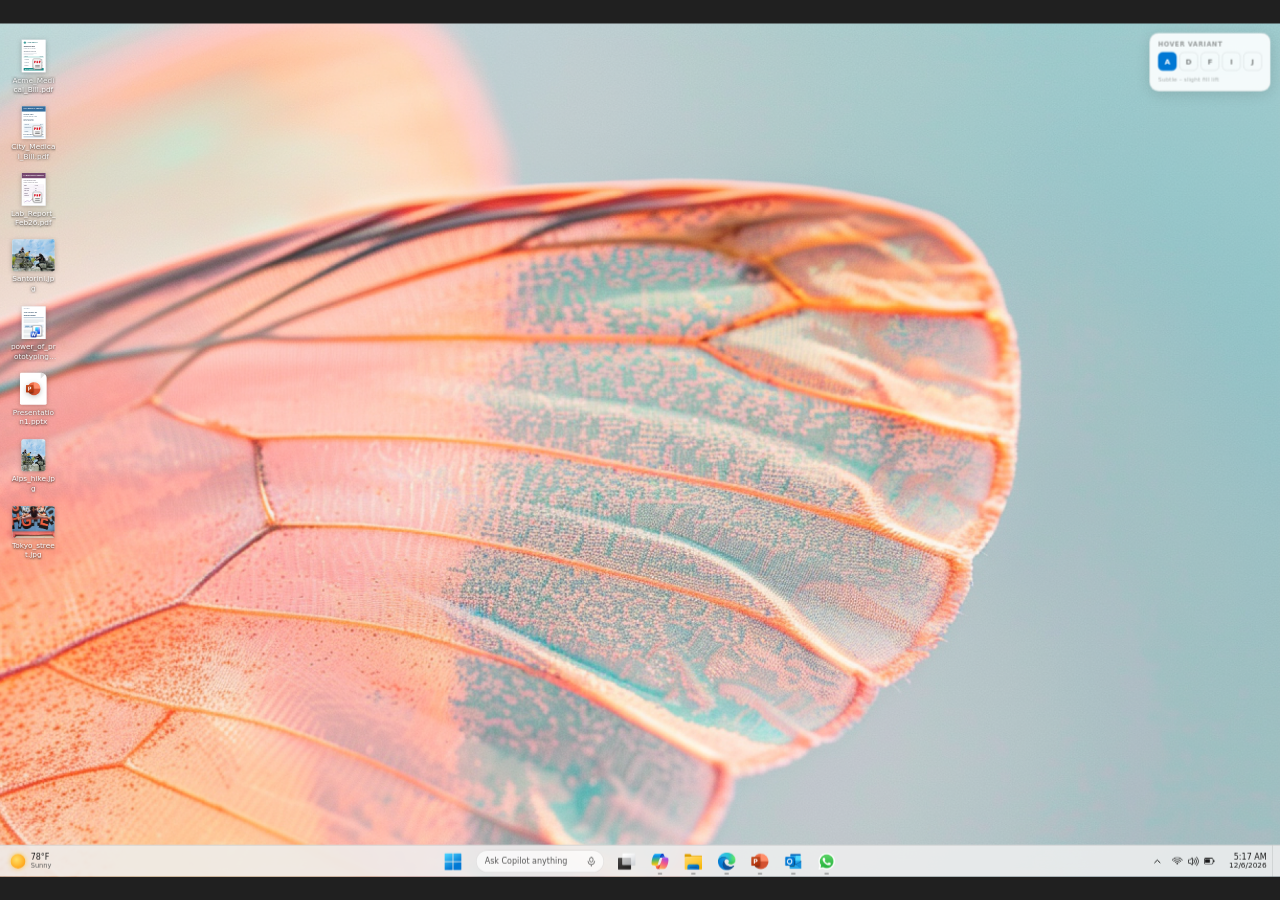
==== index.html @ 9983de23 "Auto-fit the Figma desktop to each browser viewport Preserve the 1920x1280 desktop inside a uniforml" ====
<!DOCTYPE html>
<html lang="en">
<head>
  <meta charset="UTF-8">
  <meta name="viewport" content="width=device-width, initial-scale=1.0">
  <title>Downloads</title>
  <link rel="stylesheet" href="prototype-viewport.css">
  <script src="prototype-viewport.js" defer></script>
</head>
<body>
  <iframe id="prototype-desktop" src="desktop-index.html" width="1920" height="1280" title="Interactive desktop prototype"></iframe>
</body>
</html>
---- prototype-viewport.css ----
html,
body {
  width: 100%;
  height: 100%;
  margin: 0;
  overflow: hidden;
  background: #202020;
}

#prototype-desktop {
  position: absolute;
  top: 50%;
  left: 50%;
  width: 1920px;
  height: 1280px;
  border: 0;
  transform: translate(-50%, -50%) scale(var(--desktop-scale, 0));
  transform-origin: center;
}
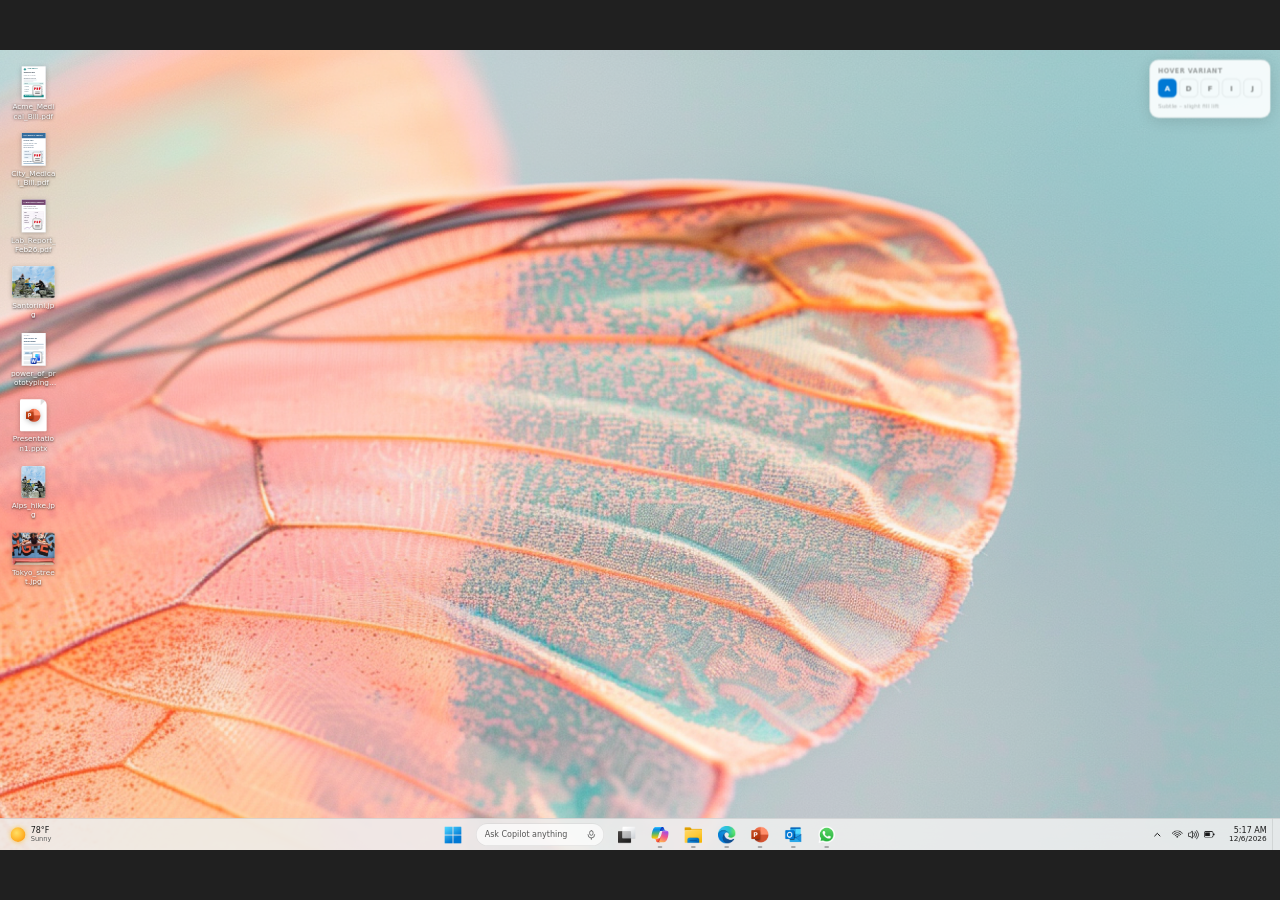
==== commit b0e98dfc: "Use a 1920x1200 desktop and keep Explorer drag sources visible Co-authored-by: Copilot <223556219+Co" ====
--- a/index.html
+++ b/index.html
@@ -4,10 +4,10 @@
   <meta charset="UTF-8">
   <meta name="viewport" content="width=device-width, initial-scale=1.0">
   <title>Downloads</title>
-  <link rel="stylesheet" href="prototype-viewport.css">
+  <link rel="stylesheet" href="prototype-viewport.css?v=20261113-1200">
   <script src="prototype-viewport.js" defer></script>
 </head>
 <body>
-  <iframe id="prototype-desktop" src="desktop-index.html" width="1920" height="1280" title="Interactive desktop prototype"></iframe>
+  <iframe id="prototype-desktop" src="desktop-index.html?v=20261113-1200" width="1920" height="1200" title="Interactive desktop prototype"></iframe>
 </body>
 </html>
--- a/prototype-viewport.css
+++ b/prototype-viewport.css
@@ -12,7 +12,7 @@
   top: 50%;
   left: 50%;
   width: 1920px;
-  height: 1280px;
+  height: 1200px;
   border: 0;
   transform: translate(-50%, -50%) scale(var(--desktop-scale, 0));
   transform-origin: center;
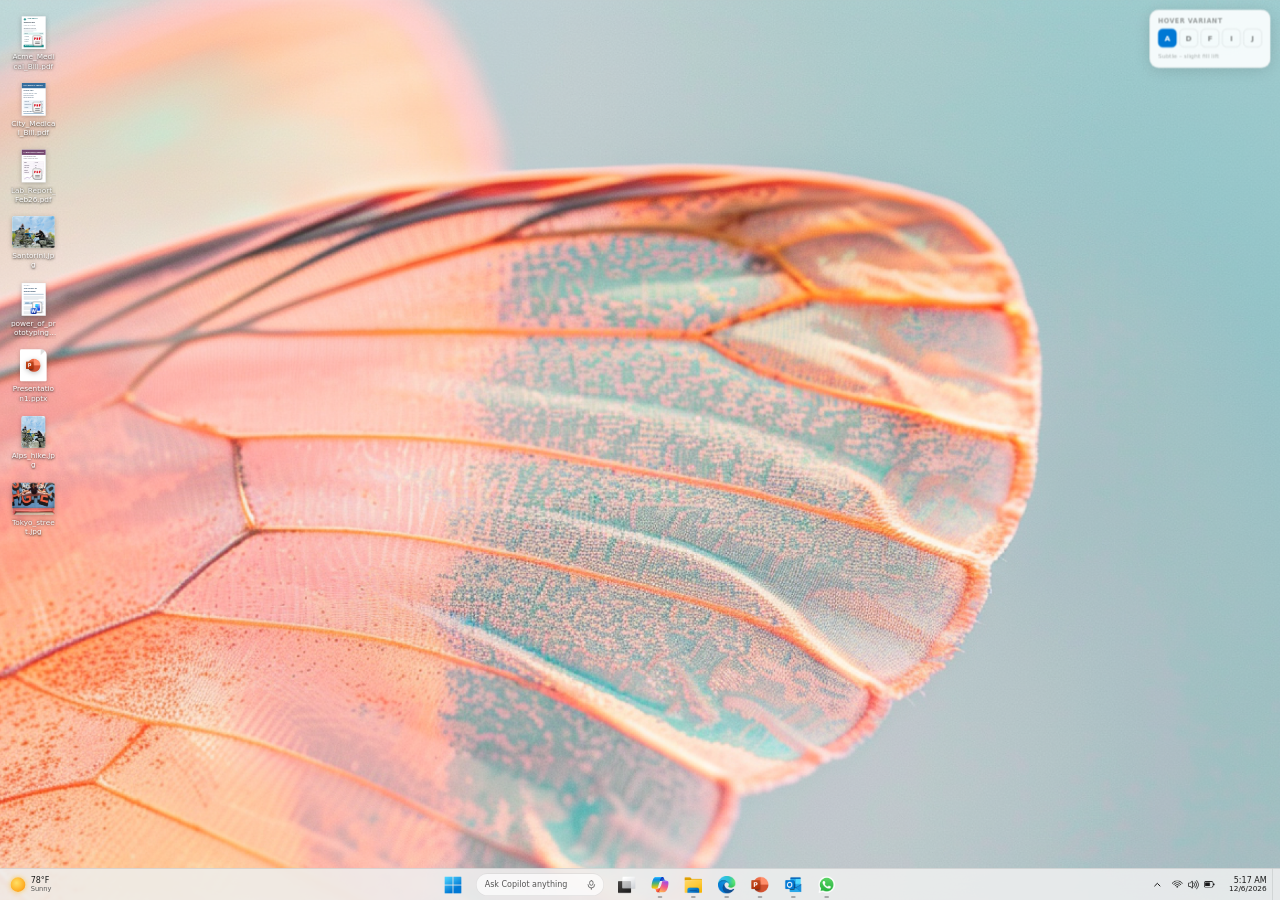
==== commit d1a7a679: "Fill the browser with the desktop without letterboxing Expand the logical desktop to the browser asp" ====
--- a/index.html
+++ b/index.html
@@ -4,8 +4,8 @@
   <meta charset="UTF-8">
   <meta name="viewport" content="width=device-width, initial-scale=1.0">
   <title>Downloads</title>
-  <link rel="stylesheet" href="prototype-viewport.css?v=20261113-1200">
-  <script src="prototype-viewport.js" defer></script>
+  <link rel="stylesheet" href="prototype-viewport.css?v=20261113-fill">
+  <script src="prototype-viewport.js?v=20261113-fill" defer></script>
 </head>
 <body>
   <iframe id="prototype-desktop" src="desktop-index.html?v=20261113-1200" width="1920" height="1200" title="Interactive desktop prototype"></iframe>
--- a/prototype-viewport.css
+++ b/prototype-viewport.css
@@ -4,16 +4,16 @@
   height: 100%;
   margin: 0;
   overflow: hidden;
-  background: #202020;
+  background: #dce8e7;
 }
 
 #prototype-desktop {
   position: absolute;
-  top: 50%;
-  left: 50%;
+  top: 0;
+  left: 0;
   width: 1920px;
   height: 1200px;
   border: 0;
-  transform: translate(-50%, -50%) scale(var(--desktop-scale, 0));
-  transform-origin: center;
+  transform: scale(var(--desktop-scale, 0));
+  transform-origin: top left;
 }
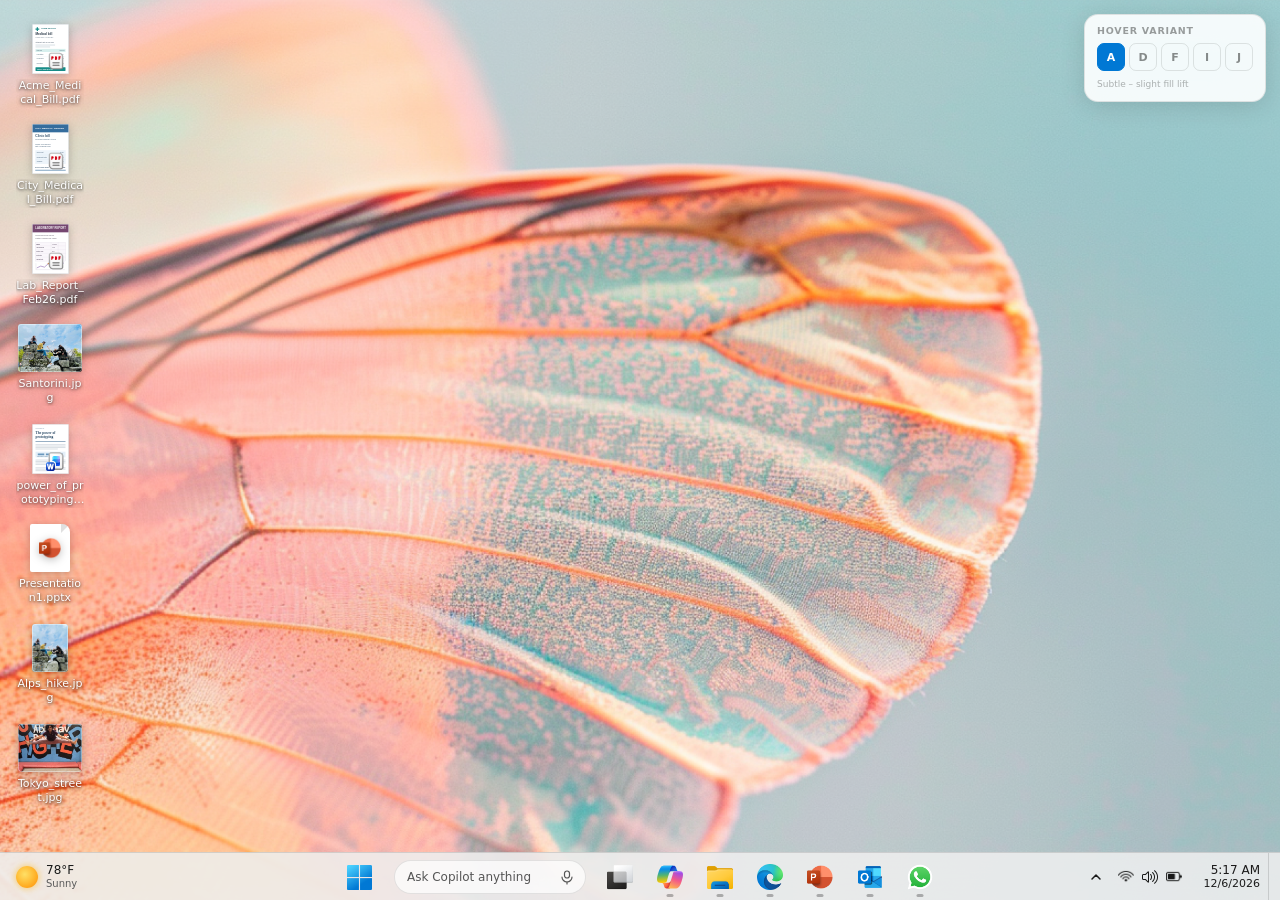
==== commit db03b26a: "Restore the original unscaled desktop layout Remove the auto-fitting preview wrapper while preservin" ====
--- a/index.html
+++ b/index.html
@@ -1,13 +1,5097 @@
 <!DOCTYPE html>
 <html lang="en">
 <head>
-  <meta charset="UTF-8">
-  <meta name="viewport" content="width=device-width, initial-scale=1.0">
+  <meta charset="UTF-8" />
+  <meta name="viewport" content="width=device-width, initial-scale=1.0" />
   <title>Downloads</title>
-  <link rel="stylesheet" href="prototype-viewport.css?v=20261113-fill">
-  <script src="prototype-viewport.js?v=20261113-fill" defer></script>
+  <style>
+    *, *::before, *::after { margin: 0; padding: 0; box-sizing: border-box; }
+
+    body {
+      width: 100vw;
+      height: 100vh;
+      overflow: hidden;
+      font-family: 'Segoe UI Variable', 'Segoe UI', system-ui, sans-serif;
+      user-select: none;
+      cursor: default;
+    }
+
+    /* ── Desktop wallpaper ─────────────────────────────────── */
+    .desktop {
+      position: relative;
+      width: 100%;
+      height: 100%;
+      background: url('Wallpaper-New.png') center/cover no-repeat;
+    }
+
+    /* ── Desktop icons ─────────────────────────────────────── */
+    .desktop-icons {
+      position: absolute;
+      inset: 0;
+      bottom: 48px; /* above taskbar */
+    }
+    #rubberband {
+      position: absolute;
+      border: 1px solid rgba(0,120,212,0.9);
+      background: rgba(0,120,212,0.12);
+      display: none;
+      pointer-events: none;
+      z-index: 7999;
+      border-radius: 2px;
+    }
+    .d-icon {
+      position: absolute;
+      display: flex;
+      flex-direction: column;
+      align-items: center;
+      justify-content: flex-start;
+      gap: 5px;
+      width: 76px;
+      padding: 8px 4px 3px;
+      border-radius: 4px;
+      cursor: grab;
+      transition: background 0.12s, opacity 0.12s;
+      user-select: none;
+    }
+    .d-icon:hover  { background: rgba(255,255,255,0.18); }
+    .d-icon.selected {
+      background: rgba(204,228,247,0.35);
+      outline: 1.5px solid rgba(0,120,212,0.55);
+      border-radius: 4px;
+    }
+    .d-icon.dragging  { opacity: 1; cursor: grabbing; } /* original stays fully visible */
+    /* Multi-drag ghost */
+    .drag-ghost {
+      position: fixed;
+      pointer-events: none;
+      z-index: 9999;
+      cursor: grabbing;
+    }
+    .drag-ghost-plate {
+      position: relative;
+      width: 88px; height: 88px;
+      background: rgba(255,255,255,0.50);
+      border-radius: 22px;
+      box-shadow: 0 8px 28px rgba(0,0,0,0.18);
+      display: flex; align-items: center; justify-content: center;
+    }
+    .drag-icon-stack {
+      display: flex; align-items: center; justify-content: center;
+      width: 64px; height: 64px;
+    }
+    .drag-icon-item {
+      display: flex; align-items: center; justify-content: center;
+      width: 64px; height: 64px;
+    }
+    .drag-icon-item .folder-thumb,
+    .drag-icon-item .pdf-file-thumb { width: 64px !important; height: 64px !important; background-size: contain; }
+    .drag-icon-item .ppt-file-thumb { width: 64px !important; height: 64px !important; background: none !important; border: none !important; border-radius: 0 !important; overflow: visible !important; box-shadow: none !important; }
+    .drag-icon-item .ppt-file-thumb::before { display: none !important; }
+    .drag-icon-item img { width: 64px !important; height: 64px !important; object-fit: contain; filter: none; }
+    .drag-icon-item .img-file-thumb { width: 64px !important; height: 48px !important; }
+    .drag-count-badge {
+      position: absolute;
+      top: -9px; right: -9px;
+      min-width: 22px; height: 22px;
+      background: #fff;
+      color: #1a1a1a;
+      font-size: 12px; font-weight: 700;
+      border-radius: 11px;
+      display: flex; align-items: center; justify-content: center;
+      padding: 0 5px;
+      box-shadow: 0 2px 8px rgba(0,0,0,0.25);
+      z-index: 10;
+    }
+    .drag-ghost span {
+      font-size: 11px;
+      color: #fff;
+      text-align: center;
+      line-height: 1.3;
+      text-shadow: 0 1px 3px rgba(0,0,0,0.7), 0 0 8px rgba(0,0,0,0.4);
+      max-width: 70px;
+      display: -webkit-box;
+      -webkit-line-clamp: 2;
+      line-clamp: 2;
+      -webkit-box-orient: vertical;
+      overflow: hidden;
+    }
+    .drag-ghost img {
+      width: 40px; height: 40px;
+      object-fit: contain;
+    }
+    /* Selection tick mark (top-left, square checkbox style) */
+    .d-icon .sel-tick {
+      position: absolute;
+      top: 6px;
+      left: 6px;
+      width: 16px;
+      height: 16px;
+      border-radius: 3px;
+      background: #0078d4;
+      border: 1.5px solid #fff;
+      color: #fff;
+      font-size: 11px;
+      font-weight: 700;
+      line-height: 14px;
+      text-align: center;
+      display: none;
+      z-index: 10;
+      box-shadow: 0 1px 3px rgba(0,0,0,0.35);
+      pointer-events: none;
+    }
+    .d-icon.selected .sel-tick { display: block; }
+    .d-icon img {
+      width: 48px; height: 48px;
+      object-fit: contain;
+      filter: drop-shadow(0 2px 4px rgba(0,0,0,0.25));
+    }
+    .d-icon span {
+      font-size: 11px;
+      color: #fff;
+      text-align: center;
+      line-height: 1.3;
+      text-shadow: 0 1px 3px rgba(0,0,0,0.7), 0 0 8px rgba(0,0,0,0.4);
+      word-break: break-word;
+      max-width: 68px;
+      display: -webkit-box;
+      -webkit-line-clamp: 2;
+      line-clamp: 2;
+      -webkit-box-orient: vertical;
+      overflow: hidden;
+    }
+    /* Folder icon */
+    .folder-thumb {
+      width: 48px; height: 48px;
+      background-image: url("data:image/svg+xml,%3Csvg%20width%3D%2216%22%20height%3D%2216%22%20viewBox%3D%220%200%2016%2016%22%20fill%3D%22none%22%20xmlns%3D%22http%3A%2F%2Fwww.w3.org%2F2000%2Fsvg%22%3E%3Cpath%20d%3D%22M8%204L6.586%202.586C6.21101%202.2109%205.70239%202.00011%205.172%202H1C0.447715%202%200%202.44772%200%203V13C0%2013.5523%200.447715%2014%201%2014H15C15.5523%2014%2016%2013.5523%2016%2013V5C16%204.44772%2015.5523%204%2015%204H8Z%22%20fill%3D%22%23FFB900%22%2F%3E%3Cpath%20d%3D%22M8%204L6.586%205.414C6.21101%205.7891%205.70239%205.99989%205.172%206H0V13C0%2013.5523%200.447715%2014%201%2014H15C15.5523%2014%2016%2013.5523%2016%2013V5C16%204.44772%2015.5523%204%2015%204H8Z%22%20fill%3D%22%23FFD75E%22%2F%3E%3Cpath%20d%3D%22M8%204L6.586%205.414C6.21101%205.7891%205.70239%205.99989%205.172%206H0V13C0%2013.5523%200.447715%2014%201%2014H15C15.5523%2014%2016%2013.5523%2016%2013V5C16%204.44772%2015.5523%204%2015%204H8Z%22%20fill%3D%22url(%23fld0)%22%2F%3E%3Cpath%20d%3D%22M1%2013.5C0.627%2013.5%200.29%2013.358%200.027%2013.133C0.0877%2013.6253%200.504%2013.9962%201%2014H15C15.505%2014%2015.905%2013.62%2015.973%2013.133C15.711%2013.359%2015.373%2013.5%2015%2013.5H1Z%22%20fill%3D%22%23BF5712%22%2F%3E%3Cpath%20opacity%3D%220.4%22%20d%3D%22M6.836%205.914L8.75%204H8L6.586%205.414C6.21101%205.7891%205.70239%205.99989%205.172%206H0V6.5H5.422C5.95239%206.49989%206.46101%206.2891%206.836%205.914Z%22%20fill%3D%22white%22%2F%3E%3Cdefs%3E%3ClinearGradient%20id%3D%22fld0%22%20x1%3D%220%22%20y1%3D%224%22%20x2%3D%220%22%20y2%3D%2214%22%20gradientUnits%3D%22userSpaceOnUse%22%3E%3Cstop%20stop-color%3D%22white%22%20stop-opacity%3D%220.01%22%2F%3E%3Cstop%20offset%3D%220.999%22%20stop-color%3D%22%23FFD75E%22%20stop-opacity%3D%220.3%22%2F%3E%3C%2FlinearGradient%3E%3C%2Fdefs%3E%3C%2Fsvg%3E");
+      background-size: contain;
+      background-repeat: no-repeat;
+      background-position: center;
+      filter: drop-shadow(0 2px 4px rgba(0,0,0,0.25));
+    }
+    /* Generic file icon */
+    .file-thumb {
+      width: 34px; height: 40px;
+      border-radius: 2px 6px 2px 2px;
+      position: relative;
+      filter: drop-shadow(0 2px 4px rgba(0,0,0,0.25));
+    }
+    .file-thumb::before {
+      content: '';
+      position: absolute;
+      top: 0; right: 0;
+      width: 0; height: 0;
+      border-left: 8px solid rgba(0,0,0,0.15);
+      border-bottom: 8px solid transparent;
+    }
+    .file-thumb.html { background: #e07a5f; }
+    .file-thumb.img  { background: #81b4ea; }
+    .file-thumb.txt  { background: #e8e8e8; }
+    /* PPT file icon */
+    .ppt-file-thumb {
+      width: 40px; height: 48px;
+      background: #fff;
+      border-radius: 2px 8px 2px 2px;
+      position: relative;
+      filter: drop-shadow(0 2px 4px rgba(0,0,0,0.22));
+      display: flex;
+      align-items: center;
+      justify-content: center;
+      overflow: hidden;
+    }
+    .ppt-file-thumb::before {
+      content: '';
+      position: absolute;
+      top: 0; right: 0;
+      width: 0; height: 0;
+      border-left: 9px solid rgba(0,0,0,0.12);
+      border-bottom: 9px solid transparent;
+    }
+    .ppt-file-thumb img {
+      width: 22px; height: 22px;
+      object-fit: contain;
+      position: relative;
+      z-index: 1;
+    }
+    /* PDF file icon */
+    .pdf-file-thumb {
+      width: 48px; height: 48px;
+      background-image: url("data:image/svg+xml,%3Csvg%20width%3D%2216%22%20height%3D%2216%22%20viewBox%3D%220%200%2016%2016%22%20fill%3D%22none%22%20xmlns%3D%22http%3A%2F%2Fwww.w3.org%2F2000%2Fsvg%22%3E%3Cpath%20d%3D%22M2%203C2%201.89543%202.89543%201%204%201H10.5C12.433%201%2014%202.567%2014%204.5V13C14%2014.1046%2013.1046%2015%2012%2015H5.5C3.567%2015%202%2013.433%202%2011.5V3Z%22%20fill%3D%22url(%23pdf0)%22%2F%3E%3Cpath%20d%3D%22M3%203C3%202.44772%203.44772%202%204%202H10.5C11.8807%202%2013%203.11929%2013%204.5V13C13%2013.5523%2012.5523%2014%2012%2014H5.5C4.11929%2014%203%2012.8807%203%2011.5V3Z%22%20fill%3D%22url(%23pdf1)%22%2F%3E%3Cpath%20d%3D%22M3%203C3%202.44772%203.44772%202%204%202H10.5C11.8807%202%2013%203.11929%2013%204.5V13C13%2013.5523%2012.5523%2014%2012%2014H5.5C4.11929%2014%203%2012.8807%203%2011.5V3Z%22%20fill%3D%22url(%23pdf2)%22%2F%3E%3Cpath%20d%3D%22M4.5%204C4.22386%204%204%204.22386%204%204.5V6.5C4%206.77614%204.22386%207%204.5%207C4.77614%207%205%206.77614%205%206.5V6C5.16334%206%205.39723%205.95511%205.60465%205.80577C5.83757%205.63807%206%205.36296%206%205C6%204.63704%205.83757%204.36193%205.60465%204.19423C5.39723%204.04489%205.16334%204%205%204H4.5Z%22%20fill%3D%22%23D20112%22%2F%3E%3Cpath%20d%3D%22M7%204.5C7%204.22386%207.22386%204%207.5%204H7.75C8.10409%204%208.46151%204.11075%208.70846%204.43101C8.93339%204.72272%209%205.10665%209%205.5C9%205.89335%208.93339%206.27728%208.70846%206.56899C8.46151%206.88925%208.10409%207%207.75%207H7.5C7.22386%207%207%206.77614%207%206.5V4.5Z%22%20fill%3D%22%23D20112%22%2F%3E%3Cpath%20d%3D%22M10%204.5C10%204.22386%2010.2239%204%2010.5%204H11.5C11.7761%204%2012%204.22386%2012%204.5C12%204.77614%2011.7761%205%2011.5%205H11.25C11.5261%205%2011.75%205.22386%2011.75%205.5C11.75%205.77614%2011.5261%206%2011.25%206H11V6.5C11%206.77614%2010.7761%207%2010.5%207C10.2239%207%2010%206.77614%2010%206.5V4.5Z%22%20fill%3D%22%23D20112%22%2F%3E%3Cpath%20d%3D%22M10.5%2011C10.7761%2011%2011%2011.2239%2011%2011.5C11%2011.7761%2010.7761%2012%2010.5%2012H5.5C5.22386%2012%205%2011.7761%205%2011.5C5%2011.2239%205.22386%2011%205.5%2011H10.5Z%22%20fill%3D%22url(%23pdf3)%22%2F%3E%3Cpath%20d%3D%22M10.5%209C10.7761%209%2011%209.22386%2011%209.5C11%209.77614%2010.7761%2010%2010.5%2010H5.5C5.22386%2010%205%209.77614%205%209.5C5%209.22386%205.22386%209%205.5%209H10.5Z%22%20fill%3D%22url(%23pdf4)%22%2F%3E%3Cdefs%3E%3ClinearGradient%20id%3D%22pdf0%22%20x1%3D%225.875%22%20y1%3D%221%22%20x2%3D%228.06039%22%20y2%3D%2215.0489%22%20gradientUnits%3D%22userSpaceOnUse%22%3E%3Cstop%20stop-color%3D%22%23BBBBBB%22%2F%3E%3Cstop%20offset%3D%221%22%20stop-color%3D%22%23888888%22%2F%3E%3C%2FlinearGradient%3E%3ClinearGradient%20id%3D%22pdf1%22%20x1%3D%225.77778%22%20y1%3D%222%22%20x2%3D%227.58707%22%20y2%3D%2214.0619%22%20gradientUnits%3D%22userSpaceOnUse%22%3E%3Cstop%20stop-color%3D%22white%22%2F%3E%3Cstop%20offset%3D%221%22%20stop-color%3D%22%23EBEBEB%22%2F%3E%3C%2FlinearGradient%3E%3CradialGradient%20id%3D%22pdf2%22%20cx%3D%220%22%20cy%3D%220%22%20r%3D%221%22%20gradientTransform%3D%22matrix(5.27778%209.5%20-7.91667%203.5625%206.19444%205.125)%22%20gradientUnits%3D%22userSpaceOnUse%22%3E%3Cstop%20offset%3D%220.177083%22%20stop-color%3D%22white%22%2F%3E%3Cstop%20offset%3D%221%22%20stop-color%3D%22%23EFEFEF%22%2F%3E%3C%2FradialGradient%3E%3ClinearGradient%20id%3D%22pdf3%22%20x1%3D%226.9375%22%20y1%3D%229%22%20x2%3D%227.14215%22%20y2%3D%2212.0697%22%20gradientUnits%3D%22userSpaceOnUse%22%3E%3Cstop%20stop-color%3D%22%23898989%22%2F%3E%3Cstop%20offset%3D%221%22%20stop-color%3D%22%23636262%22%2F%3E%3C%2FlinearGradient%3E%3ClinearGradient%20id%3D%22pdf4%22%20x1%3D%226.9375%22%20y1%3D%229%22%20x2%3D%227.14215%22%20y2%3D%2212.0697%22%20gradientUnits%3D%22userSpaceOnUse%22%3E%3Cstop%20stop-color%3D%22%23898989%22%2F%3E%3Cstop%20offset%3D%221%22%20stop-color%3D%22%23636262%22%2F%3E%3C%2FlinearGradient%3E%3C%2Fdefs%3E%3C%2Fsvg%3E");
+      background-size: contain;
+      background-repeat: no-repeat;
+      background-position: center;
+      filter: drop-shadow(0 2px 4px rgba(0,0,0,0.22));
+    }
+    /* Word file icon */
+    .word-file-thumb {
+      width: 40px; height: 48px;
+      background: #fff;
+      border-radius: 2px 8px 2px 2px;
+      position: relative;
+      filter: drop-shadow(0 2px 4px rgba(0,0,0,0.22));
+      display: flex; align-items: center; justify-content: center;
+    }
+    .word-file-thumb::before {
+      content: '';
+      position: absolute; top: 0; right: 0;
+      width: 0; height: 0;
+      border-left: 9px solid rgba(0,0,0,0.12);
+      border-bottom: 9px solid transparent;
+    }
+    .word-file-thumb::after {
+      content: 'W';
+      font-size: 20px; font-weight: 700;
+      color: #185abd;
+      font-family: 'Segoe UI', system-ui, sans-serif;
+      position: relative; z-index: 1;
+    }
+    .drag-icon-item .word-file-thumb { width: 64px !important; height: 64px !important; background: none !important; border: none !important; border-radius: 0 !important; overflow: visible !important; box-shadow: none !important; }
+    .drag-icon-item .word-file-thumb::before { display: none !important; }
+
+    /* ═══════════════════════════════════════════════════════ */
+    /*  WORD VIEWER                                            */
+    /* ═══════════════════════════════════════════════════════ */
+    #word-viewer {
+      position: fixed; top: 0; left: 0; right: 0; bottom: 48px; z-index: 9500;
+      display: none; align-items: center; justify-content: center;
+      pointer-events: none;
+    }
+    #word-viewer.open { display: flex; }
+    .wv-window {
+      pointer-events: auto;
+      user-select: text;
+      width: min(860px, 94vw); height: min(580px, 88vh);
+      background: #f3f3f3;
+      border-radius: 6px;
+      display: flex; flex-direction: column;
+      box-shadow: 0 24px 80px rgba(0,0,0,0.38);
+      overflow: hidden;
+      font-family: 'Segoe UI Variable','Segoe UI',system-ui,sans-serif;
+      animation: wvIn 0.18s ease;
+    }
+    @keyframes wvIn { from { transform: scale(0.97); opacity: 0; } to { transform: scale(1); opacity: 1; } }
+    .wv-titlebar {
+      height: 32px; background: #185abd; color: #fff;
+      display: flex; align-items: center; padding: 0 12px;
+      flex-shrink: 0; gap: 8px; user-select: none;
+    }
+    .wv-tb-icon {
+      width: 18px; height: 18px; background: #fff; color: #185abd;
+      border-radius: 2px; display: flex; align-items: center; justify-content: center;
+      font-size: 12px; font-weight: 800; flex-shrink: 0;
+    }
+    .wv-tb-name { font-size: 12px; flex: 1; opacity: 0.92; }
+    .wv-tb-btns { display: flex; gap: 0; margin-left: auto; }
+    .wv-tb-btn {
+      width: 46px; height: 32px; background: none; border: none;
+      color: #fff; font-size: 11px; cursor: pointer; display: flex;
+      align-items: center; justify-content: center; opacity: 0.8;
+    }
+    .wv-tb-btn:hover { background: rgba(255,255,255,0.15); opacity: 1; }
+    .wv-tb-btn.close:hover { background: #c42b1c; opacity: 1; }
+    .wv-ribbon {
+      height: 28px; background: #fff; border-bottom: 1px solid #d0d0d0;
+      display: flex; align-items: center; padding: 0 12px; gap: 2px; flex-shrink: 0;
+    }
+    .wv-tab {
+      padding: 4px 12px; font-size: 12px; color: #444; cursor: pointer;
+      border-radius: 3px; user-select: none;
+    }
+    .wv-tab:hover { background: rgba(0,0,0,0.06); }
+    .wv-tab.active { color: #185abd; border-bottom: 2px solid #185abd; border-radius: 0; }
+    .wv-body {
+      flex: 1; overflow-y: auto; background: #f3f3f3;
+      display: flex; justify-content: center; align-items: flex-start; padding: 24px 16px;
+    }
+    .wv-page {
+      width: 680px; background: #fff;
+      box-shadow: 0 2px 12px rgba(0,0,0,0.12);
+      padding: 72px 80px; padding-bottom: 96px;
+    }
+    .wv-content { color: #1a1a1a; line-height: 1.7; user-select: text; cursor: text; }
+    .wv-content h1 { font-size: 22px; font-weight: 700; color: #185abd; margin-bottom: 6px; }
+    .wv-content h2 { font-size: 14px; font-weight: 600; color: #185abd; margin: 22px 0 6px; text-transform: uppercase; letter-spacing: 0.06em; }
+    .wv-content p { font-size: 13.5px; margin-bottom: 12px; color: #333; }
+    .wv-content ul { font-size: 13.5px; color: #333; padding-left: 20px; margin-bottom: 12px; }
+    .wv-content ul li { margin-bottom: 4px; }
+    .wv-content .meta { font-size: 11px; color: #999; margin-bottom: 28px; border-bottom: 1px solid #eee; padding-bottom: 16px; }
+    .wv-drag-hint {
+      font-size: 11px; color: #aaa; text-align: center;
+      margin-top: 12px; padding-top: 12px; border-top: 1px solid #f0f0f0;
+      user-select: none;
+    }
+
+    /* Image file icon */
+    .img-file-thumb {
+      border-radius: 3px;
+      position: relative;
+      filter: drop-shadow(0 2px 4px rgba(0,0,0,0.22));
+      overflow: hidden;
+    }
+    .img-file-thumb.landscape { width: 64px; height: 48px; }
+    .img-file-thumb.portrait  { width: 36px; height: 48px; }
+    .img-file-thumb::after {
+      content: '';
+      position: absolute;
+      inset: 0;
+      border: 1.5px solid rgba(255,255,255,0.4);
+      border-radius: 3px;
+    }
+
+    /* ── Taskbar shell ─────────────────────────────────────── */
+    .taskbar {
+      position: fixed;
+      bottom: 0; left: 0; right: 0;
+      height: 48px;
+      background: rgba(238, 238, 238, 0.88);
+      backdrop-filter: saturate(180%) blur(28px);
+      -webkit-backdrop-filter: saturate(180%) blur(28px);
+      border-top: 1px solid rgba(0,0,0,0.12);
+      display: flex;
+      align-items: center;
+      z-index: 9100;
+      pointer-events: auto;
+    }
+
+    /* ── Left / Right wrappers ─────────────────────────────── */
+    .tb-left  { display:flex; align-items:center; padding-left:6px; flex-shrink:0; }
+    .tb-right { margin-left:auto; display:flex; align-items:center; flex-shrink:0; }
+
+    /* ── Center (absolutely centred) ──────────────────────── */
+    .tb-center {
+      position: absolute;
+      left: 50%; transform: translateX(-50%);
+      display: flex;
+      align-items: center;
+      gap: 2px;
+      height: 48px;
+    }
+
+    /* ── Generic icon button ───────────────────────────────── */
+    .tb-btn {
+      position: relative;
+      width: 48px; height: 44px;
+      display: flex; align-items: center; justify-content: center;
+      border-radius: 4px;
+      cursor: pointer;
+      transition: background 0.12s ease;
+      flex-shrink: 0;
+    }
+    .tb-btn:hover  { background: rgba(0,0,0,0.08); }
+    .tb-btn:active { background: rgba(0,0,0,0.13); }
+    .tb-btn.drop-target {
+      background: rgba(0,120,212,0.18);
+      outline: 2px solid rgba(0,120,212,0.7);
+      outline-offset: -2px;
+    }
+    /* ── Drop-zone pill ── */
+
+    /* Ghost copy that flies onto the app icon on drop */
+    .drop-ghost {
+      position: fixed;
+      pointer-events: none;
+      z-index: 99999;
+      display: flex;
+      flex-direction: column;
+      align-items: center;
+      gap: 3px;
+      transition: transform 0.32s cubic-bezier(.4,0,.2,1), opacity 0.32s ease, top 0.32s cubic-bezier(.4,0,.2,1), left 0.32s cubic-bezier(.4,0,.2,1);
+    }
+    .drop-ghost .ghost-thumb {
+      width: 36px; height: 36px;
+      border-radius: 4px;
+      overflow: hidden;
+      box-shadow: 0 4px 12px rgba(0,0,0,0.3);
+    }
+    .drop-ghost .ghost-label {
+      font-size: 10px;
+      color: #fff;
+      background: rgba(0,0,0,0.55);
+      padding: 1px 5px;
+      border-radius: 3px;
+      white-space: nowrap;
+      max-width: 80px;
+      overflow: hidden;
+      text-overflow: ellipsis;
+    }
+    .tb-btn img {
+      width: 26px; height: 26px;
+      object-fit: contain;
+      pointer-events: none;
+      display: block;
+    }
+
+    .run-dot {
+      position: absolute; bottom: 2px;
+      left: 50%; transform: translateX(-50%);
+      width: 7px; height: 3px;
+      border-radius: 2px;
+      background: rgba(0,0,0,0.28);
+      pointer-events: none;
+    }
+    .run-bar { display: none; }
+
+    /* ── Search bar ────────────────────────────────────────── */
+    .search-bar {
+      position: relative;
+      display: flex;
+      align-items: center;
+      gap: 8px;
+      width: 192px;
+      height: 34px;
+      background: rgba(255,255,255,0.72);
+      border: 1px solid rgba(0,0,0,0.10);
+      border-radius: 20px;
+      padding: 0 4px 0 12px;
+      margin: 0 8px;
+      cursor: text;
+      transition: background 0.2s, box-shadow 0.2s, width 0.25s ease;
+      flex-shrink: 0;
+      overflow: hidden;
+    }
+    .search-bar:hover {
+      background: rgba(255,255,255,0.85);
+      box-shadow: 0 0 0 1px rgba(0,0,0,0.08);
+    }
+    /* Active/thinking state */
+    .search-bar.thinking {
+      width: 72px;
+      background: #f5f0e8;
+      border-color: rgba(0,0,0,0.13);
+      box-shadow: inset 0 0 0 1.5px rgba(0,0,0,0.10);
+      justify-content: center;
+      cursor: default;
+      padding: 0;
+    }
+    .search-placeholder {
+      flex: 1;
+      font-size: 12px;
+      color: #555;
+      white-space: nowrap;
+      overflow: hidden;
+    }
+    .search-icons {
+      display: flex;
+      align-items: center;
+      justify-content: center;
+      width: 28px;
+      height: 26px;
+      flex-shrink: 0;
+    }
+    .search-icons svg {
+      width: 16px; height: 16px;
+      color: #555;
+      display: block;
+    }
+    .search-divider {
+      width: 1px; height: 16px;
+      background: rgba(0,0,0,0.15);
+      flex-shrink: 0;
+    }
+    /* Thinking dots */
+    .thinking-dots {
+      display: none;
+      align-items: center;
+      gap: 2px;
+    }
+    .search-bar.thinking .thinking-dots { display: flex; }
+    .search-bar.thinking .search-placeholder,
+    .search-bar.thinking .search-icons,
+    .search-bar.thinking .search-divider { display: none; }
+
+    /* Drop-mode: file(s) selected */
+    .search-bar.drop-mode {
+      width: 232px;
+      background: linear-gradient(135deg, #eef2ff, #f3eeff);
+      border: none;
+      outline: 1px solid #8b6ef5;
+      outline-offset: 1px;
+      cursor: default;
+      gap: 6px;
+      box-shadow: 0 2px 12px rgba(100,80,200,0.12);
+      overflow: visible;
+    }
+    /* Drag-hover: dashed gradient border via SVG ::after */
+    .search-bar.drop-mode.drag-over,
+    .search-bar.drop-mode:not(.holding):hover {
+      outline: none;
+    }
+    .search-bar.drop-mode.drag-over::after,
+    .search-bar.holding.drag-over::after,
+    .search-bar.drop-mode:not(.holding):hover::after {
+      content: '';
+      position: absolute;
+      inset: -2px;
+      border-radius: 22px;
+      pointer-events: none;
+      background:
+        url("data:image/svg+xml,%3Csvg xmlns='http://www.w3.org/2000/svg' width='236' height='38' viewBox='0 0 236 38'%3E%3Cdefs%3E%3ClinearGradient id='g' x1='0' y1='0' x2='1' y2='0'%3E%3Cstop offset='0%25' stop-color='%234f8ef7'/%3E%3Cstop offset='100%25' stop-color='%23a855f7'/%3E%3C/linearGradient%3E%3C/defs%3E%3Crect x='1' y='1' width='234' height='36' rx='21' fill='none' stroke='url(%23g)' stroke-width='1.5' stroke-dasharray='3 2'/%3E%3C/svg%3E")
+        center / 100% 100% no-repeat;
+    }
+    .search-bar.drop-mode .search-placeholder,
+    .search-bar.drop-mode .search-icons,
+    .search-bar.drop-mode .search-divider,
+    .search-bar.drop-mode .thinking-dots,
+    .search-bar.drop-mode .holding-label { display: none; }
+    .search-bar.drop-mode .drop-mode-label { display: flex; align-items: center; gap: 6px; }
+    .drop-mode-label {
+      display: none;
+      background: linear-gradient(90deg, #4f8ef7, #a855f7);
+      -webkit-background-clip: text;
+      -webkit-text-fill-color: transparent;
+      background-clip: text;
+      font-size: 13px;
+      font-weight: 500;
+      white-space: nowrap;
+    }
+    .drop-mode-plus {
+      background: linear-gradient(90deg, #4f8ef7, #a855f7);
+      -webkit-background-clip: text;
+      -webkit-text-fill-color: transparent;
+      background-clip: text;
+      font-size: 17px;
+      font-weight: 600;
+      line-height: 1;
+    }
+    .thinking-dot {
+      width: 4px; height: 4px;
+      border-radius: 50%;
+      background: #888;
+      animation: thinkPulse 1.2s ease-in-out infinite;
+    }
+    .thinking-dot:nth-child(2) { animation-delay: 0.2s; background: #aaa; }
+    .thinking-dot:nth-child(3) { animation-delay: 0.4s; background: #bbb; }
+    @keyframes thinkPulse {
+      0%, 80%, 100% { transform: scale(1);   opacity: 0.5; }
+      40%            { transform: scale(1); opacity: 1;   }
+    }
+
+    /* No-drop: app icon dragged over search bar */
+    .no-drop-label {
+      display: none;
+      align-items: center;
+      gap: 6px;
+      font-size: 12px;
+      color: rgba(0,0,0,0.42);
+      font-weight: 400;
+      white-space: nowrap;
+    }
+    .search-bar.no-drop {
+      background: rgba(245,245,245,0.90) !important;
+      outline: none !important;
+      box-shadow: none !important;
+      border-color: rgba(0,0,0,0.08) !important;
+      cursor: not-allowed !important;
+    }
+    .search-bar.no-drop .search-placeholder,
+    .search-bar.no-drop .search-icons,
+    .search-bar.no-drop .search-divider,
+    .search-bar.no-drop .drop-mode-label { display: none !important; }
+    .search-bar.no-drop .no-drop-label { display: flex; }
+    .search-bar.no-drop::after,
+    .search-bar.no-drop::before { content: none !important; }
+    /* Ghost dims + shows prohibition badge */
+    .drag-ghost.no-drop { opacity: 0.45; filter: grayscale(0.3); }
+    .drag-ghost.no-drop::after {
+      content: '';
+      position: absolute;
+      bottom: 2px;
+      right: 2px;
+      width: 20px;
+      height: 20px;
+      border-radius: 50%;
+      background: #fff url("data:image/svg+xml,%3Csvg viewBox='0 0 16 16' fill='none' xmlns='http://www.w3.org/2000/svg'%3E%3Ccircle cx='8' cy='8' r='6.5' stroke='%23888' stroke-width='1.5'/%3E%3Cline x1='3.5' y1='12.5' x2='12.5' y2='3.5' stroke='%23888' stroke-width='1.5' stroke-linecap='round'/%3E%3C/svg%3E") center/65% no-repeat;
+      box-shadow: 0 1px 4px rgba(0,0,0,0.20);
+    }
+
+    /* ═══════════════════════════════════════════════════════ */
+    /*  FOLDER WINDOW                                          */
+    /* ═══════════════════════════════════════════════════════ */
+    #folder-window {
+      position: fixed;
+      width: 1040px;
+      height: 640px;
+      top: 50%;
+      left: 50%;
+      transform: translate(-50%, -54%);
+      background: #fff;
+      border-radius: 8px;
+      box-shadow: 0 28px 80px rgba(0,0,0,0.28), 0 2px 8px rgba(0,0,0,0.10);
+      display: none;
+      flex-direction: column;
+      z-index: 9200;
+      overflow: hidden;
+      border: 1px solid rgba(0,0,0,0.14);
+      font-family: 'Segoe UI Variable','Segoe UI',system-ui,sans-serif;
+      font-size: 12px;
+      user-select: none;
+    }
+    #folder-window.open { display: flex; }
+    #folder-window.minimizing {
+      transition: transform 0.22s cubic-bezier(0.4,0,1,1), opacity 0.22s ease;
+      transform: translateY(calc(100vh - 50% + 60px)) scaleY(0.1) !important;
+      opacity: 0;
+      pointer-events: none;
+    }
+
+    /* Tab bar */
+    .fw-tabs {
+      display: flex;
+      align-items: center;
+      height: 34px;
+      background: #f3f3f3;
+      padding: 0 4px;
+      flex-shrink: 0;
+      cursor: default;
+    }
+    .fw-tab {
+      display: flex;
+      align-items: center;
+      gap: 6px;
+      height: 26px;
+      padding: 0 10px;
+      background: #fff;
+      border-radius: 5px 5px 0 0;
+      font-size: 12px;
+      color: #1a1a1a;
+      max-width: 180px;
+      overflow: hidden;
+    }
+    .fw-tab img { width: 14px; height: 14px; object-fit: contain; flex-shrink: 0; }
+    .fw-tab-label { flex: 1; overflow: hidden; text-overflow: ellipsis; white-space: nowrap; }
+    .fw-tab-x {
+      width: 16px; height: 16px;
+      border-radius: 3px;
+      border: none; background: transparent;
+      display: flex; align-items: center; justify-content: center;
+      font-size: 10px; color: #666; cursor: pointer; flex-shrink: 0;
+    }
+    .fw-tab-x:hover { background: rgba(0,0,0,0.10); color: #111; }
+    .fw-new-tab {
+      width: 26px; height: 26px;
+      border: none; background: transparent;
+      border-radius: 4px;
+      font-size: 16px; color: #555; cursor: pointer;
+      display: flex; align-items: center; justify-content: center;
+      margin-left: 2px;
+    }
+    .fw-new-tab:hover { background: rgba(0,0,0,0.07); }
+    .fw-win-controls {
+      margin-left: auto;
+      display: flex;
+      align-items: center;
+    }
+    .fw-wc-btn {
+      width: 46px; height: 34px;
+      border: none; background: transparent;
+      display: flex; align-items: center; justify-content: center;
+      font-size: 11px; color: #444; cursor: pointer;
+    }
+    .fw-wc-btn:hover { background: rgba(255,255,255,0.15); }
+    .fw-wc-btn.close:hover { background: #c42b1c; color: #fff; }
+
+    /* Navigation bar */
+    .fw-nav {
+      display: flex;
+      align-items: center;
+      height: 40px;
+      padding: 0 8px;
+      gap: 4px;
+      background: #fff;
+      border-bottom: 1px solid #e8e8e8;
+      flex-shrink: 0;
+    }
+    .fw-nav-btn {
+      width: 28px; height: 28px;
+      border: none; background: transparent;
+      border-radius: 4px;
+      display: flex; align-items: center; justify-content: center;
+      font-size: 13px; color: #555; cursor: pointer;
+    }
+    .fw-nav-btn:hover { background: rgba(0,0,0,0.07); }
+    .fw-nav-btn:disabled { color: #ccc; cursor: default; }
+    .fw-nav-btn:disabled:hover { background: transparent; }
+    .fw-breadcrumb {
+      flex: 1;
+      height: 28px;
+      border: 1px solid transparent;
+      border-radius: 4px;
+      display: flex;
+      align-items: center;
+      padding: 0 8px;
+      gap: 4px;
+      color: #1a1a1a;
+      font-size: 12px;
+      cursor: text;
+      overflow: hidden;
+    }
+    .fw-breadcrumb:hover { border-color: rgba(0,0,0,0.12); background: rgba(0,0,0,0.03); }
+    .fw-breadcrumb-sep { color: #999; font-size: 10px; margin: 0 5px; }
+    .fw-search-box {
+      display: flex;
+      align-items: center;
+      height: 28px;
+      border: 1px solid rgba(0,0,0,0.12);
+      border-radius: 4px;
+      padding: 0 8px;
+      gap: 5px;
+      width: 200px;
+      background: #fafafa;
+    }
+    .fw-search-box:focus-within { border-color: #0078d4; background: #fff; }
+    .fw-search-box input {
+      border: none; background: transparent;
+      font-size: 12px; color: #333;
+      outline: none; flex: 1;
+      font-family: inherit;
+    }
+    .fw-search-box svg { color: #888; flex-shrink: 0; }
+
+    /* Toolbar */
+    .fw-toolbar {
+      display: flex;
+      align-items: center;
+      height: 38px;
+      padding: 0 6px;
+      gap: 1px;
+      background: #fff;
+      border-bottom: 1px solid #e8e8e8;
+      flex-shrink: 0;
+    }
+    .fw-tb-btn {
+      display: flex;
+      align-items: center;
+      gap: 4px;
+      height: 28px;
+      padding: 0 8px;
+      border: none; background: transparent;
+      border-radius: 4px;
+      font-size: 12px; color: #333;
+      cursor: pointer;
+      white-space: nowrap;
+      font-family: inherit;
+    }
+    .fw-tb-btn:hover { background: rgba(0,0,0,0.07); }
+    .fw-tb-btn svg { width: 14px; height: 14px; flex-shrink: 0; }
+    .fw-tb-sep { width: 1px; height: 20px; background: #e0e0e0; margin: 0 3px; flex-shrink: 0; }
+    .fw-tb-right { margin-left: auto; }
+
+    /* Body */
+    .fw-body {
+      display: flex;
+      flex: 1;
+      overflow: hidden;
+    }
+
+    /* Sidebar */
+    .fw-sidebar {
+      width: 188px;
+      flex-shrink: 0;
+      background: #fafafa;
+      border-right: 1px solid #ebebeb;
+      overflow-y: auto;
+      padding: 6px 0;
+    }
+    .fw-sidebar::-webkit-scrollbar { width: 4px; }
+    .fw-sidebar::-webkit-scrollbar-thumb { background: rgba(0,0,0,0.15); border-radius: 2px; }
+    .fw-sb-item {
+      display: flex;
+      align-items: center;
+      gap: 8px;
+      height: 28px;
+      padding: 0 10px 0 16px;
+      cursor: pointer;
+      border-radius: 4px;
+      margin: 0 4px;
+      color: #222;
+      font-size: 12px;
+      white-space: nowrap;
+      overflow: hidden;
+      text-overflow: ellipsis;
+    }
+    .fw-sb-item:hover { background: rgba(0,0,0,0.06); }
+    .fw-sb-item.active { background: rgba(0,103,192,0.12); color: #0067c0; }
+    .fw-sb-item svg { width: 14px; height: 14px; flex-shrink: 0; }
+    .fw-sb-sep { height: 1px; background: #e8e8e8; margin: 4px 12px; }
+    .fw-sb-section {
+      font-size: 10px;
+      font-weight: 600;
+      color: #888;
+      padding: 8px 16px 2px;
+      text-transform: uppercase;
+      letter-spacing: 0.05em;
+    }
+
+    /* Content area */
+    .fw-content-area {
+      flex: 1;
+      display: flex;
+      flex-direction: column;
+      overflow: hidden;
+    }
+    .fw-list-header {
+      display: grid;
+      grid-template-columns: 36px 1fr 160px 160px 80px;
+      padding: 0 8px 0 4px;
+      height: 26px;
+      border-bottom: 1px solid #ebebeb;
+      background: #fff;
+      flex-shrink: 0;
+      align-items: center;
+    }
+    .fw-list-header span {
+      font-size: 11px;
+      color: #555;
+      font-weight: 600;
+      cursor: pointer;
+    }
+    .fw-list-header span:hover { color: #0078d4; }
+    .fw-file-list {
+      flex: 1;
+      overflow-y: auto;
+      padding: 4px 0;
+    }
+    .fw-file-list::-webkit-scrollbar { width: 6px; }
+    .fw-file-list::-webkit-scrollbar-thumb { background: rgba(0,0,0,0.15); border-radius: 3px; }
+    .fw-file-row {
+      display: grid;
+      grid-template-columns: 36px 1fr 160px 160px 80px;
+      align-items: center;
+      height: 28px;
+      padding: 0 8px 0 4px;
+      cursor: default;
+      border-radius: 4px;
+      margin: 0 4px;
+    }
+    .fw-file-row:hover { background: rgba(0,0,0,0.05); }
+    .fw-file-row.selected { background: rgba(0,103,192,0.10); }
+    /* Row checkbox */
+    .fw-row-check {
+      width: 16px; height: 16px;
+      border-radius: 4px;
+      border: 1.5px solid rgba(0,0,0,0.18);
+      display: flex; align-items: center; justify-content: center;
+      font-size: 10px; font-weight: 700; color: transparent;
+      margin: auto; flex-shrink: 0; transition: all 0.1s;
+    }
+    .fw-file-row:hover .fw-row-check { border-color: rgba(0,0,0,0.35); }
+    .fw-file-row.selected .fw-row-check { background: #0078d4; border-color: #0078d4; color: #fff; }
+
+    /* Thumbnail gallery view */
+    .fw-thumb-grid { display: flex; flex-direction: column; padding: 4px 12px 12px; gap: 0; }
+    .fw-thumb-section {
+      font-size: 12px; font-weight: 600; color: #333;
+      padding: 12px 4px 8px; display: flex; align-items: center; gap: 5px;
+    }
+    .fw-thumb-row { display: flex; flex-wrap: wrap; gap: 10px; margin-bottom: 4px; }
+    .fw-thumb-item {
+      width: 116px;
+      display: flex; flex-direction: column; align-items: center; gap: 5px;
+      padding: 6px; border-radius: 6px; cursor: pointer; position: relative;
+      border: 2px solid transparent; transition: background 0.1s, border-color 0.1s;
+    }
+    .fw-thumb-item:hover { background: rgba(0,0,0,0.05); }
+    .fw-thumb-item.selected { border-color: #0078d4; background: rgba(0,120,212,0.09); }
+    .fw-thumb-check {
+      position: absolute; top: 8px; left: 8px;
+      width: 18px; height: 18px; border-radius: 4px;
+      background: transparent; border: 1.5px solid rgba(255,255,255,0.85);
+      box-shadow: 0 0 0 1px rgba(0,0,0,0.25);
+      color: transparent; font-size: 11px; font-weight: 700;
+      display: none; align-items: center; justify-content: center; z-index: 2;
+    }
+    .fw-thumb-item:hover .fw-thumb-check { display: flex; }
+    .fw-thumb-item.selected .fw-thumb-check { display: flex; background: #0078d4; border-color: #0078d4; box-shadow: none; color: #fff; }
+    .fw-thumb-preview {
+      width: 104px; height: 80px;
+      border-radius: 5px; overflow: hidden; background: #e0e0e0; flex-shrink: 0;
+    }
+    .fw-thumb-preview img { width: 100%; height: 100%; object-fit: cover; display: block; -webkit-user-drag: none; pointer-events: none; }
+    #folder-window img { -webkit-user-drag: none; }
+    #folder-window * { user-select: none; }
+    .fw-thumb-name {
+      font-size: 10.5px; color: #1a1a1a; text-align: center;
+      max-width: 104px; overflow: hidden; text-overflow: ellipsis; white-space: nowrap;
+    }
+    .fw-col-name {
+      display: flex;
+      align-items: center;
+      gap: 7px;
+      overflow: hidden;
+    }
+    .fw-file-icon { display: flex; align-items: center; flex-shrink: 0; }
+    .fw-file-name { overflow: hidden; text-overflow: ellipsis; white-space: nowrap; color: #111; font-size: 12px; }
+    .fw-col-date, .fw-col-type, .fw-col-size {
+      font-size: 12px; color: #555;
+      overflow: hidden; text-overflow: ellipsis; white-space: nowrap;
+      padding-right: 8px;
+    }
+    .fw-col-size { text-align: right; padding-right: 4px; }
+
+    /* Status bar */
+    .fw-statusbar {
+      height: 24px;
+      background: #f3f3f3;
+      border-top: 1px solid #e0e0e0;
+      display: flex;
+      align-items: center;
+      padding: 0 12px;
+      font-size: 11px;
+      color: #555;
+      flex-shrink: 0;
+    }
+
+    /* ── Holding state (files staged in UC) ───────────────── */
+    .holding-label {
+      display: none;
+      align-items: center;
+      gap: 6px;
+      font-size: 12.5px;
+      font-weight: 500;
+      white-space: nowrap;
+      cursor: pointer;
+      background: linear-gradient(90deg, #4f8ef7, #a855f7);
+      -webkit-background-clip: text;
+      -webkit-text-fill-color: transparent;
+      background-clip: text;
+    }
+    .holding-label svg { flex-shrink: 0; }
+    .search-bar.holding {
+      background: linear-gradient(135deg, #eef2ff, #f3eeff) !important;
+      border: none !important;
+      outline: 1px solid #8b6ef5 !important;
+      outline-offset: 1px !important;
+      box-shadow: 0 2px 12px rgba(100,80,200,0.12) !important;
+      cursor: pointer;
+    }
+    .search-bar.holding .search-placeholder,
+    .search-bar.holding .search-icons,
+    .search-bar.holding .search-divider,
+    .search-bar.holding .drop-mode-label { display: none !important; }
+    .search-bar.holding .holding-label { display: flex; }
+    /* While dragging over a held search bar — swap to drop label, drop solid outline */
+    .search-bar.holding.drag-over { outline: none !important; box-shadow: none !important; overflow: visible !important; }
+    .search-bar.holding.drag-over .holding-label { display: none !important; }
+    .search-bar.holding.drag-over .drop-mode-label { display: flex !important; }
+    /* App dragged over held bar — show no-drop instead, suppress both other labels */
+    .search-bar.holding.drag-over.no-drop .drop-mode-label { display: none !important; }
+    .search-bar.holding.drag-over.no-drop .holding-label { display: none !important; }
+    .search-bar.holding.drag-over.no-drop .no-drop-label { display: flex !important; }
+
+    /* Folder window held-files banner */
+    #fw-held-banner {
+      display: none;
+      align-items: center;
+      gap: 7px;
+      padding: 8px 10px;
+      margin: 6px 6px 4px;
+      background: rgba(0,103,192,0.09);
+      border-radius: 6px;
+      font-size: 11px;
+      color: #0067c0;
+      cursor: pointer;
+      border: 1px solid rgba(0,103,192,0.18);
+      flex-shrink: 0;
+    }
+    #fw-held-banner:hover { background: rgba(0,103,192,0.16); }
+    #fw-held-banner.visible { display: flex; }
+    #fw-held-banner .banner-arrow { margin-left: auto; opacity: 0.6; font-size: 11px; }
+    .fw-file-row { cursor: grab; }
+    .fw-file-row.fw-dragging,
+    .fw-thumb-card.fw-dragging { opacity: 1; }
+    .fw-file-row:hover::after {
+      content: '⠿';
+      position: absolute;
+      right: 8px;
+      color: rgba(0,0,0,0.25);
+      font-size: 10px;
+    }
+    .fw-file-row { position: relative; }
+
+    /* ── Weather widget ────────────────────────────────────── */
+    .weather-btn {
+      display: flex;
+      align-items: center;
+      gap: 8px;
+      padding: 0 10px;
+      height: 40px;
+      border-radius: 4px;
+      cursor: pointer;
+      transition: background 0.12s;
+    }
+    .weather-btn:hover  { background: rgba(0,0,0,0.07); }
+    .weather-btn:active { background: rgba(0,0,0,0.12); }
+
+    /* Sun icon — CSS gradient circle */
+    .sun {
+      width: 22px; height: 22px;
+      border-radius: 50%;
+      background: radial-gradient(circle at 40% 38%, #FFE066 0%, #FFB830 50%, #FF8C00 100%);
+      box-shadow: 0 0 6px 1px rgba(255,180,0,0.45);
+      flex-shrink: 0;
+    }
+    .weather-info { display: flex; flex-direction: column; }
+    .weather-temp { font-size: 12px; color: #1a1a1a; font-weight: 500; line-height: 1.3; }
+    .weather-desc { font-size: 10px; color: #5a5a5a; line-height: 1.2; }
+
+    /* ── System-tray cluster ───────────────────────────────── */
+    .tray-cluster {
+      display: flex;
+      align-items: center;
+      gap: 5px;
+      padding: 0 7px;
+      height: 44px;
+      border-radius: 4px;
+      cursor: pointer;
+      transition: background 0.12s;
+    }
+    .tray-cluster:hover  { background: rgba(0,0,0,0.07); }
+    .tray-cluster:active { background: rgba(0,0,0,0.12); }
+    .tray-cluster svg { width: 15px; height: 15px; display: block; }
+
+    /* Overflow chevron */
+    .tray-chevron {
+      width: 28px; height: 44px;
+      display: flex; align-items: center; justify-content: center;
+      border-radius: 4px;
+      cursor: pointer;
+      transition: background 0.12s;
+    }
+    .tray-chevron:hover  { background: rgba(0,0,0,0.07); }
+    .tray-chevron svg { width: 12px; height: 12px; display: block; }
+
+    /* Clock */
+    .tray-clock {
+      display: flex; flex-direction: column;
+      align-items: flex-end; justify-content: center;
+      padding: 0 8px;
+      height: 44px; min-width: 78px;
+      border-radius: 4px;
+      cursor: pointer;
+      transition: background 0.12s;
+    }
+    .tray-clock:hover  { background: rgba(0,0,0,0.07); }
+    .tray-clock:active { background: rgba(0,0,0,0.12); }
+    .clock-time { font-size: 12px; color: #1a1a1a; font-weight: 400; }
+    .clock-date { font-size: 11px; color: #1a1a1a; }
+
+    /* Show-desktop strip */
+    .show-desktop {
+      width: 12px; height: 48px;
+      border-left: 1px solid rgba(0,0,0,0.13);
+      cursor: pointer;
+      flex-shrink: 0;
+      transition: background 0.12s;
+    }
+    .show-desktop:hover { background: rgba(0,0,0,0.07); }
+
+    /* ── Search Composer ──────────────────────────────────── */
+    #search-composer {
+      position: fixed;
+      bottom: 96px;
+      left: 50%;
+      transform: translateX(-50%) translateY(10px) scale(0.97);
+      z-index: 9500;
+      opacity: 0;
+      pointer-events: none;
+      transition: opacity 0.18s ease, transform 0.18s ease;
+    }
+    #search-composer.open {
+      opacity: 1;
+      pointer-events: all;
+      transform: translateX(-50%) translateY(0) scale(1);
+    }
+    .composer-card {
+      width: 480px;
+      background: rgba(255,255,255,0.96);
+      backdrop-filter: blur(40px) saturate(180%);
+      -webkit-backdrop-filter: blur(40px) saturate(180%);
+      border: 1px solid rgba(0,0,0,0.10);
+      border-radius: 16px;
+      box-shadow: 0 16px 48px rgba(0,0,0,0.18), 0 2px 8px rgba(0,0,0,0.08);
+      padding: 20px 16px 16px;
+      display: flex;
+      flex-direction: column;
+      gap: 10px;
+      min-height: 110px;
+    }
+    /* Extra gap between chips and input when both visible */
+    .composer-chips.visible + .composer-bottom-row {
+      margin-top: 8px;
+    }
+    .composer-input-row { display: flex; align-items: center; }
+    .composer-input {
+      width: 100%;
+      border: none;
+      outline: none;
+      padding: 10px 0;
+      background: transparent;
+      font-size: 13px;
+      color: #1a1a1a;
+      font-family: 'Segoe UI Variable', 'Segoe UI', system-ui, sans-serif;
+      caret-color: #0078d4;
+      resize: none;
+      overflow: hidden;
+      line-height: 1.45;
+      min-height: 20px;
+    }
+    .composer-input::placeholder { color: #aaa; font-size: 13px; }
+    /* Suggestion rows */
+    .composer-suggestions {
+      display: none;
+      flex-direction: column;
+      gap: 2px;
+    }
+    .composer-suggestions.visible { display: flex; }
+    .suggestion-row {
+      display: flex;
+      align-items: center;
+      gap: 12px;
+      padding: 9px 10px;
+      border-radius: 10px;
+      cursor: pointer;
+      transition: background 0.12s;
+    }
+    .suggestion-row:hover { background: rgba(0,0,0,0.05); }
+    .suggestion-icon {
+      width: 32px; height: 32px;
+      border-radius: 8px;
+      display: flex; align-items: center; justify-content: center;
+      flex-shrink: 0;
+      font-size: 16px;
+    }
+    .suggestion-text { display: flex; flex-direction: column; gap: 1px; }
+    .suggestion-title { font-size: 13px; font-weight: 500; color: #1a1a1a; }
+    .suggestion-sub   { font-size: 11px; color: #888; }
+    /* Divider */
+    .composer-divider {
+      height: 1px;
+      background: rgba(0,0,0,0.08);
+      margin: 0 -16px;
+      display: none;
+    }
+    .composer-divider.visible { display: block; }
+    /* Attached file chips */
+    .composer-chips {
+      display: none;
+      flex-wrap: nowrap;
+      gap: 6px;
+      overflow-x: hidden;
+      overflow-y: visible;
+      padding-bottom: 3px;
+      margin-bottom: -3px;
+    }
+    .composer-chips.visible { display: flex; }
+    .file-chip {
+      display: flex;
+      align-items: center;
+      gap: 5px;
+      padding: 4px 6px 4px 6px;
+      background: rgba(0,0,0,0.05);
+      border: 1px solid rgba(0,0,0,0.08);
+      border-radius: 20px;
+      font-size: 11px;
+      color: #333;
+      max-width: 150px;
+    }
+    .file-chip img { width: 14px; height: 14px; object-fit: contain; flex-shrink: 0; }
+    .file-chip-name { overflow: hidden; text-overflow: ellipsis; white-space: nowrap; }
+    .file-chip-remove {
+      width: 14px; height: 14px;
+      background: transparent;
+      border: none;
+      cursor: pointer;
+      display: flex; align-items: center; justify-content: center;
+      flex-shrink: 0;
+      font-size: 9px;
+      color: #555;
+      line-height: 1;
+      padding: 0;
+      transition: color 0.12s;
+    }
+    .file-chip-remove:hover { background: transparent; color: #111; }
+    .file-chip-more {
+      padding: 4px 10px;
+      background: rgba(0,120,212,0.08);
+      border: 1px solid rgba(0,120,212,0.15);
+      border-radius: 20px;
+      font-size: 11px;
+      color: #0078d4;
+      font-weight: 500;
+      cursor: pointer;
+      flex-shrink: 0;
+      user-select: none;
+    }
+    .file-chip-more:hover { background: rgba(0,120,212,0.15); }
+    .composer-skip-notice {
+      display: none;
+      align-items: center;
+      gap: 6px;
+      margin-top: 8px;
+      padding: 7px 10px;
+      background: #fff8ec;
+      border: 1px solid rgba(200,130,0,0.25);
+      border-radius: 8px;
+      font-size: 11.5px;
+      color: #8a5800;
+      line-height: 1.35;
+    }
+    .composer-skip-notice.visible { display: flex; }
+    .composer-skip-notice-icon { font-size: 13px; flex-shrink: 0; }
+    .composer-skip-notice-dismiss {
+      margin-left: auto;
+      flex-shrink: 0;
+      background: none;
+      border: none;
+      cursor: pointer;
+      font-size: 14px;
+      color: rgba(138,88,0,0.5);
+      padding: 0 2px;
+      line-height: 1;
+      transition: color 0.12s;
+    }
+    .composer-skip-notice-dismiss:hover { color: #8a5800; }
+
+    /* Chip overflow menu */
+    #chip-overflow-menu {
+      position: fixed;
+      background: rgba(255,255,255,0.98);
+      backdrop-filter: blur(20px) saturate(160%);
+      -webkit-backdrop-filter: blur(20px) saturate(160%);
+      border: 1px solid rgba(0,0,0,0.10);
+      border-radius: 12px;
+      box-shadow: 0 8px 32px rgba(0,0,0,0.15), 0 2px 8px rgba(0,0,0,0.07);
+      padding: 5px;
+      min-width: 210px;
+      z-index: 99999;
+      display: none;
+      flex-direction: column;
+      gap: 1px;
+    }
+    #chip-overflow-menu.open { display: flex; }
+    .cof-item {
+      display: flex;
+      align-items: center;
+      gap: 8px;
+      padding: 6px 8px;
+      border-radius: 8px;
+      font-size: 12px;
+      color: #1a1a1a;
+      cursor: default;
+    }
+    .cof-item:hover { background: rgba(0,0,0,0.05); }
+    .cof-name { flex: 1; overflow: hidden; text-overflow: ellipsis; white-space: nowrap; }
+    .cof-remove {
+      width: 18px; height: 18px;
+      border: none; background: transparent;
+      cursor: pointer; color: #888;
+      display: flex; align-items: center; justify-content: center;
+      font-size: 10px; border-radius: 4px; flex-shrink: 0; padding: 0;
+    }
+    .cof-remove:hover { background: rgba(0,0,0,0.08); color: #111; }
+    .cof-sep { height: 1px; background: rgba(0,0,0,0.07); margin: 3px 4px; }
+    .cof-clear {
+      display: flex; align-items: center; gap: 8px;
+      padding: 7px 8px; border-radius: 8px;
+      font-size: 12px; color: #c42b1c;
+      cursor: pointer; border: none;
+      background: transparent; font-family: inherit; width: 100%; text-align: left;
+    }
+    .cof-clear:hover { background: rgba(196,43,28,0.07); }
+    /* Bottom row */
+    .composer-bottom-row {
+      display: flex;
+      align-items: center;
+      gap: 10px;
+      padding: 6px 0;
+    }
+    .composer-add-btn {
+      width: 28px; height: 28px;
+      border-radius: 50%;
+      border: 1.5px solid rgba(0,0,0,0.2);
+      background: transparent;
+      display: flex; align-items: center; justify-content: center;
+      cursor: pointer;
+      font-size: 18px;
+      color: #555;
+      flex-shrink: 0;
+      line-height: 1;
+    }
+    .composer-footer {
+      display: flex;
+      align-items: center;
+      justify-content: space-between;
+      margin-top: auto;
+    }
+    .composer-copilot-icon {
+      width: 22px; height: 22px;
+      object-fit: contain;
+    }
+    .composer-footer-right {
+      display: flex;
+      align-items: center;
+      gap: 10px;
+    }
+    .composer-footer-right svg {
+      width: 18px; height: 18px;
+      cursor: pointer;
+      transition: stroke 0.12s;
+    }
+    .composer-footer-right svg:hover { stroke: #0078d4; }
+
+    /* ═══════════════════════════════════════════════════════ */
+    /*  PREVIEW POPUP                                          */
+    /* ═══════════════════════════════════════════════════════ */
+    #preview-popup {
+      position: fixed;
+      z-index: 10000;
+      pointer-events: none;
+      opacity: 0;
+      transform: translateY(8px) scale(0.96);
+      transition: opacity 0.16s ease, transform 0.16s ease;
+    }
+    #preview-popup.visible {
+      opacity: 1;
+      transform: translateY(0) scale(1);
+      pointer-events: all;
+    }
+
+    .preview-card {
+      background: rgba(243, 243, 243, 0.97);
+      backdrop-filter: blur(40px) saturate(160%);
+      -webkit-backdrop-filter: blur(40px) saturate(160%);
+      border: 1px solid rgba(0,0,0,0.12);
+      border-radius: 8px;
+      padding: 6px;
+      width: 220px;
+      box-shadow:
+        0 12px 40px rgba(0,0,0,0.20),
+        0 2px 8px rgba(0,0,0,0.08),
+        inset 0 1px 0 rgba(255,255,255,0.8);
+      position: relative;
+    }
+
+    .preview-caret { display: none; }
+
+    /* Header row */
+    .preview-header {
+      display: flex; align-items: center;
+      gap: 6px; padding: 2px 2px 5px 2px;
+    }
+    .prev-icon-img {
+      width: 16px; height: 16px;
+      object-fit: contain; flex-shrink: 0;
+      border-radius: 2px;
+    }
+    .prev-icon-emoji { font-size: 13px; flex-shrink: 0; line-height: 1; }
+    .prev-name {
+      font-size: 12px; color: #1a1a1a;
+      flex: 1; white-space: nowrap; overflow: hidden; text-overflow: ellipsis;
+    }
+    .prev-close {
+      width: 22px; height: 22px;
+      display: flex; align-items: center; justify-content: center;
+      border-radius: 4px; cursor: pointer;
+      color: #3a3a3a;
+      transition: background 0.1s, color 0.1s;
+      flex-shrink: 0;
+    }
+    .prev-close:hover { background: #c42b1c; color: #fff; }
+    .prev-close svg { width: 9px; height: 9px; display: block; }
+
+    /* Window thumbnail */
+    .prev-thumb {
+      border-radius: 5px;
+      overflow: hidden;
+      height: 130px;
+      cursor: pointer;
+    }
+    .fake-win {
+      width: 100%; height: 100%;
+      display: flex; flex-direction: column;
+    }
+    .fake-titlebar {
+      height: 22px; padding: 0 8px;
+      display: flex; align-items: center; gap: 5px;
+      flex-shrink: 0;
+    }
+    .fake-tb-icon { width: 11px; height: 11px; object-fit: contain; flex-shrink: 0; }
+    .fake-tb-emoji { font-size: 10px; line-height: 1; flex-shrink: 0; }
+    .fake-tb-title { flex: 1; font-size: 9px; font-weight: 500; white-space: nowrap; overflow: hidden; }
+    .fake-tb-btns  { display: flex; gap: 3px; }
+    .fake-tb-btn   { width: 9px; height: 9px; border-radius: 50%; }
+    .fake-body {
+      flex: 1;
+      padding: 7px;
+      display: flex; flex-direction: column; gap: 5px;
+    }
+    .fake-line {
+      height: 5px; border-radius: 3px;
+    }
+    .fake-content-block {
+      flex: 1; border-radius: 4px;
+      display: flex; align-items: center; justify-content: center;
+      font-size: 26px;
+    }
+
+    /* ═══════════════════════════════════════════════════════ */
+    /*  HOVER VARIANT SWITCHER                                 */
+    /* ═══════════════════════════════════════════════════════ */
+    #hv-switcher {
+      position: fixed;
+      top: 14px;
+      right: 14px;
+      z-index: 99999;
+      background: rgba(255,255,255,0.90);
+      backdrop-filter: blur(24px) saturate(160%);
+      -webkit-backdrop-filter: blur(24px) saturate(160%);
+      border: 1px solid rgba(0,0,0,0.10);
+      border-radius: 14px;
+      padding: 10px 12px;
+      display: flex;
+      flex-direction: column;
+      gap: 7px;
+      box-shadow: 0 4px 24px rgba(0,0,0,0.13);
+      font-family: 'Segoe UI Variable','Segoe UI',system-ui,sans-serif;
+      user-select: none;
+    }
+    .hv-label {
+      font-size: 9.5px;
+      font-weight: 600;
+      letter-spacing: 0.08em;
+      text-transform: uppercase;
+      color: rgba(0,0,0,0.38);
+    }
+    .hv-btns {
+      display: flex;
+      gap: 4px;
+    }
+    .hv-btn {
+      width: 28px;
+      height: 28px;
+      border-radius: 7px;
+      border: 1px solid rgba(0,0,0,0.10);
+      background: transparent;
+      font-size: 11px;
+      font-weight: 600;
+      color: rgba(0,0,0,0.45);
+      cursor: pointer;
+      transition: background 0.12s, color 0.12s, border-color 0.12s;
+      font-family: inherit;
+    }
+    .hv-btn:hover { background: rgba(0,0,0,0.05); color: rgba(0,0,0,0.7); }
+    .hv-btn.active {
+      background: #0078d4;
+      border-color: #0078d4;
+      color: #fff;
+    }
+    .hv-desc {
+      font-size: 9px;
+      color: rgba(0,0,0,0.30);
+      max-width: 148px;
+      line-height: 1.4;
+    }
+
+    /* ── Variant D: purple glow pulse ───────────────────────── */
+    @keyframes glowPulse {
+      0%, 100% { box-shadow: 0 0 0 3px rgba(168,85,247,0.32), 0 0 18px rgba(168,85,247,0.18); }
+      50%       { box-shadow: 0 0 0 5px rgba(168,85,247,0.50), 0 0 34px rgba(168,85,247,0.32); }
+    }
+    @media (hover: hover) {
+      body[data-hv="d"] .search-bar:hover {
+        background: rgba(243,238,255,0.92);
+        box-shadow: 0 0 0 1px rgba(168,85,247,0.25), 0 3px 12px rgba(168,85,247,0.12);
+      }
+      body[data-hv="d"] .search-bar.drop-mode:hover,
+      body[data-hv="d"] .search-bar.drop-mode.drag-over {
+        outline: none !important;
+        background: linear-gradient(135deg,#f3eeff,#eef2ff) !important;
+        border-color: rgba(168,85,247,0.4) !important;
+        animation: glowPulse 1.8s ease-in-out infinite !important;
+      }
+      body[data-hv="d"] .search-bar.drop-mode.drag-over::after { content: none; }
+    }
+
+    /* ── Drop-mode base state per variant (fires on file click, no hover required) ── */
+
+    /* D: purple saturated */
+    body[data-hv="d"] .search-bar.drop-mode {
+      background: linear-gradient(135deg, #f3e8ff, #ede9fe);
+      outline: 1.5px solid rgba(168,85,247,0.55);
+      box-shadow: 0 2px 16px rgba(168,85,247,0.15);
+    }
+    body[data-hv="d"] .drop-mode-label,
+    body[data-hv="d"] .drop-mode-plus {
+      background: linear-gradient(90deg, #7c3aed, #a855f7);
+      -webkit-background-clip: text;
+      background-clip: text;
+    }
+
+
+    /* F: minimal – neutral pill, blue dashed border + blue + on hover only */
+    body[data-hv="f"] .search-bar.drop-mode {
+      background: rgba(255,255,255,0.72);
+      border: 1px solid rgba(0,0,0,0.10);
+      outline: none;
+      box-shadow: none;
+    }
+    /* Show + glyph with label text */
+    body[data-hv="f"] .search-bar.drop-mode .drop-mode-label {
+      font-size: 12px;
+      font-weight: 400;
+      gap: 4px;
+      background: none;
+      -webkit-background-clip: unset;
+      background-clip: unset;
+      -webkit-text-fill-color: rgba(0,0,0,0.45);
+    }
+    body[data-hv="f"] .search-bar.drop-mode .drop-mode-plus {
+      font-size: 18px;
+      font-weight: 300;
+      background: none;
+      -webkit-background-clip: unset;
+      background-clip: unset;
+      -webkit-text-fill-color: rgba(0,0,0,0.38);
+    }
+    /* Dashed border applies whenever dragging over — no hover media query needed */
+    body[data-hv="f"] .search-bar.drop-mode.drag-over {
+      border: 1.5px dashed #0078d4;
+      background: rgba(240,247,255,0.85);
+      outline: none;
+    }
+    body[data-hv="f"] .search-bar.drop-mode.drag-over::after { content: none; }
+    body[data-hv="f"] .search-bar.drop-mode.drag-over .drop-mode-plus,
+    body[data-hv="f"] .search-bar.drop-mode.drag-over .drop-mode-label {
+      -webkit-text-fill-color: #0078d4;
+    }
+    @media (hover: hover) {
+      body[data-hv="f"] .search-bar:hover {
+        background: rgba(255,255,255,0.88);
+        box-shadow: 0 0 0 1px rgba(0,0,0,0.08);
+      }
+      /* Hover: blue dashed border + blue text */
+      body[data-hv="f"] .search-bar.drop-mode:hover {
+        border: 1.5px dashed #0078d4;
+        background: rgba(255,255,255,0.85);
+        box-shadow: none;
+        outline: none;
+      }
+      body[data-hv="f"] .search-bar.drop-mode:hover::after { content: none; }
+      body[data-hv="f"] .search-bar.drop-mode:hover .drop-mode-plus,
+      body[data-hv="f"] .search-bar.drop-mode:hover .drop-mode-label {
+        -webkit-text-fill-color: #0078d4;
+      }
+    }
+    /* F: holding state matches blue hover */
+    body[data-hv="f"] .search-bar.holding {
+      background: rgba(240,247,255,0.88);
+      border: 1.5px dashed #0078d4;
+      outline: none;
+      box-shadow: none;
+    }
+    body[data-hv="f"] .search-bar.holding .holding-label {
+      color: #0078d4;
+    }
+
+
+    /* I: pulsating dashed gradient border on hover — same base look as A */
+    @keyframes dashBorderPulse {
+      0%, 100% { opacity: 0.35; }
+      50%       { opacity: 1; }
+    }
+    @keyframes dashGlowPulse {
+      0%, 100% {
+        box-shadow: 0 2px 12px rgba(100,80,200,0.12), 0 0 0 3px rgba(139,110,245,0.10);
+        outline-color: #8b6ef5;
+      }
+      50% {
+        box-shadow: 0 4px 22px rgba(100,80,200,0.30), 0 0 0 5px rgba(139,110,245,0.26);
+        outline-color: #a855f7;
+      }
+    }
+    @media (hover: hover) {
+      body[data-hv="i"] .search-bar.drop-mode:hover,
+      body[data-hv="i"] .search-bar.drop-mode.drag-over {
+        animation: dashGlowPulse 1.6s ease-in-out infinite;
+      }
+      body[data-hv="i"] .search-bar.drop-mode:hover::after,
+      body[data-hv="i"] .search-bar.drop-mode.drag-over::after {
+        animation: dashBorderPulse 1.6s ease-in-out infinite;
+      }
+    }
+
+    /* ═══════════════════════════════════════════════════════ */
+    /*  COPILOT DROP ZONE (variant J)                         */
+    /* ═══════════════════════════════════════════════════════ */
+    #cop-drop-zone {
+      position: fixed;
+      width: 232px;
+      padding: 40px 16px;
+      background: linear-gradient(135deg, #eef2ff, #f3eeff);
+      border: 1.5px solid #8b6ef5;
+      border-radius: 10px;
+      box-shadow: 0 4px 18px rgba(100,80,200,0.14);
+      display: flex;
+      align-items: center;
+      justify-content: center;
+      opacity: 0;
+      pointer-events: none;
+      transition: opacity 0.18s ease, border-color 0.18s, border-style 0.18s, box-shadow 0.18s, background 0.18s;
+      z-index: 8999;
+      font-family: 'Segoe UI Variable','Segoe UI',system-ui,sans-serif;
+    }
+    #cop-drop-zone:hover {
+      border-style: dotted;
+    }
+    #cop-drop-zone.visible {
+      opacity: 1;
+      pointer-events: all;
+    }
+    #cop-drop-zone.file-over {
+      background: linear-gradient(135deg, #dde6ff, #ead6ff);
+      border-color: #a855f7;
+      box-shadow: 0 6px 28px rgba(100,80,200,0.26), 0 0 0 4px rgba(139,110,245,0.14);
+    }
+    .cdz-text {
+      font-size: 13px;
+      color: rgba(100,80,200,0.72);
+      text-align: center;
+      line-height: 1.4;
+      font-weight: 500;
+      background: linear-gradient(90deg, #4f8ef7, #a855f7);
+      -webkit-background-clip: text;
+      -webkit-text-fill-color: transparent;
+      background-clip: text;
+    }
+
+    /* J: search bar shows 3 dots while cop-drop-zone is the target */
+    body[data-hv="j"] .search-bar.drop-mode {
+      background: rgba(255,255,255,0.72);
+      border: 1px solid rgba(0,0,0,0.10);
+      outline: none; box-shadow: none;
+    }
+    body[data-hv="j"] .search-bar.drop-mode:not(.holding) .drop-mode-label { visibility: hidden; }
+    body[data-hv="j"] .search-bar.drop-mode:not(.holding)::before {
+      content: '• • •';
+      font-size: 14px;
+      letter-spacing: 3px;
+      color: rgba(0,0,0,0.28);
+      position: absolute;
+      left: 50%;
+      transform: translateX(-50%);
+    }
+    body[data-hv="j"] .search-bar.drop-mode.drag-over { outline: none; }
+    body[data-hv="j"] .search-bar.drop-mode.drag-over::after { content: none; }
+
+  /* ── Copilot App Overlay ──────────────────────────────────────── */
+  .cop-overlay {
+    position: fixed; inset: 0 0 48px 0; z-index: 20000;
+    display: none; align-items: center; justify-content: center;
+    pointer-events: none;
+    animation: copFadeIn 0.18s ease;
+  }
+  .cop-overlay.open { display: flex; }
+  .cop-overlay .cop-window { pointer-events: auto; }
+  @keyframes copFadeIn { from { opacity:0 } to { opacity:1 } }
+
+  .cop-window {
+    width: min(1360px, 96vw); height: min(880px, 94vh);
+    background: #fff; border-radius: 10px;
+    display: flex; overflow: hidden;
+    box-shadow: 0 32px 96px rgba(0,0,0,0.35);
+    font-family: 'Segoe UI Variable', 'Segoe UI', system-ui, sans-serif;
+    animation: copSlideIn 0.2s ease;
+  }
+  @keyframes copSlideIn { from { transform:scale(0.97); opacity:0 } to { transform:scale(1); opacity:1 } }
+
+  /* sidebar */
+  .cop-sb {
+    width: 296px; flex-shrink: 0;
+    background: #fff; border-right: 1px solid rgba(0,0,0,0.07);
+    display: flex; flex-direction: column;
+  }
+  .cop-sb-head {
+    padding: 14px 16px 6px;
+    display: flex; align-items: center; justify-content: space-between;
+  }
+  .cop-logo { font-size: 17px; font-weight: 650; color: #1a1a1a; display: flex; align-items: center; gap: 6px; }
+  .cop-beta {
+    font-size: 9px; font-weight: 500; background: #e8e8e8; color: #555;
+    padding: 2px 5px; border-radius: 3px; letter-spacing: 0.02em;
+  }
+  .cop-sb-toggle {
+    background: none; border: none; cursor: pointer; padding: 6px; border-radius: 6px; color: #666;
+  }
+  .cop-sb-toggle:hover { background: rgba(0,0,0,0.05); }
+  .cop-nav { padding: 4px 8px; }
+  .cop-nav-item {
+    display: flex; align-items: center; gap: 10px;
+    padding: 8px 12px; border-radius: 8px; cursor: pointer;
+    font-size: 13.5px; color: #2a2a2a; transition: background 0.1s;
+    user-select: none;
+  }
+  .cop-nav-item:hover { background: rgba(0,0,0,0.05); }
+  .cop-nav-icon { width: 18px; text-align: center; font-size: 15px; opacity: 0.75; }
+  .cop-nav-badge {
+    font-size: 9px; background: #e8e8e8; color: #666;
+    padding: 2px 4px; border-radius: 3px; margin-left: 2px; font-weight: 500;
+  }
+  .cop-nav-plus { margin-left: auto; font-size: 17px; color: #999; font-weight: 300; }
+  .cop-nav-sep { height: 1px; background: rgba(0,0,0,0.07); margin: 5px 12px; }
+  .cop-recent { flex: 1; overflow-y: auto; padding: 4px 8px; }
+  .cop-recent-item {
+    padding: 7px 12px; border-radius: 8px; font-size: 12.5px; color: #333;
+    cursor: pointer; white-space: nowrap; overflow: hidden; text-overflow: ellipsis;
+    display: flex; align-items: center; justify-content: space-between;
+    transition: background 0.1s;
+  }
+  .cop-recent-item:hover { background: rgba(0,0,0,0.05); }
+  .cop-recent-item.active { background: rgba(0,0,0,0.06); font-weight: 500; }
+  .cop-recent-more { font-size: 16px; color: #999; opacity: 0; flex-shrink: 0; }
+  .cop-recent-item:hover .cop-recent-more { opacity: 1; }
+  .cop-recent-item.active .cop-recent-more { opacity: 1; }
+  .cop-user {
+    padding: 12px 16px; border-top: 1px solid rgba(0,0,0,0.07);
+    display: flex; align-items: center; gap: 10px;
+  }
+  .cop-avatar {
+    width: 30px; height: 30px; border-radius: 50%; flex-shrink: 0;
+    background: linear-gradient(135deg, #7c3aed, #4f46e5);
+    display: flex; align-items: center; justify-content: center;
+    color: #fff; font-size: 12px; font-weight: 600;
+  }
+  .cop-user-info { flex: 1; min-width: 0; }
+  .cop-user-name { font-size: 12.5px; font-weight: 500; color: #1a1a1a; }
+  .cop-user-plan { font-size: 11px; color: #888; }
+  .cop-upgrade {
+    background: none; border: 1px solid rgba(0,0,0,0.15); border-radius: 6px;
+    padding: 4px 10px; font-size: 11.5px; cursor: pointer; color: #333;
+    font-family: inherit; transition: background 0.1s;
+  }
+  .cop-upgrade:hover { background: rgba(0,0,0,0.04); }
+
+  /* main */
+  .cop-main { flex: 1; display: flex; flex-direction: column; background: #fafaf7; min-width: 0; }
+  .cop-titlebar {
+    display: flex; align-items: center; justify-content: center;
+    height: 46px; padding: 0 12px; flex-shrink: 0;
+    background: #f3f3ee; border-bottom: 1px solid rgba(0,0,0,0.06); position: relative;
+  }
+  .cop-title { font-size: 12.5px; color: #555; font-weight: 400; }
+  .cop-titlebar-right {
+    position: absolute; right: 12px; top: 50%; transform: translateY(-50%);
+    display: flex; align-items: center; gap: 3px;
+  }
+  .cop-invite {
+    display: flex; align-items: center; gap: 5px;
+    background: #fff; border: 1px solid rgba(0,0,0,0.12); border-radius: 20px;
+    padding: 4px 12px 4px 8px; font-size: 11.5px; cursor: pointer; color: #333;
+    font-family: inherit; margin-right: 8px;
+  }
+  .cop-winbtn {
+    background: none; border: none; width: 28px; height: 28px; border-radius: 6px;
+    cursor: pointer; display: flex; align-items: center; justify-content: center;
+    color: #666; font-size: 13px; transition: background 0.1s, color 0.1s;
+  }
+  .cop-winbtn:hover { background: rgba(0,0,0,0.06); }
+  .cop-winbtn.cop-close:hover { background: #c42b1c; color: #fff; }
+
+  .cop-chat {
+    flex: 1; overflow-y: auto; padding: 36px 88px;
+    display: flex; flex-direction: column; gap: 0;
+  }
+  .cop-date-sep {
+    display: flex; align-items: center; gap: 14px;
+    font-size: 11.5px; color: #aaa; margin-bottom: 28px;
+  }
+  .cop-date-sep::after { content: ''; flex: 1; height: 1px; background: rgba(0,0,0,0.08); }
+
+  .cop-msg-user {
+    display: flex; flex-direction: column; align-items: flex-end;
+    gap: 6px; margin-bottom: 28px;
+  }
+  .cop-msg-user-bubble {
+    background: #f5d9c8; border-radius: 18px; padding: 10px 18px;
+    font-size: 14px; color: #1a1a1a; max-width: 55%; line-height: 1.5;
+  }
+  .cop-attach-row {
+    display: flex; flex-direction: row; flex-wrap: wrap;
+    gap: 6px; justify-content: flex-end;
+  }
+  .cop-attach-card {
+    display: flex; align-items: center; gap: 10px;
+    background: #fff; border: 1px solid rgba(0,0,0,0.09); border-radius: 12px;
+    padding: 9px 12px; min-width: 0; max-width: 190px;
+    box-shadow: 0 1px 4px rgba(0,0,0,0.06); flex-shrink: 0;
+  }
+  .cop-attach-icon { flex-shrink: 0; display: flex; align-items: center; }
+  .cop-attach-icon img { width: 36px !important; height: 36px !important; object-fit: cover; border-radius: 6px; }
+  .cop-attach-icon svg { width: 36px !important; height: 36px !important; }
+  .cop-attach-icon > div {
+    width: 36px !important; height: 36px !important;
+    font-size: 15px !important; font-weight: 700 !important;
+    border-radius: 8px !important;
+    display: flex !important; align-items: center !important; justify-content: center !important;
+    transform: none !important; flex-shrink: 0;
+    overflow: hidden;
+  }
+  .cop-attach-info { min-width: 0; }
+  .cop-attach-name {
+    font-size: 12px; font-weight: 500; color: #1a1a1a;
+    white-space: nowrap; overflow: hidden; text-overflow: ellipsis; max-width: 120px;
+  }
+  .cop-attach-type { font-size: 10.5px; color: #888; margin-top: 1px; }
+  .cop-msg-bot { margin-bottom: 12px; max-width: 720px; }
+  .cop-msg-bot-text { font-size: 14.5px; line-height: 1.7; color: #1a1a1a; }
+  .cop-msg-actions { display: flex; align-items: center; gap: 2px; margin-top: 10px; }
+  .cop-act-btn {
+    background: none; border: none; padding: 6px 8px; border-radius: 6px;
+    cursor: pointer; color: #999; font-size: 14px; transition: all 0.1s;
+  }
+  .cop-act-btn:hover { background: rgba(0,0,0,0.06); color: #444; }
+  .cop-act-label {
+    background: none; border: none; display: flex; align-items: center; gap: 4px;
+    padding: 5px 8px; border-radius: 6px; cursor: pointer; font-size: 12px;
+    color: #999; font-family: inherit; transition: all 0.1s;
+  }
+  .cop-act-label:hover { background: rgba(0,0,0,0.06); color: #444; }
+
+  /* response output components */
+  .cop-step-list { display: flex; flex-direction: column; gap: 4px; margin-bottom: 14px; }
+  .cop-step {
+    display: flex; align-items: center; gap: 8px;
+    font-size: 13px; color: #555; opacity: 0;
+    animation: copFadeUp 0.3s ease forwards;
+  }
+  .cop-step.done { color: #1a7f37; }
+  .cop-step-icon { font-size: 13px; width: 16px; text-align: center; }
+  @keyframes copFadeUp { from { opacity:0; transform:translateY(4px); } to { opacity:1; transform:translateY(0); } }
+
+  .cop-output-card {
+    display: flex; flex-direction: column;
+    border: 1px solid rgba(0,0,0,0.10); border-radius: 12px;
+    overflow: hidden; max-width: 340px; margin: 12px 0 4px;
+    box-shadow: 0 2px 8px rgba(0,0,0,0.06);
+  }
+  .cop-output-card-body {
+    display: flex; align-items: center; gap: 12px; padding: 12px 14px; background: #fff;
+  }
+  .cop-output-card-icon { flex-shrink: 0; display: flex; align-items: center; }
+  .cop-output-card-icon img { width: 36px !important; height: 36px !important; }
+  .cop-output-card-info { min-width: 0; }
+  .cop-output-card-name { font-size: 13.5px; font-weight: 500; color: #1a1a1a; white-space: nowrap; overflow: hidden; text-overflow: ellipsis; max-width: 230px; }
+  .cop-output-card-meta { font-size: 11px; color: #888; margin-top: 2px; }
+  .cop-output-card-actions {
+    display: flex; border-top: 1px solid rgba(0,0,0,0.07); background: #fafafa;
+  }
+  .cop-output-action {
+    flex: 1; padding: 9px 0; border: none; background: none; font-size: 12.5px;
+    font-family: inherit; color: #0078d4; cursor: pointer; font-weight: 500;
+    border-right: 1px solid rgba(0,0,0,0.07); transition: background 0.1s;
+  }
+  .cop-output-action:last-child { border-right: none; }
+  .cop-output-action:hover { background: rgba(0,120,212,0.05); }
+
+  .cop-bullet-list { margin: 10px 0 4px; display: flex; flex-direction: column; gap: 10px; }
+  .cop-bullet-item { display: flex; gap: 10px; }
+  .cop-bullet-dot { width: 6px; height: 6px; border-radius: 50%; background: #0078d4; margin-top: 6px; flex-shrink: 0; }
+  .cop-bullet-text { font-size: 14px; line-height: 1.6; color: #1a1a1a; }
+  .cop-bullet-file { font-weight: 600; }
+
+  .cop-compose-box {
+    margin: 10px 0 4px; background: #fff; border: 1px solid rgba(0,0,0,0.12);
+    border-radius: 10px; overflow: hidden; max-width: 340px;
+  }
+  .cop-compose-input {
+    width: 100%; border: none; outline: none; padding: 10px 14px;
+    font-size: 13.5px; font-family: inherit; color: #1a1a1a;
+  }
+  .cop-compose-input::placeholder { color: #bbb; }
+  .cop-compose-send {
+    width: 100%; padding: 9px; border: none; border-top: 1px solid rgba(0,0,0,0.08);
+    background: #0078d4; color: #fff; font-size: 13px; font-weight: 500;
+    font-family: inherit; cursor: pointer; transition: background 0.1s;
+  }
+  .cop-compose-send:hover { background: #106ebe; }
+
+  .cop-folder-options { display: flex; flex-direction: column; gap: 6px; margin: 10px 0 4px; max-width: 280px; }
+  .cop-folder-option {
+    display: flex; align-items: center; gap: 10px; padding: 9px 12px;
+    border: 1px solid rgba(0,0,0,0.09); border-radius: 8px; cursor: pointer;
+    background: #fff; font-size: 13px; color: #1a1a1a; transition: background 0.1s;
+  }
+  .cop-folder-option:hover { background: #f0f4ff; border-color: #0078d4; }
+
+  .cop-typing { display: flex; gap: 5px; align-items: center; padding: 8px 0; }
+  .cop-typing span {
+    width: 7px; height: 7px; background: #ccc; border-radius: 50%;
+    animation: copBounce 1.3s ease-in-out infinite;
+  }
+  .cop-typing span:nth-child(2) { animation-delay: 0.18s; }
+  .cop-typing span:nth-child(3) { animation-delay: 0.36s; }
+  @keyframes copBounce {
+    0%,60%,100% { transform: translateY(0); opacity: 0.35; }
+    30% { transform: translateY(-7px); opacity: 1; }
+  }
+
+  .cop-input-area { padding: 0 88px 24px; flex-shrink: 0; }
+  .cop-input-card {
+    background: #fff; border: 1px solid rgba(0,0,0,0.11); border-radius: 14px;
+    padding: 14px 16px 12px; box-shadow: 0 2px 8px rgba(0,0,0,0.05);
+  }
+  .cop-input-field {
+    width: 100%; border: none; outline: none; font-size: 14px; color: #1a1a1a;
+    background: transparent; font-family: inherit; margin-bottom: 10px;
+  }
+  .cop-input-field::placeholder { color: #bbb; }
+  .cop-input-foot { display: flex; align-items: center; gap: 6px; }
+  .cop-add-btn {
+    width: 26px; height: 26px; border-radius: 50%; border: 1.5px solid rgba(0,0,0,0.18);
+    background: none; cursor: pointer; display: flex; align-items: center; justify-content: center;
+    font-size: 15px; color: #666; transition: all 0.1s; flex-shrink: 0;
+  }
+  .cop-add-btn:hover { background: rgba(0,0,0,0.05); }
+  .cop-smart-btn {
+    background: none; border: none; display: flex; align-items: center; gap: 4px;
+    font-size: 13px; color: #555; cursor: pointer; padding: 4px 8px; border-radius: 6px;
+    font-family: inherit; transition: background 0.1s;
+  }
+  .cop-smart-btn:hover { background: rgba(0,0,0,0.05); }
+  .cop-input-icons { margin-left: auto; display: flex; gap: 2px; }
+  .cop-icon-btn {
+    width: 28px; height: 28px; background: none; border: none; border-radius: 6px;
+    cursor: pointer; display: flex; align-items: center; justify-content: center;
+    color: #999; font-size: 15px; transition: all 0.1s;
+  }
+  .cop-icon-btn:hover { background: rgba(0,0,0,0.06); color: #444; }
+  </style>
+  <link rel="stylesheet" href="desktop-files.css">
+  <link rel="stylesheet" href="universal-composer.css">
+  <script src="universal-composer.js?v=20261113-zero-state"></script>
+  <link rel="stylesheet" href="file-explorer.css">
+  <script src="file-explorer.js" defer></script>
 </head>
-<body>
-  <iframe id="prototype-desktop" src="desktop-index.html?v=20261113-1200" width="1920" height="1200" title="Interactive desktop prototype"></iframe>
+<body data-hv="a">
+
+<!-- ░░ Hover Variant Switcher (desktop only) ░░ -->
+<div id="hv-switcher">
+  <span class="hv-label">Hover variant</span>
+  <div class="hv-btns">
+    <button class="hv-btn active" data-v="a" title="Subtle (current)">A</button>
+    <button class="hv-btn" data-v="d" title="Purple glow pulse">D</button>
+<button class="hv-btn" data-v="f" title="Minimal – blue dashed on hover">F</button>
+    <button class="hv-btn" data-v="i" title="Pulsating dashed border on hover">I</button>
+    <button class="hv-btn" data-v="j" title="Cop drop zone appears on drag">J</button>
+  </div>
+  <span class="hv-desc" id="hv-desc">Subtle – slight fill lift</span>
+</div>
+
+<!-- ░░ Desktop ░░ -->
+<div class="desktop">
+  <div class="desktop-icons" id="desktop-icons">
+    <div id="rubberband"></div>
+    <div class="d-icon" data-x="12" data-y="16"><span class="sel-tick">✓</span><div class="pdf-file-thumb" style="--desktop-file-preview: url('icons/desktop-previews/medical-bill.svg')"></div><span>Acme_Medical_Bill.pdf</span></div>
+    <div class="d-icon" data-x="12" data-y="116"><span class="sel-tick">✓</span><div class="pdf-file-thumb" style="--desktop-file-preview: url('icons/desktop-previews/city-medical-bill.svg')"></div><span>City_Medical_Bill.pdf</span></div>
+    <div class="d-icon" data-x="12" data-y="216"><span class="sel-tick">✓</span><div class="pdf-file-thumb" style="--desktop-file-preview: url('icons/desktop-previews/lab-report.svg')"></div><span>Lab_Report_Feb26.pdf</span></div>
+    <div class="d-icon" data-x="12" data-y="316"><span class="sel-tick">✓</span><div class="img-file-thumb landscape" style="background-image:url('Photos in File explorer/unsplash_fuAkUJh5w9k.png');background-size:cover;background-position:center;"></div><span>Santorini.jpg</span></div>
+    <div class="d-icon" id="word-doc-icon" data-x="12" data-y="416" data-type="word-doc"><span class="sel-tick">✓</span><div class="word-file-thumb" style="--desktop-file-preview: url('icons/desktop-previews/prototyping-chapter.svg')"></div><span>power_of_prototyping_mock_chapter.docx</span></div>
+    <div class="d-icon" data-x="12" data-y="516"><span class="sel-tick">✓</span><div class="ppt-file-thumb"><img src="icons/ppt.png" /></div><span>Presentation1.pptx</span></div>
+    <div class="d-icon" data-x="12" data-y="616"><span class="sel-tick">✓</span><div class="img-file-thumb portrait" style="background-image:url('Photos in File explorer/unsplash_fuAkUJh5w9k-1.png');background-size:cover;background-position:center;"></div><span>Alps_hike.jpg</span></div>
+    <div class="d-icon" data-x="12" data-y="716"><span class="sel-tick">✓</span><div class="img-file-thumb landscape" style="background-image:url('Photos in File explorer/unsplash_fuAkUJh5w9k-2.png');background-size:cover;background-position:center;"></div><span>Tokyo_street.jpg</span></div>
+  </div>
+</div>
+
+<!-- ░░ Word Viewer ░░ -->
+<div id="word-viewer">
+  <div class="wv-window">
+    <!-- Title bar -->
+    <div class="wv-titlebar">
+      <div class="wv-tb-icon">W</div>
+      <div style="display:flex;align-items:center;gap:6px;flex:1;min-width:0;">
+        <span style="font-size:11px;opacity:0.7;white-space:nowrap;">AutoSave</span>
+        <span style="font-size:10px;background:rgba(255,255,255,0.18);border-radius:2px;padding:1px 5px;opacity:0.8;white-space:nowrap;">Off</span>
+        <span class="wv-tb-name" style="overflow:hidden;text-overflow:ellipsis;white-space:nowrap;">power_of_prototyping_mock_chapter - Compatibility Mode</span>
+        <span style="font-size:10px;opacity:0.55;white-space:nowrap;">General*</span>
+        <span style="font-size:10px;opacity:0.55;white-space:nowrap;">• Saved to this PC</span>
+      </div>
+      <div class="wv-tb-btns">
+        <button class="wv-tb-btn" title="Minimize">&#8211;</button>
+        <button class="wv-tb-btn" title="Maximize">&#9633;</button>
+        <button class="wv-tb-btn close" id="wv-close" title="Close">&#10005;</button>
+      </div>
+    </div>
+    <!-- Menu bar -->
+    <div style="height:26px;background:#f0f0f0;border-bottom:1px solid #d8d8d8;display:flex;align-items:center;padding:0 4px;gap:0;flex-shrink:0;">
+      <div class="wv-tab active">Home</div>
+      <div class="wv-tab">Insert</div>
+      <div class="wv-tab">Draw</div>
+      <div class="wv-tab">Design</div>
+      <div class="wv-tab">Layout</div>
+      <div class="wv-tab">References</div>
+      <div class="wv-tab">Mailings</div>
+      <div class="wv-tab">Review</div>
+      <div class="wv-tab">View</div>
+      <div class="wv-tab">Help</div>
+      <div style="margin-left:auto;display:flex;align-items:center;gap:4px;padding-right:8px;">
+        <span style="font-size:11px;color:#555;padding:2px 8px;border:1px solid #d0d0d0;border-radius:2px;cursor:pointer;">Comments</span>
+        <span style="font-size:11px;color:#555;padding:2px 8px;border:1px solid #d0d0d0;border-radius:2px;cursor:pointer;">Editing ▾</span>
+        <span style="font-size:11px;color:#fff;background:#185abd;padding:2px 10px;border-radius:2px;cursor:pointer;">Share</span>
+      </div>
+    </div>
+    <!-- Ribbon (formatting toolbar) -->
+    <div style="height:60px;background:#fff;border-bottom:1px solid #d0d0d0;display:flex;align-items:center;padding:0 10px;gap:0;flex-shrink:0;overflow:hidden;">
+      <!-- Paste group -->
+      <div style="display:flex;flex-direction:column;align-items:center;padding:0 8px 0 4px;border-right:1px solid #e0e0e0;height:52px;justify-content:center;gap:3px;">
+        <div style="font-size:22px;color:#555;line-height:1;">⎘</div>
+        <span style="font-size:9px;color:#666;">Paste</span>
+      </div>
+      <!-- Font group -->
+      <div style="display:flex;flex-direction:column;padding:4px 10px 0;border-right:1px solid #e0e0e0;height:52px;justify-content:center;gap:4px;">
+        <div style="display:flex;align-items:center;gap:4px;">
+          <select style="font-size:11px;border:1px solid #ccc;border-radius:2px;padding:1px 4px;color:#333;width:110px;cursor:pointer;">
+            <option>Cambria (Body)</option><option>Calibri</option><option>Arial</option>
+          </select>
+          <select style="font-size:11px;border:1px solid #ccc;border-radius:2px;padding:1px 4px;color:#333;width:40px;cursor:pointer;">
+            <option>11</option><option>12</option><option>14</option>
+          </select>
+        </div>
+        <div style="display:flex;align-items:center;gap:2px;">
+          <button style="width:22px;height:22px;border:1px solid #d0d0d0;background:#fff;font-weight:700;font-size:13px;cursor:pointer;border-radius:2px;">B</button>
+          <button style="width:22px;height:22px;border:1px solid #d0d0d0;background:#fff;font-style:italic;font-size:13px;cursor:pointer;border-radius:2px;font-family:Georgia,serif;">I</button>
+          <button style="width:22px;height:22px;border:1px solid #d0d0d0;background:#fff;font-size:13px;cursor:pointer;border-radius:2px;text-decoration:underline;">U</button>
+          <button style="width:22px;height:22px;border:1px solid #d0d0d0;background:#fff;font-size:11px;cursor:pointer;border-radius:2px;">A▾</button>
+        </div>
+        <span style="font-size:9px;color:#888;text-align:center;">Font</span>
+      </div>
+      <!-- Paragraph group -->
+      <div style="display:flex;flex-direction:column;padding:4px 10px 0;border-right:1px solid #e0e0e0;height:52px;justify-content:center;gap:4px;">
+        <div style="display:flex;align-items:center;gap:2px;">
+          <button style="width:22px;height:22px;border:1px solid #d0d0d0;background:#fff;font-size:12px;cursor:pointer;border-radius:2px;">≡</button>
+          <button style="width:22px;height:22px;border:1px solid #d0d0d0;background:#185abd;color:#fff;font-size:12px;cursor:pointer;border-radius:2px;">≡</button>
+          <button style="width:22px;height:22px;border:1px solid #d0d0d0;background:#fff;font-size:12px;cursor:pointer;border-radius:2px;">≡</button>
+          <button style="width:22px;height:22px;border:1px solid #d0d0d0;background:#fff;font-size:12px;cursor:pointer;border-radius:2px;">⁜</button>
+        </div>
+        <div style="display:flex;align-items:center;gap:2px;">
+          <button style="width:22px;height:22px;border:1px solid #d0d0d0;background:#fff;font-size:11px;cursor:pointer;border-radius:2px;">↓≡</button>
+          <button style="width:22px;height:22px;border:1px solid #d0d0d0;background:#fff;font-size:11px;cursor:pointer;border-radius:2px;">¶</button>
+        </div>
+        <span style="font-size:9px;color:#888;text-align:center;">Paragraph</span>
+      </div>
+      <!-- Styles group -->
+      <div style="display:flex;flex-direction:column;padding:4px 10px 0;border-right:1px solid #e0e0e0;height:52px;justify-content:center;gap:2px;">
+        <div style="display:flex;gap:3px;">
+          <div style="font-size:11px;color:#333;padding:2px 8px;border:1.5px solid #185abd;border-radius:2px;background:#eef3fb;cursor:pointer;">Normal</div>
+          <div style="font-size:11px;color:#185abd;padding:2px 8px;border:1px solid #d0d0d0;border-radius:2px;cursor:pointer;font-weight:700;">Heading 1</div>
+          <div style="font-size:11px;color:#555;padding:2px 8px;border:1px solid #d0d0d0;border-radius:2px;cursor:pointer;">Heading 2</div>
+        </div>
+        <span style="font-size:9px;color:#888;text-align:center;">Styles</span>
+      </div>
+      <!-- Editing -->
+      <div style="padding:4px 10px;display:flex;flex-direction:column;align-items:center;gap:2px;height:52px;justify-content:center;">
+        <div style="font-size:20px;color:#555;">🔍</div>
+        <span style="font-size:9px;color:#888;">Find</span>
+      </div>
+    </div>
+    <!-- Document body -->
+    <div class="wv-body">
+      <div class="wv-page">
+        <div class="wv-content" id="wv-content">
+          <p class="meta">Draft — April 2026 &nbsp;·&nbsp; Internal Use Only</p>
+          <h1>The Power of Prototyping</h1>
+          <p>Prototyping is one of the most underrated skills in design. While much attention is paid to visual polish and final-state specifications, the prototype is where real thinking happens — it is the artifact that turns assumptions into evidence.</p>
+          <p>A prototype does not need to be beautiful. It needs to be believable enough to provoke a genuine reaction. The goal is never fidelity for its own sake. The goal is learning.</p>
+
+          <h2>Thinking With Your Hands</h2>
+          <p>There is a reason surgeons practice procedures before operating, and pilots spend hours in flight simulators before touching a real aircraft. Making something tangible — even a rough approximation — forces the mind to confront edge cases that abstract reasoning simply cannot reach.</p>
+          <p>In design, this same principle applies. A wireframe forces you to answer: where does this button live? A clickable prototype forces you to answer: what happens next? Each layer of fidelity answers questions the previous layer could not.</p>
+          <p>The act of building a prototype is itself a form of thinking. You will encounter constraints you never anticipated, surface contradictions in your mental model, and occasionally stumble upon a solution you would never have found by staring at a whiteboard.</p>
+
+          <h2>What a Good Prototype Proves</h2>
+          <ul>
+            <li><strong>Flow:</strong> Does the user know where to go next at every point in the experience?</li>
+            <li><strong>Legibility:</strong> Are labels, affordances, and feedback clear without explanation?</li>
+            <li><strong>Timing:</strong> Do transitions and loading states feel fast, or do they breed anxiety?</li>
+            <li><strong>Delight:</strong> Are there moments of surprise and reward that make the experience memorable?</li>
+            <li><strong>Edge cases:</strong> What happens when the data is long, empty, or unexpected?</li>
+          </ul>
+          <p>A prototype that only shows the happy path is not a prototype — it is a demo. A useful prototype deliberately explores the failure modes.</p>
+
+          <h2>Choosing Fidelity Intentionally</h2>
+          <p>Low-fidelity prototypes (paper sketches, rough wireframes) are best early in a project, when the question is structural: does this mental model make sense? Are we solving the right problem? At this stage, high fidelity is actively harmful — it signals commitment and suppresses honest feedback.</p>
+          <p>High-fidelity prototypes are appropriate when the structure is settled and the question becomes: does this feel right? Can users navigate this without help? They require more investment but generate more actionable data.</p>
+          <p>The mistake most teams make is applying high fidelity too early — before the underlying logic has been validated — and then being reluctant to change the design because it looks finished.</p>
+
+          <h2>Prototypes as Shared Language</h2>
+          <p>A prototype is not just a personal thinking tool. It is a communication artifact. A clickable prototype shown to a stakeholder does more to align expectations in ten minutes than a twenty-slide deck can do in an hour. The prototype makes the abstract concrete, the future present, and the theoretical testable.</p>
+          <p>Engineers who see a working prototype understand the intent in a way that specs alone cannot convey. Researchers who run sessions with real prototypes generate insights that cannot be captured through interviews. Leadership who can click through a flow are able to make decisions with confidence rather than instinct.</p>
+          <p>In this sense, the prototype is the most leveraged artifact a designer can produce. It is worth investing in the craft of making them well.</p>
+
+          <h2>The Discipline of Throwing Away</h2>
+          <p>Perhaps the hardest lesson in prototyping is that a prototype's value is proportional to your willingness to discard it. The purpose of a prototype is to be wrong cheaply. Once it has served that purpose — once the learning has been extracted — it must be replaced by a better one, not preserved and shipped.</p>
+          <p>Teams that treat prototypes as deliverables confuse the map for the territory. The prototype is not the product. The product is built on what the prototype taught you.</p>
+        </div>
+        <div class="wv-drag-hint">Select text and drag it to the search bar to attach as a .txt file</div>
+      </div>
+    </div>
+    <!-- Status bar -->
+    <div style="height:22px;background:#f0f0f0;border-top:1px solid #d8d8d8;display:flex;align-items:center;padding:0 12px;gap:16px;flex-shrink:0;">
+      <span style="font-size:10px;color:#555;">Page 1 of 3</span>
+      <span style="font-size:10px;color:#555;">559 words</span>
+      <span style="font-size:10px;color:#888;margin-left:auto;">English (United States)</span>
+      <span style="font-size:10px;color:#888;">Text Predictions: On</span>
+      <span style="font-size:10px;color:#888;">Accessibility: Good to go</span>
+      <span style="font-size:10px;color:#555;letter-spacing:2px;">— — +</span>
+      <span style="font-size:10px;color:#555;">100%</span>
+    </div>
+  </div>
+</div>
+
+<!-- ░░ Taskbar ░░ -->
+<div class="taskbar">
+
+  <!-- LEFT: Weather -->
+  <div class="tb-left">
+    <div class="weather-btn tb-trigger" data-app="weather">
+      <div class="sun"></div>
+      <div class="weather-info">
+        <span class="weather-temp">78°F</span>
+        <span class="weather-desc">Sunny</span>
+      </div>
+    </div>
+  </div>
+
+  <!-- CENTER: Pinned + running apps -->
+  <div class="tb-center">
+
+    <!-- Start — no preview -->
+    <div class="tb-btn" id="btn-start" title="Start">
+      <img src="icons/start.png" alt="Start" />
+    </div>
+
+    <!-- Search bar — spans wide, has its own hover preview -->
+    <div class="search-bar" aria-label="Search">
+      <div class="no-drop-label">
+        <svg width="14" height="14" viewBox="0 0 16 16" fill="none">
+          <circle cx="8" cy="8" r="6.5" stroke="rgba(0,0,0,0.45)" stroke-width="1.5"/>
+          <line x1="3.5" y1="12.5" x2="12.5" y2="3.5" stroke="rgba(0,0,0,0.45)" stroke-width="1.5" stroke-linecap="round"/>
+        </svg>
+        <span>Can't drop apps here</span>
+      </div>
+      <div class="drop-mode-label"><span class="drop-mode-plus">+</span> Drop here to do more</div>
+      <div class="thinking-dots">
+        <div class="thinking-dot"></div>
+        <div class="thinking-dot"></div>
+        <div class="thinking-dot"></div>
+      </div>
+      <div class="holding-label">
+        <svg width="13" height="13" viewBox="0 0 16 16" fill="none" stroke="#7c5fe6" stroke-width="1.5" stroke-linecap="round"><path d="M13.5 6.5L7 13a4 4 0 01-5.657-5.657l7-7a2.5 2.5 0 013.536 3.536l-7 7a1 1 0 01-1.415-1.414l6.5-6.5"/></svg>
+        <span id="holding-count">Holding 0 files</span>
+      </div>
+      <span class="search-placeholder">Ask Copilot anything</span>
+      <div class="search-icons">
+        <svg role="img" aria-label="Microphone" viewBox="0 0 16 16" fill="none" stroke="currentColor" stroke-width="1.2" stroke-linecap="round">
+          <rect x="5.5" y="2" width="5" height="7" rx="2.5"/>
+          <path d="M3 8a5 5 0 0010 0"/>
+          <line x1="8" y1="13" x2="8" y2="15"/>
+        </svg>
+      </div>
+    </div>
+
+    <!-- Task View -->
+    <div class="tb-btn tb-trigger" data-app="taskview" title="Task View">
+      <img src="icons/taskview.png" alt="Task View" />
+    </div>
+
+    <!-- M365 / Copilot -->
+    <div class="tb-btn tb-trigger" data-app="copilot" title="Copilot">
+      <svg width="26" height="26" viewBox="0 0 16 16" fill="none" xmlns="http://www.w3.org/2000/svg">
+        <path d="M11.6691 1.98972C11.4685 1.39807 10.9132 1 10.2884 1L9.38791 1C8.68681 1 8.085 1.49905 7.95523 2.18803L7.02393 7.13282L7.48695 5.54883C7.66865 4.92722 8.23863 4.5 8.88625 4.5L11.765 4.5L13.0095 6.12858L14.1175 4.5L13.5653 4.5C12.9406 4.5 12.3853 4.10193 12.1847 3.51027L11.6691 1.98972Z" fill="url(#cop0)"/>
+        <path d="M4.50309 14.0036C4.70167 14.5987 5.25866 15 5.88598 15H7.35221C8.14798 15 8.79674 14.3619 8.80987 13.5662L8.88301 9.13477L8.49768 10.4516C8.31584 11.073 7.74595 11.5 7.09849 11.5L4.20857 11.5L2.97822 10.4147L2.07031 11.5H2.61719C3.24451 11.5 3.80149 11.9013 4.00008 12.4964L4.50309 14.0036Z" fill="url(#cop1)"/>
+        <path d="M10.0004 1H4.16755C2.50102 1 1.50109 3.20235 0.834479 5.40471C0.044714 8.01392 -0.988711 11.5035 2.00105 11.5035H4.69024C5.34194 11.5035 5.91403 11.0727 6.09306 10.4461C6.52129 8.94725 7.32308 6.15282 7.94795 4.04403C8.25428 3.01026 8.50944 2.12243 8.90103 1.56954C9.12058 1.25958 9.48649 1 10.0004 1Z" fill="url(#cop2)"/>
+        <path d="M10.0004 1H4.16755C2.50102 1 1.50109 3.20235 0.834479 5.40471C0.044714 8.01392 -0.988711 11.5035 2.00105 11.5035H4.69024C5.34194 11.5035 5.91403 11.0727 6.09306 10.4461C6.52129 8.94725 7.32308 6.15282 7.94795 4.04403C8.25428 3.01026 8.50944 2.12243 8.90103 1.56954C9.12058 1.25958 9.48649 1 10.0004 1Z" fill="url(#cop3)"/>
+        <path d="M5.99951 15H11.8324C13.4989 15 14.4988 12.7979 15.1655 10.5958C15.9552 7.98689 16.9887 4.49768 13.9989 4.49768H11.3097C10.658 4.49768 10.0859 4.92848 9.90686 5.55508C9.47862 7.05377 8.67685 9.84782 8.05199 11.9563C7.74566 12.99 7.49051 13.8777 7.09891 14.4305C6.87936 14.7405 6.51346 15 5.99951 15Z" fill="url(#cop4)"/>
+        <path d="M5.99951 15H11.8324C13.4989 15 14.4988 12.7979 15.1655 10.5958C15.9552 7.98689 16.9887 4.49768 13.9989 4.49768H11.3097C10.658 4.49768 10.0859 4.92848 9.90686 5.55508C9.47862 7.05377 8.67685 9.84782 8.05199 11.9563C7.74566 12.99 7.49051 13.8777 7.09891 14.4305C6.87936 14.7405 6.51346 15 5.99951 15Z" fill="url(#cop5)"/>
+        <defs>
+          <radialGradient id="cop0" cx="0" cy="0" r="1" gradientTransform="matrix(-4.01994 -5.00476 -4.34022 4.19783 13.0846 7.1729)" gradientUnits="userSpaceOnUse">
+            <stop offset="0.0955758" stop-color="#00AEFF"/><stop offset="0.773185" stop-color="#2253CE"/><stop offset="1" stop-color="#0736C4"/>
+          </radialGradient>
+          <radialGradient id="cop1" cx="0" cy="0" r="1" gradientTransform="matrix(3.56222 4.42321 4.20512 -3.61031 3.30628 11.0661)" gradientUnits="userSpaceOnUse">
+            <stop stop-color="#FFB657"/><stop offset="0.633728" stop-color="#FF5F3D"/><stop offset="0.923392" stop-color="#C02B3C"/>
+          </radialGradient>
+          <radialGradient id="cop2" cx="0" cy="0" r="1" gradientTransform="matrix(-0.528444 -9.30665 52.2779 -2.96789 4.023 11.4998)" gradientUnits="userSpaceOnUse">
+            <stop offset="0.03" stop-color="#FFC800"/><stop offset="0.31" stop-color="#98BD42"/><stop offset="0.49" stop-color="#52B471"/><stop offset="0.843838" stop-color="#0D91E1"/>
+          </radialGradient>
+          <linearGradient id="cop3" x1="4.54577" y1="1" x2="5.00014" y2="11.5035" gradientUnits="userSpaceOnUse">
+            <stop stop-color="#3DCBFF"/><stop offset="0.246674" stop-color="#0588F7" stop-opacity="0"/>
+          </linearGradient>
+          <radialGradient id="cop4" cx="0" cy="0" r="1" gradientTransform="matrix(-4.60802 13.1726 -15.6828 -5.81373 14.2985 3.46943)" gradientUnits="userSpaceOnUse">
+            <stop offset="0.0661714" stop-color="#8C48FF"/><stop offset="0.5" stop-color="#F2598A"/><stop offset="0.895833" stop-color="#FFB152"/>
+          </radialGradient>
+          <linearGradient id="cop5" x1="14.7593" y1="3.85649" x2="14.7534" y2="6.71696" gradientUnits="userSpaceOnUse">
+            <stop offset="0.0581535" stop-color="#F8ADFA"/><stop offset="0.708063" stop-color="#A86EDD" stop-opacity="0"/>
+          </linearGradient>
+        </defs>
+      </svg>
+      <div class="run-dot"></div>
+    </div>
+
+    <!-- File Explorer -->
+    <div class="tb-btn tb-trigger" data-app="explorer" title="File Explorer">
+      <img src="icons/explorer.png" alt="File Explorer" />
+      <div class="run-dot"></div>
+    </div>
+
+    <!-- Edge (active — wider bar) -->
+    <div class="tb-btn tb-trigger" data-app="edge" title="Microsoft Edge">
+      <img src="icons/edge.png" alt="Edge" />
+      <div class="run-dot"></div>
+    </div>
+
+    <!-- PowerPoint -->
+    <div class="tb-btn tb-trigger" data-app="powerpoint" title="Microsoft PowerPoint">
+      <img src="icons/ppt.png" alt="PowerPoint" />
+      <div class="run-dot"></div>
+    </div>
+
+    <!-- Word (shown when word viewer is open) -->
+    <div class="tb-btn tb-trigger tb-word-btn" id="tb-word-btn" data-app="word" title="power_of_prototyping_mock_chapter.docx" style="display:none;opacity:0;transform:scale(0.7);transition:opacity 0.18s ease,transform 0.18s ease;">
+      <svg width="32" height="32" viewBox="0 0 48 48" fill="none" xmlns="http://www.w3.org/2000/svg">
+        <path d="M9 33.0901L23 16L39 27.1052V38.5C39 40.433 37.433 42 35.5 42H15C11.6863 42 9 39.3137 9 36V33.0901Z" fill="url(#paint0_radial_936_28063)"/>
+        <path d="M9 21.0385C9 18.5532 11.0147 16.5385 13.5 16.5385H33.8889L39 14V26.5C39 28.433 37.433 30 35.5 30H15C11.6863 30 9 32.6863 9 36V21.0385Z" fill="url(#paint1_linear_936_28063)"/>
+        <path d="M9 21.0385C9 18.5532 11.0147 16.5385 13.5 16.5385H33.8889L39 14V26.5C39 28.433 37.433 30 35.5 30H15C11.6863 30 9 32.6863 9 36V21.0385Z" fill="url(#paint2_radial_936_28063)" fill-opacity="0.6"/>
+        <path d="M9 21.0385C9 18.5532 11.0147 16.5385 13.5 16.5385H33.8889L39 14V26.5C39 28.433 37.433 30 35.5 30H15C11.6863 30 9 32.6863 9 36V21.0385Z" fill="url(#paint3_radial_936_28063)" fill-opacity="0.1"/>
+        <path d="M9 12C9 8.68629 11.6863 6 15 6H35.5C37.433 6 39 7.567 39 9.5V14.5C39 16.433 37.433 18 35.5 18H15C11.6863 18 9 20.6863 9 24V12Z" fill="url(#paint4_linear_936_28063)"/>
+        <path d="M9 12C9 8.68629 11.6863 6 15 6H35.5C37.433 6 39 7.567 39 9.5V14.5C39 16.433 37.433 18 35.5 18H15C11.6863 18 9 20.6863 9 24V12Z" fill="url(#paint5_radial_936_28063)" fill-opacity="0.8"/>
+        <rect x="4" y="23" width="16" height="16" rx="3.25" fill="url(#paint6_radial_936_28063)"/>
+        <rect x="4" y="23" width="16" height="16" rx="3.25" fill="url(#paint7_radial_936_28063)" fill-opacity="0.65"/>
+        <path d="M17.4861 26.4287L15.5168 35.5705L13.1629 35.5716L12.0004 30.0859L10.7834 35.5716H8.40699L6.51465 26.4298H8.4556L9.62322 32.463L10.7834 26.4298H13.1629L14.3775 32.463L15.5168 26.4298L17.4861 26.4287Z" fill="white"/>
+        <defs>
+          <radialGradient id="paint0_radial_936_28063" cx="0" cy="0" r="1" gradientUnits="userSpaceOnUse" gradientTransform="translate(38.1254 41.9993) scale(47.5733 20.1494)">
+            <stop offset="0.180414" stop-color="#1657F4"/><stop offset="0.574542" stop-color="#0036C4"/>
+          </radialGradient>
+          <linearGradient id="paint1_linear_936_28063" x1="9" y1="25" x2="31.9747" y2="25" gradientUnits="userSpaceOnUse">
+            <stop stop-color="#66C0FF"/><stop offset="0.25606" stop-color="#0094F0"/>
+          </linearGradient>
+          <radialGradient id="paint2_radial_936_28063" cx="0" cy="0" r="1" gradientTransform="matrix(-20.2305 21.2842 -44.4679 -58.1885 39 14.7158)" gradientUnits="userSpaceOnUse">
+            <stop offset="0.140259" stop-color="#D471FF"/><stop offset="0.830508" stop-color="#509DF5" stop-opacity="0"/>
+          </radialGradient>
+          <radialGradient id="paint3_radial_936_28063" cx="0" cy="0" r="1" gradientUnits="userSpaceOnUse" gradientTransform="translate(34.6111 29.2308) rotate(90) scale(18.6154 101.647)">
+            <stop offset="0.283333" stop-color="#4F006F" stop-opacity="0"/><stop offset="1" stop-color="#4F006F"/>
+          </radialGradient>
+          <linearGradient id="paint4_linear_936_28063" x1="9" y1="15" x2="38.9918" y2="15.4954" gradientUnits="userSpaceOnUse">
+            <stop stop-color="#9DEAFF"/><stop offset="0.201276" stop-color="#3BD5FF"/>
+          </linearGradient>
+          <radialGradient id="paint5_radial_936_28063" cx="0" cy="0" r="1" gradientTransform="matrix(-28.722 6.70755 -17.9979 -68.3411 39 6.58563)" gradientUnits="userSpaceOnUse">
+            <stop offset="0.0606583" stop-color="#E4A7FE"/><stop offset="0.538869" stop-color="#E4A7FE" stop-opacity="0"/>
+          </radialGradient>
+          <radialGradient id="paint6_radial_936_28063" cx="0" cy="0" r="1" gradientUnits="userSpaceOnUse" gradientTransform="translate(4 23) rotate(45) scale(22.6274)">
+            <stop offset="0.0811439" stop-color="#367AF2"/><stop offset="0.871875" stop-color="#001A8F"/>
+          </radialGradient>
+          <radialGradient id="paint7_radial_936_28063" cx="0" cy="0" r="1" gradientUnits="userSpaceOnUse" gradientTransform="translate(12 32.6) rotate(90) scale(11.2 12.765)">
+            <stop offset="0.586954" stop-color="#2763E5" stop-opacity="0"/><stop offset="0.973806" stop-color="#58AAFE"/>
+          </radialGradient>
+        </defs>
+      </svg>
+      <div class="run-dot" style="width:14px;"></div>
+    </div>
+
+    <!-- Outlook -->
+    <div class="tb-btn tb-trigger" data-app="outlook" title="Microsoft Outlook">
+      <img src="icons/outlook.png" alt="Outlook" />
+      <div class="run-dot"></div>
+    </div>
+
+    <!-- WhatsApp -->
+    <div class="tb-btn tb-trigger" data-app="whatsapp" title="WhatsApp">
+      <img src="icons/whatsapp.png" alt="WhatsApp" />
+      <div class="run-dot"></div>
+    </div>
+
+  </div><!-- /tb-center -->
+
+  <!-- RIGHT: System tray -->
+  <div class="tb-right">
+
+    <!-- Overflow chevron -->
+    <div class="tray-chevron tb-trigger" data-app="overflow" title="Show hidden icons">
+      <svg viewBox="0 0 12 12" fill="none" stroke="#1a1a1a" stroke-width="1.5" stroke-linecap="round" stroke-linejoin="round">
+        <polyline points="2,8 6,4 10,8"/>
+      </svg>
+    </div>
+
+    <!-- Quick Settings: WiFi + Volume + Battery -->
+    <div class="tray-cluster tb-trigger" data-app="quicksettings" title="Quick Settings">
+      <img src="icons/wifi.png" alt="Wi-Fi">
+      <img src="icons/Volume.png" alt="Volume">
+      <img src="icons/Battery.png" alt="Battery">
+    </div>
+
+    <!-- Clock -->
+    <div class="tray-clock tb-trigger" data-app="calendar">
+      <span class="clock-time" id="clock-time">9:28 AM</span>
+      <span class="clock-date" id="clock-date">3/2/2026</span>
+    </div>
+
+    <!-- Show Desktop -->
+    <div class="show-desktop" title="Show Desktop"></div>
+
+  </div>
+
+</div><!-- /taskbar -->
+
+<!-- ░░ Copilot Drop Zone (variant J) ░░ -->
+<div id="cop-drop-zone">
+  <span class="cdz-text">Drop in Copilot to do more</span>
+</div>
+
+
+<!-- ░░ Search Composer ░░ -->
+<div id="search-composer">
+  <div class="composer-card">
+
+    <!-- Suggestions and action results -->
+    <div class="composer-suggestions" id="composer-suggestions"></div>
+
+    <!-- Divider -->
+    <div class="composer-divider" id="composer-divider"></div>
+
+    <!-- Skip notice (shown when apps are excluded) -->
+    <div class="composer-skip-notice" id="composer-skip-notice"></div>
+
+    <div class="composer-chat-area composer-chat-area-legacy">
+      <div class="composer-chips" id="composer-chips"></div>
+
+      <!-- Input row -->
+      <div class="composer-bottom-row">
+        <textarea class="composer-input" id="composer-input" rows="1" placeholder="Ask Copilot anything" autocomplete="off"></textarea>
+      </div>
+
+      <div class="composer-footer">
+        <div class="composer-add-btn">+</div>
+        <div class="composer-footer-right">
+          <svg viewBox="0 0 20 20" fill="none" stroke="#555" stroke-width="1.3" stroke-linecap="round">
+            <ellipse cx="6"  cy="13" rx="4" ry="3.5"/>
+            <ellipse cx="14" cy="13" rx="4" ry="3.5"/>
+            <path d="M10 13h0"/>
+            <path d="M6 9.5V7.5A1.5 1.5 0 017.5 6h0A1.5 1.5 0 019 7.5V13"/>
+            <path d="M14 9.5V7.5A1.5 1.5 0 0012.5 6h0A1.5 1.5 0 0011 7.5V13"/>
+          </svg>
+          <svg viewBox="0 0 20 20" fill="none" stroke="#555" stroke-width="1.3" stroke-linecap="round">
+            <rect x="7" y="3" width="6" height="8" rx="3"/>
+            <path d="M4 10a6 6 0 0012 0"/>
+            <line x1="10" y1="16" x2="10" y2="18"/>
+          </svg>
+        </div>
+      </div>
+    </div>
+  </div>
+</div>
+
+<!-- ░░ Folder Window ░░ -->
+<div id="folder-window">
+
+  <!-- Tab bar -->
+  <div class="fw-tabs" id="fw-tabs">
+    <div class="fw-tab">
+      <svg viewBox="0 0 16 16" width="14" height="14" fill="#f9c23c"><path d="M1 3.5A1.5 1.5 0 012.5 2H6l1.5 2H13.5A1.5 1.5 0 0115 5.5v7A1.5 1.5 0 0113.5 14h-11A1.5 1.5 0 011 12.5z"/></svg>
+      <span class="fw-tab-label" id="fw-tab-name">Folder</span>
+      <button class="fw-tab-x" id="fw-tab-close">✕</button>
+    </div>
+    <button class="fw-new-tab">+</button>
+    <div class="fw-win-controls">
+      <button class="fw-wc-btn" id="fw-btn-minimize">&#8211;</button>
+      <button class="fw-wc-btn">&#9633;</button>
+      <button class="fw-wc-btn close" id="fw-btn-close">✕</button>
+    </div>
+  </div>
+
+  <!-- Navigation bar -->
+  <div class="fw-nav">
+    <button class="fw-nav-btn" disabled>&#8592;</button>
+    <button class="fw-nav-btn" disabled>&#8594;</button>
+    <button class="fw-nav-btn">&#8593;</button>
+    <button class="fw-nav-btn">&#8635;</button>
+    <div class="fw-breadcrumb">
+      <svg width="14" height="14" viewBox="0 0 16 16" fill="#f9c23c"><path d="M1 3.5A1.5 1.5 0 012.5 2H6l1.5 2H13.5A1.5 1.5 0 0115 5.5v7A1.5 1.5 0 0113.5 14h-11A1.5 1.5 0 011 12.5z"/></svg>
+      <span id="fw-folder-name">Folder</span>
+      <span class="fw-breadcrumb-sep">&#8250;</span>
+    </div>
+    <div class="fw-search-box">
+      <svg width="12" height="12" viewBox="0 0 16 16" fill="none" stroke="currentColor" stroke-width="1.5" stroke-linecap="round"><circle cx="6.5" cy="6.5" r="5"/><path d="M10.5 10.5l3.5 3.5"/></svg>
+      <input id="fw-search-input" type="text" placeholder="Search" />
+    </div>
+  </div>
+
+  <!-- Toolbar -->
+  <div class="fw-toolbar">
+    <button class="fw-tb-btn">
+      <svg viewBox="0 0 16 16" fill="none" stroke="currentColor" stroke-width="1.3" stroke-linecap="round"><line x1="8" y1="2" x2="8" y2="14"/><line x1="2" y1="8" x2="14" y2="8"/></svg>
+      New
+    </button>
+    <div class="fw-tb-sep"></div>
+    <button class="fw-tb-btn">
+      <svg viewBox="0 0 16 16" fill="none" stroke="currentColor" stroke-width="1.3" stroke-linecap="round"><path d="M5 3h6M4 3v10h8V3M6 7v4M10 7v4"/></svg>
+    </button>
+    <button class="fw-tb-btn">
+      <svg viewBox="0 0 16 16" fill="none" stroke="currentColor" stroke-width="1.3" stroke-linecap="round"><rect x="5" y="5" width="8" height="8" rx="1"/><path d="M3 11V3h8"/></svg>
+    </button>
+    <button class="fw-tb-btn">
+      <svg viewBox="0 0 16 16" fill="none" stroke="currentColor" stroke-width="1.3" stroke-linecap="round"><path d="M3 8h10M8 3l5 5-5 5"/></svg>
+    </button>
+    <div class="fw-tb-sep"></div>
+    <button class="fw-tb-btn">Sort &#8964;</button>
+    <button class="fw-tb-btn">View &#8964;</button>
+    <button class="fw-tb-btn fw-tb-right">Details</button>
+  </div>
+
+  <!-- Body -->
+  <div class="fw-body">
+
+    <!-- Sidebar -->
+    <div class="fw-sidebar">
+      <div id="fw-held-banner">
+        <svg width="13" height="13" viewBox="0 0 16 16" fill="none" stroke="#0067c0" stroke-width="1.5" stroke-linecap="round"><path d="M13.5 6.5L7 13a4 4 0 01-5.657-5.657l7-7a2.5 2.5 0 013.536 3.536l-7 7a1 1 0 01-1.415-1.414l6.5-6.5"/></svg>
+        <span id="fw-held-banner-text">0 files in Copilot</span>
+        <span class="banner-arrow">→</span>
+      </div>
+      <div class="fw-sb-item">
+        <svg viewBox="0 0 16 16" fill="none" stroke="currentColor" stroke-width="1.3" stroke-linecap="round"><path d="M2 13V7l6-5 6 5v6a1 1 0 01-1 1H3a1 1 0 01-1-1z"/></svg>
+        Home
+      </div>
+      <div class="fw-sb-item">
+        <svg viewBox="0 0 16 16" fill="none" stroke="currentColor" stroke-width="1.3"><rect x="2" y="4" width="12" height="9" rx="1"/><path d="M5 4V3h6v1" stroke-linecap="round"/><circle cx="6" cy="8" r="1" fill="currentColor" stroke="none"/><path d="M2 12l3-3 3 2 2-2 4 3" stroke-linecap="round"/></svg>
+        Gallery
+      </div>
+      <div class="fw-sb-item" style="padding-left:16px;font-size:11px;color:#555;">
+        <svg viewBox="0 0 16 16" width="14" height="14" fill="#0078d4"><path d="M8 1a4 4 0 014 4v1h1a2 2 0 012 2v5a2 2 0 01-2 2H3a2 2 0 01-2-2V8a2 2 0 012-2h1V5a4 4 0 014-4z" opacity=".3"/><path d="M8 1a4 4 0 014 4v1H4V5a4 4 0 014-4z"/></svg>
+        Tejasvi – Microsoft
+      </div>
+      <div class="fw-sb-sep"></div>
+      <div class="fw-sb-item" id="fw-sb-desktop">
+        <svg viewBox="0 0 16 16" fill="none" stroke="currentColor" stroke-width="1.3" stroke-linecap="round"><rect x="1" y="2" width="14" height="10" rx="1.5"/><path d="M5 14h6M8 12v2"/></svg>
+        Desktop
+      </div>
+      <div class="fw-sb-item" id="fw-sb-downloads">
+        <svg viewBox="0 0 16 16" fill="none" stroke="currentColor" stroke-width="1.3" stroke-linecap="round"><path d="M8 2v9M5 8l3 3 3-3"/><path d="M2 13h12"/></svg>
+        Downloads
+      </div>
+      <div class="fw-sb-item" id="fw-sb-documents">
+        <svg viewBox="0 0 16 16" fill="none" stroke="currentColor" stroke-width="1.3" stroke-linecap="round"><path d="M9 2H4a1 1 0 00-1 1v10a1 1 0 001 1h8a1 1 0 001-1V6z"/><path d="M9 2v4h4"/></svg>
+        Documents
+      </div>
+      <div class="fw-sb-item">
+        <svg viewBox="0 0 16 16" fill="none" stroke="currentColor" stroke-width="1.3"><rect x="2" y="4" width="12" height="9" rx="1"/><circle cx="6" cy="8" r="1.5" fill="currentColor" stroke="none"/><path d="M2 12l4-3.5 3 2.5 2-2 3 3" stroke-linecap="round"/></svg>
+        Pictures
+      </div>
+      <div class="fw-sb-item">
+        <svg viewBox="0 0 16 16" fill="none" stroke="currentColor" stroke-width="1.3" stroke-linecap="round"><rect x="2" y="5" width="5" height="7" rx="1"/><path d="M7 7l5-3v8l-5-3"/></svg>
+        Videos
+      </div>
+      <div class="fw-sb-sep"></div>
+      <div class="fw-sb-sep"></div>
+      <div class="fw-sb-section">Connected devices</div>
+      <div class="fw-sb-item" id="fw-sb-phone">
+        <svg viewBox="0 0 16 16" fill="none" stroke="currentColor" stroke-width="1.3" stroke-linecap="round"><rect x="4" y="1" width="8" height="14" rx="2"/><circle cx="8" cy="12" r="0.7" fill="currentColor" stroke="none"/></svg>
+        Susie M
+      </div>
+      <div class="fw-sb-sep"></div>
+      <div class="fw-sb-item" id="fw-sb-projects">
+        <svg viewBox="0 0 16 16" width="14" height="14" fill="#f9c23c"><path d="M1 3.5A1.5 1.5 0 012.5 2H6l1.5 2H13.5A1.5 1.5 0 0115 5.5v7A1.5 1.5 0 0113.5 14h-11A1.5 1.5 0 011 12.5z"/></svg>
+        Projects
+      </div>
+      <div class="fw-sb-item" id="fw-sb-design">
+        <svg viewBox="0 0 16 16" width="14" height="14" fill="#f9c23c"><path d="M1 3.5A1.5 1.5 0 012.5 2H6l1.5 2H13.5A1.5 1.5 0 0115 5.5v7A1.5 1.5 0 0113.5 14h-11A1.5 1.5 0 011 12.5z"/></svg>
+        Design Assets
+      </div>
+    </div>
+
+    <!-- Content -->
+    <div class="fw-content-area">
+      <div class="fw-list-header">
+        <span></span>
+        <span>Name &#8597;</span>
+        <span>Date modified</span>
+        <span>Type</span>
+        <span style="text-align:right">Size</span>
+      </div>
+      <div class="fw-file-list" id="fw-file-list"></div>
+    </div>
+
+  </div>
+
+  <!-- Status bar -->
+  <div class="fw-statusbar"><span id="fw-status-text">0 items</span></div>
+</div>
+
+<!-- ░░ Preview popup ░░ -->
+<div id="preview-popup">
+  <div class="preview-card">
+    <div class="preview-header">
+      <span class="prev-icon-wrap" id="prev-icon-wrap"></span>
+      <span class="prev-name"  id="prev-name">App</span>
+      <div class="prev-close" id="prev-close">
+        <svg viewBox="0 0 10 10" fill="none">
+          <path d="M1 1l8 8M9 1l-8 8" stroke="currentColor" stroke-width="1.5" stroke-linecap="round"/>
+        </svg>
+      </div>
+    </div>
+    <div class="prev-thumb" id="prev-thumb"></div>
+    <div class="preview-caret" id="prev-caret"></div>
+  </div>
+</div>
+
+<script>
+/* ── Desktop icon drag + multi-select ── */
+(function () {
+  const ICON_W = 76, ICON_H = 100;
+  const deskEl = document.getElementById('desktop-icons');
+  const rb     = document.getElementById('rubberband');
+
+  // Set initial positions
+  document.querySelectorAll('.d-icon').forEach(ic => {
+    ic.style.left = ic.dataset.x + 'px';
+    ic.style.top  = ic.dataset.y + 'px';
+  });
+
+  /* ── Selection helpers ── */
+  const sel = new Set();
+  const searchBarEl = document.querySelector('.search-bar');
+  const syncDropZone = () => {
+    const hasSelection = sel.size > 0;
+    const allApps = hasSelection && [...sel].every(ic => ic.dataset.type === 'app');
+    // Variant A: show on mere selection. Other variants: only while dragging.
+    const isVariantA = document.body.dataset.hv === 'a';
+    const show = hasSelection && !allApps && (dragging || isVariantA);
+    searchBarEl.classList.toggle('drop-mode', show);
+    if (show) {
+      searchBarEl.classList.remove('thinking');
+      document.getElementById('search-composer').classList.remove('open');
+    }
+  };
+  window.__syncDropZone = syncDropZone;
+
+  const selAdd   = ic => { sel.add(ic);    ic.classList.add('selected');    syncDropZone(); };
+  const selRem   = ic => { sel.delete(ic); ic.classList.remove('selected'); syncDropZone(); };
+  const selClear = ()  => { [...sel].forEach(selRem); };
+  window._deselectDesktopIcon = selRem;
+  window._selectDesktopIcon = icon => {
+    selClear();
+    selAdd(icon);
+    searchBarEl.classList.remove('drop-mode', 'drag-over', 'thinking');
+    icon.focus({ preventScroll: true });
+  };
+
+  /* ── Drag state ── */
+  let dragging      = false;
+  let dragOffsets   = [];
+  let dragGhost     = null;
+  let dragGhostGox  = 0, dragGhostGoy = 0;
+  let hoveredBtn    = null;   // taskbar button being hovered during drag
+
+  /* ── Rubber-band state ── */
+  let rbOn    = false;
+  let rbStart = null;
+
+  /* ── Find taskbar button under cursor (icons hidden so they don't block) ── */
+  function btnUnderCursor(cx, cy) {
+    sel.forEach(s => { s.style.pointerEvents = 'none'; });
+    const el = document.elementFromPoint(cx, cy);
+    sel.forEach(s => { s.style.pointerEvents = ''; });
+    return el ? el.closest('.tb-btn') : null;
+  }
+
+  /* ── Drop effect: ghost copy flies into the app button ── */
+  function showDropEffect(btn, icons) {
+    const btnRect = btn.getBoundingClientRect();
+    const targetX = btnRect.left + btnRect.width  / 2;
+    const targetY = btnRect.top  + btnRect.height / 2;
+
+    icons.forEach((ic, i) => {
+      const icRect = ic.getBoundingClientRect();
+      const label  = ic.querySelector('span:last-child')?.textContent || '';
+
+      // Clone the thumbnail node
+      const thumbSrc = ic.querySelector('.folder-thumb, .pdf-file-thumb, .word-file-thumb, .ppt-file-thumb, .img-file-thumb, img');
+      const ghost = document.createElement('div');
+      ghost.className = 'drop-ghost';
+      ghost.style.left = (icRect.left + icRect.width  / 2 - 18) + 'px';
+      ghost.style.top  = (icRect.top  + icRect.height / 2 - 18) + 'px';
+
+      const thumbWrap = document.createElement('div');
+      thumbWrap.className = 'ghost-thumb';
+      if (thumbSrc) {
+        const clone = thumbSrc.cloneNode(true);
+        clone.style.width = '100%';
+        clone.style.height = '100%';
+        clone.style.objectFit = 'cover';
+        thumbWrap.appendChild(clone);
+      }
+      const lbl = document.createElement('div');
+      lbl.className = 'ghost-label';
+      lbl.textContent = label;
+
+      ghost.appendChild(thumbWrap);
+      ghost.appendChild(lbl);
+      document.body.appendChild(ghost);
+
+      // After paint: animate toward the button
+      requestAnimationFrame(() => requestAnimationFrame(() => {
+        ghost.style.left    = (targetX - 18) + 'px';
+        ghost.style.top     = (targetY - 18) + 'px';
+        ghost.style.transform = 'scale(0.3)';
+        ghost.style.opacity = '0';
+      }));
+
+      setTimeout(() => ghost.remove(), 400 + i * 60);
+    });
+  }
+
+  /* ════════════════════════════════════════
+     ICON mousedown  (stopPropagation keeps
+     the window handler from seeing it)
+  ════════════════════════════════════════ */
+  function bindDesktopIcon(ic) {
+    ic.addEventListener('mousedown', e => {
+      if (e.button !== 0) return;
+      e.preventDefault();
+      e.stopPropagation();   // <-- critical: window handler won't fire
+
+      // Custom double-click detection (dblclick doesn't fire after e.preventDefault())
+      {
+        const now = Date.now();
+        const last = ic._lastClick || 0;
+        ic._lastClick = now;
+        if (now - last < 400) {
+          if (ic.dataset.type === 'word-doc') {
+            selClear(); // deselect icons so drop-mode clears from search bar
+            document.getElementById('word-viewer')?.classList.add('open');
+            // Show Word icon in taskbar with blue (active) dot
+            const tbw = document.getElementById('tb-word-btn');
+            if (tbw) {
+              tbw.style.display = 'flex';
+              requestAnimationFrame(() => {
+                tbw.style.opacity = '1';
+                tbw.style.transform = 'scale(1)';
+                const dot = tbw.querySelector('.run-dot');
+                if (dot) dot.style.background = '#0078d4';
+              });
+            }
+            return;
+          }
+          if (ic.querySelector('.folder-thumb')) {
+            selClear(); // deselect so drop-mode clears
+            const label = ic.querySelector('span:last-child')?.textContent?.trim() || '';
+            openFolder(label);
+            return;
+          }
+        }
+      }
+
+      if (e.ctrlKey || e.metaKey) {
+        // Ctrl/Cmd+click: toggle individual icon
+        sel.has(ic) ? selRem(ic) : selAdd(ic);
+        return;
+      }
+
+      if (e.shiftKey) {
+        // Shift+click: always add to selection (never remove)
+        selAdd(ic);
+        return;
+      }
+
+      if (!sel.has(ic)) { selClear(); selAdd(ic); }
+
+      // Prepare a single stacked ghost for all selected icons
+      const dr     = deskEl.getBoundingClientRect();
+      const selArr = [...sel];
+      const sr     = ic.getBoundingClientRect();
+
+      dragGhost = document.createElement('div');
+      dragGhost.className = 'drag-ghost';
+      dragGhost.style.left = sr.left + 'px';
+      dragGhost.style.top  = sr.top  + 'px';
+
+      const plate = document.createElement('div');
+      plate.className = 'drag-ghost-plate';
+
+      const stack = createFileDragStack([ic, ...selArr.filter(icon => icon !== ic)].map(icon => ({
+        name: icon.querySelector('span:last-child').textContent.trim(),
+        iconHtml: [...icon.children].find(child => child.tagName !== 'SPAN').outerHTML,
+      })));
+
+      plate.appendChild(stack);
+
+      // Count badge when more than 1 file
+      if (selArr.length > 1) {
+        const badge = document.createElement('div');
+        badge.className = 'drag-count-badge';
+        badge.textContent = selArr.length;
+        plate.appendChild(badge);
+      }
+
+      dragGhost.appendChild(plate);
+
+      document.body.appendChild(dragGhost);
+      selArr.forEach(s => s.classList.add('dragging'));
+
+      dragGhostGox = dragGhost.offsetWidth / 2;
+      dragGhostGoy = dragGhost.offsetHeight / 2;
+      dragOffsets  = selArr.map(s => ({
+        s,
+        origX: parseInt(s.style.left),
+        origY: parseInt(s.style.top),
+        ox: e.clientX - dr.left - parseInt(s.style.left),
+        oy: e.clientY - dr.top  - parseInt(s.style.top)
+      }));
+      dragging = true;
+      syncDropZone(); // activate drop-mode now that drag has started
+    });
+  }
+  document.querySelectorAll('.d-icon').forEach(bindDesktopIcon);
+  window._bindDesktopIcon = bindDesktopIcon;
+
+  /* ════════════════════════════════════════
+     WINDOW mousedown  (only fires when icon
+     did NOT stopPropagation → empty space)
+  ════════════════════════════════════════ */
+  window.addEventListener('mousedown', e => {
+    if (e.button !== 0) return;
+    // Guard: must be inside the desktop area, not taskbar/popups/overlays
+    const t = e.target;
+    if (t.closest('.taskbar') || t.closest('#search-composer') || t.closest('#preview-popup')
+        || t.closest('#hv-switcher') || t.closest('#word-viewer') || t.closest('#folder-window')
+        || t.closest('#copilot-overlay') || t.closest('.drag-ghost')) return;
+    if (!t.closest('.desktop') && !t.closest('#desktop-icons')) return;
+
+    e.preventDefault();
+    selClear();
+
+    const dr = deskEl.getBoundingClientRect();
+    rbStart = { x: e.clientX - dr.left, y: e.clientY - dr.top };
+    rbOn = true;
+    Object.assign(rb.style, {
+      left: rbStart.x + 'px', top: rbStart.y + 'px',
+      width: '0px', height: '0px', display: 'block'
+    });
+  });
+
+  /* ════════════════════════════════════════
+     MOUSEMOVE
+  ════════════════════════════════════════ */
+  window.addEventListener('mousemove', e => {
+    const dr = deskEl.getBoundingClientRect();
+
+    if (dragging) {
+      if (dragGhost) {
+        dragGhost.style.left = (e.clientX - dragGhostGox) + 'px';
+        dragGhost.style.top  = (e.clientY - dragGhostGoy) + 'px';
+      }
+
+      // Highlight taskbar button when dragging over it
+      const btn = btnUnderCursor(e.clientX, e.clientY);
+      if (btn !== hoveredBtn) {
+        if (hoveredBtn) hoveredBtn.classList.remove('drop-target');
+        hoveredBtn = btn;
+        if (hoveredBtn) hoveredBtn.classList.add('drop-target');
+      }
+
+      // Dashed border on search bar when dragged over it
+      if (searchBarEl.classList.contains('drop-mode') || searchBarEl.classList.contains('holding')) {
+        const sr = searchBarEl.getBoundingClientRect();
+        const overSB = e.clientX >= sr.left && e.clientX <= sr.right &&
+                       e.clientY >= sr.top  && e.clientY <= sr.bottom;
+        searchBarEl.classList.toggle('drag-over', overSB);
+      }
+      // No-drop indicator when dragging app-only selection over search bar
+      if ([...sel].every(ic => ic.dataset.type === 'app')) {
+        const srA = searchBarEl.getBoundingClientRect();
+        const overSBA = e.clientX >= srA.left && e.clientX <= srA.right &&
+                        e.clientY >= srA.top  && e.clientY <= srA.bottom;
+        searchBarEl.classList.toggle('no-drop', overSBA);
+        dragGhost?.classList.toggle('no-drop', overSBA);
+      }
+
+      // Variant J: show cop-drop-zone only when cursor is in bottom 1/4 of screen
+      if (document.body.dataset.hv === 'j' && searchBarEl.classList.contains('drop-mode')) {
+        const cdzEl2 = document.getElementById('cop-drop-zone');
+        const inBottomQuarter = e.clientY >= window.innerHeight * 0.75;
+        if (inBottomQuarter) {
+          snapCopDropZone(searchBarEl);
+          cdzEl2.classList.add('visible');
+          const cdzR2 = cdzEl2.getBoundingClientRect();
+          const overCDZ = e.clientX >= cdzR2.left && e.clientX <= cdzR2.right &&
+                          e.clientY >= cdzR2.top  && e.clientY <= cdzR2.bottom;
+          cdzEl2.classList.toggle('file-over', overCDZ);
+        } else {
+          cdzEl2.classList.remove('visible', 'file-over');
+        }
+      }
+    }
+
+    if (rbOn) {
+      const cx = e.clientX - dr.left, cy = e.clientY - dr.top;
+      const rx = Math.min(cx, rbStart.x), ry = Math.min(cy, rbStart.y);
+      const rw = Math.abs(cx - rbStart.x), rh = Math.abs(cy - rbStart.y);
+      Object.assign(rb.style, { left: rx+'px', top: ry+'px', width: rw+'px', height: rh+'px' });
+
+      document.querySelectorAll('.d-icon').forEach(ic => {
+        const ix = parseInt(ic.style.left), iy = parseInt(ic.style.top);
+        (ix < rx+rw && ix+ICON_W > rx && iy < ry+rh && iy+ICON_H > ry) ? selAdd(ic) : selRem(ic);
+      });
+    }
+  });
+
+  /* ════════════════════════════════════════
+     MOUSEUP
+  ════════════════════════════════════════ */
+  window.addEventListener('mouseup', e => {
+    if (dragging) {
+      const btn = hoveredBtn || btnUnderCursor(e.clientX, e.clientY);
+      const dr  = deskEl.getBoundingClientRect();
+
+      // Determine drop target
+      const sr = searchBarEl.getBoundingClientRect();
+      const droppedOnSearchBar = searchBarEl.classList.contains('drop-mode') &&
+        e.clientX >= sr.left && e.clientX <= sr.right &&
+        e.clientY >= sr.top  && e.clientY <= sr.bottom;
+
+      const cdzEl = document.getElementById('cop-drop-zone');
+      const cdzR  = cdzEl?.getBoundingClientRect();
+      const droppedOnCDZ = document.body.dataset.hv === 'j' &&
+        cdzEl?.classList.contains('visible') && cdzR &&
+        e.clientX >= cdzR.left && e.clientX <= cdzR.right &&
+        e.clientY >= cdzR.top  && e.clientY <= cdzR.bottom;
+
+      if (btn) {
+        // Dropped on taskbar app — ghost flies into button, original snaps back
+        showDropEffect(btn, [...sel]);
+        dragOffsets.forEach(({ s, origX, origY }) => {
+          s.style.left = origX + 'px';
+          s.style.top  = origY + 'px';
+        });
+      } else if (droppedOnSearchBar || droppedOnCDZ) {
+        // Dropped on search bar or cop-drop-zone — restore originals
+        dragOffsets.forEach(({ s, origX, origY }) => {
+          s.style.left = origX + 'px';
+          s.style.top  = origY + 'px';
+        });
+        const fileIcons = [...sel].filter(ic => ic.dataset.type !== 'app');
+        const appIcons  = [...sel].filter(ic => ic.dataset.type === 'app');
+        if (fileIcons.length) {
+          openComposerWithFiles(fileIcons);
+          if (appIcons.length) showSkipNotice(appIcons.length, fileIcons.length);
+        } else if (appIcons.length) {
+          showSkipNotice(appIcons.length, 0);
+        }
+      } else {
+        // Dropped on desktop — move originals to where ghosts landed
+        dragOffsets.forEach(({ s, ox, oy }) => {
+          const x = Math.max(0, Math.min(e.clientX - dr.left - ox, dr.width - ICON_W));
+          const y = Math.max(0, Math.min(e.clientY - dr.top  - oy, dr.height - ICON_H));
+          s.style.left = x + 'px';
+          s.style.top  = y + 'px';
+        });
+      }
+
+      // Remove ghost
+      dragGhost?.remove();
+      dragGhost = null;
+
+      if (hoveredBtn) { hoveredBtn.classList.remove('drop-target'); hoveredBtn = null; }
+      cdzEl?.classList.remove('visible', 'file-over');
+      searchBarEl.classList.remove('drag-over', 'no-drop');
+      sel.forEach(s => { s.classList.remove('dragging'); s.style.zIndex = ''; });
+      dragging    = false;
+      dragOffsets = [];
+    }
+    if (rbOn) {
+      rb.style.display = 'none';
+      rbOn    = false;
+      rbStart = null;
+    }
+  });
+
+  /* ── Show skip notice when apps are excluded from a drop ── */
+  function showSkipNotice(appCount, fileCount) {
+    const el = document.getElementById('composer-skip-notice');
+    if (!el) return;
+    const msg = fileCount > 0
+      ? `${appCount} app${appCount > 1 ? 's' : ''} can't be attached — only files are supported`
+      : `Apps can't be dropped here — select files instead`;
+    el.innerHTML = `<span class="composer-skip-notice-icon">⚠</span><span>${msg}</span><button class="composer-skip-notice-dismiss" title="Dismiss">✕</button>`;
+    el.querySelector('.composer-skip-notice-dismiss').addEventListener('click', () => {
+      el.classList.remove('visible');
+      clearTimeout(el._hideTimer);
+    });
+    el.classList.add('visible');
+    clearTimeout(el._hideTimer);
+    el._hideTimer = setTimeout(() => el.classList.remove('visible'), 4000);
+  }
+
+  /* ── Open composer with attached files ── */
+  function openComposerWithFiles(icons) {
+    const sugEl = document.getElementById('composer-suggestions');
+    renderComposerFileSuggestions(sugEl);
+
+    // Add file chips — merge with any already-held chips (don't wipe them)
+    const chipsEl = document.getElementById('composer-chips');
+    chipsEl.querySelector('.file-chip-more')?.remove(); // remove old +N badge if present
+
+    icons.forEach(ic => {
+      const label = ic.querySelector('span:last-child')?.textContent || 'File';
+      const imgSrc = ic.querySelector('img')?.src || '';
+      // Deduplicate
+      if ([...chipsEl.querySelectorAll('.file-chip-name')].some(el => el.textContent === label)) return;
+      const chip = document.createElement('div');
+      chip.className = 'file-chip';
+      chip.dataset.kind = ic.querySelector('.folder-thumb') ? 'folder' : 'file';
+      const chipIcon = IMAGE_EXTS_RE.test(label)
+        ? PHOTO_ICON_HTML
+        : (imgSrc ? `<img src="${imgSrc}" />` : `<span style="font-size:14px;flex-shrink:0">📄</span>`);
+      chip.innerHTML = composerFileIcon(label, chipIcon, chip.dataset.kind)
+        + `<span class="file-chip-name">${label}</span>`
+        + `<button class="file-chip-remove" title="Remove">✕</button>`;
+      chip.querySelector('.file-chip-remove').addEventListener('click', () => {
+        chip.remove();
+        trimChips();
+        if (!chipsEl.querySelector('.file-chip')) {
+          chipsEl.classList.remove('visible');
+          document.getElementById('composer-divider').classList.remove('visible');
+        }
+      });
+      chipsEl.appendChild(chip);
+    });
+    prioritizeComposerFiles(icons.map(ic => ic.querySelector('span:last-child')?.textContent || 'File'));
+    trimChips();
+    chipsEl.classList.add('visible');
+    document.getElementById('composer-divider').classList.add('visible');
+
+    // Open composer & reset search bar
+    searchBarEl.classList.remove('drop-mode');
+    searchBarEl.classList.add('thinking');
+    selClear();
+    const composer = document.getElementById('search-composer');
+    composer.classList.add('open');
+    document.getElementById('composer-input').focus();
+  }
+  window._openComposerWithFiles = openComposerWithFiles;
+  window._openComposerDirect = function() {
+    searchBarEl.classList.remove('drop-mode');
+    searchBarEl.classList.add('thinking');
+    selClear();
+    const composer = document.getElementById('search-composer');
+    composer.classList.add('open');
+    document.getElementById('composer-input').focus();
+  };
+
+  window._openComposerWithText = function(text) {
+    // Remove any lingering drag ghost
+    document.querySelectorAll('[data-wv-ghost]').forEach(el => el.remove());
+    const textSuggestions = [
+      { icon: composerIcon('Chat.png'), bg: '#f0f4ff', title: 'Summarise this text', sub: 'New conversation · Copilot' },
+      { emoji: '✏️', bg: '#fff8e6', title: 'Rewrite professionally',    sub: 'Copilot · Edit & polish' },
+      { emoji: '🔑', bg: '#eefaf3', title: 'Find key points',            sub: 'Copilot · Extract insights' },
+      { icon: composerIcon('Chat.png'), bg: '#fdf0ff', title: 'Continue writing', sub: 'Copilot · Expand on this' },
+    ];
+    const sugEl = document.getElementById('composer-suggestions');
+    sugEl.innerHTML = '';
+    textSuggestions.forEach(s => {
+      const row = document.createElement('div');
+      row.className = 'suggestion-row';
+      const iconContent = s.icon || s.emoji;
+      row.innerHTML = `
+        <div class="suggestion-icon" style="background:${s.bg}">${iconContent}</div>
+        <div class="suggestion-text">
+          <div class="suggestion-title">${s.title}</div>
+          <div class="suggestion-sub">${s.sub}</div>
+        </div>`;
+      row.addEventListener('click', () => {
+        document.getElementById('search-composer').classList.remove('open');
+        window._openCopilot?.(s.title, []);
+      });
+      sugEl.appendChild(row);
+    });
+    sugEl.classList.add('visible');
+
+    searchBarEl.classList.remove('drop-mode');
+    searchBarEl.classList.add('thinking');
+    selClear();
+    const composer = document.getElementById('search-composer');
+    composer.classList.add('open');
+    const input = document.getElementById('composer-input');
+    input.value = text;
+    autoResizeTextarea(input);
+    input.dispatchEvent(new Event('input', { bubbles: true }));
+    input.focus();
+    input.setSelectionRange(input.value.length, input.value.length);
+  };
+})();
+
+/* ── Shared attachment strip layout ── */
+function trimChips() {
+  trimComposerChips();
+}
+
+/* ── Overflow menu for hidden chips ── */
+function getOrCreateOverflowMenu() {
+  let el = document.getElementById('chip-overflow-menu');
+  if (!el) { el = document.createElement('div'); el.id = 'chip-overflow-menu'; document.body.appendChild(el); }
+  return el;
+}
+
+function closeOverflowMenu() {
+  getOrCreateOverflowMenu().classList.remove('open');
+}
+
+function toggleOverflowMenu(anchor, hiddenChips, forceOpen = false) {
+  const menu = getOrCreateOverflowMenu();
+  if (menu.classList.contains('open') && !forceOpen) { closeOverflowMenu(); return; }
+
+  menu.innerHTML = '';
+
+  hiddenChips.forEach(chip => {
+    const name    = chip.querySelector('.file-chip-name')?.textContent || '';
+    const imgEl   = chip.querySelector('img');
+    const iconHtml = imgEl
+      ? `<img src="${imgEl.src}" style="width:14px;height:14px;object-fit:contain;flex-shrink:0;">`
+      : `<span style="font-size:13px;flex-shrink:0">📄</span>`;
+
+    const item = document.createElement('div');
+    item.className = 'cof-item';
+    item.innerHTML = `${iconHtml}<span class="cof-name">${name}</span>
+      <button class="cof-remove" title="Remove">✕</button>`;
+
+    item.querySelector('.cof-remove').addEventListener('click', e => {
+      e.stopPropagation();
+      chip.remove();
+      trimChips();
+      const chipsEl = document.getElementById('composer-chips');
+      if (!chipsEl.querySelector('.file-chip')) {
+        chipsEl.classList.remove('visible');
+        document.getElementById('composer-divider').classList.remove('visible');
+      }
+      // Rebuild menu with updated hidden list
+      const remaining = [...chipsEl.querySelectorAll('.file-chip')].filter(c => c.style.display === 'none');
+      remaining.length ? toggleOverflowMenu(chipsEl.querySelector('.file-chip-more'), remaining, true) : closeOverflowMenu();
+    });
+    menu.appendChild(item);
+  });
+
+  const sep = document.createElement('div'); sep.className = 'cof-sep'; menu.appendChild(sep);
+
+  const clearBtn = document.createElement('button');
+  clearBtn.className = 'cof-clear';
+  clearBtn.innerHTML = `<svg width="13" height="13" viewBox="0 0 16 16" fill="none" stroke="currentColor" stroke-width="1.4" stroke-linecap="round"><polyline points="3,6 4,14 12,14 13,6"/><line x1="2" y1="6" x2="14" y2="6"/><path d="M6 6V3h4v3"/></svg> Clear all files`;
+  clearBtn.addEventListener('click', () => {
+    const chipsEl = document.getElementById('composer-chips');
+    chipsEl.querySelectorAll('.file-chip, .file-chip-more').forEach(el => el.remove());
+    chipsEl.classList.remove('visible');
+    document.getElementById('composer-divider').classList.remove('visible');
+    renderComposerZeroState();
+    closeOverflowMenu();
+  });
+  menu.appendChild(clearBtn);
+
+  menu.classList.add('open');
+  const r = anchor.getBoundingClientRect();
+  const mw = menu.offsetWidth, mh = menu.offsetHeight;
+  // Right-align menu to badge's right edge so it stays inside the composer
+  const left = Math.max(8, Math.min(r.right - mw, window.innerWidth - mw - 8));
+  const top  = Math.max(8, r.top - mh - 8);
+  menu.style.left = left + 'px';
+  menu.style.top  = top  + 'px';
+}
+
+// Close overflow menu on outside click
+document.addEventListener('mousedown', e => {
+  const menu = document.getElementById('chip-overflow-menu');
+  if (menu?.classList.contains('open') && !menu.contains(e.target) && !e.target.closest('.file-chip-more')) {
+    closeOverflowMenu();
+  }
+});
+
+/* ── Search Composer ── */
+const searchBar      = document.querySelector('.search-bar');
+const searchComposer = document.getElementById('search-composer');
+const composerInput  = document.getElementById('composer-input');
+
+function autoResizeTextarea(el) {
+  el.style.height = 'auto';
+  el.style.height = el.scrollHeight + 'px';
+}
+composerInput.addEventListener('input', () => autoResizeTextarea(composerInput));
+
+searchBar.addEventListener('click', () => {
+  if (searchBar.classList.contains('drop-mode')) return;
+  if (searchBar.classList.contains('holding')) {
+    // Reopen composer with existing staged chips
+    searchComposer.classList.add('open');
+    document.getElementById('composer-divider').classList.add('visible');
+    composerInput.focus();
+    return;
+  }
+  searchBar.classList.add('thinking');
+  searchComposer.classList.add('open');
+  composerInput.focus();
+});
+
+function closeComposer() {
+  searchComposer.classList.remove('open');
+  resetCompletedComposer();
+  if (!document.querySelector('#composer-chips .file-chip')
+    && !['loading', 'complete', 'zero'].includes(searchComposer.dataset.composerState)) {
+    renderComposerZeroState();
+  }
+  searchBar.classList.remove('thinking');
+  const skipNotice = document.getElementById('composer-skip-notice');
+  if (skipNotice) { skipNotice.classList.remove('visible'); clearTimeout(skipNotice._hideTimer); }
+  setTimeout(() => {
+    if (searchComposer.classList.contains('open')) return;
+    const hasChips = !!document.getElementById('composer-chips').querySelector('.file-chip');
+    if (!hasChips && !['loading', 'complete', 'zero'].includes(searchComposer.dataset.composerState)) {
+      renderComposerZeroState();
+    }
+    // If chips exist, keep suggestions + chips + divider so they reappear on reopen
+  }, 200);
+}
+
+document.addEventListener('mousedown', e => {
+  if (!searchComposer.contains(e.target) && !searchBar.contains(e.target) && !e.target.closest('#chip-overflow-menu')) closeComposer();
+});
+
+document.addEventListener('keydown', e => {
+  if (e.key === 'Escape') closeComposer();
+});
+
+/* ── Live clock ── */
+function tick() {
+  const n = new Date();
+  document.getElementById('clock-time').textContent =
+    n.toLocaleTimeString('en-US', { hour:'numeric', minute:'2-digit', hour12:true });
+  document.getElementById('clock-date').textContent =
+    n.toLocaleDateString('en-US', { month:'numeric', day:'numeric', year:'numeric' });
+}
+tick(); setInterval(tick, 1000);
+
+/* ── App definitions ── */
+const APPS = {
+  weather: {
+    name: '78°F · Sunny',
+    iconEmoji: '☀️',
+    tbColor: 'linear-gradient(135deg,#1e5fb5,#4a90d9)',
+    tbText: 'rgba(255,255,255,0.9)',
+    bodyBg: 'linear-gradient(150deg,#87CEEB,#fdb97d)',
+    bodyLine: 'rgba(255,255,255,0.35)',
+    emoji: '☀️',
+  },
+  search: {
+    name: 'Search',
+    iconEmoji: '🔍',
+    tbColor: 'linear-gradient(135deg,#e8f0ff,#d6e4ff)',
+    tbText: '#1a1a1a',
+    bodyBg: 'linear-gradient(135deg,#f0f4ff,#e6eeff)',
+    bodyLine: 'rgba(0,0,0,0.10)',
+    emoji: '🔍',
+  },
+  taskview: {
+    name: 'Task View',
+    iconImg: 'icons/taskview.png',
+    tbColor: 'linear-gradient(135deg,#3a3a3a,#555)',
+    tbText: 'rgba(255,255,255,0.9)',
+    bodyBg: 'linear-gradient(135deg,#2a2a2a,#3d3d3d)',
+    bodyLine: 'rgba(255,255,255,0.12)',
+    emoji: '🖥️',
+  },
+  copilot: {
+    key: 'copilot',
+    name: 'Microsoft 365...',
+    iconImg: 'icons/copilot.png',
+    tbColor: 'linear-gradient(135deg,#1744c7,#2b82d9)',
+    tbText: 'rgba(255,255,255,0.9)',
+    bodyBg: 'linear-gradient(135deg,#0d2b7a,#1a5db5)',
+    bodyLine: 'rgba(255,255,255,0.15)',
+    emoji: '✨',
+  },
+  explorer: {
+    key: 'explorer',
+    name: 'Downloads',
+    iconImg: 'icons/explorer.png',
+    tbColor: 'linear-gradient(135deg,#c87d0e,#d9960f)',
+    tbText: 'rgba(255,255,255,0.9)',
+    bodyBg: 'linear-gradient(135deg,#fff8e1,#fff3c0)',
+    bodyLine: 'rgba(0,0,0,0.08)',
+    emoji: '📁',
+  },
+  edge: {
+    key: 'edge',
+    name: 'Dribbble – Discover th...',
+    iconImg: 'icons/edge.png',
+    tbColor: 'linear-gradient(135deg,#0c52a0,#0e7fd6)',
+    tbText: 'rgba(255,255,255,0.9)',
+    bodyBg: 'linear-gradient(135deg,#e8f4ff,#f0f8ff)',
+    bodyLine: 'rgba(0,0,0,0.08)',
+    emoji: '🌐',
+  },
+  powerpoint: {
+    key: 'powerpoint',
+    name: 'Presentation1 - PowerPoint',
+    iconImg: 'icons/ppt.png',
+    tbColor: 'linear-gradient(135deg,#b33000,#d94f1e)',
+    tbText: 'rgba(255,255,255,0.9)',
+    bodyBg: 'linear-gradient(135deg,#fff0eb,#ffe4d9)',
+    bodyLine: 'rgba(0,0,0,0.08)',
+    emoji: '📊',
+  },
+  outlook: {
+    key: 'outlook',
+    name: 'Mail - Tejasvi Arya - O...',
+    iconImg: 'icons/outlook.png',
+    tbColor: 'linear-gradient(135deg,#004b8d,#0067c0)',
+    tbText: 'rgba(255,255,255,0.9)',
+    bodyBg: 'linear-gradient(135deg,#e3f0ff,#d0e7ff)',
+    bodyLine: 'rgba(0,0,0,0.08)',
+    emoji: '📧',
+  },
+  whatsapp: {
+    key: 'whatsapp',
+    name: 'WhatsApp',
+    iconImg: 'icons/whatsapp.png',
+    tbColor: 'linear-gradient(135deg,#0a6040,#25d366)',
+    tbText: 'rgba(255,255,255,0.9)',
+    bodyBg: 'linear-gradient(135deg,#e8fdf0,#d5f5e3)',
+    bodyLine: 'rgba(0,0,0,0.08)',
+    emoji: '💬',
+  },
+  overflow: {
+    name: 'Hidden icons',
+    iconEmoji: '⋯',
+    tbColor: 'linear-gradient(135deg,#3a3a3a,#555)',
+    tbText: 'rgba(255,255,255,0.9)',
+    bodyBg: '#f0f0f0',
+    bodyLine: 'rgba(0,0,0,0.10)',
+    emoji: '⚙️',
+  },
+  quicksettings: {
+    name: 'Quick Settings',
+    iconEmoji: '⚙️',
+    tbColor: 'linear-gradient(135deg,#1a3a5c,#2660a0)',
+    tbText: 'rgba(255,255,255,0.9)',
+    bodyBg: 'linear-gradient(135deg,#1e1e2e,#2a2a40)',
+    bodyLine: 'rgba(255,255,255,0.12)',
+    emoji: '📶',
+  },
+  calendar: {
+    name: 'Calendar',
+    iconEmoji: '📅',
+    tbColor: 'linear-gradient(135deg,#004e8c,#0078d4)',
+    tbText: 'rgba(255,255,255,0.9)',
+    bodyBg: 'linear-gradient(135deg,#e3f0ff,#cce0ff)',
+    bodyLine: 'rgba(0,0,0,0.08)',
+    emoji: '📅',
+  },
+};
+
+/* File Explorer suggestive thumbnail */
+function buildExplorerThumb() {
+  const sidebarLines = [1,1,1,1,1].map((_, i) =>
+    `<div style="height:5px;border-radius:2px;margin:2px 4px;background:${i===2?'#0067c0':'rgba(0,0,0,0.1)'};"></div>`
+  ).join('');
+  const fileRows = [1,1,1].map((_, i) =>
+    `<div style="display:flex;align-items:center;gap:4px;padding:2px 5px;background:${i===0?'rgba(0,103,192,0.12)':'transparent'};">
+      <div style="width:7px;height:7px;border-radius:1px;background:${i===2?'#f9c23c':'rgba(0,0,0,0.12)'};flex-shrink:0;"></div>
+      <div style="height:4px;border-radius:2px;background:rgba(0,0,0,0.12);flex:1;"></div>
+      <div style="height:4px;border-radius:2px;background:rgba(0,0,0,0.08);width:28px;"></div>
+    </div>`
+  ).join('');
+
+  return `
+    <div style="width:100%;height:100%;display:flex;flex-direction:column;background:#fff;border-radius:5px;overflow:hidden;">
+      <!-- Address bar -->
+      <div style="background:#fafafa;height:12px;display:flex;align-items:center;padding:0 5px;gap:3px;border-bottom:1px solid #ebebeb;flex-shrink:0;">
+        <div style="height:6px;width:50px;border-radius:2px;background:rgba(0,0,0,0.1);"></div>
+        <div style="flex:1;height:6px;border-radius:2px;background:rgba(0,0,0,0.07);"></div>
+      </div>
+      <!-- Body -->
+      <div style="flex:1;display:flex;overflow:hidden;">
+        <!-- Sidebar -->
+        <div style="width:36px;flex-shrink:0;background:#f5f5f5;border-right:1px solid #ebebeb;padding:4px 0;">
+          ${sidebarLines}
+        </div>
+        <!-- File list -->
+        <div style="flex:1;display:flex;flex-direction:column;padding-top:2px;">
+          ${fileRows}
+        </div>
+      </div>
+      <!-- Status bar -->
+      <div style="background:#f3f3f3;height:9px;border-top:1px solid #e0e0e0;flex-shrink:0;"></div>
+    </div>`;
+}
+
+/* WhatsApp thumbnail */
+function buildWhatsAppThumb() {
+  const chats = [
+    { color:'#a8d8b0', w:55, unread:true  },
+    { color:'#a8c4f0', w:70, unread:false },
+    { color:'#f0a898', w:60, unread:true  },
+    { color:'#c8b4e8', w:50, unread:false },
+    { color:'#98d4b0', w:65, unread:false },
+  ];
+  const chatList = chats.map((c,i) => `
+    <div style="display:flex;align-items:center;gap:3px;padding:2px 4px;border-bottom:1px solid #f0f0f0;background:${i===0?'#f0fdf4':'#fff'};">
+      <div style="width:14px;height:14px;border-radius:50%;background:${c.color};flex-shrink:0;"></div>
+      <div style="flex:1;display:flex;flex-direction:column;gap:1.5px;">
+        <div style="height:4px;width:${c.w}%;border-radius:2px;background:#333;"></div>
+        <div style="height:3px;width:85%;border-radius:2px;background:#ccc;"></div>
+      </div>
+      ${c.unread?`<div style="width:7px;height:7px;border-radius:50%;background:#25d366;font-size:4px;color:#fff;display:flex;align-items:center;justify-content:center;">2</div>`:''}
+    </div>`
+  ).join('');
+
+  const messages = [
+    { sent:false, w:70 }, { sent:true,  w:55 },
+    { sent:false, w:85 }, { sent:true,  w:45 },
+    { sent:true,  w:60 },
+  ];
+  const bubbles = messages.map(m => `
+    <div style="display:flex;justify-content:${m.sent?'flex-end':'flex-start'};margin-bottom:2px;">
+      <div style="max-width:75%;padding:2px 4px;border-radius:${m.sent?'5px 5px 1px 5px':'5px 5px 5px 1px'};background:${m.sent?'#dcf8c6':'#fff'};box-shadow:0 1px 1px rgba(0,0,0,0.1);">
+        <div style="height:3px;width:${m.w}%;border-radius:2px;background:${m.sent?'#5cb85c':'#ccc'};min-width:20px;"></div>
+      </div>
+    </div>`
+  ).join('');
+
+  return `
+    <div style="width:100%;height:100%;display:flex;flex-direction:column;background:#fff;border-radius:5px;overflow:hidden;font-family:'Segoe UI',sans-serif;">
+      <!-- Body -->
+      <div style="flex:1;display:flex;overflow:hidden;">
+        <!-- Chat list -->
+        <div style="width:72px;border-right:1px solid #e8e8e8;display:flex;flex-direction:column;flex-shrink:0;overflow:hidden;">
+          <!-- Search -->
+          <div style="height:14px;background:#f6f6f6;border-bottom:1px solid #e8e8e8;display:flex;align-items:center;padding:0 5px;">
+            <div style="flex:1;height:7px;border-radius:6px;background:#e0e0e0;"></div>
+          </div>
+          ${chatList}
+        </div>
+        <!-- Chat window -->
+        <div style="flex:1;display:flex;flex-direction:column;background:#e5ddd5;overflow:hidden;">
+          <!-- Chat header -->
+          <div style="height:16px;background:#075e54;display:flex;align-items:center;padding:0 5px;gap:3px;flex-shrink:0;">
+            <div style="width:10px;height:10px;border-radius:50%;background:#25d366;"></div>
+            <div style="height:4px;width:40px;border-radius:2px;background:rgba(255,255,255,0.5);"></div>
+          </div>
+          <!-- Messages -->
+          <div style="flex:1;padding:4px 5px;display:flex;flex-direction:column;justify-content:flex-end;overflow:hidden;">
+            ${bubbles}
+          </div>
+          <!-- Input bar -->
+          <div style="height:14px;background:#f0f0f0;display:flex;align-items:center;padding:0 4px;gap:2px;flex-shrink:0;">
+            <div style="flex:1;height:8px;border-radius:8px;background:#fff;border:1px solid #ddd;"></div>
+            <div style="width:8px;height:8px;border-radius:50%;background:#25d366;flex-shrink:0;"></div>
+          </div>
+        </div>
+      </div>
+    </div>`;
+}
+
+/* PowerPoint thumbnail */
+function buildPowerPointThumb() {
+  return `
+    <div style="width:100%;height:100%;display:flex;flex-direction:column;background:#fff;border-radius:5px;overflow:hidden;font-family:'Segoe UI',sans-serif;">
+      <!-- Tabs row -->
+      <div style="height:11px;background:#f3f3f3;border-bottom:1px solid #e0e0e0;display:flex;align-items:center;padding:0 4px;gap:4px;flex-shrink:0;">
+        ${['Home','Insert','Design','Transitions'].map((t,i)=>
+          `<div style="height:4px;width:${14+i*2}px;border-radius:2px;background:${i===0?'#c43e1c':'#ccc'};"></div>`
+        ).join('')}
+      </div>
+      <!-- Body -->
+      <div style="flex:1;display:flex;overflow:hidden;">
+        <!-- Slide panel -->
+        <div style="width:28px;background:#f9f9f9;border-right:1px solid #e8e8e8;padding:3px 2px;display:flex;flex-direction:column;gap:2px;flex-shrink:0;overflow:hidden;">
+          ${[1,2,3,4].map((_, i) => `
+            <div style="width:100%;height:16px;border-radius:2px;background:${i===0?'#fff':'#f0f0f0'};border:1px solid ${i===0?'#c43e1c':'#ddd'};display:flex;flex-direction:column;align-items:center;justify-content:center;gap:1px;padding:2px;">
+              <div style="height:3px;width:80%;border-radius:1px;background:${i===0?'#c43e1c':'#ddd'};"></div>
+              <div style="height:2px;width:60%;border-radius:1px;background:${i===0?'#e07a5f':'#e8e8e8'};"></div>
+            </div>`
+          ).join('')}
+        </div>
+        <!-- Main slide canvas -->
+        <div style="flex:1;display:flex;flex-direction:column;background:#b0b0b0;align-items:center;justify-content:center;padding:5px;overflow:hidden;">
+          <div style="width:100%;flex:1;background:#fff;border-radius:2px;box-shadow:0 2px 8px rgba(0,0,0,0.2);display:flex;flex-direction:column;align-items:center;justify-content:center;gap:3px;padding:6px;">
+            <!-- Slide title -->
+            <div style="height:6px;width:75%;border-radius:2px;background:#c43e1c;"></div>
+            <div style="height:4px;width:55%;border-radius:2px;background:#e07a5f;margin-bottom:3px;"></div>
+            <!-- Content lines -->
+            <div style="height:3px;width:80%;border-radius:2px;background:#ddd;"></div>
+            <div style="height:3px;width:65%;border-radius:2px;background:#e8e8e8;"></div>
+            <div style="height:3px;width:72%;border-radius:2px;background:#ddd;"></div>
+          </div>
+        </div>
+      </div>
+      <!-- Status bar -->
+      <div style="height:9px;background:#f3f3f3;border-top:1px solid #e0e0e0;flex-shrink:0;display:flex;align-items:center;padding:0 5px;gap:3px;">
+        <div style="height:3px;width:20px;border-radius:2px;background:#ddd;"></div>
+        <div style="flex:1;"></div>
+        <div style="height:3px;width:30px;border-radius:2px;background:#ddd;"></div>
+      </div>
+    </div>`;
+}
+
+/* Outlook thumbnail */
+function buildOutlookThumb() {
+  const avatarColors = ['#0078d4','#107c10','#c43e1c','#8764b8','#038387','#ca5010','#0078d4','#e3008c'];
+  const emails = [
+    { bold: true,  unread: true  },
+    { bold: false, unread: false },
+    { bold: true,  unread: true  },
+    { bold: false, unread: false },
+    { bold: false, unread: false },
+    { bold: true,  unread: true  },
+    { bold: false, unread: false },
+  ];
+
+  const emailRows = emails.map((e, i) => `
+    <div style="display:flex;align-items:center;gap:3px;padding:2px 4px;border-bottom:1px solid #f5f5f5;background:${i===0?'rgba(0,120,212,0.08)':'#fff'};">
+      <div style="width:12px;height:12px;border-radius:50%;background:${avatarColors[i]};flex-shrink:0;display:flex;align-items:center;justify-content:center;">
+        <div style="width:5px;height:5px;border-radius:50%;background:rgba(255,255,255,0.7);"></div>
+      </div>
+      <div style="flex:1;display:flex;flex-direction:column;gap:1px;min-width:0;">
+        <div style="height:${e.bold?4:3}px;width:${50+i*5}%;border-radius:2px;background:${e.bold?'#1a1a1a':'#bbb'};"></div>
+        <div style="height:3px;width:85%;border-radius:2px;background:#ddd;"></div>
+      </div>
+      ${e.unread ? `<div style="width:5px;height:5px;border-radius:50%;background:#0078d4;flex-shrink:0;"></div>` : ''}
+    </div>`
+  ).join('');
+
+  const folders = ['Inbox','Sent','Drafts','Archive','Deleted'].map((f, i) => `
+    <div style="display:flex;align-items:center;gap:2px;padding:1px 4px;background:${i===0?'rgba(0,120,212,0.12)':'transparent'};border-radius:2px;">
+      <div style="width:4px;height:4px;border-radius:1px;background:${i===0?'#0078d4':'#ccc'};"></div>
+      <div style="height:3px;flex:1;border-radius:2px;background:${i===0?'#0078d4':'#ddd'};"></div>
+      ${i===0?`<div style="font-size:5px;color:#0078d4;font-weight:bold;">3</div>`:''}
+    </div>`
+  ).join('');
+
+  return `
+    <div style="width:100%;height:100%;display:flex;flex-direction:column;background:#fff;border-radius:5px;overflow:hidden;font-family:'Segoe UI',sans-serif;">
+      <!-- Sub toolbar -->
+      <div style="height:12px;background:#f5f5f5;border-bottom:1px solid #e8e8e8;display:flex;align-items:center;padding:0 5px;gap:3px;flex-shrink:0;">
+        <div style="height:4px;width:20px;border-radius:2px;background:#ddd;"></div>
+        <div style="height:4px;width:16px;border-radius:2px;background:#ddd;"></div>
+        <div style="height:4px;width:24px;border-radius:2px;background:#ddd;"></div>
+        <div style="flex:1;"></div>
+        <div style="height:4px;width:18px;border-radius:2px;background:#ddd;"></div>
+      </div>
+      <!-- Body -->
+      <div style="flex:1;display:flex;overflow:hidden;">
+        <!-- Left nav icons -->
+        <div style="width:14px;background:#f9f9f9;border-right:1px solid #ebebeb;display:flex;flex-direction:column;align-items:center;padding:3px 0;gap:3px;flex-shrink:0;">
+          ${avatarColors.slice(0,5).map(c=>`<div style="width:8px;height:8px;border-radius:2px;background:${c};opacity:0.6;"></div>`).join('')}
+        </div>
+        <!-- Folder list -->
+        <div style="width:44px;background:#fafafa;border-right:1px solid #ebebeb;padding:3px 0;flex-shrink:0;display:flex;flex-direction:column;gap:1px;">
+          <div style="height:3px;width:70%;border-radius:2px;background:#0078d4;margin:0 4px 4px;"></div>
+          ${folders}
+        </div>
+        <!-- Email list -->
+        <div style="width:70px;border-right:1px solid #ebebeb;overflow:hidden;flex-shrink:0;">
+          ${emailRows}
+        </div>
+        <!-- Reading pane -->
+        <div style="flex:1;padding:4px;display:flex;flex-direction:column;gap:2px;background:#fff;">
+          <div style="height:4px;width:90%;border-radius:2px;background:#1a1a1a;"></div>
+          <div style="height:3px;width:60%;border-radius:2px;background:#bbb;"></div>
+          <div style="height:1px;background:#e8e8e8;margin:2px 0;"></div>
+          <div style="height:3px;width:95%;border-radius:2px;background:#ddd;"></div>
+          <div style="height:3px;width:88%;border-radius:2px;background:#ddd;"></div>
+          <div style="height:3px;width:75%;border-radius:2px;background:#ddd;"></div>
+          <div style="flex:1;"></div>
+          <div style="height:10px;width:100%;border-radius:2px;background:#f0f0f0;border:1px solid #e0e0e0;"></div>
+        </div>
+      </div>
+    </div>`;
+}
+
+/* M365 Copilot Chat thumbnail */
+function buildCopilotThumb() {
+  const sidebarItems = [
+    {color:'#ea4c89'}, {color:'#0078d4'}, {color:'#107c10'},
+    {color:'#c43e1c'}, {color:'#8764b8'}, {color:'#005a9e'},
+  ];
+  const navDots = sidebarItems.map(i =>
+    `<div style="width:14px;height:14px;border-radius:3px;background:${i.color};margin:2px auto;opacity:0.85;"></div>`
+  ).join('');
+
+  const chatItems = [1,2,3,4,5,6,7].map((_, i) =>
+    `<div style="display:flex;align-items:center;gap:3px;padding:2px 4px;border-radius:2px;background:${i===0?'rgba(0,120,212,0.12)':'transparent'};">
+      <div style="width:5px;height:5px;border-radius:50%;background:${i===0?'#0078d4':'#ccc'};flex-shrink:0;"></div>
+      <div style="height:4px;border-radius:2px;background:${i===0?'#0078d4':'#ddd'};width:${55+Math.random()*30|0}%;"></div>
+    </div>`
+  ).join('');
+
+  return `
+    <div style="width:100%;height:100%;display:flex;background:#fff;border-radius:5px;overflow:hidden;font-family:'Segoe UI',sans-serif;">
+      <!-- Far-left nav strip -->
+      <div style="width:20px;background:#f5f5f5;border-right:1px solid #e8e8e8;display:flex;flex-direction:column;align-items:center;padding:4px 0;gap:3px;flex-shrink:0;">
+        ${sidebarItems.map(() => `<div style="width:10px;height:10px;border-radius:50%;background:#ddd;"></div>`).join('')}
+      </div>
+      <!-- Secondary sidebar: chat list -->
+      <div style="width:52px;background:#fafafa;border-right:1px solid #ebebeb;display:flex;flex-direction:column;padding:4px 0;flex-shrink:0;overflow:hidden;">
+        <div style="height:4px;width:70%;border-radius:2px;background:#0078d4;margin:2px 4px 5px 4px;"></div>
+        ${chatItems}
+      </div>
+      <!-- Main content -->
+      <div style="flex:1;display:flex;flex-direction:column;overflow:hidden;">
+        <!-- Toolbar row -->
+        <div style="height:14px;border-bottom:1px solid #f0f0f0;display:flex;align-items:center;padding:0 6px;gap:4px;flex-shrink:0;">
+          <div style="height:4px;width:20px;border-radius:2px;background:#ddd;"></div>
+          <div style="flex:1;"></div>
+          <div style="height:8px;width:16px;border-radius:3px;background:#0078d4;"></div>
+          <div style="height:4px;width:10px;border-radius:2px;background:#ddd;"></div>
+        </div>
+        <!-- Welcome area -->
+        <div style="flex:1;display:flex;flex-direction:column;align-items:center;justify-content:center;padding:4px 8px;gap:3px;">
+          <div style="height:5px;width:80%;border-radius:2px;background:#bbb;"></div>
+          <div style="height:4px;width:60%;border-radius:2px;background:#ccc;"></div>
+          <!-- Recent chats label -->
+          <div style="height:3px;width:40%;border-radius:2px;background:#bbb;margin-top:4px;align-self:flex-start;"></div>
+          <div style="height:3px;width:70%;border-radius:2px;background:#e8e8e8;align-self:flex-start;"></div>
+          <div style="height:3px;width:55%;border-radius:2px;background:#e8e8e8;align-self:flex-start;"></div>
+        </div>
+        <!-- Chat input -->
+        <div style="height:16px;border-top:1px solid #f0f0f0;display:flex;align-items:center;padding:0 6px;gap:3px;flex-shrink:0;">
+          <div style="flex:1;height:8px;border-radius:8px;border:1px solid #e0e0e0;background:#fafafa;"></div>
+          <div style="width:8px;height:8px;border-radius:50%;background:#0078d4;flex-shrink:0;"></div>
+          <div style="width:8px;height:8px;border-radius:50%;background:#ddd;flex-shrink:0;"></div>
+        </div>
+      </div>
+    </div>`;
+}
+
+/* Edge-specific realistic browser thumbnail */
+function buildEdgeThumb() {
+  const cards = ['#e8d5c4','#2a2a2a','#1a1a2e','#3d5a80','#e07a5f'].map(c =>
+    `<div style="width:32px;height:22px;border-radius:3px;background:${c};flex-shrink:0;"></div>`
+  ).join('');
+
+  return `
+    <div style="width:100%;height:100%;display:flex;flex-direction:column;background:#fff;border-radius:5px;overflow:hidden;font-family:'Segoe UI',sans-serif;">
+      <!-- Tab bar -->
+      <div style="background:#f0f0f0;height:22px;display:flex;align-items:flex-end;padding:0 5px;gap:1px;flex-shrink:0;">
+        <div style="background:#fff;border-radius:5px 5px 0 0;height:18px;display:flex;align-items:center;gap:3px;padding:0 7px;flex-shrink:0;">
+          <div style="width:6px;height:6px;border-radius:50%;background:#ddd;flex-shrink:0;"></div>
+          <div style="width:50px;height:4px;border-radius:2px;background:#e0e0e0;"></div>
+          <span style="font-size:7px;color:#ccc;margin-left:2px;">✕</span>
+        </div>
+        <div style="width:16px;height:16px;display:flex;align-items:center;justify-content:center;color:#777;font-size:10px;margin-bottom:1px;">+</div>
+      </div>
+      <!-- Address bar -->
+      <div style="background:#fafafa;height:16px;display:flex;align-items:center;padding:0 5px;gap:3px;border-bottom:1px solid #e8e8e8;flex-shrink:0;">
+        <span style="font-size:8px;color:#aaa;">←  →  ↻</span>
+        <div style="flex:1;background:#efefef;border-radius:8px;height:10px;display:flex;align-items:center;padding:0 6px;gap:2px;">
+          <span style="font-size:6px;color:#0067c0;">🔒</span>
+          <span style="font-size:6px;color:#444;">dribbble.com</span>
+        </div>
+      </div>
+      <!-- Webpage content -->
+      <div style="flex:1;display:flex;flex-direction:column;overflow:hidden;">
+        <!-- Site nav -->
+        <div style="height:14px;background:#fff;border-bottom:1px solid #f0f0f0;display:flex;align-items:center;padding:0 7px;gap:6px;flex-shrink:0;">
+          <div style="width:18px;height:5px;border-radius:2px;background:#ea4c89;"></div>
+          <div style="flex:1;"></div>
+          <div style="width:12px;height:4px;border-radius:2px;background:#ddd;"></div>
+          <div style="width:12px;height:4px;border-radius:2px;background:#ddd;"></div>
+          <div style="width:12px;height:4px;border-radius:2px;background:#ddd;"></div>
+          <div style="width:20px;height:8px;border-radius:3px;background:#ea4c89;"></div>
+        </div>
+        <!-- Hero section -->
+        <div style="flex:1;display:flex;padding:6px 7px;gap:6px;background:#fff;overflow:hidden;">
+          <!-- Left: text -->
+          <div style="flex:1;display:flex;flex-direction:column;gap:3px;justify-content:center;">
+            <div style="height:6px;width:90%;border-radius:2px;background:#1a1a1a;"></div>
+            <div style="height:6px;width:75%;border-radius:2px;background:#1a1a1a;"></div>
+            <div style="height:4px;width:85%;border-radius:2px;background:#ccc;margin-top:2px;"></div>
+            <div style="height:4px;width:70%;border-radius:2px;background:#ccc;"></div>
+            <div style="width:30px;height:8px;border-radius:3px;background:#ea4c89;margin-top:3px;"></div>
+          </div>
+          <!-- Right: image placeholder -->
+          <div style="width:52px;flex-shrink:0;border-radius:4px;background:linear-gradient(135deg,#e8d5c4,#c4a882);display:flex;align-items:center;justify-content:center;">
+            <div style="width:30px;height:30px;border-radius:50%;background:rgba(255,255,255,0.3);"></div>
+          </div>
+        </div>
+        <!-- Card row -->
+        <div style="height:28px;background:#f9f9f9;border-top:1px solid #f0f0f0;display:flex;align-items:center;padding:0 7px;gap:3px;flex-shrink:0;overflow:hidden;">
+          ${cards}
+        </div>
+      </div>
+    </div>`;
+}
+
+/* Build fake-window thumbnail */
+function buildThumb(app) {
+  if (app.key === 'copilot')    return buildCopilotThumb();
+  if (app.key === 'outlook')    return buildOutlookThumb();
+  if (app.key === 'whatsapp')   return buildWhatsAppThumb();
+  if (app.key === 'powerpoint') return buildPowerPointThumb();
+  if (app.key === 'edge')     return buildEdgeThumb();
+  if (app.key === 'explorer') return buildExplorerThumb();
+
+  const titleTextColor = app.tbText || 'rgba(255,255,255,0.9)';
+  const lc = app.bodyLine;
+
+  return `
+    <div class="fake-win">
+      <div class="fake-titlebar" style="background:${app.tbColor}; color:${titleTextColor}">
+        <span class="fake-tb-title">${app.name}</span>
+        <div class="fake-tb-btns">
+          <div class="fake-tb-btn" style="background:#ff5f56"></div>
+          <div class="fake-tb-btn" style="background:#ffbd2e"></div>
+          <div class="fake-tb-btn" style="background:#28c840"></div>
+        </div>
+      </div>
+      <div class="fake-body" style="background:${app.bodyBg}">
+        <div class="fake-content-block" style="background:${lc}"></div>
+      </div>
+    </div>`;
+}
+
+/* Popup elements */
+const popup     = document.getElementById('preview-popup');
+const prevName  = document.getElementById('prev-name');
+const prevThumb = document.getElementById('prev-thumb');
+const prevIcon  = document.getElementById('prev-icon-wrap');
+const prevClose = document.getElementById('prev-close');
+const prevCaret = document.getElementById('prev-caret');
+
+let hideTimer = null;
+
+function showPopup(trigger) {
+  const key = trigger.dataset.app;
+  const app = APPS[key];
+  if (!app) return;
+  clearTimeout(hideTimer);
+
+  /* Update content */
+  prevName.textContent = app.name;
+  prevThumb.innerHTML  = buildThumb(app);
+
+  if (app.iconImg) {
+    prevIcon.innerHTML = `<img class="prev-icon-img" src="${app.iconImg}" />`;
+  } else {
+    prevIcon.innerHTML = `<span class="prev-icon-emoji">${app.iconEmoji || ''}</span>`;
+  }
+
+  /* Position */
+  const rect      = trigger.getBoundingClientRect();
+  const cardW     = 220;
+  const gap       = 10;
+  let   left      = rect.left + rect.width / 2 - cardW / 2;
+  left = Math.max(8, Math.min(left, window.innerWidth - cardW - 8));
+
+  popup.style.left   = left + 'px';
+  popup.style.bottom = (window.innerHeight - rect.top + gap) + 'px';
+
+  /* Align caret to button centre */
+  const caretX = (rect.left + rect.width / 2) - left;
+  prevCaret.style.left      = caretX + 'px';
+  prevCaret.style.transform = 'translateX(-50%)';
+
+  popup.dataset.currentApp = key;
+  popup.classList.add('visible');
+}
+
+function hidePopup(delay = 180) {
+  clearTimeout(hideTimer);
+  hideTimer = setTimeout(() => popup.classList.remove('visible'), delay);
+}
+
+/* Click on thumb opens the matching app */
+prevThumb.addEventListener('click', () => {
+  const key = popup.dataset.currentApp;
+  if (key === 'explorer') {
+    popup.classList.remove('visible');
+    if (typeof openFolder === 'function') openFolder('Camera');
+    else document.getElementById('folder-window')?.classList.add('open');
+  }
+});
+
+/* Attach listeners */
+document.querySelectorAll('.tb-trigger').forEach(el => {
+  el.addEventListener('mouseenter', () => showPopup(el));
+  el.addEventListener('mouseleave', () => hidePopup());
+});
+
+popup.addEventListener('mouseenter', () => clearTimeout(hideTimer));
+popup.addEventListener('mouseleave', () => hidePopup());
+prevClose.addEventListener('click',  () => hidePopup(0));
+
+/* ── Folder Window ── */
+function _enc(s) { return 'data:image/svg+xml,' + encodeURIComponent(s); }
+function _ic(s)  { return `<img width="16" height="16" src="${_enc(s)}" style="flex-shrink:0;display:block;vertical-align:middle">`; }
+function _UNUSED_bill({ bg, icon, badge, org, addr, tel, acct, rows, total }) {
+  const rowH = 16, rowStart = 107;
+  let rowSVG = '';
+  rows.forEach(([d, a], i) => {
+    const y = rowStart + i * rowH;
+    rowSVG += `<text x="16" y="${y}" font-family="Arial,sans-serif" font-size="7.5" fill="#3a3a3a">${d}</text>`;
+    if (a) rowSVG += `<text x="234" y="${y}" font-family="Arial,sans-serif" font-size="7.5" fill="#111" text-anchor="end">${a}</text>`;
+    if (i < rows.length - 1) rowSVG += `<line x1="16" y1="${y+4}" x2="234" y2="${y+4}" stroke="#f0f0f0" stroke-width="0.8"/>`;
+  });
+  const afterRows = rowStart + rows.length * rowH;
+  const sepY = afterRows + 2;
+  const totBoxY = sepY + 2;
+  const svg = `<svg xmlns="http://www.w3.org/2000/svg" width="280" height="200">
+<rect width="280" height="200" fill="#faf9f5"/>
+<rect width="280" height="50" fill="${bg}"/>
+<rect x="8" y="9" width="20" height="28" rx="2" fill="rgba(255,255,255,0.12)"/>
+${icon}
+<rect x="32" y="9" width="62" height="13" rx="2" fill="rgba(255,255,255,0.18)"/>
+<text x="63" y="19.5" font-family="Arial,sans-serif" font-size="5.8" font-weight="bold" fill="white" text-anchor="middle" letter-spacing="0.4">${badge}</text>
+<text x="34" y="35" font-family="Arial,sans-serif" font-size="10" font-weight="bold" fill="white">${org}</text>
+<text x="34" y="46" font-family="Arial,sans-serif" font-size="6" fill="rgba(255,255,255,0.6)">${addr}</text>
+<rect width="280" height="1" y="50" fill="#e0e0e0"/>
+<rect width="280" height="28" y="50" fill="#f6f6f4"/>
+<text x="16" y="61" font-family="Arial,sans-serif" font-size="6" fill="#aaa" letter-spacing="0.5">PATIENT</text>
+<text x="16" y="71" font-family="Arial,sans-serif" font-size="7.5" font-weight="bold" fill="#1a1a1a">John Smith</text>
+<text x="113" y="61" font-family="Arial,sans-serif" font-size="6" fill="#aaa" letter-spacing="0.5">DATE</text>
+<text x="113" y="71" font-family="Arial,sans-serif" font-size="7.5" font-weight="bold" fill="#1a1a1a">04/21/2026</text>
+<text x="190" y="61" font-family="Arial,sans-serif" font-size="6" fill="#aaa" letter-spacing="0.5">ACCT NO.</text>
+<text x="190" y="71" font-family="Arial,sans-serif" font-size="7.5" font-weight="bold" fill="#1a1a1a">${acct}</text>
+<rect width="280" height="1" y="78" fill="#e0e0e0"/>
+<rect width="280" height="16" y="79" fill="#ffffff"/>
+<text x="16" y="90" font-family="Arial,sans-serif" font-size="6.5" fill="#c8c8c8" letter-spacing="0.8">DESCRIPTION OF SERVICE</text>
+<text x="234" y="90" font-family="Arial,sans-serif" font-size="6.5" fill="#c8c8c8" text-anchor="end" letter-spacing="0.8">CHARGES</text>
+<rect width="280" height="0.8" y="95" fill="#ebebeb"/>
+${rowSVG}
+<rect width="280" height="1.5" y="${sepY}" fill="${bg}" fill-opacity="0.4"/>
+<rect width="280" height="22" y="${totBoxY}" fill="${bg}" fill-opacity="0.07"/>
+<text x="16" y="${totBoxY + 15}" font-family="Arial,sans-serif" font-size="8.5" font-weight="bold" fill="#333">AMOUNT DUE</text>
+<text x="234" y="${totBoxY + 16}" font-family="Arial,sans-serif" font-size="12.5" font-weight="bold" fill="${bg}" text-anchor="end">${total}</text>
+<text x="140" y="198" font-family="Arial,sans-serif" font-size="5.5" fill="#ccc" text-anchor="middle">Questions? Call ${tel} · Keep for your records</text>
+</svg>`;
+  return 'data:image/svg+xml,' + encodeURIComponent(svg);
+}
+
+const BILL_THUMBS = {
+
+  /* ─── 1. ACME – Hospital statement with 3-column table (Desc | Charges | Ins Covered) ─── */
+  acme: _enc(`<svg xmlns="http://www.w3.org/2000/svg" width="280" height="200"><rect width="280" height="200" fill="#f8f9fb"/>
+<rect width="280" height="52" fill="#1a3a6b"/>
+<rect x="10" y="13" width="6" height="20" rx="1.5" fill="white" opacity="0.8"/>
+<rect x="6" y="19" width="14" height="6" rx="1.5" fill="white" opacity="0.8"/>
+<text x="28" y="26" font-family="Arial,sans-serif" font-size="11" font-weight="bold" fill="white">Acme Medical Center</text>
+<text x="28" y="37" font-family="Arial,sans-serif" font-size="6" fill="rgba(255,255,255,0.65)">100 Hospital Dr, New York NY 10001  |  (212) 555-0100</text>
+<rect x="170" y="40" width="98" height="10" rx="2" fill="rgba(255,255,255,0.15)"/>
+<text x="219" y="48.5" font-family="Arial,sans-serif" font-size="5.8" font-weight="bold" fill="white" text-anchor="middle" letter-spacing="0.4">STATEMENT OF ACCOUNT</text>
+<rect width="280" height="26" y="52" fill="#edf1f9"/>
+<rect width="280" height="1" y="52" fill="#b8c8e0"/>
+<text x="12" y="62" font-family="Arial,sans-serif" font-size="5.8" fill="#6a7a9a" letter-spacing="0.4">PATIENT</text>
+<text x="12" y="72" font-family="Arial,sans-serif" font-size="7.5" font-weight="bold" fill="#1a1a2e">John Smith  |  DOB: 03/15/1978</text>
+<text x="165" y="62" font-family="Arial,sans-serif" font-size="5.8" fill="#6a7a9a" text-anchor="end">ACCT #</text>
+<text x="268" y="62" font-family="Arial,sans-serif" font-size="5.8" fill="#6a7a9a" text-anchor="end">DATE</text>
+<text x="165" y="72" font-family="Arial,sans-serif" font-size="7" font-weight="bold" fill="#1a1a2e" text-anchor="end">AMC-2026-4821</text>
+<text x="268" y="72" font-family="Arial,sans-serif" font-size="7" font-weight="bold" fill="#1a1a2e" text-anchor="end">04/21/2026</text>
+<rect width="280" height="1" y="78" fill="#b8c8e0"/>
+<rect width="280" height="14" y="78" fill="#e8edf5"/>
+<text x="12" y="88.5" font-family="Arial,sans-serif" font-size="6" fill="#888" letter-spacing="0.5">DESCRIPTION</text>
+<text x="198" y="88.5" font-family="Arial,sans-serif" font-size="6" fill="#888" text-anchor="end" letter-spacing="0.5">CHARGES</text>
+<text x="268" y="88.5" font-family="Arial,sans-serif" font-size="6" fill="#888" text-anchor="end" letter-spacing="0.5">INS PAID</text>
+<rect width="280" height="0.8" y="92" fill="#d8e0ee"/>
+<text x="12" y="103" font-family="Arial,sans-serif" font-size="7.5" fill="#222">Consultation – Dr. A. Williams</text>
+<text x="198" y="103" font-family="Arial,sans-serif" font-size="7.5" fill="#444" text-anchor="end">$150.00</text>
+<text x="268" y="103" font-family="Arial,sans-serif" font-size="7.5" fill="#166534" text-anchor="end">$105.00</text>
+<line x1="12" y1="107" x2="268" y2="107" stroke="#eaeef7" stroke-width="0.8"/>
+<text x="12" y="118" font-family="Arial,sans-serif" font-size="7.5" fill="#222">Blood Panel (CBC + Metabolic)</text>
+<text x="198" y="118" font-family="Arial,sans-serif" font-size="7.5" fill="#444" text-anchor="end">$320.00</text>
+<text x="268" y="118" font-family="Arial,sans-serif" font-size="7.5" fill="#166534" text-anchor="end">$224.00</text>
+<line x1="12" y1="122" x2="268" y2="122" stroke="#eaeef7" stroke-width="0.8"/>
+<text x="12" y="133" font-family="Arial,sans-serif" font-size="7.5" fill="#222">Radiology – Chest X-Ray</text>
+<text x="198" y="133" font-family="Arial,sans-serif" font-size="7.5" fill="#444" text-anchor="end">$180.00</text>
+<text x="268" y="133" font-family="Arial,sans-serif" font-size="7.5" fill="#166534" text-anchor="end">$126.00</text>
+<line x1="12" y1="137" x2="268" y2="137" stroke="#eaeef7" stroke-width="0.8"/>
+<text x="12" y="148" font-family="Arial,sans-serif" font-size="7.5" fill="#222">Nurse Observation (2 hrs)</text>
+<text x="198" y="148" font-family="Arial,sans-serif" font-size="7.5" fill="#444" text-anchor="end">$95.00</text>
+<text x="268" y="148" font-family="Arial,sans-serif" font-size="7.5" fill="#166534" text-anchor="end">$66.50</text>
+<rect width="280" height="1.5" y="154" fill="#1a3a6b" fill-opacity="0.3"/>
+<rect width="280" height="30" y="155" fill="#1a3a6b"/>
+<text x="12" y="167" font-family="Arial,sans-serif" font-size="6.5" fill="rgba(255,255,255,0.65)">Total Billed: $745.00  |  Insurance Paid: $521.50</text>
+<text x="12" y="178" font-family="Arial,sans-serif" font-size="8.5" font-weight="bold" fill="white">BALANCE DUE</text>
+<text x="268" y="179" font-family="Arial,sans-serif" font-size="14" font-weight="bold" fill="#7eb8ff" text-anchor="end">$223.50</text>
+<rect width="280" height="15" y="185" fill="#f0f2f8"/>
+<rect width="280" height="0.5" y="185" fill="#ccd4e8"/>
+<text x="140" y="195" font-family="Arial,sans-serif" font-size="5.5" fill="#8899bb" text-anchor="middle">Pay by 05/15/2026  |  acmepay.com  |  (212) 555-0100  |  Acct AMC-2026-4821</text>
+</svg>`),
+
+  /* ─── 2. CVS – Pharmacy receipt with NDC numbers, per-drug lines ─── */
+  cvs: _enc(`<svg xmlns="http://www.w3.org/2000/svg" width="280" height="200"><rect width="280" height="200" fill="#fffdf9"/>
+<rect width="280" height="10" fill="#cc0000"/>
+<text x="140" y="29" font-family="Arial,sans-serif" font-size="18" font-weight="bold" fill="#cc0000" text-anchor="middle">CVS pharmacy</text>
+<text x="140" y="40" font-family="Arial,sans-serif" font-size="6.5" fill="#888" text-anchor="middle">450 Lexington Ave, New York NY 10017  |  (212) 555-0220</text>
+<line x1="14" y1="46" x2="266" y2="46" stroke="#ccc" stroke-dasharray="2,2" stroke-width="0.8"/>
+<text x="14" y="56" font-family="Arial,sans-serif" font-size="6.5" fill="#666">Rx #7284901  |  Date: 04/21/2026  |  Dr. A. Williams</text>
+<text x="14" y="69" font-family="Arial,sans-serif" font-size="8" font-weight="bold" fill="#111">Metformin HCL 500mg</text>
+<text x="266" y="69" font-family="Arial,sans-serif" font-size="8" font-weight="bold" fill="#111" text-anchor="end">$12.99</text>
+<text x="14" y="78" font-family="Arial,sans-serif" font-size="6.5" fill="#999">Qty: 60  |  Days: 30  |  NDC: 00093-1048-01</text>
+<line x1="14" y1="83" x2="266" y2="83" stroke="#eee" stroke-width="0.8"/>
+<text x="14" y="93" font-family="Arial,sans-serif" font-size="8" font-weight="bold" fill="#111">Lisinopril 10mg Tabs</text>
+<text x="266" y="93" font-family="Arial,sans-serif" font-size="8" font-weight="bold" fill="#111" text-anchor="end">$8.49</text>
+<text x="14" y="102" font-family="Arial,sans-serif" font-size="6.5" fill="#999">Qty: 30  |  Days: 30  |  NDC: 00093-0057-01</text>
+<line x1="14" y1="107" x2="266" y2="107" stroke="#eee" stroke-width="0.8"/>
+<text x="14" y="117" font-family="Arial,sans-serif" font-size="8" font-weight="bold" fill="#111">Vitamin D3 2000IU Softgels</text>
+<text x="266" y="117" font-family="Arial,sans-serif" font-size="8" font-weight="bold" fill="#111" text-anchor="end">$6.99</text>
+<text x="14" y="126" font-family="Arial,sans-serif" font-size="6.5" fill="#999">Qty: 90  |  OTC  |  UPC: 030772069014</text>
+<line x1="14" y1="131" x2="266" y2="131" stroke="#eee" stroke-width="0.8"/>
+<text x="14" y="141" font-family="Arial,sans-serif" font-size="8" font-weight="bold" fill="#111">Amlodipine 5mg Tabs</text>
+<text x="266" y="141" font-family="Arial,sans-serif" font-size="8" font-weight="bold" fill="#111" text-anchor="end">$9.49</text>
+<text x="14" y="150" font-family="Arial,sans-serif" font-size="6.5" fill="#999">Qty: 30  |  Days: 30  |  NDC: 68382-0005-14</text>
+<line x1="14" y1="156" x2="266" y2="156" stroke="#ccc" stroke-dasharray="3,2" stroke-width="0.8"/>
+<text x="14" y="167" font-family="Arial,sans-serif" font-size="7" fill="#666">Subtotal</text>
+<text x="266" y="167" font-family="Arial,sans-serif" font-size="7" fill="#666" text-anchor="end">$37.96</text>
+<text x="14" y="177" font-family="Arial,sans-serif" font-size="7" fill="#166534">Insurance Savings</text>
+<text x="266" y="177" font-family="Arial,sans-serif" font-size="7" fill="#166534" text-anchor="end">-$0.00</text>
+<rect x="14" y="181" width="252" height="16" rx="2" fill="#cc0000"/>
+<text x="22" y="192.5" font-family="Arial,sans-serif" font-size="8.5" font-weight="bold" fill="white">TOTAL DUE</text>
+<text x="260" y="192.5" font-family="Arial,sans-serif" font-size="10" font-weight="bold" fill="white" text-anchor="end">$37.96</text>
+</svg>`),
+
+  /* ─── 3. LabCorp – 2×2 coloured result tile grid ─── */
+  labcorp: _enc(`<svg xmlns="http://www.w3.org/2000/svg" width="280" height="200">
+<rect width="280" height="200" fill="#e2f4f2"/>
+<rect width="280" height="42" fill="#007a6e"/>
+<text x="14" y="24" font-family="Arial,sans-serif" font-size="15" font-weight="bold" fill="white">LabCorp</text>
+<text x="14" y="35" font-family="Arial,sans-serif" font-size="6.5" fill="rgba(255,255,255,0.65)">Laboratory Corporation of America</text>
+<text x="266" y="22" font-family="Arial,sans-serif" font-size="9" font-weight="bold" fill="rgba(255,255,255,0.9)" text-anchor="end">LAB REPORT</text>
+<text x="266" y="34" font-family="Arial,sans-serif" font-size="6" fill="rgba(255,255,255,0.6)" text-anchor="end">04/21/2026</text>
+<text x="140" y="50" font-family="Arial,sans-serif" font-size="6.5" fill="#005a52" text-anchor="middle">Patient: John Smith  |  Specimen: LC-2026-993827</text>
+<rect x="5" y="56" width="130" height="68" rx="3" fill="#16a34a"/>
+<rect x="5" y="70" width="130" height="54" rx="0" fill="#dcfce7"/>
+<rect x="5" y="123" width="130" height="1" fill="#dcfce7"/>
+<text x="70" y="66" font-family="Arial,sans-serif" font-size="7" font-weight="bold" fill="white" text-anchor="middle">Complete Blood Count</text>
+<text x="70" y="92" font-family="Arial,sans-serif" font-size="26" font-weight="bold" fill="#15803d" text-anchor="middle">NORMAL</text>
+<text x="70" y="108" font-family="Arial,sans-serif" font-size="7" fill="#166534" text-anchor="middle">All values within range</text>
+<text x="70" y="119" font-family="Arial,sans-serif" font-size="7.5" font-weight="bold" fill="#16a34a" text-anchor="middle">✓ OK</text>
+<rect x="143" y="56" width="132" height="68" rx="3" fill="#dc2626"/>
+<rect x="143" y="70" width="132" height="54" rx="0" fill="#fee2e2"/>
+<rect x="143" y="123" width="132" height="1" fill="#fee2e2"/>
+<text x="209" y="66" font-family="Arial,sans-serif" font-size="7" font-weight="bold" fill="white" text-anchor="middle">LDL Cholesterol</text>
+<text x="209" y="92" font-family="Arial,sans-serif" font-size="26" font-weight="bold" fill="#dc2626" text-anchor="middle">142</text>
+<text x="209" y="106" font-family="Arial,sans-serif" font-size="7" fill="#991b1b" text-anchor="middle">mg/dL  (normal: &lt;100)</text>
+<rect x="163" y="111" width="92" height="12" rx="2" fill="#dc2626"/>
+<text x="209" y="120.5" font-family="Arial,sans-serif" font-size="7.5" font-weight="bold" fill="white" text-anchor="middle">HIGH (H)</text>
+<rect x="5" y="130" width="130" height="64" rx="3" fill="#d97706"/>
+<rect x="5" y="144" width="130" height="50" rx="0" fill="#fef3c7"/>
+<rect x="5" y="193" width="130" height="1" fill="#fef3c7"/>
+<text x="70" y="140" font-family="Arial,sans-serif" font-size="7" font-weight="bold" fill="white" text-anchor="middle">HbA1c (Glycated Hgb)</text>
+<text x="70" y="164" font-family="Arial,sans-serif" font-size="26" font-weight="bold" fill="#b45309" text-anchor="middle">5.9%</text>
+<text x="70" y="178" font-family="Arial,sans-serif" font-size="7" fill="#92400e" text-anchor="middle">Normal: below 5.7%</text>
+<text x="70" y="191" font-family="Arial,sans-serif" font-size="7" font-weight="bold" fill="#92400e" text-anchor="middle">BORDERLINE</text>
+<rect x="143" y="130" width="132" height="64" rx="3" fill="#16a34a"/>
+<rect x="143" y="144" width="132" height="50" rx="0" fill="#dcfce7"/>
+<rect x="143" y="193" width="132" height="1" fill="#dcfce7"/>
+<text x="209" y="140" font-family="Arial,sans-serif" font-size="7" font-weight="bold" fill="white" text-anchor="middle">Thyroid (TSH)</text>
+<text x="209" y="162" font-family="Arial,sans-serif" font-size="20" font-weight="bold" fill="#15803d" text-anchor="middle">2.1 mIU/L</text>
+<text x="209" y="176" font-family="Arial,sans-serif" font-size="7" fill="#166534" text-anchor="middle">Range: 0.4–4.0 mIU/L</text>
+<text x="209" y="191" font-family="Arial,sans-serif" font-size="8" font-weight="bold" fill="#16a34a" text-anchor="middle">NORMAL ✓</text>
+</svg>`),
+
+  /* ─── 4. Aetna – Lavender background + floating white card ─── */
+  aetna: _enc(`<svg xmlns="http://www.w3.org/2000/svg" width="280" height="200">
+<rect width="280" height="200" fill="#f0e8ff"/>
+<rect width="280" height="68" fill="#4a1a7a"/>
+<text x="14" y="28" font-family="Arial,sans-serif" font-size="19" font-weight="bold" fill="white">Aetna</text>
+<text x="14" y="43" font-family="Arial,sans-serif" font-size="8" fill="rgba(255,255,255,0.75)">Health Insurance Company</text>
+<text x="14" y="57" font-family="Arial,sans-serif" font-size="6.5" fill="rgba(255,255,255,0.5)">151 Farmington Ave, Hartford CT</text>
+<rect x="172" y="8" width="100" height="52" rx="4" fill="rgba(255,255,255,0.13)"/>
+<text x="222" y="28" font-family="Arial,sans-serif" font-size="9" font-weight="bold" fill="white" text-anchor="middle">EXPLANATION</text>
+<text x="222" y="41" font-family="Arial,sans-serif" font-size="9" font-weight="bold" fill="white" text-anchor="middle">OF BENEFITS</text>
+<text x="222" y="53" font-family="Arial,sans-serif" font-size="6.5" fill="rgba(255,255,255,0.65)" text-anchor="middle">Claim AET-8821</text>
+<rect x="9" y="77" width="262" height="106" rx="5" fill="rgba(0,0,0,0.08)"/>
+<rect x="9" y="75" width="262" height="106" rx="5" fill="white"/>
+<rect x="9" y="75" width="262" height="16" rx="5" fill="#6d28d9"/>
+<rect x="9" y="83" width="262" height="8" fill="#6d28d9"/>
+<text x="20" y="87" font-family="Arial,sans-serif" font-size="6.5" font-weight="bold" fill="white">SERVICE</text>
+<text x="140" y="87" font-family="Arial,sans-serif" font-size="6.5" font-weight="bold" fill="white" text-anchor="end">BILLED</text>
+<text x="186" y="87" font-family="Arial,sans-serif" font-size="6.5" font-weight="bold" fill="white" text-anchor="end">PAID</text>
+<text x="267" y="87" font-family="Arial,sans-serif" font-size="6.5" font-weight="bold" fill="#fbbf24" text-anchor="end">YOU OWE</text>
+<text x="20" y="103" font-family="Arial,sans-serif" font-size="7.5" fill="#222">Consultation</text>
+<text x="140" y="103" font-family="Arial,sans-serif" font-size="7.5" fill="#555" text-anchor="end">$150.00</text>
+<text x="186" y="103" font-family="Arial,sans-serif" font-size="7.5" fill="#16a34a" text-anchor="end">$91.00</text>
+<text x="267" y="103" font-family="Arial,sans-serif" font-size="7.5" fill="#4a1a7a" text-anchor="end">$39.00</text>
+<line x1="20" y1="107" x2="267" y2="107" stroke="#f0e8ff" stroke-width="1"/>
+<text x="20" y="119" font-family="Arial,sans-serif" font-size="7.5" fill="#222">Blood Panel</text>
+<text x="140" y="119" font-family="Arial,sans-serif" font-size="7.5" fill="#555" text-anchor="end">$320.00</text>
+<text x="186" y="119" font-family="Arial,sans-serif" font-size="7.5" fill="#16a34a" text-anchor="end">$196.00</text>
+<text x="267" y="119" font-family="Arial,sans-serif" font-size="7.5" fill="#4a1a7a" text-anchor="end">$84.00</text>
+<line x1="20" y1="123" x2="267" y2="123" stroke="#f0e8ff" stroke-width="1"/>
+<text x="20" y="135" font-family="Arial,sans-serif" font-size="7.5" fill="#222">Radiology</text>
+<text x="140" y="135" font-family="Arial,sans-serif" font-size="7.5" fill="#555" text-anchor="end">$180.00</text>
+<text x="186" y="135" font-family="Arial,sans-serif" font-size="7.5" fill="#16a34a" text-anchor="end">$112.00</text>
+<text x="267" y="135" font-family="Arial,sans-serif" font-size="7.5" fill="#4a1a7a" text-anchor="end">$48.00</text>
+<rect x="9" y="140" width="262" height="16" fill="#f0e8ff"/>
+<rect x="9" y="155" width="262" height="5" rx="5" fill="white"/>
+<text x="20" y="152" font-family="Arial,sans-serif" font-size="8.5" font-weight="bold" fill="#4a1a7a">TOTAL</text>
+<text x="140" y="152" font-family="Arial,sans-serif" font-size="8.5" font-weight="bold" fill="#4a1a7a" text-anchor="end">$745.00</text>
+<text x="186" y="152" font-family="Arial,sans-serif" font-size="8.5" font-weight="bold" fill="#16a34a" text-anchor="end">$458.50</text>
+<text x="267" y="152" font-family="Arial,sans-serif" font-size="10" font-weight="bold" fill="#4a1a7a" text-anchor="end">$196.50</text>
+<text x="140" y="171" font-family="Arial,sans-serif" font-size="6.5" fill="#7c3aed" text-anchor="middle">This is NOT a bill  |  Member: John Smith  |  04/28/2026</text>
+<text x="140" y="182" font-family="Arial,sans-serif" font-size="6" fill="#9c6fe0" text-anchor="middle">Deductible: $26.50  |  Coinsurance: $170.00</text>
+<text x="140" y="195" font-family="Arial,sans-serif" font-size="5.5" fill="#b39dd8" text-anchor="middle">Aetna Health Insurance  |  (800) 555-0300  |  aetna.com</text>
+</svg>`),
+
+  /* ─── 5. NY Presbyterian – Wide navy sidebar split layout ─── */
+  nyp: _enc(`<svg xmlns="http://www.w3.org/2000/svg" width="280" height="200">
+<rect width="280" height="200" fill="#f5f7fb"/>
+<rect width="60" height="200" fill="#002d72"/>
+<rect x="21" y="14" width="18" height="32" rx="3" fill="rgba(255,255,255,0.6)"/>
+<rect x="15" y="22" width="30" height="16" rx="3" fill="rgba(255,255,255,0.6)"/>
+<rect x="24" y="22" width="12" height="16" fill="#002d72"/>
+<text x="30" y="71" font-family="Arial,sans-serif" font-size="20" font-weight="bold" fill="rgba(255,255,255,0.95)" text-anchor="middle">N</text>
+<text x="30" y="93" font-family="Arial,sans-serif" font-size="20" font-weight="bold" fill="rgba(255,255,255,0.95)" text-anchor="middle">Y</text>
+<text x="30" y="115" font-family="Arial,sans-serif" font-size="20" font-weight="bold" fill="rgba(255,255,255,0.95)" text-anchor="middle">P</text>
+<text x="30" y="175" font-family="Arial,sans-serif" font-size="5.5" fill="rgba(255,255,255,0.45)" text-anchor="middle">HOSPITAL</text>
+<text x="30" y="185" font-family="Arial,sans-serif" font-size="5.5" fill="rgba(255,255,255,0.45)" text-anchor="middle">INVOICE</text>
+<rect x="60" width="220" height="52" fill="#002d72"/>
+<text x="74" y="22" font-family="Arial,sans-serif" font-size="10" font-weight="bold" fill="white">NewYork-Presbyterian</text>
+<text x="74" y="33" font-family="Arial,sans-serif" font-size="6" fill="rgba(255,255,255,0.6)">The University Hospital of Columbia and Cornell</text>
+<text x="278" y="22" font-family="Arial,sans-serif" font-size="9.5" font-weight="bold" fill="white" text-anchor="end">INVOICE</text>
+<text x="278" y="33" font-family="Arial,sans-serif" font-size="6.5" fill="rgba(255,255,255,0.65)" text-anchor="end">#NYP-2026-04491</text>
+<text x="278" y="44" font-family="Arial,sans-serif" font-size="6.5" fill="rgba(255,255,255,0.65)" text-anchor="end">04/21/2026</text>
+<rect x="60" y="52" width="220" height="18" fill="#eef1f8"/>
+<text x="72" y="62" font-family="Arial,sans-serif" font-size="6.5" fill="#334a7a">John Smith  |  Acct: NYP-04491  |  Dept: Emergency</text>
+<text x="72" y="70" font-family="Arial,sans-serif" font-size="6" fill="#5568a0">Admit &amp; Discharge: 04/21/2026</text>
+<rect x="60" y="70" width="220" height="14" fill="#f0f3fa"/>
+<text x="72" y="80.5" font-family="Arial,sans-serif" font-size="6" font-weight="bold" fill="#666">CPT</text>
+<text x="112" y="80.5" font-family="Arial,sans-serif" font-size="6" font-weight="bold" fill="#666">DESCRIPTION</text>
+<text x="278" y="80.5" font-family="Arial,sans-serif" font-size="6" font-weight="bold" fill="#666" text-anchor="end">CHARGE</text>
+<line x1="60" y1="84" x2="280" y2="84" stroke="#d0d8f0" stroke-width="0.8"/>
+<text x="72" y="95" font-family="Arial,sans-serif" font-size="6.5" fill="#7890c0">99283</text>
+<text x="112" y="95" font-family="Arial,sans-serif" font-size="7.5" fill="#222">Emergency Visit</text>
+<text x="278" y="95" font-family="Arial,sans-serif" font-size="7.5" fill="#333" text-anchor="end">$450.00</text>
+<line x1="60" y1="99" x2="280" y2="99" stroke="#edf0f8" stroke-width="0.8"/>
+<text x="72" y="110" font-family="Arial,sans-serif" font-size="6.5" fill="#7890c0">96365</text>
+<text x="112" y="110" font-family="Arial,sans-serif" font-size="7.5" fill="#222">IV Infusion + Medication</text>
+<text x="278" y="110" font-family="Arial,sans-serif" font-size="7.5" fill="#333" text-anchor="end">$220.00</text>
+<line x1="60" y1="114" x2="280" y2="114" stroke="#edf0f8" stroke-width="0.8"/>
+<text x="72" y="125" font-family="Arial,sans-serif" font-size="6.5" fill="#7890c0">99252</text>
+<text x="112" y="125" font-family="Arial,sans-serif" font-size="7.5" fill="#222">Specialist Consultation</text>
+<text x="278" y="125" font-family="Arial,sans-serif" font-size="7.5" fill="#333" text-anchor="end">$280.00</text>
+<line x1="60" y1="129" x2="280" y2="129" stroke="#edf0f8" stroke-width="0.8"/>
+<text x="72" y="140" font-family="Arial,sans-serif" font-size="6.5" fill="#7890c0">A4550</text>
+<text x="112" y="140" font-family="Arial,sans-serif" font-size="7.5" fill="#222">Medical Supplies</text>
+<text x="278" y="140" font-family="Arial,sans-serif" font-size="7.5" fill="#333" text-anchor="end">$48.00</text>
+<rect width="280" height="32" y="148" fill="#002d72"/>
+<text x="72" y="161" font-family="Arial,sans-serif" font-size="7" fill="rgba(255,255,255,0.6)">Insurance Paid: -$380.00  |  Adjustments: -$0.00</text>
+<text x="72" y="173" font-family="Arial,sans-serif" font-size="9" font-weight="bold" fill="white">PATIENT BALANCE DUE</text>
+<text x="278" y="174" font-family="Arial,sans-serif" font-size="14" font-weight="bold" fill="#7eb8ff" text-anchor="end">$618.00</text>
+<rect x="60" width="220" height="20" y="180" fill="#f5f7fb"/>
+<text x="170" y="191" font-family="Arial,sans-serif" font-size="5.5" fill="#888" text-anchor="middle">nypay.nyp.org  |  Due: 05/21/2026  |  (212) 746-5454</text>
+</svg>`),
+
+  /* ─── 6. Walgreens – Top-half red branding + bottom-half white receipt ─── */
+  walgreens: _enc(`<svg xmlns="http://www.w3.org/2000/svg" width="280" height="200">
+<rect width="280" height="100" fill="#e3001b"/>
+<circle cx="32" cy="38" r="24" fill="rgba(255,255,255,0.15)"/>
+<text x="32" y="45" font-family="Arial,sans-serif" font-size="20" font-weight="bold" fill="white" text-anchor="middle">W</text>
+<text x="64" y="26" font-family="Arial,sans-serif" font-size="21" font-weight="bold" fill="white">Walgreens</text>
+<text x="64" y="42" font-family="Arial,sans-serif" font-size="10" fill="rgba(255,255,255,0.85)">PHARMACY RECEIPT</text>
+<text x="64" y="55" font-family="Arial,sans-serif" font-size="6.5" fill="rgba(255,255,255,0.65)">1 Times Square, New York NY 10036</text>
+<line x1="14" y1="63" x2="266" y2="63" stroke="rgba(255,255,255,0.3)" stroke-width="0.8"/>
+<text x="14" y="74" font-family="Arial,sans-serif" font-size="7" fill="rgba(255,255,255,0.8)">Patient: John Smith  |  Date: 04/21/2026</text>
+<text x="14" y="85" font-family="Arial,sans-serif" font-size="6.5" fill="rgba(255,255,255,0.6)">Pharmacist: R. Patel, PharmD  |  Store #4712</text>
+<text x="14" y="96" font-family="Arial,sans-serif" font-size="6" fill="rgba(255,255,255,0.5)">Prescriber: Dr. A. Williams  |  Acct: WAG-RX-20260421</text>
+<rect width="280" height="100" y="100" fill="white"/>
+<rect width="280" height="13" y="100" fill="#f5f5f5"/>
+<text x="12" y="110" font-family="Arial,sans-serif" font-size="6" font-weight="bold" fill="#666">MEDICATION</text>
+<text x="170" y="110" font-family="Arial,sans-serif" font-size="6" font-weight="bold" fill="#666">Rx #</text>
+<text x="222" y="110" font-family="Arial,sans-serif" font-size="6" font-weight="bold" fill="#666">QTY</text>
+<text x="268" y="110" font-family="Arial,sans-serif" font-size="6" font-weight="bold" fill="#666" text-anchor="end">PRICE</text>
+<line x1="0" y1="113" x2="280" y2="113" stroke="#e0e0e0" stroke-width="0.8"/>
+<text x="12" y="124" font-family="Arial,sans-serif" font-size="7.5" fill="#111">Amoxicillin 500mg</text>
+<text x="170" y="124" font-family="Arial,sans-serif" font-size="7" fill="#555">7284911</text>
+<text x="222" y="124" font-family="Arial,sans-serif" font-size="7" fill="#555">21</text>
+<text x="268" y="124" font-family="Arial,sans-serif" font-size="7.5" fill="#111" text-anchor="end">$15.99</text>
+<line x1="12" y1="128" x2="268" y2="128" stroke="#f0f0f0" stroke-width="0.8"/>
+<text x="12" y="139" font-family="Arial,sans-serif" font-size="7.5" fill="#111">Ibuprofen 400mg</text>
+<text x="170" y="139" font-family="Arial,sans-serif" font-size="7" fill="#555">7284912</text>
+<text x="222" y="139" font-family="Arial,sans-serif" font-size="7" fill="#555">30</text>
+<text x="268" y="139" font-family="Arial,sans-serif" font-size="7.5" fill="#111" text-anchor="end">$5.49</text>
+<line x1="12" y1="143" x2="268" y2="143" stroke="#f0f0f0" stroke-width="0.8"/>
+<text x="12" y="154" font-family="Arial,sans-serif" font-size="7.5" fill="#111">Omeprazole 20mg</text>
+<text x="170" y="154" font-family="Arial,sans-serif" font-size="7" fill="#555">7284913</text>
+<text x="222" y="154" font-family="Arial,sans-serif" font-size="7" fill="#555">30</text>
+<text x="268" y="154" font-family="Arial,sans-serif" font-size="7.5" fill="#111" text-anchor="end">$11.99</text>
+<rect width="280" height="26" y="160" fill="#e3001b"/>
+<text x="14" y="177" font-family="Arial,sans-serif" font-size="10.5" font-weight="bold" fill="white">TOTAL</text>
+<text x="266" y="177" font-family="Arial,sans-serif" font-size="14" font-weight="bold" fill="white" text-anchor="end">$33.47</text>
+<text x="140" y="191" font-family="Arial,sans-serif" font-size="6" fill="#aaa" text-anchor="middle">myWalgreens Rewards: 4,820 pts  |  Insurance copay applied</text>
+<text x="140" y="199" font-family="Arial,sans-serif" font-size="5.5" fill="#ccc" text-anchor="middle">walgreens.com  |  (212) 555-0440  |  Rx valid through 10/21/2026</text>
+</svg>`),
+
+};
+
+const FOLDER_DATA = {
+  'Documents': [
+    { name: 'Project Proposal.docx', date: '4/15/2026 10:30 AM', type: 'Microsoft Word Document', size: '245 KB',     icon: 'word'   },
+    { name: 'Meeting Notes.docx',    date: '4/10/2026  2:15 PM', type: 'Microsoft Word Document', size: '45 KB',      icon: 'word'   },
+    { name: 'Report Q1.pdf',         date: '3/31/2026  5:00 PM', type: 'Adobe PDF Document',      size: '1,240 KB',   icon: 'pdf'    },
+    { name: 'Budget 2026.xlsx',      date: '3/20/2026  9:00 AM', type: 'Microsoft Excel Sheet',   size: '128 KB',     icon: 'excel'  },
+    { name: 'Presentation Draft.pptx', date: '3/15/2026 3:00 PM', type: 'Microsoft PowerPoint',  size: '3,450 KB',   icon: 'ppt'    },
+  ],
+  'Projects': [
+    { name: 'Dragdrop_Proto',    date: '4/21/2026  9:00 AM', type: 'File folder', size: '',          icon: 'folder' },
+    { name: 'Website Redesign', date: '4/5/2026   3:30 PM', type: 'File folder', size: '',          icon: 'folder' },
+    { name: 'Mobile App v2',    date: '3/28/2026 11:00 AM', type: 'File folder', size: '',          icon: 'folder' },
+    { name: 'design-system.fig', date: '4/1/2026  4:00 PM', type: 'Figma File',  size: '8,420 KB', icon: 'figma'  },
+    { name: 'README.md',        date: '4/18/2026  5:00 PM', type: 'Markdown File', size: '4 KB',   icon: 'text'   },
+  ],
+  'Downloads': [
+    { name: 'MSFT_6155371_report.pdf',          date: '4/17/2026 1:29 PM', type: 'Microsoft Edge PDF',        size: '30 KB',       icon: 'pdf'    },
+    { name: '2c525f49-screenshot.jpg',           date: '4/17/2026 1:28 PM', type: 'JPG File',                  size: '600 KB',      icon: 'image'  },
+    { name: 'Figma Access token.txt',            date: '3/25/2026 4:15 PM', type: 'Text Document',             size: '1 KB',        icon: 'text'   },
+    { name: 'FigmaSetup.exe',                    date: '3/25/2026 4:13 PM', type: 'Application',               size: '137,245 KB',  icon: 'app'    },
+    { name: 'node-v24.14.1-x64.msi',            date: '3/25/2026 4:10 PM', type: 'Windows Installer Package', size: '31,628 KB',   icon: 'app'    },
+    { name: 'figma-console-mcp-main',            date: '3/25/2026 4:16 PM', type: 'File folder',               size: '',            icon: 'folder' },
+  ],
+  'Camera': [
+    { name: 'Acme_Medical_Bill_Apr21.jpg',  date:'4/21/2026', group:'Today', type:'JPEG Image', size:'1,840 KB', icon:'image', thumb: BILL_THUMBS.acme      },
+    { name: 'CVS_Pharmacy_Apr21.jpg',       date:'4/21/2026', group:'Today', type:'JPEG Image', size:'980 KB',  icon:'image', thumb: BILL_THUMBS.cvs       },
+    { name: 'LabCorp_BloodWork_Apr21.jpg',  date:'4/21/2026', group:'Today', type:'JPEG Image', size:'1,120 KB',icon:'image', thumb: BILL_THUMBS.labcorp   },
+    { name: 'Aetna_EOB_Apr21.jpg',          date:'4/21/2026', group:'Today', type:'JPEG Image', size:'760 KB',  icon:'image', thumb: BILL_THUMBS.aetna     },
+    { name: 'NYP_Invoice_Apr21.jpg',        date:'4/21/2026', group:'Today', type:'JPEG Image', size:'1,340 KB',icon:'image', thumb: BILL_THUMBS.nyp       },
+    { name: 'Walgreens_Rx_Apr21.jpg',       date:'4/21/2026', group:'Today', type:'JPEG Image', size:'890 KB',  icon:'image', thumb: BILL_THUMBS.walgreens },
+    { name: 'Kashmir_01.jpg',    date:'4/20/2026', group:'Yesterday', type:'JPEG Image', size:'4,200 KB', icon:'image', thumb:'https://picsum.photos/id/29/280/200'    },
+    { name: 'Kashmir_02.jpg',    date:'4/20/2026', group:'Yesterday', type:'JPEG Image', size:'3,840 KB', icon:'image', thumb:'https://picsum.photos/id/137/280/200'   },
+    { name: 'Kashmir_03.jpg',    date:'4/20/2026', group:'Yesterday', type:'JPEG Image', size:'3,960 KB', icon:'image', thumb:'https://picsum.photos/id/173/280/200'   },
+    { name: 'Kashmir_04.jpg',    date:'4/20/2026', group:'Yesterday', type:'JPEG Image', size:'4,100 KB', icon:'image', thumb:'https://picsum.photos/id/188/280/200'   },
+    { name: 'Kashmir_05.jpg',    date:'4/20/2026', group:'Yesterday', type:'JPEG Image', size:'3,840 KB', icon:'image', thumb:'https://picsum.photos/id/360/280/200'   },
+    { name: 'Kashmir_06.jpg',    date:'4/20/2026', group:'Yesterday', type:'JPEG Image', size:'3,240 KB', icon:'image', thumb:'https://picsum.photos/id/1039/280/200'  },
+    { name: 'Kashmir_07.jpg',    date:'4/20/2026', group:'Yesterday', type:'JPEG Image', size:'2,980 KB', icon:'image', thumb:'https://picsum.photos/id/547/280/200'   },
+    { name: 'Kashmir_08.jpg',    date:'4/20/2026', group:'Yesterday', type:'JPEG Image', size:'4,400 KB', icon:'image', thumb:'https://picsum.photos/id/163/280/200'   },
+    { name: 'Kashmir_09.jpg',    date:'4/20/2026', group:'Yesterday', type:'JPEG Image', size:'3,560 KB', icon:'image', thumb:'https://picsum.photos/id/684/280/200'   },
+    { name: 'IMG_9032323.jpg',   date:'4/20/2026', group:'Yesterday', type:'JPEG Image', size:'2,960 KB', icon:'image', thumb:'https://picsum.photos/id/1015/280/200'  },
+    { name: 'IMG_9032323_2.jpg', date:'4/20/2026', group:'Yesterday', type:'JPEG Image', size:'3,120 KB', icon:'image', thumb:'https://picsum.photos/id/292/280/200'   },
+    { name: 'IMG_9032324.jpg',   date:'4/20/2026', group:'Yesterday', type:'JPEG Image', size:'2,840 KB', icon:'image', thumb:'https://picsum.photos/id/431/280/200'   },
+    { name: 'IMG_20260419-001.jpg', date:'4/19/2026', group:'2 days ago', type:'JPEG Image', size:'3,540 KB', icon:'image', thumb:'https://picsum.photos/id/1011/280/200' },
+    { name: 'IMG_20260419-002.jpg', date:'4/19/2026', group:'2 days ago', type:'JPEG Image', size:'2,780 KB', icon:'image', thumb:'https://picsum.photos/id/1018/280/200' },
+    { name: 'IMG_20260419-003.jpg', date:'4/19/2026', group:'2 days ago', type:'JPEG Image', size:'4,100 KB', icon:'image', thumb:'https://picsum.photos/id/1044/280/200' },
+    { name: 'IMG_20260419-004.jpg', date:'4/19/2026', group:'2 days ago', type:'JPEG Image', size:'3,200 KB', icon:'image', thumb:'https://picsum.photos/id/1047/280/200' },
+    { name: 'IMG_20260419-005.jpg', date:'4/19/2026', group:'2 days ago', type:'JPEG Image', size:'2,900 KB', icon:'image', thumb:'https://picsum.photos/id/823/280/200'  },
+    { name: 'IMG_20260419-006.jpg', date:'4/19/2026', group:'2 days ago', type:'JPEG Image', size:'3,400 KB', icon:'image', thumb:'https://picsum.photos/id/11/280/200'   },
+    { name: 'IMG_20260419-007.jpg', date:'4/19/2026', group:'2 days ago', type:'JPEG Image', size:'3,100 KB', icon:'image', thumb:'https://picsum.photos/id/167/280/200'  },
+  ],
+  'Design Assets': [
+    { name: 'Icons Pack',          date: '4/18/2026 2:00 PM', type: 'File folder',      size: '',          icon: 'folder' },
+    { name: 'Wallpapers',          date: '4/10/2026 11:30 AM', type: 'File folder',     size: '',          icon: 'folder' },
+    { name: 'brand-guidelines.pdf', date: '4/5/2026 9:00 AM', type: 'Adobe PDF Document', size: '3,450 KB', icon: 'pdf'  },
+    { name: 'mockup-v3.fig',       date: '4/20/2026 6:30 PM', type: 'Figma File',       size: '12,800 KB', icon: 'figma'  },
+    { name: 'logo-final.png',      date: '3/30/2026 3:00 PM', type: 'PNG Image',        size: '450 KB',    icon: 'image'  },
+  ],
+};
+
+const PHOTO_ICON_HTML = _ic(`<svg width="24" height="24" viewBox="0 0 24 24" fill="none" xmlns="http://www.w3.org/2000/svg"><path d="M21.0476 22H2.95238C2.42857 22 2 21.5714 2 21.0476V2.95238C2 2.42857 2.42857 2 2.95238 2H21.0476C21.5714 2 22 2.42857 22 2.95238V21.0476C22 21.5714 21.5714 22 21.0476 22Z" fill="url(#pic0)"/><path d="M15 9C16.1046 9 17 8.10457 17 7C17 5.89543 16.1046 5 15 5C13.8954 5 13 5.89543 13 7C13 8.10457 13.8954 9 15 9Z" fill="#F2F2F2"/><path opacity="0.5" d="M22 17.0893V21.0179C22 21.2634 21.9037 21.5089 21.7111 21.7054C21.5185 21.9018 21.2778 22 21.037 22H9V16.5982L12.8519 12.6696L13.9111 11.5893C14.6815 10.8036 15.8852 10.8036 16.6556 11.5893L22 17.0893Z" fill="url(#pic1)"/><path d="M21 21.7153C20.8164 21.9051 20.587 22 20.3575 22H2.91787C2.41304 22 2 21.573 2 21.0511V14.4088L6.68117 9.56934C7.41547 8.81022 8.5628 8.81022 9.2971 9.56934L12.6015 12.9854L21 21.7153Z" fill="url(#pic2)"/><defs><linearGradient id="pic0" x1="18.6559" y1="23.5474" x2="5.3441" y2="0.490667" gradientUnits="userSpaceOnUse"><stop stop-color="#AE7FE2"/><stop offset="0.2054" stop-color="#8B8CE4"/><stop offset="0.6592" stop-color="#31ACE9"/><stop offset="0.7051" stop-color="#28AFEA"/></linearGradient><linearGradient id="pic1" x1="17.991" y1="23.9649" x2="11.5069" y2="12.9533" gradientUnits="userSpaceOnUse"><stop offset="0.2956" stop-color="#173A73"/><stop offset="0.4822" stop-color="#144381"/><stop offset="1" stop-color="#0C59A4"/></linearGradient><linearGradient id="pic2" x1="13.9818" y1="25.9709" x2="4.82407" y2="10.6278" gradientUnits="userSpaceOnUse"><stop offset="0.2956" stop-color="#173A73"/><stop offset="1" stop-color="#114A8B"/></linearGradient></defs></svg>`);
+const IMAGE_EXTS_RE = /\.(jpe?g|png|gif|webp|bmp|heic|tiff?|avif)$/i;
+
+const ICONS_HTML = {
+  folder: _ic(`<svg width="16" height="16" viewBox="0 0 16 16" fill="none" xmlns="http://www.w3.org/2000/svg"><path d="M8 4L6.586 2.586C6.21101 2.2109 5.70239 2.00011 5.172 2H1C0.447715 2 0 2.44772 0 3V13C0 13.5523 0.447715 14 1 14H15C15.5523 14 16 13.5523 16 13V5C16 4.44772 15.5523 4 15 4H8Z" fill="#FFB900"/><path d="M8 4L6.586 5.414C6.21101 5.7891 5.70239 5.99989 5.172 6H0V13C0 13.5523 0.447715 14 1 14H15C15.5523 14 16 13.5523 16 13V5C16 4.44772 15.5523 4 15 4H8Z" fill="#FFD75E"/><path d="M8 4L6.586 5.414C6.21101 5.7891 5.70239 5.99989 5.172 6H0V13C0 13.5523 0.447715 14 1 14H15C15.5523 14 16 13.5523 16 13V5C16 4.44772 15.5523 4 15 4H8Z" fill="url(#fld0)"/><path d="M1 13.5C0.627 13.5 0.29 13.358 0.027 13.133C0.0877 13.6253 0.504 13.9962 1 14H15C15.505 14 15.905 13.62 15.973 13.133C15.711 13.359 15.373 13.5 15 13.5H1Z" fill="#BF5712"/><path opacity="0.4" d="M6.836 5.914L8.75 4H8L6.586 5.414C6.21101 5.7891 5.70239 5.99989 5.172 6H0V6.5H5.422C5.95239 6.49989 6.46101 6.2891 6.836 5.914Z" fill="white"/><defs><linearGradient id="fld0" x1="0" y1="4" x2="0" y2="14" gradientUnits="userSpaceOnUse"><stop stop-color="white" stop-opacity="0.01"/><stop offset="0.999" stop-color="#FFD75E" stop-opacity="0.3"/></linearGradient></defs></svg>`),
+  word:   _ic(`<svg width="16" height="16" viewBox="0 0 16 16" fill="none" xmlns="http://www.w3.org/2000/svg"><path d="M2 3C2 1.89543 2.89543 1 4 1H10.5C12.433 1 14 2.567 14 4.5V13C14 14.1046 13.1046 15 12 15H5.5C3.567 15 2 13.433 2 11.5V3Z" fill="url(#wd0)"/><path d="M3 3C3 2.44772 3.44772 2 4 2H10.5C11.8807 2 13 3.11929 13 4.5V13C13 13.5523 12.5523 14 12 14H5.5C4.11929 14 3 12.8807 3 11.5V3Z" fill="url(#wd1)"/><path d="M3 3C3 2.44772 3.44772 2 4 2H10.5C11.8807 2 13 3.11929 13 4.5V13C13 13.5523 12.5523 14 12 14H5.5C4.11929 14 3 12.8807 3 11.5V3Z" fill="url(#wd2)"/><path d="M11 8.75391V11.2656C10.9999 11.6711 10.6711 11.9999 10.2656 12H8V10.5C8 9.44035 7.33992 8.53675 6.40918 8.17285L7.78613 6.33301L11 8.75391Z" fill="url(#wd3)"/><path d="M11 8.59863C11 9.00426 10.6712 9.3329 10.2656 9.33301H7.70996C7.29063 8.54056 6.45896 8 5.5 8H5V7.35059C5.00003 6.83132 5.41925 6.40953 5.93848 6.40625L10.3672 6.37988L11 6V8.59863Z" fill="url(#wd4)"/><path d="M11 8.59863C11 9.00426 10.6712 9.3329 10.2656 9.33301H7.70996C7.29063 8.54056 6.45896 8 5.5 8H5V7.35059C5.00003 6.83132 5.41925 6.40953 5.93848 6.40625L10.3672 6.37988L11 6V8.59863Z" fill="url(#wd5)" fill-opacity="0.6"/><path d="M11 8.59863C11 9.00426 10.6712 9.3329 10.2656 9.33301H7.70996C7.29063 8.54056 6.45896 8 5.5 8H5V7.35059C5.00003 6.83132 5.41925 6.40953 5.93848 6.40625L10.3672 6.37988L11 6V8.59863Z" fill="url(#wd6)" fill-opacity="0.1"/><path d="M10.2656 4C10.6712 4.0001 10.9999 4.32884 11 4.73438V5.93164C11 6.33727 10.6712 6.66689 10.2656 6.66699H6.18066C5.52866 6.66699 5 7.19565 5 7.84766V5.25879C5.00025 4.56369 5.56369 4.00025 6.25879 4H10.2656Z" fill="url(#wd7)"/><path d="M10.2656 4C10.6712 4.0001 10.9999 4.32884 11 4.73438V5.93164C11 6.33727 10.6712 6.66689 10.2656 6.66699H6.18066C5.52866 6.66699 5 7.19565 5 7.84766V5.25879C5.00025 4.56369 5.56369 4.00025 6.25879 4H10.2656Z" fill="url(#wd8)" fill-opacity="0.8"/><rect y="9" width="7" height="7" rx="1.5" fill="url(#wd9)"/><rect y="9" width="7" height="7" rx="1.5" fill="url(#wd10)" fill-opacity="0.65"/><path d="M6.21777 10.2354L5.24232 14.7636L4.07635 14.7642L3.50049 12.0469L2.89767 14.7642H1.72055L0.783203 10.2359H1.74463L2.323 13.2244L2.89767 10.2359H4.07635L4.67798 13.2244L5.24232 10.2359L6.21777 10.2354Z" fill="white"/><defs><linearGradient id="wd0" x1="5.875" y1="1" x2="8.06039" y2="15.0489" gradientUnits="userSpaceOnUse"><stop stop-color="#BBBBBB"/><stop offset="1" stop-color="#888888"/></linearGradient><linearGradient id="wd1" x1="5.77778" y1="2" x2="7.58707" y2="14.0619" gradientUnits="userSpaceOnUse"><stop stop-color="white"/><stop offset="1" stop-color="#EBEBEB"/></linearGradient><radialGradient id="wd2" cx="0" cy="0" r="1" gradientTransform="matrix(5.27778 9.5 -7.91667 3.5625 6.19444 5.125)" gradientUnits="userSpaceOnUse"><stop offset="0.177083" stop-color="white"/><stop offset="1" stop-color="#EFEFEF"/></radialGradient><radialGradient id="wd3" cx="0" cy="0" r="1" gradientUnits="userSpaceOnUse" gradientTransform="translate(10.6487 11.9998) scale(16.4943 4.39153)"><stop offset="0.180414" stop-color="#1657F4"/><stop offset="0.574542" stop-color="#0036C4"/></radialGradient><linearGradient id="wd4" x1="5.05357" y1="10.5085" x2="9.58697" y2="10.5085" gradientUnits="userSpaceOnUse"><stop stop-color="#66C0FF"/><stop offset="0.25606" stop-color="#0094F0"/></linearGradient><radialGradient id="wd5" cx="0" cy="0" r="1" gradientTransform="matrix(-3.9919 7.5407 -8.77446 -20.6153 10.9732 6.8649)" gradientUnits="userSpaceOnUse"><stop offset="0.140259" stop-color="#D471FF"/><stop offset="0.830508" stop-color="#509DF5" stop-opacity="0"/></radialGradient><radialGradient id="wd6" cx="0" cy="0" r="1" gradientUnits="userSpaceOnUse" gradientTransform="translate(10.1072 12.0074) rotate(90) scale(6.59516 20.0571)"><stop offset="0.283333" stop-color="#4F006F" stop-opacity="0"/><stop offset="1" stop-color="#4F006F"/></radialGradient><linearGradient id="wd7" x1="5.05357" y1="6.33333" x2="10.9718" y2="6.42525" gradientUnits="userSpaceOnUse"><stop stop-color="#9DEAFF"/><stop offset="0.201276" stop-color="#3BD5FF"/></linearGradient><radialGradient id="wd8" cx="0" cy="0" r="1" gradientTransform="matrix(-5.66748 1.40776 -3.55138 -14.3432 10.9732 4.56735)" gradientUnits="userSpaceOnUse"><stop offset="0.0606583" stop-color="#E4A7FE"/><stop offset="0.538869" stop-color="#E4A7FE" stop-opacity="0"/></radialGradient><radialGradient id="wd9" cx="0" cy="0" r="1" gradientUnits="userSpaceOnUse" gradientTransform="translate(0 9) rotate(45) scale(9.89949)"><stop offset="0.0811439" stop-color="#367AF2"/><stop offset="0.871875" stop-color="#001A8F"/></radialGradient><radialGradient id="wd10" cx="0" cy="0" r="1" gradientUnits="userSpaceOnUse" gradientTransform="translate(3.5 13.2) rotate(90) scale(4.9 5.58468)"><stop offset="0.586954" stop-color="#2763E5" stop-opacity="0"/><stop offset="0.973806" stop-color="#58AAFE"/></radialGradient></defs></svg>`),
+  pdf:    _ic(`<svg width="16" height="16" viewBox="0 0 16 16" fill="none" xmlns="http://www.w3.org/2000/svg"><path d="M2 3C2 1.89543 2.89543 1 4 1H10.5C12.433 1 14 2.567 14 4.5V13C14 14.1046 13.1046 15 12 15H5.5C3.567 15 2 13.433 2 11.5V3Z" fill="url(#pdf0)"/><path d="M3 3C3 2.44772 3.44772 2 4 2H10.5C11.8807 2 13 3.11929 13 4.5V13C13 13.5523 12.5523 14 12 14H5.5C4.11929 14 3 12.8807 3 11.5V3Z" fill="url(#pdf1)"/><path d="M3 3C3 2.44772 3.44772 2 4 2H10.5C11.8807 2 13 3.11929 13 4.5V13C13 13.5523 12.5523 14 12 14H5.5C4.11929 14 3 12.8807 3 11.5V3Z" fill="url(#pdf2)"/><path d="M4.5 4C4.22386 4 4 4.22386 4 4.5V6.5C4 6.77614 4.22386 7 4.5 7C4.77614 7 5 6.77614 5 6.5V6C5.16334 6 5.39723 5.95511 5.60465 5.80577C5.83757 5.63807 6 5.36296 6 5C6 4.63704 5.83757 4.36193 5.60465 4.19423C5.39723 4.04489 5.16334 4 5 4H4.5Z" fill="#D20112"/><path d="M7 4.5C7 4.22386 7.22386 4 7.5 4H7.75C8.10409 4 8.46151 4.11075 8.70846 4.43101C8.93339 4.72272 9 5.10665 9 5.5C9 5.89335 8.93339 6.27728 8.70846 6.56899C8.46151 6.88925 8.10409 7 7.75 7H7.5C7.22386 7 7 6.77614 7 6.5V4.5Z" fill="#D20112"/><path d="M10 4.5C10 4.22386 10.2239 4 10.5 4H11.5C11.7761 4 12 4.22386 12 4.5C12 4.77614 11.7761 5 11.5 5H11.25C11.5261 5 11.75 5.22386 11.75 5.5C11.75 5.77614 11.5261 6 11.25 6H11V6.5C11 6.77614 10.7761 7 10.5 7C10.2239 7 10 6.77614 10 6.5V4.5Z" fill="#D20112"/><path d="M10.5 11C10.7761 11 11 11.2239 11 11.5C11 11.7761 10.7761 12 10.5 12H5.5C5.22386 12 5 11.7761 5 11.5C5 11.2239 5.22386 11 5.5 11H10.5Z" fill="url(#pdf3)"/><path d="M10.5 9C10.7761 9 11 9.22386 11 9.5C11 9.77614 10.7761 10 10.5 10H5.5C5.22386 10 5 9.77614 5 9.5C5 9.22386 5.22386 9 5.5 9H10.5Z" fill="url(#pdf4)"/><defs><linearGradient id="pdf0" x1="5.875" y1="1" x2="8.06039" y2="15.0489" gradientUnits="userSpaceOnUse"><stop stop-color="#BBBBBB"/><stop offset="1" stop-color="#888888"/></linearGradient><linearGradient id="pdf1" x1="5.77778" y1="2" x2="7.58707" y2="14.0619" gradientUnits="userSpaceOnUse"><stop stop-color="white"/><stop offset="1" stop-color="#EBEBEB"/></linearGradient><radialGradient id="pdf2" cx="0" cy="0" r="1" gradientTransform="matrix(5.27778 9.5 -7.91667 3.5625 6.19444 5.125)" gradientUnits="userSpaceOnUse"><stop offset="0.177083" stop-color="white"/><stop offset="1" stop-color="#EFEFEF"/></radialGradient><linearGradient id="pdf3" x1="6.9375" y1="9" x2="7.14215" y2="12.0697" gradientUnits="userSpaceOnUse"><stop stop-color="#898989"/><stop offset="1" stop-color="#636262"/></linearGradient><linearGradient id="pdf4" x1="6.9375" y1="9" x2="7.14215" y2="12.0697" gradientUnits="userSpaceOnUse"><stop stop-color="#898989"/><stop offset="1" stop-color="#636262"/></linearGradient></defs></svg>`),
+  excel:  _ic(`<svg width="16" height="16" viewBox="0 0 16 16" fill="none" xmlns="http://www.w3.org/2000/svg"><path d="M1 4C1 2.89543 1.89543 2 3 2H11.5C13.433 2 15 3.567 15 5.5V12C15 13.1046 14.1046 14 13 14H4.5C2.567 14 1 12.433 1 10.5V4Z" fill="url(#xl0)"/><path d="M2 4C2 3.44772 2.44772 3 3 3H11.5C12.8807 3 14 4.11929 14 5.5V12C14 12.5523 13.5523 13 13 13H4.5C3.11929 13 2 11.8807 2 10.5V4Z" fill="url(#xl1)"/><path d="M2 4C2 3.44772 2.44772 3 3 3H11.5C12.8807 3 14 4.11929 14 5.5V12C14 12.5523 13.5523 13 13 13H4.5C3.11929 13 2 11.8807 2 10.5V4Z" fill="url(#xl2)"/><path d="M11 11.333C11 11.7012 10.7012 12 10.333 12H8V10.5C8 9.11929 6.88071 8 5.5 8H5V6.5C5 5.94772 5.44772 5.5 6 5.5H11V11.333Z" fill="url(#xl3)"/><path d="M11 11.333C11 11.7012 10.7012 12 10.333 12H8V10.5C8 9.11929 6.88071 8 5.5 8H5V6.5C5 5.94772 5.44772 5.5 6 5.5H11V11.333Z" fill="url(#xl4)" fill-opacity="0.7"/><path d="M8.66504 7C8.29785 7.00022 8.00022 7.29785 8 7.66504V8.83301C8 9.05338 7.89137 9.24679 7.72656 9.36816C7.31336 8.55692 6.47282 8 5.5 8H5C5 7.44772 5.44772 7 6 7H8.66504Z" fill="url(#xl5)"/><path d="M8.66504 7C8.29785 7.00022 8.00022 7.29785 8 7.66504V8.83301C8 9.05338 7.89137 9.24679 7.72656 9.36816C7.31336 8.55692 6.47282 8 5.5 8H5C5 7.44772 5.44772 7 6 7H8.66504Z" fill="url(#xl6)" fill-opacity="0.3"/><rect y="9" width="7" height="7" rx="1.5" fill="url(#xl7)"/><rect y="9" width="7" height="7" rx="1.5" fill="url(#xl8)" fill-opacity="0.3"/><path d="M9 7H6.25C5.64529 7 5.14124 7.42948 5.02539 8H5V5.33301C5.00018 4.59689 5.59689 4.00018 6.33301 4H9V7Z" fill="url(#xl9)"/><path d="M9 7H6.25C5.64529 7 5.14124 7.42948 5.02539 8H5V5.33301C5.00018 4.59689 5.59689 4.00018 6.33301 4H9V7Z" fill="url(#xl10)"/><path d="M9 7H6.25C5.64529 7 5.14124 7.42948 5.02539 8H5V5.33301C5.00018 4.59689 5.59689 4.00018 6.33301 4H9V7Z" fill="url(#xl11)"/><path d="M11 4.66667C11 4.29848 10.7015 4 10.3333 4H8.66667C8.29848 4 8 4.29848 8 4.66667L8 6.33333C8 6.70152 8.29848 7 8.66667 7H10.3333C10.7015 7 11 6.70152 11 6.33333L11 4.66667Z" fill="url(#xl12)"/><path d="M5.80371 15H4.45261L3.60425 13.4066C3.57399 13.3508 3.55072 13.3066 3.53442 13.2741C3.52046 13.2392 3.50533 13.1997 3.48904 13.1555H3.47507C3.45413 13.2113 3.43434 13.2566 3.41572 13.2915C3.3971 13.3264 3.37499 13.3694 3.34939 13.4205L2.4696 15H1.19531L2.72446 12.4965L1.30005 10H2.63369L3.38779 11.4226C3.41805 11.4807 3.44365 11.5318 3.4646 11.576C3.48787 11.6179 3.51115 11.6678 3.53442 11.7259H3.54839C3.58097 11.6585 3.60657 11.6051 3.62519 11.5656C3.64614 11.526 3.67407 11.4737 3.70898 11.4086L4.49102 10H5.76182L4.31646 12.4582L5.80371 15Z" fill="white"/><defs><linearGradient id="xl0" x1="5.52083" y1="2" x2="6.91218" y2="14.1743" gradientUnits="userSpaceOnUse"><stop stop-color="#BBBBBB"/><stop offset="1" stop-color="#888888"/></linearGradient><linearGradient id="xl1" x1="5.33333" y1="3" x2="6.39244" y2="13.1675" gradientUnits="userSpaceOnUse"><stop stop-color="white"/><stop offset="1" stop-color="#EBEBEB"/></linearGradient><radialGradient id="xl2" cx="0" cy="0" r="1" gradientTransform="matrix(6.33333 7.91667 -9.5 2.96875 5.83333 5.60417)" gradientUnits="userSpaceOnUse"><stop offset="0.177083" stop-color="white"/><stop offset="1" stop-color="#EFEFEF"/></radialGradient><radialGradient id="xl3" cx="0" cy="0" r="1" gradientTransform="matrix(-6.13889 -6.68056 5.17263 -4.75127 11.5 12.5417)" gradientUnits="userSpaceOnUse"><stop offset="0.0647233" stop-color="#379539"/><stop offset="0.422149" stop-color="#297C2D"/><stop offset="0.703448" stop-color="#15561C"/></radialGradient><radialGradient id="xl4" cx="0" cy="0" r="1" gradientTransform="matrix(-2.59549 -2.59549 2.00967 -2.00885 6.98611 7.84722)" gradientUnits="userSpaceOnUse"><stop stop-color="#073B10"/><stop offset="0.992234" stop-color="#084A13" stop-opacity="0"/></radialGradient><linearGradient id="xl5" x1="3.97374" y1="10.611" x2="8.13986" y2="10.611" gradientUnits="userSpaceOnUse"><stop stop-color="#52D17C"/><stop offset="0.328512" stop-color="#4AA647"/></linearGradient><linearGradient id="xl6" x1="8.05378" y1="7" x2="8.05378" y2="12.0163" gradientUnits="userSpaceOnUse"><stop stop-color="#29852F"/><stop offset="0.499968" stop-color="#4AA647" stop-opacity="0"/></linearGradient><radialGradient id="xl7" cx="0" cy="0" r="1" gradientUnits="userSpaceOnUse" gradientTransform="translate(0 9) rotate(45) scale(9.8995 28.1812)"><stop stop-color="#20A85E"/><stop offset="0.94375" stop-color="#09442A"/></radialGradient><radialGradient id="xl8" cx="0" cy="0" r="1" gradientUnits="userSpaceOnUse" gradientTransform="translate(3.5 13.2) rotate(90) scale(4.9 5.64375)"><stop offset="0.580357" stop-color="#33A662" stop-opacity="0"/><stop offset="0.973806" stop-color="#98F0B0"/></radialGradient><linearGradient id="xl9" x1="5.14734" y1="8.53249" x2="9.82354" y2="5.6314" gradientUnits="userSpaceOnUse"><stop stop-color="#66D052"/><stop offset="1" stop-color="#85E972"/></linearGradient><radialGradient id="xl10" cx="0" cy="0" r="1" gradientUnits="userSpaceOnUse" gradientTransform="translate(8.856 6.38077) rotate(-180) scale(2.00418 5.9319)"><stop offset="0.292495" stop-color="#4EB43B"/><stop offset="1" stop-color="#72CC61" stop-opacity="0"/></radialGradient><linearGradient id="xl11" x1="6.80326" y1="6.60721" x2="5" y2="6.60721" gradientUnits="userSpaceOnUse"><stop offset="0.183694" stop-color="#C0E075" stop-opacity="0"/><stop offset="1" stop-color="#D1EB95"/></linearGradient><radialGradient id="xl12" cx="0" cy="0" r="1" gradientTransform="matrix(-3.38219 -3.13486 2.77388 -3.82234 11.3822 7.13486)" gradientUnits="userSpaceOnUse"><stop offset="0.439983" stop-color="#79E96D"/><stop offset="1" stop-color="#D0EB76"/></radialGradient></defs></svg>`),
+  ppt:    `<div style="width:16px;height:16px;background:#c43e1c;border-radius:2px;display:flex;align-items:center;justify-content:center;font-size:9px;font-weight:700;color:#fff">P</div>`,
+  image:  PHOTO_ICON_HTML,
+  text:   `<svg width="16" height="16" viewBox="0 0 16 16"><rect x="2" y="1" width="12" height="14" rx="1.5" fill="#e8e8e8" stroke="#ccc" stroke-width="0.5"/><line x1="4" y1="5" x2="12" y2="5" stroke="#aaa" stroke-width="1"/><line x1="4" y1="7.5" x2="12" y2="7.5" stroke="#aaa" stroke-width="1"/><line x1="4" y1="10" x2="9" y2="10" stroke="#aaa" stroke-width="1"/></svg>`,
+  figma:  `<div style="width:16px;height:16px;background:#1a1a1a;border-radius:3px;display:flex;align-items:center;justify-content:center;font-size:9px;font-weight:700;color:#fff">F</div>`,
+  app:    `<div style="width:16px;height:16px;background:#555;border-radius:2px;display:flex;align-items:center;justify-content:center;font-size:7px;color:#fff">EXE</div>`,
+};
+
+const folderWin   = document.getElementById('folder-window');
+const fwTabName   = document.getElementById('fw-tab-name');
+const fwFolderName = document.getElementById('fw-folder-name');
+const fwSearchInput = document.getElementById('fw-search-input');
+const fwFileList  = document.getElementById('fw-file-list');
+const fwStatusText = document.getElementById('fw-status-text');
+
+function snapCopDropZone(anchorEl) {
+  const cdz = document.getElementById('cop-drop-zone');
+  if (!cdz || !anchorEl) return;
+  const r = anchorEl.getBoundingClientRect();
+  const cdzW = 232;
+  const gap = 10;
+  const left = Math.round(r.left + r.width / 2 - cdzW / 2);
+  const top  = Math.round(r.top - cdz.offsetHeight - gap);
+  cdz.style.left = left + 'px';
+  cdz.style.top  = top  + 'px';
+}
+
+/* ── FW pointer-drag state (outer scope so mousedown handlers can reach it) ── */
+let fwDragGhost = null;
+let fwDragging = false;
+let fwDragItems = [];
+let fwDragThresholdMet = false;
+let fwDragStartX = 0, fwDragStartY = 0;
+let fwDragOriginEl = null;
+
+function buildFwGhost(items) {
+  fwDragGhost?.remove();
+  const ghost = document.createElement('div');
+  ghost.className = 'drag-ghost';
+  ghost.style.cssText = 'left:-200px;top:-200px;';
+  const plate = document.createElement('div');
+  plate.className = 'drag-ghost-plate';
+  const stack = createFileDragStack(items);
+  plate.appendChild(stack);
+  if (items.length > 1) {
+    const badge = document.createElement('div');
+    badge.className = 'drag-count-badge';
+    badge.textContent = items.length;
+    plate.appendChild(badge);
+  }
+  ghost.appendChild(plate);
+  document.body.appendChild(ghost);
+  fwDragGhost = ghost;
+}
+
+const FW_SB_MAP = {
+  'Documents':    'fw-sb-documents',
+  'Projects':     'fw-sb-projects',
+  'Downloads':    'fw-sb-downloads',
+  'Design Assets': 'fw-sb-design',
+  'Camera':       'fw-sb-phone',
+};
+
+function openFolder(name) {
+  const items = FOLDER_DATA[name];
+  if (!items) return;
+  folderWin.dataset.folder = name;
+  fwSearchInput.value = '';
+
+  fwTabName.textContent = name === 'Camera' ? 'Susie M' : name;
+  fwFolderName.innerHTML = name === 'Camera'
+    ? 'Susie M'
+    : name;
+  fwSearchInput.placeholder = `Search ${name}`;
+  fwStatusText.textContent = `${items.length} items`;
+  fwFileList.innerHTML = '';
+
+  const selection = createExplorerSelection(fwFileList, fwStatusText);
+  const selectedItems = selection.items;
+
+  if (name === 'Camera') {
+    /* ── Thumbnail / gallery view ── */
+    document.querySelector('.fw-list-header').style.display = 'none';
+    const grid = document.createElement('div');
+    grid.className = 'fw-thumb-grid';
+
+    // Group by section
+    const groups = {};
+    items.forEach(item => {
+      const g = item.group || 'Files';
+      (groups[g] = groups[g] || []).push(item);
+    });
+
+    Object.entries(groups).forEach(([groupName, groupItems]) => {
+      const secHeader = document.createElement('div');
+      secHeader.className = 'fw-thumb-section';
+      secHeader.innerHTML = `<svg width="12" height="12" viewBox="0 0 12 12" fill="none" stroke="currentColor" stroke-width="1.5" stroke-linecap="round"><polyline points="2,4 6,8 10,4"/></svg> ${groupName}`;
+      grid.appendChild(secHeader);
+
+      const row = document.createElement('div');
+      row.className = 'fw-thumb-row';
+
+      groupItems.forEach(item => {
+        const card = document.createElement('div');
+        card.className = `fw-thumb-item${item.preview === 'document' ? ' fw-thumb-document' : ''}`;
+        card.innerHTML = `
+          <div class="fw-thumb-check">✓</div>
+          <div class="fw-thumb-preview"><img src="${item.thumb}" loading="lazy" alt="${item.name}"></div>
+          <div class="fw-thumb-name">${item.displayName || item.name}</div>`;
+
+        selection.bind(card, item);
+
+        card.addEventListener('dragstart', e => e.preventDefault());
+        card.addEventListener('mousedown', e => {
+          if (e.button !== 0) return;
+          fwDragStartX = e.clientX; fwDragStartY = e.clientY;
+          fwDragThresholdMet = false;
+          const toSend = selectedItems.has(item) ? [...selectedItems] : [item];
+          fwDragItems = toSend.map(i => ({ name: i.name, iconHtml: ICONS_HTML[i.icon] || ICONS_HTML.text, kind: i.icon === 'folder' ? 'folder' : 'file', thumb: i.thumb }));
+          fwDragOriginEl = card;
+          fwDragging = true;
+        });
+        row.appendChild(card);
+      });
+      grid.appendChild(row);
+    });
+
+    fwFileList.appendChild(grid);
+  } else {
+    /* ── List view ── */
+    document.querySelector('.fw-list-header').style.display = '';
+    let currentGroup = null;
+    items.forEach(item => {
+      if (item.group && item.group !== currentGroup) {
+        appendExplorerGroup(fwFileList, item.group);
+        currentGroup = item.group;
+      }
+      const row = document.createElement('div');
+      row.className = 'fw-file-row';
+      row.innerHTML = `
+        <div class="fw-row-check">✓</div>
+        <div class="fw-col-name">
+          <span class="fw-file-icon">${explorerFileIcon(item, ICONS_HTML[item.icon] || ICONS_HTML.text)}</span>
+          <span class="fw-file-name">${item.displayName || item.name}</span>
+        </div>
+        <div class="fw-col-date">${item.date}</div>
+        <div class="fw-col-type">${item.type}</div>
+        <div class="fw-col-size">${item.size}</div>`;
+
+      selection.bind(row, item);
+
+      row.addEventListener('dragstart', e => e.preventDefault());
+      row.addEventListener('dblclick', () => {
+        if (item.icon === 'folder' && FOLDER_DATA[item.target || item.name]) openFolder(item.target || item.name);
+      });
+      row.addEventListener('mousedown', e => {
+        if (e.button !== 0) return;
+        fwDragStartX = e.clientX; fwDragStartY = e.clientY;
+        fwDragThresholdMet = false;
+        const toSend = selectedItems.has(item) ? [...selectedItems] : [item];
+        fwDragItems = toSend.map(i => ({ name: i.name, iconHtml: explorerFileIcon(i, ICONS_HTML[i.icon] || ICONS_HTML.text), kind: i.icon === 'folder' ? 'folder' : 'file' }));
+        fwDragOriginEl = row;
+        fwDragging = true;
+      });
+      fwFileList.appendChild(row);
+    });
+  }
+
+  // Highlight sidebar
+  document.querySelectorAll('.fw-sb-item').forEach(el => el.classList.remove('active'));
+  const sbId = FW_SB_MAP[name];
+  if (sbId) document.getElementById(sbId)?.classList.add('active');
+
+  folderWin.classList.add('open');
+}
+
+// Folder double-click is handled via mousedown timestamp (dblclick blocked by preventDefault)
+
+// Word viewer open/close
+(function() {
+  const wordIcon = document.getElementById('word-doc-icon');
+  const wordViewer = document.getElementById('word-viewer');
+  if (!wordIcon || !wordViewer) return;
+
+  const tbWordBtn = document.getElementById('tb-word-btn');
+  const tbWordDot = tbWordBtn?.querySelector('.run-dot');
+  let wordMinimized = false;
+
+  function setWordDot(active) {
+    if (tbWordDot) tbWordDot.style.background = active ? '#0078d4' : 'rgba(0,0,0,0.35)';
+  }
+
+  function showWordTaskbarBtn(active = true) {
+    if (!tbWordBtn) return;
+    tbWordBtn.style.display = 'flex';
+    requestAnimationFrame(() => {
+      tbWordBtn.style.opacity = '1';
+      tbWordBtn.style.transform = 'scale(1)';
+      setWordDot(active);
+    });
+  }
+
+  function hideWordTaskbarBtn() {
+    if (!tbWordBtn) return;
+    tbWordBtn.style.opacity = '0';
+    tbWordBtn.style.transform = 'scale(0.7)';
+    setTimeout(() => { tbWordBtn.style.display = 'none'; }, 180);
+    wordMinimized = false;
+  }
+
+  // Taskbar Word button: toggle minimize/restore
+  tbWordBtn?.addEventListener('click', () => {
+    if (wordViewer.classList.contains('open')) {
+      // Minimize: hide viewer, grey dot
+      wordViewer.classList.remove('open');
+      setWordDot(false);
+      wordMinimized = true;
+    } else if (wordMinimized) {
+      // Restore: show viewer, blue dot
+      wordViewer.classList.add('open');
+      setWordDot(true);
+      wordMinimized = false;
+    }
+  });
+
+  document.getElementById('wv-close')?.addEventListener('click', () => {
+    wordViewer.classList.remove('open');
+    hideWordTaskbarBtn();
+  });
+
+  wordViewer.addEventListener('click', e => {
+    if (e.target === wordViewer) {
+      wordViewer.classList.remove('open');
+      hideWordTaskbarBtn();
+    }
+  });
+
+  // Custom text drag: mousedown in content → mousemove → drop on search bar
+  const wvContent = document.getElementById('wv-content');
+  const searchBarEl = document.querySelector('.search-bar');
+  if (wvContent && searchBarEl) {
+    let wvDragging = false;
+    let wvGhost = null;
+    let wvDragText = '';
+    let wvStartX = 0, wvStartY = 0;
+    let wvSelectingNew = false;
+
+    wvContent.addEventListener('mousedown', e => {
+      if (e.button !== 0) return;
+      wvStartX = e.clientX;
+      wvStartY = e.clientY;
+      wvDragging = false;
+      wvDragText = '';
+      // If no text is currently selected, the user is making a new selection — not dragging
+      wvSelectingNew = !window.getSelection()?.toString().trim();
+    });
+
+    document.addEventListener('mousemove', e => {
+      if (e.buttons !== 1) { wvDragging = false; return; }
+
+      if (wvDragging) {
+        if (wvGhost) {
+          wvGhost.style.left = (e.clientX + 16) + 'px';
+          wvGhost.style.top  = (e.clientY - 22) + 'px';
+        }
+        const r = searchBarEl.getBoundingClientRect();
+        const over = e.clientX >= r.left && e.clientX <= r.right && e.clientY >= r.top && e.clientY <= r.bottom;
+        searchBarEl.classList.toggle('drag-over', over);
+        return;
+      }
+
+      // Suppress ghost while user is creating a new text selection
+      if (wvSelectingNew) return;
+
+      // Check drag threshold from wv-content
+      if (!wvContent.contains(document.elementFromPoint(wvStartX, wvStartY))) return;
+      if (Math.hypot(e.clientX - wvStartX, e.clientY - wvStartY) < 8) return;
+      const sel = window.getSelection()?.toString().trim();
+      if (!sel) return;
+
+      wvDragText = sel;
+      wvDragging = true;
+      searchBarEl.classList.add('drop-mode', 'drag-over');
+
+      const snippet = sel.length > 22 ? sel.slice(0, 22) + '...' : sel;
+      wvGhost = document.createElement('div');
+      wvGhost.dataset.wvGhost = '1';
+      wvGhost.style.cssText = `position:fixed;pointer-events:none;z-index:99999;left:${e.clientX + 16}px;top:${e.clientY - 22}px;background:#fff;border:1px solid rgba(0,0,0,0.10);border-radius:8px;box-shadow:0 4px 18px rgba(0,0,0,0.18);padding:7px 12px;font-family:'Segoe UI',system-ui,sans-serif;font-size:13px;font-weight:400;color:#1a1a1a;white-space:nowrap;line-height:1.4;`;
+      wvGhost.textContent = snippet;
+      document.body.appendChild(wvGhost);
+    });
+
+    document.addEventListener('mouseup', e => {
+      if (!wvDragging) return;
+      const r = searchBarEl.getBoundingClientRect();
+      const dropped = e.clientX >= r.left && e.clientX <= r.right && e.clientY >= r.top && e.clientY <= r.bottom;
+      searchBarEl.classList.remove('drop-mode', 'drag-over');
+      wvGhost?.remove();
+      wvGhost = null;
+      wvDragging = false;
+      if (dropped && wvDragText) {
+        window._openComposerWithText?.(wvDragText);
+      }
+      wvDragText = '';
+    });
+  }
+})();
+
+// File Explorer taskbar dot helpers
+const explorerTbBtn = document.querySelector('.tb-btn[data-app="explorer"]');
+const explorerDot   = explorerTbBtn?.querySelector('.run-dot');
+let   fwMinimized   = false;
+
+function setExplorerDot(active) {
+  if (explorerDot) explorerDot.style.background = active ? '#0078d4' : '';
+}
+
+// Patch openFolder to always show blue dot
+const _origOpenFolder = openFolder;
+window.openFolder = openFolder = function(name) {
+  _origOpenFolder(name);
+  fwMinimized = false;
+  setExplorerDot(true);
+};
+
+// Close buttons
+['fw-btn-close', 'fw-tab-close'].forEach(id => {
+  document.getElementById(id)?.addEventListener('click', () => {
+    folderWin.classList.remove('open');
+    fwMinimized = false;
+    setExplorerDot(false);
+  });
+});
+
+// Minimize button
+document.getElementById('fw-btn-minimize')?.addEventListener('click', () => {
+  folderWin.classList.add('minimizing');
+  folderWin.addEventListener('transitionend', () => {
+    folderWin.classList.remove('open', 'minimizing');
+    fwMinimized = true;
+    setExplorerDot(false); // grey = minimized
+  }, { once: true });
+});
+
+// Sidebar folder shortcuts
+document.getElementById('fw-sb-phone')?.addEventListener('click', () => openFolder('Camera'));
+document.getElementById('fw-sb-projects')?.addEventListener('click', () => openFolder('Projects'));
+document.getElementById('fw-sb-downloads')?.addEventListener('click', () => openFolder('Downloads'));
+document.getElementById('fw-sb-documents')?.addEventListener('click', () => openFolder('Documents'));
+document.getElementById('fw-sb-design')?.addEventListener('click', () => openFolder('Design Assets'));
+
+// File Explorer taskbar button: toggle minimize/restore
+explorerTbBtn?.addEventListener('click', () => {
+  if (folderWin.classList.contains('open')) {
+    // Minimize
+    folderWin.classList.add('minimizing');
+    folderWin.addEventListener('transitionend', () => {
+      folderWin.classList.remove('open', 'minimizing');
+      fwMinimized = true;
+      setExplorerDot(false);
+    }, { once: true });
+  } else if (fwMinimized) {
+    // Restore
+    folderWin.classList.add('open');
+    fwMinimized = false;
+    setExplorerDot(true);
+  } else {
+    openFolder('Downloads');
+  }
+});
+
+// Drag window by tab bar
+let fwDrag = false, fwDragOx = 0, fwDragOy = 0;
+document.getElementById('fw-tabs')?.addEventListener('mousedown', e => {
+  if (e.target.closest('button')) return;
+  const r = folderWin.getBoundingClientRect();
+  folderWin.style.transform = 'none';
+  folderWin.style.left = r.left + 'px';
+  folderWin.style.top  = r.top  + 'px';
+  fwDragOx = e.clientX - r.left;
+  fwDragOy = e.clientY - r.top;
+  fwDrag = true;
+  e.preventDefault();
+});
+window.addEventListener('mousemove', e => {
+  if (!fwDrag) return;
+  folderWin.style.left = (e.clientX - fwDragOx) + 'px';
+  folderWin.style.top  = (e.clientY - fwDragOy) + 'px';
+});
+window.addEventListener('mouseup', () => { fwDrag = false; });
+
+/* ── Held files: sync holding state ── */
+(function () {
+  const bar      = document.querySelector('.search-bar');
+  const composer = document.getElementById('search-composer');
+  const chips    = document.getElementById('composer-chips');
+
+  function addFileChipToComposer(name, iconHtml, kind = 'file', nativeFile = null) {
+    // Deduplicate
+    const dupe = [...chips.querySelectorAll('.file-chip-name')].find(el => el.textContent === name);
+    if (dupe) return;
+
+    const resolvedIcon = IMAGE_EXTS_RE.test(name)
+      ? PHOTO_ICON_HTML
+      : (iconHtml || '<span style="font-size:14px;flex-shrink:0">📄</span>');
+
+    const chip = document.createElement('div');
+    chip.className = 'file-chip';
+    chip.dataset.kind = kind;
+    if (nativeFile) {
+      chip.dataset.fileSize = nativeFile.size;
+      chip.dataset.lastModified = nativeFile.lastModified;
+    }
+    const thumb = nativeFile && IMAGE_EXTS_RE.test(name) ? URL.createObjectURL(nativeFile) : '';
+    chip.innerHTML = composerFileIcon(name, resolvedIcon, kind, thumb)
+      + `<span class="file-chip-name">${name}</span>`
+      + `<button class="file-chip-remove" title="Remove">✕</button>`;
+    chip.querySelector('.file-chip-remove').addEventListener('click', () => {
+      chip.remove();
+      trimChips();
+      if (!chips.querySelector('.file-chip')) {
+        chips.classList.remove('visible');
+        document.getElementById('composer-divider').classList.remove('visible');
+      }
+    });
+    chips.appendChild(chip);
+    trimChips();
+    chips.classList.add('visible');
+    document.getElementById('composer-divider').classList.add('visible');
+  }
+
+  function syncHoldingState() {
+    const count   = chips.querySelectorAll('.file-chip').length;
+    const isOpen  = composer.classList.contains('open');
+    const holding = count > 0 && !isOpen;
+
+    bar.classList.toggle('holding', holding);
+
+    const countEl   = document.getElementById('holding-count');
+    const bannerEl  = document.getElementById('fw-held-banner');
+    const bannerTxt = document.getElementById('fw-held-banner-text');
+    const label     = `${count} file${count !== 1 ? 's' : ''}`;
+
+    if (holding) {
+      if (countEl)   countEl.textContent   = `Holding ${label}`;
+      if (bannerTxt) bannerTxt.textContent = `${label} in Copilot`;
+      bannerEl?.classList.add('visible');
+    } else {
+      bannerEl?.classList.remove('visible');
+    }
+  }
+
+  // Watch chips for add/remove and composer for open/close
+  new MutationObserver(syncHoldingState).observe(chips, { childList: true });
+  new MutationObserver(syncHoldingState).observe(composer, { attributes: true, attributeFilter: ['class'] });
+
+  // Clicking the banner re-opens the composer
+  document.getElementById('fw-held-banner')?.addEventListener('click', () => {
+    composer.classList.add('open');
+    document.getElementById('composer-input').focus();
+  });
+
+  /* ── FW drag ghost tracking (state + buildFwGhost live in outer scope) ── */
+  window.addEventListener('mousemove', e => {
+    if (!fwDragging) return;
+    if (!fwDragThresholdMet) {
+      const dx = e.clientX - fwDragStartX, dy = e.clientY - fwDragStartY;
+      if (Math.sqrt(dx*dx + dy*dy) >= 6) {
+        fwDragThresholdMet = true;
+        buildFwGhost(fwDragItems);
+        fwDragOriginEl?.classList.add('fw-dragging');
+        bar.classList.add('drop-mode');
+      }
+    }
+    if (fwDragThresholdMet && fwDragGhost) {
+      fwDragGhost.style.left = (e.clientX - fwDragGhost.offsetWidth / 2) + 'px';
+      fwDragGhost.style.top  = (e.clientY - fwDragGhost.offsetHeight / 2) + 'px';
+      if (bar.classList.contains('drop-mode') || bar.classList.contains('holding')) {
+        const sr = bar.getBoundingClientRect();
+        const overSB = e.clientX >= sr.left && e.clientX <= sr.right &&
+                       e.clientY >= sr.top  && e.clientY <= sr.bottom;
+        bar.classList.toggle('drag-over', overSB);
+      }
+      // Variant J: show cop-drop-zone only when cursor is in bottom 1/4 of screen
+      if (document.body.dataset.hv === 'j') {
+        const cdzFw = document.getElementById('cop-drop-zone');
+        const inBottomQuarterFw = e.clientY >= window.innerHeight * 0.75;
+        if (inBottomQuarterFw) {
+          snapCopDropZone(bar);
+          cdzFw.classList.add('visible');
+          const cdzFwR = cdzFw.getBoundingClientRect();
+          const overCDZFw = e.clientX >= cdzFwR.left && e.clientX <= cdzFwR.right &&
+                            e.clientY >= cdzFwR.top  && e.clientY <= cdzFwR.bottom;
+          cdzFw.classList.toggle('file-over', overCDZFw);
+        } else {
+          cdzFw.classList.remove('visible', 'file-over');
+        }
+      }
+    }
+  });
+
+  window.addEventListener('mouseup', e => {
+    if (!fwDragging) return;
+    if (fwDragThresholdMet) {
+      const sr = bar.getBoundingClientRect();
+      const dropped = e.clientX >= sr.left && e.clientX <= sr.right &&
+                      e.clientY >= sr.top  && e.clientY <= sr.bottom;
+      const cdzFwUp = document.getElementById('cop-drop-zone');
+      const cdzFwUpR = cdzFwUp?.getBoundingClientRect();
+      const droppedCDZ = document.body.dataset.hv === 'j' &&
+        cdzFwUp?.classList.contains('visible') && cdzFwUpR &&
+        e.clientX >= cdzFwUpR.left && e.clientX <= cdzFwUpR.right &&
+        e.clientY >= cdzFwUpR.top  && e.clientY <= cdzFwUpR.bottom;
+      if (dropped || droppedCDZ) {
+        fwDragItems.forEach(f => addFileChipToComposer(f.name, f.iconHtml, f.kind));
+        prioritizeComposerFiles(fwDragItems.map(file => file.name));
+        window._openComposerWithFiles?.([]);
+      }
+      cdzFwUp?.classList.remove('visible', 'file-over');
+    }
+    fwDragGhost?.remove();
+    fwDragGhost = null;
+    fwDragOriginEl?.classList.remove('fw-dragging');
+    fwDragOriginEl = null;
+    bar.classList.remove('drag-over', 'drop-mode');
+    fwDragging = false;
+    fwDragThresholdMet = false;
+    fwDragItems = [];
+  });
+
+  /* ── Cleanup stuck fwDragGhost when browser loses focus or OS drag enters ── */
+  function cancelFwDrag() {
+    if (fwDragGhost) { fwDragGhost.remove(); fwDragGhost = null; }
+    if (fwDragOriginEl) { fwDragOriginEl.classList.remove('fw-dragging'); fwDragOriginEl = null; }
+    bar.classList.remove('drag-over', 'drop-mode');
+    document.getElementById('cop-drop-zone')?.classList.remove('visible', 'file-over');
+    fwDragging = false;
+    fwDragThresholdMet = false;
+    fwDragItems = [];
+  }
+  window.addEventListener('blur', cancelFwDrag);
+
+  /* ── OS file-explorer / Word-text drops (native HTML5 drag into page) ── */
+  let _osDrag = false;
+
+  // Only cancel fwDrag for OS drag-enters; don't remove drop-mode we just added
+  document.addEventListener('dragenter', e => {
+    if (fwDragging) { cancelFwDrag(); return; }
+    const types = [...(e.dataTransfer?.types || [])];
+    if (types.includes('Files') || types.includes('text/plain')) {
+      _osDrag = true;
+      bar.classList.add('drop-mode');
+    }
+  });
+
+  // Remove drop-mode when drag leaves the browser window entirely
+  document.addEventListener('dragleave', e => {
+    if (!e.relatedTarget && _osDrag) {
+      _osDrag = false;
+      bar.classList.remove('drop-mode', 'drag-over');
+    }
+  });
+
+  bar.addEventListener('dragenter', e => {
+    const types = [...e.dataTransfer.types];
+    if (types.includes('Files') || types.includes('application/word-text') || types.includes('text/plain')) {
+      e.preventDefault();
+      _osDrag = true;
+      bar.classList.add('drop-mode', 'drag-over');
+    }
+  });
+  bar.addEventListener('dragover', e => {
+    const types = [...e.dataTransfer.types];
+    if (types.includes('Files') || types.includes('application/word-text') || types.includes('text/plain')) {
+      e.preventDefault();
+      e.dataTransfer.dropEffect = 'copy';
+    }
+  });
+  bar.addEventListener('dragleave', e => {
+    if (_osDrag && !bar.contains(e.relatedTarget)) {
+      bar.classList.remove('drag-over');
+    }
+  });
+  bar.addEventListener('drop', e => {
+    const types = [...e.dataTransfer.types];
+    const isWordText = types.includes('application/word-text') || types.includes('text/plain');
+    const isFiles = types.includes('Files');
+    if (!isFiles && !isWordText) return;
+    e.preventDefault();
+    _osDrag = false;
+    bar.classList.remove('drag-over', 'drop-mode');
+    if (isWordText) {
+      const txt = (e.dataTransfer.getData('text/plain') || '').trim();
+      if (txt) window._openComposerWithText?.(txt);
+      return;
+    }
+    const droppedFiles = [...e.dataTransfer.files];
+    droppedFiles.forEach(file => addFileChipToComposer(file.name, null, 'file', file));
+    prioritizeComposerFiles(droppedFiles.map(file => file.name));
+    window._openComposerWithFiles?.([]);
+  });
+  window._addFileChipToComposer = addFileChipToComposer;
+})();
+
+/* ── Composer: dynamic suggestions while typing ── */
+initializeComposer();
+
+/* ── Copilot App Overlay ── */
+(function () {
+  const RECENT = [
+    'Request for Summary Clarificat…',
+    'Troubleshooting PDF Merge Issue',
+    'Sharing a Presentation Slide',
+    'Adjusting Screen Brightness',
+    'Searching for a File from Manjiri',
+    'New conversation',
+    'Searching for DSG File on PC',
+    'Understanding DSG Files',
+  ];
+
+  function getIntent(query) {
+    const q = query.toLowerCase();
+    if (/merge|combin|join/.test(q))                         return 'merge';
+    if (/convert|make.*pdf|export|pdf/.test(q))              return 'convert';
+    if (/summar/.test(q))                                    return 'summarise';
+    if (/send|share|email|gmail|whatsapp/.test(q))           return 'send';
+    if (/move|organis|organiz|folder/.test(q))               return 'folder';
+    if (/find|search|where/.test(q))                        return 'find';
+    return 'default';
+  }
+
+  function buildBotResponse(intent, query, fileNames, msgsEl) {
+    const botMsg = document.createElement('div');
+    botMsg.className = 'cop-msg-bot';
+
+    const firstName = fileNames[0] || 'document';
+    const baseName  = firstName.replace(/\.[^.]+$/, '');
+
+    const actions = `
+      <div class="cop-msg-actions" style="margin-top:14px;">
+        <button class="cop-act-btn" title="Like">👍</button>
+        <button class="cop-act-btn" title="Dislike">👎</button>
+        <button class="cop-act-btn" title="Copy">📋</button>
+        <button class="cop-act-btn" title="Regenerate">↻</button>
+        <button class="cop-act-label">✏️ Edit in a page</button>
+      </div>`;
+
+    function outputCard(name, meta, iconKey) {
+      const icon = (typeof ICONS_HTML !== 'undefined' && ICONS_HTML[iconKey]) || '📄';
+      return `<div class="cop-output-card">
+        <div class="cop-output-card-body">
+          <div class="cop-output-card-icon">${icon}</div>
+          <div class="cop-output-card-info">
+            <div class="cop-output-card-name">${name}</div>
+            <div class="cop-output-card-meta">${meta}</div>
+          </div>
+        </div>
+        <div class="cop-output-card-actions">
+          <button class="cop-output-action">↓ Download</button>
+          <button class="cop-output-action">⬡ Open</button>
+          <button class="cop-output-action">↗ Share</button>
+        </div>
+      </div>`;
+    }
+
+    function steps(list) {
+      return `<div class="cop-step-list">${list.map((s, i) =>
+        `<div class="cop-step done" style="animation-delay:${i * 0.15}s">
+          <span class="cop-step-icon">✓</span>${s}
+        </div>`).join('')}</div>`;
+    }
+
+    if (intent === 'merge') {
+      const count = fileNames.length > 1 ? fileNames.length : 2;
+      botMsg.innerHTML = `
+        <div class="cop-msg-bot-text">
+          ${steps([`Reading ${count} file${count>1?'s':''}…`, 'Merging content…', 'Generating PDF…'])}
+          Done! Here's your merged document:
+          ${outputCard(`merged_${baseName}.pdf`, `${(Math.random()*3+1).toFixed(1)} MB · PDF Document`, 'pdf')}
+        </div>${actions}`;
+    } else if (intent === 'convert') {
+      botMsg.innerHTML = `
+        <div class="cop-msg-bot-text">
+          ${steps(['Reading source file…', 'Converting to PDF…', 'Optimising output…'])}
+          Conversion complete:
+          ${outputCard(`${baseName}.pdf`, `${(Math.random()*2+0.5).toFixed(1)} MB · PDF Document`, 'pdf')}
+        </div>${actions}`;
+    } else if (intent === 'summarise') {
+      const bullets = fileNames.length > 0
+        ? fileNames.map(n => {
+            const ext = n.split('.').pop().toLowerCase();
+            const hints = {
+              pdf: 'Contains detailed records and financial figures.',
+              jpg: 'Image file — no text content detected.',
+              jpeg: 'Image file — no text content detected.',
+              docx: 'Word document with structured content.',
+              doc: 'Word document with structured content.',
+              pptx: 'Presentation with slides and visuals.',
+            };
+            return `<div class="cop-bullet-item">
+              <div class="cop-bullet-dot"></div>
+              <div class="cop-bullet-text"><span class="cop-bullet-file">${n}</span> — ${hints[ext] || 'File reviewed successfully.'}</div>
+            </div>`;
+          }).join('')
+        : `<div class="cop-bullet-item"><div class="cop-bullet-dot"></div><div class="cop-bullet-text">No files were attached. Please attach files and try again.</div></div>`;
+      botMsg.innerHTML = `
+        <div class="cop-msg-bot-text">
+          Here's a summary of your attached file${fileNames.length !== 1 ? 's' : ''}:
+          <div class="cop-bullet-list">${bullets}</div>
+          Would you like a deeper analysis of any specific file?
+        </div>${actions}`;
+    } else if (intent === 'send') {
+      botMsg.innerHTML = `
+        <div class="cop-msg-bot-text">
+          Sure — who would you like to send ${fileNames.length > 1 ? 'these files' : 'this file'} to?
+          <div class="cop-compose-box">
+            <input class="cop-compose-input" placeholder="Enter name or email…" />
+            <button class="cop-compose-send">Send via Gmail</button>
+          </div>
+        </div>${actions}`;
+    } else if (intent === 'folder') {
+      botMsg.innerHTML = `
+        <div class="cop-msg-bot-text">
+          I can move ${fileNames.length > 1 ? 'these files' : 'this file'} for you. Choose a destination:
+          <div class="cop-folder-options">
+            ${['📁 Documents / Medical', '📁 Downloads', '📁 Projects', '📁 Create new folder…'].map(f =>
+              `<div class="cop-folder-option">${f}</div>`).join('')}
+          </div>
+        </div>${actions}`;
+    } else {
+      botMsg.innerHTML = `
+        <div class="cop-msg-bot-text">
+          <p>Could you clarify what you'd like me to help with — is it about the attached files, a topic you're researching, or something else? I'm ready to assist once I understand the context.</p>
+        </div>${actions}`;
+    }
+
+    msgsEl.appendChild(botMsg);
+  }
+
+  function deriveTitle(query) {
+    if (!query || query.trim() === '') return 'New conversation';
+    const q = query.trim();
+    if (q.length <= 42) return q;
+    return q.slice(0, 42) + '…';
+  }
+
+  function buildOverlay() {
+    const overlay = document.createElement('div');
+    overlay.id = 'copilot-overlay';
+    overlay.className = 'cop-overlay';
+    overlay.innerHTML = `
+      <div class="cop-window">
+        <div class="cop-sb">
+          <div class="cop-sb-head">
+            <div class="cop-logo">Copilot <span class="cop-beta">BETA</span></div>
+            <button class="cop-sb-toggle">
+              <svg width="16" height="16" viewBox="0 0 16 16" fill="none"><rect x="2" y="3" width="12" height="1.5" rx=".75" fill="#555"/><rect x="2" y="7.25" width="12" height="1.5" rx=".75" fill="#555"/><rect x="2" y="11.5" width="12" height="1.5" rx=".75" fill="#555"/></svg>
+            </button>
+          </div>
+          <div class="cop-nav">
+            <div class="cop-nav-item"><span class="cop-nav-icon">🗒</span>New chat</div>
+            <div class="cop-nav-item"><span class="cop-nav-icon">📚</span>Library</div>
+            <div class="cop-nav-item"><span class="cop-nav-icon">☑️</span>Tasks <span class="cop-nav-badge">PREVIEW</span><span class="cop-nav-plus">+</span></div>
+            <div class="cop-nav-item"><span class="cop-nav-icon">📁</span>Projects<span class="cop-nav-plus">+</span></div>
+            <div class="cop-nav-sep"></div>
+            <div class="cop-nav-item"><span class="cop-nav-icon">🔍</span>Discover</div>
+            <div class="cop-nav-item"><span class="cop-nav-icon">🎨</span>Imagine</div>
+            <div class="cop-nav-item"><span class="cop-nav-icon">🧪</span>Labs</div>
+          </div>
+          <div class="cop-recent" id="cop-recent-list"></div>
+          <div class="cop-user">
+            <div class="cop-avatar">T</div>
+            <div class="cop-user-info">
+              <div class="cop-user-name">tejasvi</div>
+              <div class="cop-user-plan">Free Plan</div>
+            </div>
+            <button class="cop-upgrade">Upgrade</button>
+          </div>
+        </div>
+        <div class="cop-main">
+          <div class="cop-titlebar">
+            <span class="cop-title" id="cop-title">New conversation</span>
+            <div class="cop-titlebar-right">
+              <button class="cop-invite">
+                <svg width="14" height="14" viewBox="0 0 20 20" fill="none"><circle cx="8" cy="7" r="4" stroke="#555" stroke-width="1.5"/><path d="M2 18c0-3.314 2.686-6 6-6s6 2.686 6 6" stroke="#555" stroke-width="1.5" stroke-linecap="round"/><path d="M15 8v6M12 11h6" stroke="#555" stroke-width="1.5" stroke-linecap="round"/></svg>
+                Invite
+              </button>
+              <button class="cop-winbtn">⌄</button>
+              <button class="cop-winbtn" id="cop-minimize" aria-label="Minimize">${windowControlIcon('minimize')}</button>
+              <button class="cop-winbtn" aria-label="Maximize">${windowControlIcon('maximize')}</button>
+              <button class="cop-winbtn cop-close" id="cop-close" aria-label="Close">${windowControlIcon('close')}</button>
+            </div>
+          </div>
+          <div class="cop-chat" id="cop-chat">
+            <div class="cop-date-sep">Today</div>
+            <div id="cop-messages"></div>
+          </div>
+          <div class="cop-input-area">
+            <div class="cop-input-card">
+              <input class="cop-input-field" placeholder="Message Copilot" autocomplete="off" />
+              <div class="cop-input-foot">
+                <button class="cop-add-btn">+</button>
+                <button class="cop-smart-btn">Smart <span style="font-size:10px;opacity:.6">▾</span></button>
+                <div class="cop-input-icons">
+                  <button class="cop-icon-btn">
+                    <svg width="16" height="16" viewBox="0 0 20 20" fill="none"><circle cx="10" cy="10" r="3.5" stroke="#999" stroke-width="1.5"/><circle cx="10" cy="10" r="8" stroke="#999" stroke-width="1.5"/></svg>
+                  </button>
+                  <button class="cop-icon-btn">
+                    <svg width="16" height="16" viewBox="0 0 20 20" fill="none"><rect x="7" y="2" width="6" height="11" rx="3" stroke="#999" stroke-width="1.5"/><path d="M4 11a6 6 0 0012 0" stroke="#999" stroke-width="1.5" stroke-linecap="round"/><line x1="10" y1="17" x2="10" y2="19" stroke="#999" stroke-width="1.5" stroke-linecap="round"/></svg>
+                  </button>
+                </div>
+              </div>
+            </div>
+          </div>
+        </div>
+      </div>`;
+    document.body.appendChild(overlay);
+
+    overlay.querySelector('#cop-close').addEventListener('click', closeOverlay);
+    overlay.querySelector('#cop-minimize').addEventListener('click', minimizeOverlay);
+
+    return overlay;
+  }
+
+  let overlay = null;
+
+  function attachCardEl(name) {
+    const ext = (name.split('.').pop() || '').toLowerCase();
+    let iconKey = 'text', label = ext ? ext.charAt(0).toUpperCase() + ext.slice(1) : 'File';
+    if (/jpe?g|png|gif|webp|heic|avif|svg/.test(ext)) { iconKey = 'image';  label = 'Image'; }
+    else if (ext === 'pdf')   { iconKey = 'pdf';   label = 'PDF'; }
+    else if (/pptx?/.test(ext)) { iconKey = 'ppt';  label = 'PowerPoint'; }
+    else if (/docx?/.test(ext)) { iconKey = 'word'; label = 'Doc'; }
+    else if (/xlsx?/.test(ext)) { iconKey = 'excel'; label = 'Excel'; }
+    else if (ext === 'fig')   { iconKey = 'figma'; label = 'Figma'; }
+    const iconHtml = (typeof ICONS_HTML !== 'undefined' && ICONS_HTML[iconKey]) || ICONS_HTML?.text || '📄';
+    const card = document.createElement('div');
+    card.className = 'cop-attach-card';
+    const displayName = name.length > 16 ? name.slice(0, 16) + '…' : name;
+    card.innerHTML = `
+      <div class="cop-attach-icon">${iconHtml}</div>
+      <div class="cop-attach-info">
+        <div class="cop-attach-name">${displayName}</div>
+        <div class="cop-attach-type">${label}</div>
+      </div>`;
+    return card;
+  }
+
+  function openCopilot(query, fileNames) {
+    if (!overlay) overlay = buildOverlay();
+    window._copilotOpen = true;
+    setCopilotTaskbarActive(true);
+
+    // Clear staged chips — MutationObserver fires syncHoldingState which removes 'holding'
+    const chipsEl = document.getElementById('composer-chips');
+    [...chipsEl.querySelectorAll('.file-chip')].forEach(c => c.remove());
+    document.getElementById('composer-divider')?.classList.remove('visible');
+    chipsEl.classList.remove('visible');
+    document.querySelector('.search-bar')?.classList.remove('drop-mode', 'thinking');
+
+    // Build recent list
+    const recentEl = overlay.querySelector('#cop-recent-list');
+    const title = deriveTitle(query);
+    const recentItems = [title, ...RECENT.filter(r => r !== title)].slice(0, 9);
+    recentEl.innerHTML = recentItems.map((r, i) => `
+      <div class="cop-recent-item${i === 0 ? ' active' : ''}">
+        <span>${r}</span>${i === 0 ? '<span class="cop-recent-more">···</span>' : ''}
+      </div>`).join('');
+
+    overlay.querySelector('#cop-title').textContent = title;
+
+    // Clear messages
+    const msgsEl = overlay.querySelector('#cop-messages');
+    msgsEl.innerHTML = '';
+
+    // User message: file cards above, then message bubble
+    const userMsg = document.createElement('div');
+    userMsg.className = 'cop-msg-user';
+    const displayQuery = query || 'Summarise';
+    if (fileNames && fileNames.length) {
+      const attachRow = document.createElement('div');
+      attachRow.className = 'cop-attach-row';
+      fileNames.forEach(name => attachRow.appendChild(attachCardEl(name)));
+      userMsg.appendChild(attachRow);
+    }
+    const bubble = document.createElement('div');
+    bubble.className = 'cop-msg-user-bubble';
+    bubble.textContent = displayQuery;
+    userMsg.appendChild(bubble);
+    msgsEl.appendChild(userMsg);
+
+    // Typing indicator
+    const typing = document.createElement('div');
+    typing.className = 'cop-typing';
+    typing.innerHTML = '<span></span><span></span><span></span>';
+    msgsEl.appendChild(typing);
+
+    overlay.classList.add('open');
+    overlay.querySelector('#cop-chat').scrollTop = 9999;
+
+    // Simulate response after delay
+    setTimeout(() => {
+      typing.remove();
+      buildBotResponse(getIntent(query), query, fileNames, msgsEl);
+      overlay.querySelector('#cop-chat').scrollTop = 9999;
+    }, 1400);
+  }
+
+  window._openCopilot = openCopilot;
+
+  const tbCopilotBtn = document.querySelector('.tb-btn[data-app="copilot"]');
+  const tbCopilotDot = tbCopilotBtn?.querySelector('.run-dot');
+
+  function setCopilotTaskbarActive(active) {
+    if (tbCopilotDot) tbCopilotDot.style.background = active ? '#0078d4' : '';
+  }
+
+  function minimizeOverlay() {
+    overlay?.classList.remove('open');
+    setCopilotTaskbarActive(false); // grey = minimized
+  }
+
+  function closeOverlay() {
+    overlay?.classList.remove('open');
+    window._copilotOpen = false;
+    setCopilotTaskbarActive(false); // grey = closed
+  }
+
+  // Taskbar Copilot button toggles the window
+  tbCopilotBtn?.addEventListener('click', () => {
+    if (!overlay) return;
+    if (overlay.classList.contains('open')) {
+      minimizeOverlay();
+    } else if (window._copilotOpen) {
+      overlay.classList.add('open');
+      setCopilotTaskbarActive(true); // blue = restored
+    }
+  });
+
+  // Listen for Enter in composer input
+  document.getElementById('composer-input').addEventListener('keydown', e => {
+    if (e.key !== 'Enter' || e.shiftKey || e.isComposing) return;
+    e.preventDefault();
+    if (runComposerFileAction()) return;
+    const query = e.target.value.trim();
+    // Grab all file names including those hidden behind the +N badge
+    const chips = [...document.querySelectorAll('#composer-chips .file-chip')]
+      .map(chip => chip.querySelector('.file-chip-name')?.textContent || '')
+      .filter(Boolean);
+    e.target.value = '';
+    document.getElementById('search-composer').classList.remove('open');
+    openCopilot(query || 'Summarise', chips);
+  });
+})();
+
+/* ── Hover Variant Switcher ── */
+const HV_DESCS = {
+  a: 'Subtle – slight fill lift',
+  d: 'Purple glow pulse',
+  f: 'Minimal – blue dashed border on hover',
+  i: 'Pulsating dashed border + glow on hover',
+  j: '"Drop in Copilot" square appears on drag',
+};
+const hvDesc = document.getElementById('hv-desc');
+function resetUCState() {
+  const bar      = document.querySelector('.search-bar');
+  const composer = document.getElementById('search-composer');
+  const input    = document.getElementById('composer-input');
+  const chips    = document.getElementById('composer-chips');
+  const divider  = document.getElementById('composer-divider');
+  const sugEl    = document.getElementById('composer-suggestions');
+
+  // Clear chips FIRST — so when composer.classList.remove('open') fires the
+  // MutationObserver, syncHoldingState sees count=0 and won't re-add 'holding'
+  chips?.querySelectorAll('.file-chip').forEach(c => c.remove());
+  chips?.classList.remove('visible');
+  divider?.classList.remove('visible');
+  sugEl?.classList.remove('visible');
+
+  // Now safe to close composer and strip all state classes
+  composer?.classList.remove('open');
+  bar?.classList.remove('drop-mode', 'thinking', 'holding', 'drag-over', 'no-drop');
+
+  if (input) {
+    input.value = '';
+    input.style.height = 'auto';
+  }
+  renderComposerZeroState();
+}
+
+document.querySelectorAll('.hv-btn').forEach(btn => {
+  btn.addEventListener('click', () => {
+    document.querySelectorAll('.hv-btn').forEach(b => b.classList.remove('active'));
+    btn.classList.add('active');
+    document.body.dataset.hv = btn.dataset.v;
+    hvDesc.textContent = HV_DESCS[btn.dataset.v] || '';
+    resetUCState();
+    window.__syncDropZone?.();
+  });
+});
+</script>
 </body>
 </html>
--- a/desktop-files.css
+++ b/desktop-files.css
@@ -0,0 +1,155 @@
+.tray-cluster {
+  width: 80px;
+  height: 40px;
+  padding: 0 8px;
+  gap: 8px;
+}
+
+.tray-cluster img {
+  display: block;
+  width: 16px;
+  height: 16px;
+  object-fit: contain;
+  flex-shrink: 0;
+  pointer-events: none;
+}
+
+.window-control-icon {
+  display: block;
+  width: 10px;
+  height: 10px;
+  object-fit: contain;
+  flex-shrink: 0;
+  pointer-events: none;
+}
+
+.window-control-icon-minimize {
+  height: 1px;
+}
+
+.fp-close {
+  display: flex;
+  align-items: center;
+  justify-content: center;
+}
+
+.wv-tb-btn .window-control-icon,
+.fw-wc-btn.close:hover .window-control-icon,
+.cop-close:hover .window-control-icon,
+.fp-close:hover .window-control-icon,
+.prev-close:hover .window-control-icon {
+  filter: brightness(0) invert(1);
+}
+
+.tb-btn.window-open,
+body:has(#folder-window.open) .tb-btn[data-app="explorer"],
+body:has(#word-viewer.open) .tb-btn[data-app="word"],
+body:has(#copilot-overlay.open) .tb-btn[data-app="copilot"] {
+  background: rgba(255, 255, 255, 0.8);
+  box-shadow: inset 0 0 0 1px rgba(0, 0, 0, 0.06), 0 1px 2px rgba(0, 0, 0, 0.05);
+}
+
+.tb-btn.window-open .run-dot {
+  width: 18px;
+  background: #0078d4;
+}
+
+.d-icon .sel-tick {
+  width: 12px;
+  height: 12px;
+  border: 0;
+  border-radius: 2px;
+  background: url('icons/Checkbox.png') center / contain no-repeat;
+  box-shadow: none;
+  color: transparent;
+  font-size: 0;
+  line-height: 0;
+  text-shadow: none;
+}
+
+.pdf-file-thumb {
+  --desktop-file-preview: url('icons/desktop-previews/medical-bill.svg');
+  --desktop-file-badge: url('icons/PDF.png');
+}
+
+.word-file-thumb {
+  --desktop-file-preview: url('icons/desktop-previews/prototyping-chapter.svg');
+  --desktop-file-badge: url('icons/Word.png');
+}
+
+.pdf-file-thumb,
+.word-file-thumb {
+  width: 50px;
+  height: 50px;
+  background: var(--desktop-file-preview) center / contain no-repeat;
+  border-radius: 0;
+  position: relative;
+}
+
+.word-file-thumb::before {
+  content: none;
+}
+
+.pdf-file-thumb::after,
+.word-file-thumb::after {
+  content: '';
+  position: absolute;
+  /* Keep the badge within the portrait page, not the square icon slot. */
+  right: 18%;
+  bottom: 4%;
+  width: 40%;
+  height: 44%;
+  background: var(--desktop-file-badge) center / contain no-repeat;
+}
+
+.drag-icon-item .word-file-thumb {
+  background: var(--desktop-file-preview) center / contain no-repeat !important;
+}
+
+.generic-file-thumb {
+  width: 40px;
+  height: 48px;
+  background: #fff;
+  border-radius: 2px 8px 2px 2px;
+  position: relative;
+  filter: drop-shadow(0 2px 4px rgba(0,0,0,0.22));
+  display: flex;
+  align-items: center;
+  justify-content: center;
+}
+
+.generic-file-thumb::before {
+  content: '';
+  position: absolute;
+  top: 0;
+  right: 0;
+  width: 0;
+  height: 0;
+  border-left: 9px solid rgba(0,0,0,0.12);
+  border-bottom: 9px solid transparent;
+}
+
+.generic-file-thumb::after {
+  content: attr(data-ext);
+  font-size: 9px;
+  font-weight: 700;
+  color: #666;
+  font-family: 'Segoe UI', system-ui, sans-serif;
+  position: relative;
+  z-index: 1;
+  text-transform: uppercase;
+}
+
+.drag-icon-item .generic-file-thumb {
+  width: 64px !important;
+  height: 64px !important;
+  background: none !important;
+  border: none !important;
+  border-radius: 0 !important;
+  overflow: visible !important;
+  box-shadow: none !important;
+}
+
+.drag-icon-item .generic-file-thumb::before {
+  display: none !important;
+}
--- a/universal-composer.css
+++ b/universal-composer.css
@@ -0,0 +1,414 @@
+/* Figma 398:76305, 398:76857 and 419:293846: shared 500px composer states. */
+#search-composer {
+  bottom: 61px;
+  max-width: calc(100vw - 24px);
+  max-height: calc(100vh - 73px);
+}
+
+#search-composer .composer-card {
+  width: 500px;
+  max-width: calc(100vw - 24px);
+  max-height: calc(100vh - 73px);
+  overflow-y: auto;
+  padding: 8px;
+  gap: 0;
+  border: 0;
+  border-radius: 24px;
+  background: rgba(243, 243, 243, 0.78);
+  backdrop-filter: blur(40px) saturate(125%);
+  -webkit-backdrop-filter: blur(40px) saturate(125%);
+  box-shadow: inset 0 0 0 1px rgba(255, 255, 255, 0.65), 0 8px 16px rgba(0, 0, 0, 0.22), 0 2px 4px rgba(0, 0, 0, 0.12);
+}
+
+#search-composer:where(:has(.file-chip, .composer-see-more), [data-composer-state]) .composer-suggestions.visible {
+  height: 288px;
+  flex-shrink: 0;
+  padding: 4px 4px 12px;
+  gap: 4px;
+}
+
+#search-composer:where(:has(.file-chip, .composer-see-more), [data-composer-state]) .suggestion-row {
+  position: relative;
+  min-height: 56px;
+  padding: 6px 4px 6px 12px;
+  gap: 12px;
+  border-radius: 12px;
+}
+
+#search-composer:where(:has(.file-chip, .composer-see-more), [data-composer-state]) .suggestion-row:first-child {
+  background: #fff;
+}
+
+#search-composer:where(:has(.file-chip, .composer-see-more), [data-composer-state]) .suggestion-row:first-child::before {
+  content: '';
+  position: absolute;
+  left: 0;
+  top: 20px;
+  width: 3px;
+  height: 16px;
+  border-radius: 2px;
+  background: #0078d4;
+}
+
+#search-composer:where(:has(.file-chip, .composer-see-more), [data-composer-state]) .suggestion-icon {
+  width: 24px;
+  height: 44px;
+  border-radius: 0;
+  background: transparent !important;
+}
+
+#search-composer:where(:has(.file-chip, .composer-see-more), [data-composer-state]) .suggestion-icon > * {
+  width: 20px;
+  height: 20px;
+  object-fit: contain;
+}
+
+#search-composer:where(:has(.file-chip, .composer-see-more), [data-composer-state]) .suggestion-text {
+  flex: 1;
+  min-width: 0;
+  gap: 0;
+}
+
+#search-composer:where(:has(.file-chip, .composer-see-more), [data-composer-state]) .suggestion-title,
+#search-composer:where(:has(.file-chip, .composer-see-more), [data-composer-state]) .suggestion-sub {
+  font-size: 14px;
+  font-weight: 400;
+  line-height: 20px;
+}
+
+#search-composer:where(:has(.file-chip, .composer-see-more), [data-composer-state]) .suggestion-sub {
+  color: #858585;
+}
+
+#search-composer:where(:has(.file-chip, .composer-see-more), [data-composer-state]) .suggestion-title {
+  overflow: hidden;
+  white-space: nowrap;
+  text-overflow: ellipsis;
+}
+
+.composer-chat-area-legacy {
+  display: flex;
+  flex-direction: column;
+  gap: 10px;
+}
+
+.composer-suggestion-actions {
+  display: flex;
+  flex-shrink: 0;
+  align-items: center;
+  gap: 0;
+}
+
+.composer-suggestion-actions button {
+  display: flex;
+  align-items: center;
+  justify-content: center;
+  flex-shrink: 0;
+  width: 40px;
+  height: 40px;
+  padding: 0;
+  border: 0;
+  border-radius: 6px;
+  background: transparent;
+  color: #242424;
+  cursor: pointer;
+  font: inherit;
+}
+
+.composer-suggestion-actions button:hover,
+.composer-see-more:hover {
+  background: rgba(0, 0, 0, 0.05);
+}
+
+.composer-asset-icon {
+  width: 20px;
+  height: 20px;
+  object-fit: contain;
+  flex-shrink: 0;
+}
+
+.composer-suggestion-actions .composer-asset-icon {
+  vertical-align: middle;
+}
+
+.composer-control-icon {
+  display: inline-flex;
+  align-items: center;
+  justify-content: center;
+  width: 20px;
+  height: 20px;
+  flex-shrink: 0;
+}
+
+.cof-item > .composer-asset-icon {
+  width: 14px;
+  height: 14px;
+}
+
+.composer-see-more {
+  flex-shrink: 0;
+  height: 32px;
+  padding: 0 12px;
+  border: 0;
+  border-radius: 6px;
+  background: transparent;
+  color: #606060;
+  cursor: pointer;
+  text-align: left;
+  font: 14px/20px 'Segoe UI', sans-serif;
+}
+
+#search-composer:where(:has(.file-chip, .composer-see-more), [data-composer-state]) .composer-divider {
+  display: none;
+}
+
+#search-composer .composer-divider {
+  margin: 0;
+}
+
+#search-composer[data-composer-state="chat-query"]:not(:has(.file-chip)) .composer-suggestions.visible {
+  height: auto;
+}
+
+#search-composer[data-composer-state="zero"] .composer-suggestions.visible {
+  height: 252px;
+}
+
+#search-composer[data-composer-state="zero"] .suggestion-row:first-child {
+  background: transparent;
+}
+
+#search-composer[data-composer-state="zero"] .suggestion-row:first-child::before {
+  display: none;
+}
+
+#search-composer[data-composer-state="zero"] .suggestion-icon > .composer-asset-icon {
+  width: 24px;
+  height: 24px;
+}
+
+#search-composer .composer-chat-area {
+  display: flex;
+  flex-direction: column;
+  flex-shrink: 0;
+  min-height: 144px;
+  border-radius: 16px;
+  background: #fff;
+  box-shadow: 0 0 0 1px rgba(0, 0, 0, 0.08);
+  gap: 0;
+}
+
+#search-composer .composer-chips.visible {
+  height: 44px;
+  flex-shrink: 0;
+  margin: 0;
+  padding: 8px 8px 4px;
+  gap: 8px;
+  align-items: flex-start;
+}
+
+#search-composer .file-chip,
+#search-composer .file-chip-more {
+  height: 32px;
+  padding: 7px 8px;
+  border: 1px solid #d6d6d6;
+  border-radius: 8px;
+  background: #fff;
+  color: #606060;
+  font: 12px/16px 'Segoe UI', sans-serif;
+  flex-shrink: 0;
+}
+
+#search-composer .file-chip {
+  max-width: 136px;
+  min-width: 0;
+  gap: 4px;
+  flex-shrink: 0;
+}
+
+#search-composer .file-chip > :first-child {
+  width: 16px !important;
+  height: 16px !important;
+  flex-shrink: 0;
+}
+
+#search-composer .file-chip-remove {
+  width: 12px;
+  height: 16px;
+  color: #888;
+}
+
+#search-composer .file-chip-more:hover {
+  background: #f5f5f5;
+}
+
+#search-composer .composer-bottom-row,
+#search-composer .composer-chips.visible + .composer-bottom-row {
+  flex-shrink: 0;
+  margin-top: 2px;
+  min-height: 48px;
+  padding: 0 16px;
+}
+
+#search-composer .composer-input {
+  padding: 18px 0 10px;
+  min-height: 48px;
+  font-size: 14px;
+  line-height: 20px;
+  caret-color: #242424;
+}
+
+#search-composer .composer-input::placeholder {
+  font-size: 14px;
+  color: #909090;
+}
+
+#search-composer .composer-footer {
+  height: 48px;
+  flex-shrink: 0;
+  margin-top: auto;
+  padding: 8px;
+}
+
+#search-composer .composer-add-btn {
+  width: 32px;
+  height: 32px;
+  border: 0;
+  border-radius: 4px;
+  color: #606060;
+  font-size: 24px;
+  font-weight: 300;
+}
+
+#search-composer .composer-footer-right {
+  width: 32px;
+  height: 32px;
+  justify-content: center;
+}
+
+#search-composer .composer-footer-right > svg:first-child {
+  display: none;
+}
+
+#search-composer .composer-footer-right > svg:last-child {
+  width: 20px;
+  height: 20px;
+}
+
+#search-composer .composer-skip-notice.visible {
+  flex-shrink: 0;
+  margin: 0 0 8px;
+}
+
+#search-composer .file-chip-image {
+  position: relative;
+  width: 32px;
+  min-width: 32px;
+  padding: 0;
+  overflow: hidden;
+  border-color: #e0e0e0;
+  border-radius: 8px;
+}
+
+#search-composer .file-chip-image > .composer-image-preview {
+  width: 32px !important;
+  height: 32px !important;
+  object-fit: cover;
+}
+
+#search-composer .file-chip-image .file-chip-name { display: none; }
+#search-composer .file-chip-image .file-chip-remove {
+  position: absolute;
+  right: 0;
+  top: 0;
+  width: 16px;
+  height: 16px;
+  border-radius: 0 0 0 4px;
+  background: rgba(255, 255, 255, 0.94);
+  color: #242424;
+  opacity: 0;
+}
+#search-composer .file-chip-image:hover .file-chip-remove,
+#search-composer .file-chip-image:focus-within .file-chip-remove { opacity: 1; }
+
+#search-composer[data-composer-state="query"] .composer-suggestions.visible { height: 188px; }
+#search-composer[data-composer-state="query"] .composer-footer { margin-top: 2px; }
+#search-composer:has(.file-chip) .composer-footer-right { visibility: hidden; }
+#search-composer[data-composer-state="query"] .composer-query-primary { min-height: 76px; }
+#search-composer[data-composer-state="query"] .composer-query-primary .suggestion-icon { height: 64px; }
+#search-composer[data-composer-state="query"] .composer-query-primary .suggestion-title,
+#search-composer .composer-action-status .suggestion-title {
+  display: -webkit-box;
+  -webkit-line-clamp: 2;
+  -webkit-box-orient: vertical;
+  white-space: normal;
+  max-height: 40px;
+}
+#search-composer[data-composer-state="query"] .composer-query-primary .composer-suggestion-actions {
+  align-self: flex-start;
+  margin-top: 2px;
+}
+#search-composer[data-composer-state="loading"] .suggestion-title {
+  width: 356px;
+  max-width: 100%;
+}
+#search-composer:has(#composer-run) .composer-footer-right { display: none; }
+#composer-run {
+  display: flex;
+  align-items: center;
+  justify-content: center;
+  gap: 8px;
+  margin-left: auto;
+  width: 73px;
+  height: 32px;
+  padding: 0 12px;
+  border: 0;
+  border-radius: 12px;
+  background: #0067c0;
+  color: #fff;
+  font: 14px/20px 'Segoe UI', sans-serif;
+  cursor: pointer;
+  box-shadow: 0 2px 3px rgba(0, 0, 0, 0.12);
+}
+#composer-run .composer-control-icon { width: 16px; height: 16px; }
+#composer-run .composer-control-image { filter: brightness(0) invert(1); }
+#composer-run:hover { background: #005a9e; }
+
+#search-composer[data-composer-state="loading"] .composer-suggestions.visible { height: 92px; }
+#search-composer[data-composer-state="complete"] .composer-suggestions.visible,
+#search-composer[data-composer-state="error"] .composer-suggestions.visible { height: 88px; }
+#search-composer .composer-action-status {
+  min-height: 76px;
+  cursor: default;
+}
+#search-composer .composer-action-status:first-child { background: transparent; }
+#search-composer .composer-action-status:first-child::before { display: none; }
+#search-composer .composer-action-status .suggestion-icon {
+  height: 64px;
+  align-items: flex-start;
+  padding-top: 10px;
+}
+#search-composer .composer-action-status .suggestion-text { align-self: flex-start; margin-top: 2px; }
+#search-composer .composer-action-status .suggestion-sub { white-space: normal; }
+#search-composer .composer-action-status .composer-suggestion-actions { margin-left: auto; }
+#search-composer[data-composer-state="complete"] .composer-action-status .suggestion-icon { color: #107c10; }
+#search-composer[data-composer-state="error"] .composer-action-status .suggestion-icon { color: #c42b1c; }
+#search-composer[data-composer-state="loading"] .composer-chat-area,
+#search-composer[data-composer-state="zero"] .composer-chat-area,
+#search-composer[data-composer-state="complete"] .composer-chat-area,
+#search-composer[data-composer-state="error"] .composer-chat-area { min-height: 98px; }
+#search-composer[data-composer-state="loading"] .composer-chat-area { background: transparent; }
+#search-composer[data-composer-state="loading"] .composer-chips,
+#search-composer[data-composer-state="loading"] .composer-footer-right { display: none; }
+#search-composer[data-composer-state="loading"] .composer-add-btn { opacity: 0.45; }
+.composer-action-spinner {
+  border: 2px solid transparent;
+  border-top-color: #0067c0;
+  border-left-color: #0067c0;
+  border-radius: 50%;
+  animation: composer-action-spin 0.9s linear infinite;
+}
+@keyframes composer-action-spin { to { transform: rotate(360deg); } }
+@media (prefers-reduced-motion: reduce) {
+  .composer-action-spinner { animation-duration: 2s; }
+}
--- a/file-explorer.css
+++ b/file-explorer.css
@@ -0,0 +1,208 @@
+/* Figma 402:189402: Downloads in File Explorer. */
+#folder-window {
+  width: min(1282px, calc(100vw - 32px));
+  height: min(818px, calc(100vh - 80px));
+  top: calc(50% - 24px);
+  transform: translate(-50%, -50%);
+  border: 0;
+  border-radius: 8px;
+  background: linear-gradient(110deg, #fce8de, #f7e3dd 55%, #dff3f1);
+  box-shadow: 0 24px 48px rgba(0, 0, 0, 0.3), 0 0 0 1px rgba(0, 0, 0, 0.12);
+}
+
+#folder-window.fw-maximized {
+  width: 100vw;
+  height: calc(100vh - 48px);
+  top: 0 !important;
+  left: 0 !important;
+  transform: none !important;
+  border-radius: 0;
+}
+
+body:has(#folder-window.fw-maximized.open) #hv-switcher {
+  display: none;
+}
+
+.fw-asset-icon {
+  width: 16px;
+  height: 16px;
+  object-fit: contain;
+  flex-shrink: 0;
+  pointer-events: none;
+}
+
+#folder-window .fw-tabs {
+  height: 40px;
+  padding: 8px 8px 0;
+  align-items: flex-end;
+  background: transparent;
+}
+
+#folder-window .fw-tab {
+  width: 240px;
+  max-width: 240px;
+  height: 32px;
+  padding: 0 0 0 8px;
+  gap: 8px;
+  background: rgba(255, 255, 255, 0.6);
+  border-radius: 6px 6px 0 0;
+}
+
+#folder-window .fw-tab > img { width: 16px; height: 16px; }
+#folder-window .fw-tab-x { width: 40px; height: 32px; padding: 0; }
+#folder-window .fw-tab-x .window-control-icon { width: 10px; height: 10px; }
+#folder-window .fw-new-tab { width: 40px; height: 32px; margin: 0; }
+#folder-window .fw-new-tab img { width: 12px; height: 12px; }
+#folder-window .fw-win-controls { align-self: flex-start; margin-top: -4px; }
+#folder-window .fw-wc-btn { height: 32px; }
+
+#folder-window .fw-nav {
+  height: 48px;
+  padding: 0 8px;
+  gap: 8px;
+  border: 0;
+  background: rgba(255, 255, 255, 0.5);
+}
+
+#folder-window .fw-nav-btn { width: 40px; height: 40px; flex-shrink: 0; }
+#folder-window .fw-nav-btn img { width: 12px; height: 12px; }
+#folder-window .fw-nav-btn:disabled { opacity: 0.45; }
+#folder-window .fw-breadcrumb { height: 32px; background: rgba(255, 255, 255, 0.8); border-radius: 3px; }
+#folder-window .fw-breadcrumb > img { margin-right: 4px; }
+#folder-window .fw-search-box { width: 268px; height: 32px; border: 0; background: rgba(255, 255, 255, 0.8); border-radius: 3px; gap: 12px; padding: 0 16px; }
+#folder-window .fw-search-box input { min-width: 0; }
+
+#folder-window .fw-toolbar {
+  height: 46px;
+  padding: 3px 0;
+  gap: 0;
+  border-bottom: 1px solid #f0f0f0;
+}
+
+#folder-window .fw-tb-btn { width: 40px; height: 40px; justify-content: center; padding: 0; gap: 8px; border-radius: 4px; flex-shrink: 0; }
+#folder-window .fw-command-new { width: 95px; }
+#folder-window .fw-command-sort { width: 93px; }
+#folder-window .fw-command-view { width: 97px; }
+#folder-window .fw-tb-right { width: 98px; }
+#folder-window .fw-tb-sep { width: 4px; margin: 0; border-left: 1px solid #eee; background: transparent; height: 24px; }
+.fw-chevron { display: inline-block; width: 6px; height: 6px; border-right: 1px solid currentColor; border-bottom: 1px solid currentColor; flex-shrink: 0; }
+.fw-chevron-down { transform: translateY(-2px) rotate(45deg); }
+.fw-chevron-up { transform: translateY(2px) rotate(225deg); }
+#folder-window .fw-tb-btn .fw-chevron { width: 5px; height: 5px; }
+
+#folder-window .fw-body { background: #fff; }
+#folder-window .fw-sidebar { width: 258px; background: #fff; padding: 7px 0; border-color: #f0f0f0; }
+#folder-window .fw-sb-item { position: relative; height: 32px; margin: 0 8px; padding: 0 8px 0 32px; gap: 8px; color: #242424; font-size: 14px; border-radius: 4px; }
+#folder-window .fw-sb-item.active { background: #f3f3f3; color: #242424; }
+#folder-window .fw-sb-item.active::before { content: ''; position: absolute; left: 0; top: 8px; width: 3px; height: 16px; border-radius: 2px; background: #0078d4; }
+#folder-window .fw-sb-sep { height: 32px; margin: 0 8px; border-bottom: 1px solid #eee; background: transparent; transform: translateY(-16px); pointer-events: none; }
+#folder-window #fw-sb-pc::before { content: ''; position: absolute; left: 14px; width: 6px; height: 6px; border-right: 1px solid #888; border-bottom: 1px solid #888; transform: rotate(-45deg); }
+.fw-pin { position: relative; margin-left: auto; width: 12px; height: 12px; transform: rotate(40deg); }
+.fw-pin::before { content: ''; position: absolute; top: 1px; left: 3px; width: 6px; height: 6px; background: #909090; clip-path: polygon(0 0, 100% 0, 75% 65%, 100% 100%, 0 100%, 25% 65%); }
+.fw-pin::after { content: ''; position: absolute; top: 6px; left: 5.5px; width: 1px; height: 6px; background: #909090; }
+
+#folder-window .fw-content-area { padding: 20px 38px 0 21px; overflow-x: auto; }
+#folder-window .fw-list-header,
+#folder-window .fw-file-row { grid-template-columns: 27px minmax(180px, 1fr) 240px 221px 137px; min-width: 805px; }
+#folder-window .fw-list-header { height: 36px; padding: 0; border: 0; }
+#folder-window .fw-list-header > span { height: 36px; display: flex; align-items: center; font-size: 12px; font-weight: 400; color: #242424; }
+#folder-window .fw-list-header > span:nth-child(3),
+#folder-window .fw-list-header > span:nth-child(4) { border-left: 1px solid #eee; padding-left: 8px; }
+#folder-window .fw-list-header > span:nth-child(5) { padding-left: 8px; text-align: left !important; }
+#folder-window .fw-list-header .fw-chevron { margin-left: 10px; }
+#folder-window .fw-list-header .fw-header-check { width: 14px; height: 14px; border: 1px solid #888; border-radius: 2px; margin: auto; }
+#folder-window .fw-header-check[aria-checked="true"] { background: url('icons/Checkbox.png') center / contain no-repeat; border: 0; }
+#folder-window .fw-header-check[aria-checked="mixed"] { background: #0067c0; border-color: #0067c0; }
+#folder-window .fw-header-check[aria-checked="mixed"]::after { content: ''; width: 8px; height: 2px; margin: auto; background: #fff; }
+#folder-window .fw-file-list { padding: 12px 0 0; min-width: 805px; }
+.fw-list-group { display: flex; align-items: center; height: 16px; margin-bottom: 12px; gap: 8px; color: #005a9e; font-size: 12px; }
+.fw-list-group:not(:first-child) { margin-top: 2px; }
+.fw-list-group .fw-chevron { width: 5px; height: 5px; color: #242424; }
+#folder-window .fw-file-row { height: 22px; padding: 0; margin: 0 0 10px; border-radius: 2px; }
+#folder-window .fw-file-row.selected { background: #ccecff; }
+#folder-window .fw-thumb-item.selected { border-color: transparent; }
+#folder-window .fw-row-check { width: 12px; height: 12px; border-radius: 2px; border-width: 1px; visibility: visible; cursor: pointer; }
+#folder-window .fw-file-row.selected .fw-row-check,
+#folder-window .fw-thumb-item.selected .fw-thumb-check { background: url('icons/Checkbox.png') center / contain no-repeat; border: 0; box-shadow: none; }
+#folder-window [role="checkbox"]:focus-visible { outline: 2px solid #0078d4; outline-offset: 2px; }
+#folder-window [role="listbox"]:focus,
+#folder-window [role="option"]:focus { outline: none; }
+.fw-selection-box { position: fixed; z-index: 9400; pointer-events: none; border: 1px solid #0078d4; background: rgba(0, 120, 212, 0.16); }
+.drag-ghost-plate { width: 54px; height: 54px; border-radius: 8px; }
+.drag-icon-stack { position: relative; width: 29.25px; height: 29.25px; }
+.drag-icon-stack .drag-icon-item { position: absolute; width: 29.25px; height: 29.25px; }
+.drag-icon-stack .drag-icon-item > *,
+.drag-icon-stack .drag-icon-item img { width: 29.25px !important; height: 29.25px !important; }
+.drag-icon-stack .drag-icon-item .img-file-thumb { height: 22px !important; }
+.drag-icon-stack-mixed .drag-icon-item {
+  transform: translate(calc(-6.375px + var(--stack-offset)), calc(6.375px - var(--stack-offset)));
+}
+.drag-icon-stack-mixed .drag-icon-item > * {
+  filter: drop-shadow(0 1px 2px rgba(0, 0, 0, 0.22));
+}
+.drag-icon-stack-images,
+.drag-icon-stack-images .drag-icon-item { width: 27.6px; height: 27.6px; }
+.drag-icon-stack-images .drag-icon-item > *,
+.drag-icon-stack-images .drag-icon-item img { width: 27.6px !important; height: 27.6px !important; }
+.drag-icon-stack-images .drag-icon-item .img-file-thumb { height: 27.6px !important; }
+.drag-icon-stack-images .drag-icon-item {
+  transform: translate(calc(-5.2px + var(--stack-offset)), calc(5.2px - var(--stack-offset)));
+}
+.drag-icon-item > svg { flex-shrink: 0; }
+.drag-count-badge {
+  top: -16px;
+  right: -16px;
+  min-width: 32px;
+  height: 32px;
+  border-radius: 16px;
+  font-weight: 400;
+}
+#folder-window .fw-col-name { padding-left: 7px; gap: 10px; }
+#folder-window .fw-col-date,
+#folder-window .fw-col-type,
+#folder-window .fw-col-size { padding-left: 8px; color: #737373; }
+#folder-window .fw-col-size { text-align: left; }
+#folder-window .fw-file-icon img { width: 16px; height: 16px; }
+#folder-window .fw-statusbar { height: 35px; padding: 0 20px; background: #fff; border-top: 1px solid #f0f0f0; color: #777; font-size: 12px; }
+.fw-status-controls { display: flex; margin-left: auto; gap: 16px; align-items: center; }
+.fw-status-controls > span { display: flex; }
+#folder-window [hidden] { display: none !important; }
+
+#folder-window[data-folder="Camera"] .fw-file-list { min-width: 0; padding: 0; }
+#folder-window .fw-thumb-grid { padding: 0; }
+#folder-window .fw-thumb-section {
+  height: 16px;
+  padding: 0;
+  margin-bottom: 12px;
+  gap: 4px;
+  font-size: 12px;
+  font-weight: 400;
+  color: #005a9e;
+}
+#folder-window .fw-thumb-section svg { width: 12px; height: 12px; color: #242424; }
+#folder-window .fw-thumb-row { gap: 8px; min-height: 158px; margin-bottom: 12px; }
+#folder-window .fw-thumb-row:nth-child(2) { min-height: 157px; }
+#folder-window .fw-thumb-row:last-child { gap: 12px; min-height: 133px; margin-bottom: 0; }
+#folder-window .fw-thumb-item {
+  width: 142px;
+  height: 134px;
+  padding: 4px 0 0;
+  gap: 4px;
+  border: 0;
+  border-radius: 4px;
+  cursor: default;
+}
+#folder-window .fw-thumb-preview { width: 114px; height: 114px; border-radius: 4px; background: transparent; }
+#folder-window .fw-thumb-name { max-width: 142px; font-size: 8px; line-height: 12px; }
+#folder-window .fw-thumb-document { height: 145px; }
+#folder-window .fw-thumb-document .fw-thumb-preview { width: 104px; height: 121px; }
+#folder-window .fw-thumb-document .fw-thumb-name { font-size: 9px; line-height: 13px; }
+#folder-window .fw-thumb-check { width: 14px; height: 14px; top: 4px; left: 4px; }
+
+@media (max-width: 900px) {
+  #folder-window .fw-sidebar { width: 190px; }
+  #folder-window .fw-content-area { padding-right: 16px; padding-left: 16px; }
+  #folder-window .fw-search-box { width: 180px; }
+  #folder-window .fw-tb-right { margin-left: 0; }
+  #folder-window .fw-toolbar { overflow-x: auto; }
+}
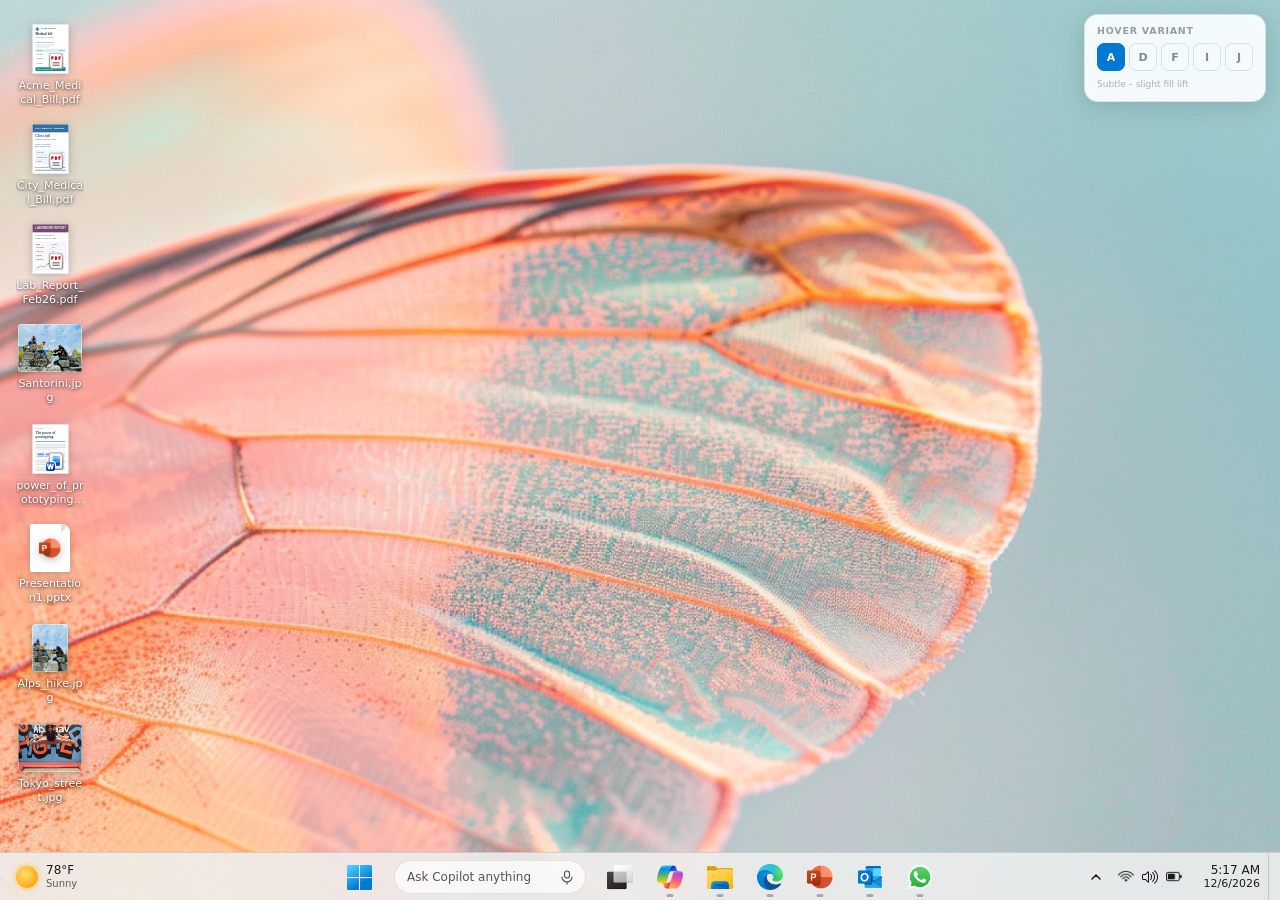
==== commit 78779a81: "Try 90 percent sizing for Explorer and Universal Composer Keep desktop and taskbar sizing unchanged," ====
--- a/index.html
+++ b/index.html
@@ -1965,10 +1965,10 @@
   .cop-icon-btn:hover { background: rgba(0,0,0,0.06); color: #444; }
   </style>
   <link rel="stylesheet" href="desktop-files.css">
-  <link rel="stylesheet" href="universal-composer.css">
+  <link rel="stylesheet" href="universal-composer.css?v=20261113-surface90">
   <script src="universal-composer.js?v=20261113-zero-state"></script>
-  <link rel="stylesheet" href="file-explorer.css">
-  <script src="file-explorer.js" defer></script>
+  <link rel="stylesheet" href="file-explorer.css?v=20261113-surface90">
+  <script src="file-explorer.js?v=20261113-surface90" defer></script>
 </head>
 <body data-hv="a">
 
@@ -4468,9 +4468,10 @@
 document.getElementById('fw-tabs')?.addEventListener('mousedown', e => {
   if (e.target.closest('button')) return;
   const r = folderWin.getBoundingClientRect();
-  folderWin.style.transform = 'none';
+  folderWin.style.transformOrigin = 'top left';
+  folderWin.style.transform = 'scale(var(--explorer-scale))';
   folderWin.style.left = r.left + 'px';
-  folderWin.style.top  = r.top  + 'px';
+  folderWin.style.top  = r.top + 'px';
   fwDragOx = e.clientX - r.left;
   fwDragOy = e.clientY - r.top;
   fwDrag = true;
--- a/universal-composer.css
+++ b/universal-composer.css
@@ -1,8 +1,14 @@
-/* Figma 398:76305, 398:76857 and 419:293846: shared 500px composer states. */
+/* Figma 398:76305, 398:76857 and 419:293846: 500px layouts displayed at 90% for this size trial. */
 #search-composer {
   bottom: 61px;
+  transform: translateX(-50%) translateY(10px) scale(0.873);
+  transform-origin: bottom center;
   max-width: calc(100vw - 24px);
   max-height: calc(100vh - 73px);
+}
+
+#search-composer.open {
+  transform: translateX(-50%) scale(0.9);
 }
 
 #search-composer .composer-card {
--- a/file-explorer.css
+++ b/file-explorer.css
@@ -1,9 +1,10 @@
 /* Figma 402:189402: Downloads in File Explorer. */
 #folder-window {
+  --explorer-scale: 0.9;
   width: min(1282px, calc(100vw - 32px));
   height: min(818px, calc(100vh - 80px));
   top: calc(50% - 24px);
-  transform: translate(-50%, -50%);
+  transform: translate(-50%, -50%) scale(var(--explorer-scale));
   border: 0;
   border-radius: 8px;
   background: linear-gradient(110deg, #fce8de, #f7e3dd 55%, #dff3f1);
@@ -11,6 +12,7 @@
 }
 
 #folder-window.fw-maximized {
+  --explorer-scale: 1;
   width: 100vw;
   height: calc(100vh - 48px);
   top: 0 !important;
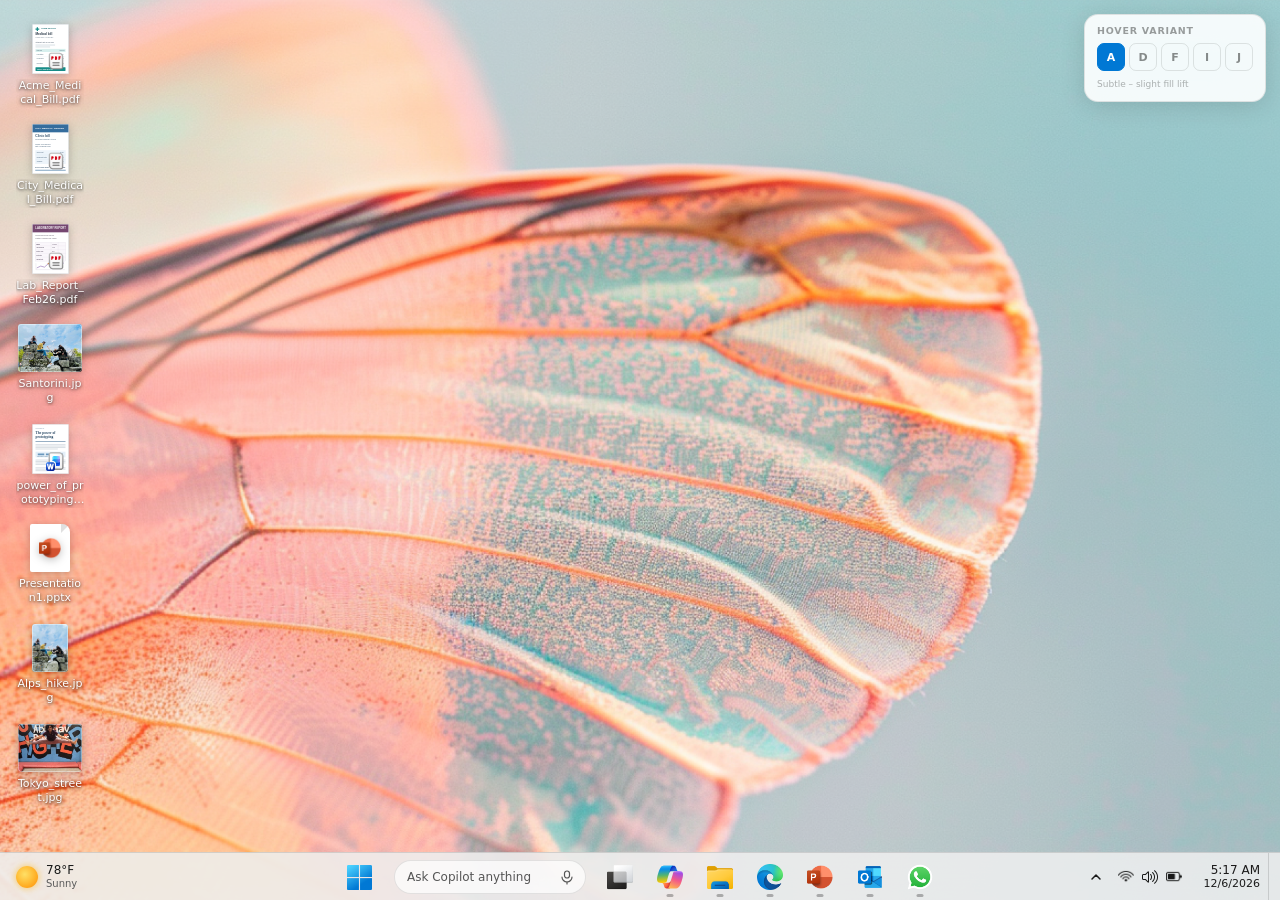
==== commit 1f70fa6c: "Undo the 90 percent surface-size trial Restore the previous unscaled Explorer and Universal Composer" ====
--- a/index.html
+++ b/index.html
@@ -1965,10 +1965,10 @@
   .cop-icon-btn:hover { background: rgba(0,0,0,0.06); color: #444; }
   </style>
   <link rel="stylesheet" href="desktop-files.css">
-  <link rel="stylesheet" href="universal-composer.css?v=20261113-surface90">
+  <link rel="stylesheet" href="universal-composer.css">
   <script src="universal-composer.js?v=20261113-zero-state"></script>
-  <link rel="stylesheet" href="file-explorer.css?v=20261113-surface90">
-  <script src="file-explorer.js?v=20261113-surface90" defer></script>
+  <link rel="stylesheet" href="file-explorer.css">
+  <script src="file-explorer.js" defer></script>
 </head>
 <body data-hv="a">
 
@@ -4468,10 +4468,9 @@
 document.getElementById('fw-tabs')?.addEventListener('mousedown', e => {
   if (e.target.closest('button')) return;
   const r = folderWin.getBoundingClientRect();
-  folderWin.style.transformOrigin = 'top left';
-  folderWin.style.transform = 'scale(var(--explorer-scale))';
+  folderWin.style.transform = 'none';
   folderWin.style.left = r.left + 'px';
-  folderWin.style.top  = r.top + 'px';
+  folderWin.style.top  = r.top  + 'px';
   fwDragOx = e.clientX - r.left;
   fwDragOy = e.clientY - r.top;
   fwDrag = true;
--- a/universal-composer.css
+++ b/universal-composer.css
@@ -1,14 +1,8 @@
-/* Figma 398:76305, 398:76857 and 419:293846: 500px layouts displayed at 90% for this size trial. */
+/* Figma 398:76305, 398:76857 and 419:293846: shared 500px composer states. */
 #search-composer {
   bottom: 61px;
-  transform: translateX(-50%) translateY(10px) scale(0.873);
-  transform-origin: bottom center;
   max-width: calc(100vw - 24px);
   max-height: calc(100vh - 73px);
-}
-
-#search-composer.open {
-  transform: translateX(-50%) scale(0.9);
 }
 
 #search-composer .composer-card {
--- a/file-explorer.css
+++ b/file-explorer.css
@@ -1,10 +1,9 @@
 /* Figma 402:189402: Downloads in File Explorer. */
 #folder-window {
-  --explorer-scale: 0.9;
   width: min(1282px, calc(100vw - 32px));
   height: min(818px, calc(100vh - 80px));
   top: calc(50% - 24px);
-  transform: translate(-50%, -50%) scale(var(--explorer-scale));
+  transform: translate(-50%, -50%);
   border: 0;
   border-radius: 8px;
   background: linear-gradient(110deg, #fce8de, #f7e3dd 55%, #dff3f1);
@@ -12,7 +11,6 @@
 }
 
 #folder-window.fw-maximized {
-  --explorer-scale: 1;
   width: 100vw;
   height: calc(100vh - 48px);
   top: 0 !important;
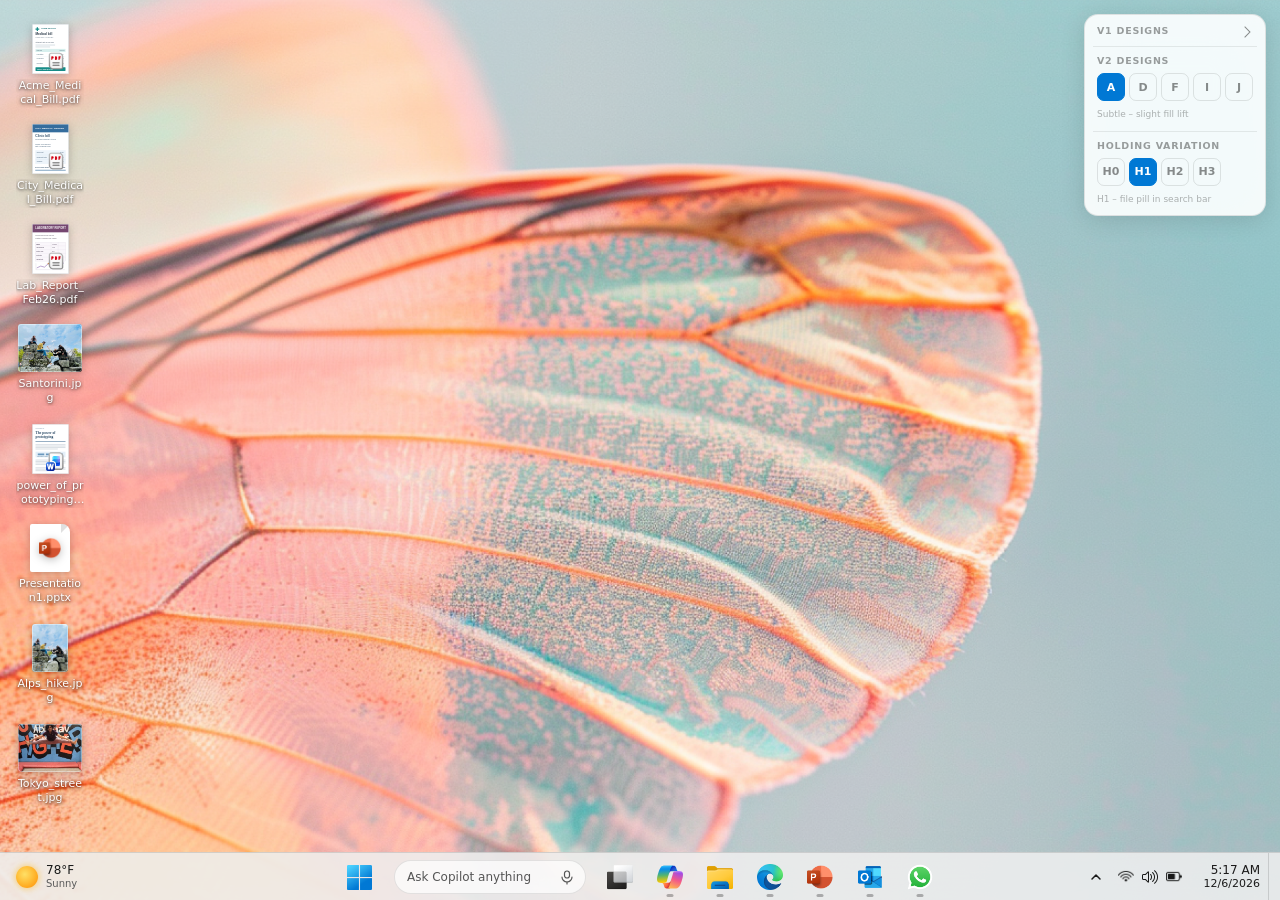
==== commit ae5cd007: "Publish updated share flow and restore design variant controls Co-authored-by: Copilot <223556219+Co" ====
--- a/index.html
+++ b/index.html
@@ -1491,6 +1491,217 @@
       line-height: 1.4;
     }
 
+    .hv-divider {
+      height: 1px; background: rgba(0,0,0,0.08); margin: 3px -4px 1px;
+    }
+    .hv-section, .hv-section-options:not([hidden]) {
+      display: flex; flex-direction: column; gap: 7px;
+    }
+    .hv-section-header {
+      display: flex; align-items: center; justify-content: space-between;
+      cursor: pointer; user-select: none; padding: 0; border: 0;
+      background: transparent; font-family: inherit; text-align: left;
+    }
+    .hv-chevron {
+      width: 8px; height: 8px;
+      border-right: 1.5px solid rgba(0,0,0,0.45);
+      border-bottom: 1.5px solid rgba(0,0,0,0.45);
+      transform: rotate(45deg); transition: transform 0.18s ease;
+      margin-right: 4px; margin-bottom: 2px;
+    }
+    .hv-section.collapsed .hv-chevron { transform: rotate(-45deg); margin-bottom: 0; margin-top: 2px; }
+    .hv-section.collapsed .hv-btns, .hv-section.collapsed .hv-desc { display: none; }
+
+    /* V1 designs share the blue search-bar affordance. */
+    body[data-v1] .search-bar.drop-mode {
+      background: rgba(255,255,255,0.78); border: none;
+      outline: 1px solid #0078d4; outline-offset: 0; box-shadow: none;
+    }
+    body[data-v1] .search-bar.drop-mode .drop-mode-label,
+    body[data-v1] .search-bar.drop-mode .drop-mode-plus,
+    body[data-v1] .search-bar.holding .holding-label {
+      background: none; -webkit-background-clip: unset; background-clip: unset;
+      -webkit-text-fill-color: #0078d4; color: #0078d4;
+    }
+    body[data-v1] .search-bar.holding .holding-label svg { stroke: #0078d4; }
+    body[data-v1] .search-bar.holding {
+      background: rgba(240,247,255,0.88) !important;
+      outline: 1px solid #0078d4 !important; outline-offset: 0 !important;
+      border: none !important; box-shadow: none !important;
+    }
+    body[data-v1] .search-bar.drop-mode.drag-over,
+    body[data-v1] .search-bar.holding.drag-over {
+      outline: none !important; border: none !important; box-shadow: none !important;
+    }
+    body[data-v1] .search-bar.drop-mode.drag-over { background: rgba(240,247,255,0.85); }
+    body[data-v1] .search-bar.drop-mode.drag-over::after,
+    body[data-v1] .search-bar.holding.drag-over::after {
+      content: ''; position: absolute; inset: -2px; border-radius: 22px; pointer-events: none;
+      background: url("data:image/svg+xml,%3Csvg xmlns='http://www.w3.org/2000/svg' width='236' height='38' viewBox='0 0 236 38' preserveAspectRatio='none'%3E%3Crect x='1' y='1' width='234' height='36' rx='21' fill='none' stroke='%230078d4' stroke-width='1.5' stroke-dasharray='4 2.5'/%3E%3C/svg%3E") center / 100% 100% no-repeat;
+    }
+    @media (hover: hover) {
+      body[data-v1] .search-bar.drop-mode:hover {
+        outline: none; border: none; background: rgba(240,247,255,0.65); box-shadow: none;
+      }
+      body[data-v1] .search-bar.drop-mode:hover::after {
+        content: ''; position: absolute; inset: -2px; border-radius: 22px; pointer-events: none;
+        background: url("data:image/svg+xml,%3Csvg xmlns='http://www.w3.org/2000/svg' width='236' height='38' viewBox='0 0 236 38' preserveAspectRatio='none'%3E%3Crect x='1' y='1' width='234' height='36' rx='21' fill='none' stroke='%230078d4' stroke-width='1.5' stroke-dasharray='4 2.5'/%3E%3C/svg%3E") center / 100% 100% no-repeat;
+      }
+      body[data-v1="4"] .search-bar.drop-mode:hover {
+        outline: 1.5px dotted #0078d4 !important; outline-offset: 0 !important;
+        background: rgba(240,247,255,0.85) !important;
+        box-shadow: 0 0 12px rgba(0,120,212,0.28), 0 0 24px rgba(0,120,212,0.16) !important;
+      }
+      body[data-v1="4"] .search-bar.drop-mode:hover::after { content: none !important; }
+    }
+    body[data-v1="4"] .search-bar.drop-mode.drag-over {
+      outline: 1.5px dotted #0078d4 !important; outline-offset: 0 !important;
+      background: rgba(240,247,255,0.85) !important;
+      box-shadow: 0 0 12px rgba(0,120,212,0.32), 0 0 26px rgba(0,120,212,0.20) !important;
+    }
+    body[data-v1="4"] .search-bar.drop-mode.drag-over::after { content: none !important; }
+
+    /* Holding variations are independent of the selected V1/V2 design. */
+    .search-bar.holding .holding-label { transition: opacity 0.32s cubic-bezier(0.4,0,0.2,1); }
+    .search-bar.holding.h1-fading .holding-label { opacity: 0; }
+    body[data-holding-var="2"] .search-bar.holding .holding-label,
+    body[data-holding-var="2"] .search-bar.holding .holding-label #holding-count {
+      color: #555 !important; -webkit-text-fill-color: #555 !important;
+      background: none !important; font-weight: 400 !important;
+    }
+    body[data-holding-var="2"] .search-bar.holding .holding-label > svg { stroke: #555 !important; }
+    .search-bar.holding.h1-alt .holding-label > svg { display: none; }
+    body[data-holding-var="2"] .search-bar.holding {
+      background: rgba(255,255,255,0.85) !important;
+      outline: 1px solid rgba(0,0,0,0.10) !important; outline-offset: 0 !important;
+      border: none !important; box-shadow: none !important;
+    }
+    .holding-pill {
+      display: none; align-items: center; justify-content: center; position: relative;
+      min-width: 39px; height: 20px; background: #005fb8; color: #fff;
+      padding: 0 12px; border-radius: 10px; font-size: 12px; line-height: 16px;
+      font-weight: 400; cursor: default; flex-shrink: 0;
+    }
+    .holding-pill-tip {
+      position: absolute; bottom: calc(100% + 8px); left: 50%; transform: translateX(-50%);
+      background: rgba(34,34,34,0.92); color: #fff; padding: 5px 9px;
+      border-radius: 5px; font-size: 11px; font-weight: 400; letter-spacing: 0;
+      white-space: nowrap; opacity: 0; pointer-events: none; transition: opacity 0.15s ease;
+    }
+    .holding-pill-tip::after {
+      content: ''; position: absolute; top: 100%; left: 50%; transform: translateX(-50%);
+      border: 4px solid transparent; border-top-color: rgba(34,34,34,0.92);
+    }
+    .holding-pill:hover .holding-pill-tip { opacity: 1; }
+    body[data-holding-var="1"] .search-bar.holding .holding-label { display: none !important; }
+    body[data-holding-var="1"] .search-bar.holding .holding-pill { display: inline-flex !important; }
+    body[data-holding-var="1"] .search-bar.holding:not(.drop-mode):not(.drag-over):not(.no-drop) .search-placeholder { display: inline !important; }
+    body[data-holding-var="1"] .search-bar.holding:not(.drop-mode):not(.drag-over):not(.no-drop) .search-icons { display: flex !important; }
+    body[data-holding-var="1"] #fw-held-banner { display: none; }
+    body[data-holding-var="1"] .search-bar.holding {
+      background: rgba(255,255,255,0.72) !important; outline: none !important; border: none !important;
+      box-shadow: inset 0 0 0 1px rgba(0,0,0,0.10) !important; overflow: visible !important;
+      gap: 8px; width: max-content !important; min-width: 210px; padding-right: 12px;
+    }
+    body[data-holding-var="1"] .search-bar.holding .search-placeholder { flex: 0 0 auto; }
+    body[data-holding-var="1"] .search-bar.holding.no-drop .holding-pill { display: none !important; }
+    body[data-holding-var="1"] .search-bar.holding.drop-mode { min-width: max-content; }
+    body[data-holding-var="1"] .search-bar.holding.drop-mode .drop-mode-label { display: flex !important; }
+    body[data-holding-var="1"] .search-bar.holding.drop-mode .holding-label,
+    body[data-holding-var="1"] .search-bar.holding.drop-mode .search-placeholder,
+    body[data-holding-var="1"] .search-bar.holding.drop-mode .search-icons { display: none !important; }
+    body[data-holding-var="1"] .search-bar.holding.drop-mode .holding-pill { display: inline-flex !important; margin-left: auto; }
+    body[data-holding-var="3"] .search-bar.holding {
+      background: rgba(240,247,255,0.88) !important; outline: 1px solid #0078d4 !important;
+      outline-offset: 0 !important; border: none !important; box-shadow: none !important;
+    }
+    body[data-holding-var="3"] .search-bar.holding .holding-label,
+    body[data-holding-var="3"] .search-bar.holding .holding-label #holding-count {
+      color: #0078d4 !important; -webkit-text-fill-color: #0078d4 !important;
+      background: none !important; font-weight: 500 !important;
+    }
+    body[data-holding-var="3"] .search-bar.holding .holding-label > svg { stroke: #0078d4 !important; }
+
+    .taskbar.v1-3-drop-target {
+      background: rgba(255,255,255,0.80) !important; outline: 1.5px dashed #0078d4; outline-offset: -4px;
+    }
+    .taskbar.v1-3-drop-target > * { opacity: 0.12; transition: opacity 0.12s ease; }
+    .taskbar.v1-3-drop-target::before {
+      content: 'Drop to attach in composer'; position: absolute; inset: 0; display: flex;
+      align-items: center; justify-content: center; color: #0078d4; font-size: 14px;
+      font-weight: 500; letter-spacing: 0.02em; white-space: nowrap; pointer-events: none; z-index: 2;
+    }
+    #search-composer.v1-preview .suggestion-row:hover { background: rgba(0,120,212,0.10); }
+    #search-composer.v1-preview .composer-chat-area { position: relative; }
+    #search-composer.v1-preview .composer-chat-area > * { position: relative; z-index: 1; }
+    #search-composer.v1-preview .composer-chat-area:hover::after {
+      content: ''; position: absolute; inset: -6px; border: 1.5px dashed #0078d4;
+      border-radius: 10px; background: rgba(207,226,255,0.55); pointer-events: none; z-index: 0;
+    }
+    #search-composer.v1-preview .composer-chat-area:hover .composer-bottom-row,
+    #search-composer.v1-preview .composer-chat-area:hover .composer-footer { opacity: 0.3; }
+    #search-composer.v1-preview .composer-chat-area:hover::before {
+      content: '+ Drop here to do more'; position: absolute; inset: 0; display: flex;
+      align-items: center; justify-content: center; color: #0078d4; font-size: 14px;
+      font-weight: 500; letter-spacing: 0.02em; white-space: nowrap; pointer-events: none; z-index: 2;
+    }
+
+    /* V1-2 destination picker and move confirmation. */
+    #folder-picker {
+      position: fixed; inset: 0; background: rgba(0,0,0,0.20); backdrop-filter: blur(2px);
+      z-index: 99000; display: none; align-items: center; justify-content: center;
+      font-family: 'Segoe UI Variable','Segoe UI',system-ui,sans-serif;
+    }
+    #folder-picker.open { display: flex; }
+    .fp-window {
+      width: 720px; height: 480px; background: #fbfbfb; border: 1px solid rgba(0,0,0,0.18);
+      border-radius: 8px; box-shadow: 0 24px 60px rgba(0,0,0,0.28), 0 4px 12px rgba(0,0,0,0.12);
+      display: flex; flex-direction: column; overflow: hidden;
+    }
+    .fp-titlebar { height: 36px; background: #f3f3f3; border-bottom: 1px solid rgba(0,0,0,0.08); display: flex; align-items: center; padding: 0 8px 0 14px; }
+    .fp-title { font-size: 12px; color: #1a1a1a; flex: 1; }
+    .fp-close { width: 32px; height: 28px; background: transparent; border: none; cursor: pointer; color: #555; font-size: 12px; border-radius: 4px; }
+    .fp-close:hover { background: #e81123; color: #fff; }
+    .fp-toolbar { height: 40px; background: #fbfbfb; border-bottom: 1px solid rgba(0,0,0,0.06); display: flex; align-items: center; padding: 0 10px; gap: 6px; }
+    .fp-tb-btn { width: 26px; height: 26px; background: transparent; border: none; border-radius: 4px; cursor: pointer; color: #444; font-size: 13px; display: flex; align-items: center; justify-content: center; }
+    .fp-tb-btn:hover { background: rgba(0,0,0,0.06); }
+    .fp-breadcrumb { flex: 1; height: 26px; background: #fff; border: 1px solid rgba(0,0,0,0.10); border-radius: 3px; display: flex; align-items: center; padding: 0 8px; gap: 6px; font-size: 12px; color: #444; }
+    .fp-bc-sep { color: rgba(0,0,0,0.35); }
+    .fp-bc-current { color: #1a1a1a; }
+    .fp-search { width: 200px; height: 26px; background: #fff; border: 1px solid rgba(0,0,0,0.10); border-radius: 3px; padding: 0 8px; font-size: 12px; font-family: inherit; outline: none; }
+    .fp-search:focus { border-color: #0078d4; }
+    .fp-body { flex: 1; display: flex; overflow: hidden; }
+    .fp-sidebar { width: 200px; background: #f9f9f9; border-right: 1px solid rgba(0,0,0,0.08); overflow-y: auto; padding: 6px 0; }
+    .fp-sb-section { font-size: 11px; color: #666; padding: 6px 14px 4px; font-weight: 500; }
+    .fp-sb-item { display: flex; align-items: center; gap: 8px; padding: 5px 14px; font-size: 12.5px; color: #1a1a1a; cursor: pointer; }
+    .fp-sb-item:hover { background: rgba(0,0,0,0.05); }
+    .fp-sb-item.active { background: rgba(0,120,212,0.10); }
+    .fp-sb-icon { width: 16px; display: inline-flex; justify-content: center; font-size: 13px; }
+    .fp-content { flex: 1; display: flex; flex-direction: column; overflow: hidden; background: #fff; }
+    .fp-content-header { display: flex; padding: 8px 14px; border-bottom: 1px solid rgba(0,0,0,0.06); font-size: 11.5px; color: #444; font-weight: 500; }
+    .fp-col-name { flex: 2; }
+    .fp-col-date { flex: 1.2; }
+    .fp-col-type { flex: 1; }
+    .fp-content-list { flex: 1; overflow-y: auto; }
+    .fp-row { display: flex; align-items: center; padding: 6px 14px; font-size: 12.5px; color: #1a1a1a; cursor: pointer; gap: 4px; }
+    .fp-row:hover { background: rgba(0,120,212,0.06); }
+    .fp-row.selected { background: rgba(0,120,212,0.14); }
+    .fp-row-icon { width: 16px; margin-right: 8px; font-size: 14px; color: #f9c23c; flex-shrink: 0; }
+    .fp-footer { height: 60px; background: #fbfbfb; border-top: 1px solid rgba(0,0,0,0.08); display: flex; align-items: center; padding: 0 14px; gap: 10px; }
+    .fp-folder-label { font-size: 12.5px; color: #1a1a1a; }
+    .fp-folder-input { flex: 1; height: 28px; border: 1px solid rgba(0,0,0,0.18); border-bottom-color: #0078d4; border-radius: 0; padding: 0 8px; font-size: 12.5px; font-family: inherit; outline: none; }
+    .fp-btn { height: 30px; min-width: 100px; padding: 0 14px; background: #fbfbfb; border: 1px solid rgba(0,0,0,0.18); border-radius: 3px; cursor: pointer; font-size: 12.5px; font-family: inherit; color: #1a1a1a; }
+    .fp-btn:hover { background: #f0f0f0; }
+    .fp-btn-primary:hover { background: #e6f1ff; border-color: #0078d4; }
+    #move-toast {
+      position: fixed; bottom: 80px; left: 50%; transform: translateX(-50%) translateY(20px);
+      background: rgba(34,34,34,0.92); color: #fff; padding: 10px 18px; border-radius: 8px;
+      font-size: 13px; font-family: 'Segoe UI Variable','Segoe UI',system-ui,sans-serif;
+      box-shadow: 0 6px 24px rgba(0,0,0,0.25); z-index: 99500; opacity: 0; pointer-events: none;
+      transition: opacity 0.2s ease, transform 0.2s ease;
+    }
+    #move-toast.visible { opacity: 1; transform: translateX(-50%) translateY(0); }
+
     /* ── Variant D: purple glow pulse ───────────────────────── */
     @keyframes glowPulse {
       0%, 100% { box-shadow: 0 0 0 3px rgba(168,85,247,0.32), 0 0 18px rgba(168,85,247,0.18); }
@@ -1965,24 +2176,49 @@
   .cop-icon-btn:hover { background: rgba(0,0,0,0.06); color: #444; }
   </style>
   <link rel="stylesheet" href="desktop-files.css">
-  <link rel="stylesheet" href="universal-composer.css">
-  <script src="universal-composer.js?v=20261113-zero-state"></script>
-  <link rel="stylesheet" href="file-explorer.css">
-  <script src="file-explorer.js" defer></script>
+  <link rel="stylesheet" href="universal-composer.css?v=20261117-share-flow">
+  <script src="universal-composer.js?v=20261117-share-flow"></script>
+  <link rel="stylesheet" href="file-explorer.css?v=20261113-sidebar-text">
+  <script src="file-explorer.js?v=20261117-share-flow" defer></script>
 </head>
-<body data-hv="a">
+<body data-hv="a" data-holding-var="1">
 
 <!-- ░░ Hover Variant Switcher (desktop only) ░░ -->
 <div id="hv-switcher">
-  <span class="hv-label">Hover variant</span>
+  <div class="hv-section collapsed">
+    <button type="button" class="hv-label hv-section-header" aria-expanded="false" aria-controls="v1-options">
+      V1 designs
+      <span class="hv-chevron"></span>
+    </button>
+    <div id="v1-options" class="hv-section-options" hidden>
+      <div class="hv-btns" id="v1-btns">
+        <button class="hv-btn" data-v1="1" title="V1-1">1</button>
+        <button class="hv-btn" data-v1="2" title="V1-2 – UC opens on drag-hover">2</button>
+        <button class="hv-btn" data-v1="3" title="V1-3 – drop on empty taskbar to attach">3</button>
+        <button class="hv-btn" data-v1="4" title="V1-4 – glow + dotted line on hover">4</button>
+      </div>
+      <span class="hv-desc" id="v1-desc">—</span>
+    </div>
+  </div>
+  <div class="hv-divider"></div>
+  <span class="hv-label">V2 designs</span>
   <div class="hv-btns">
     <button class="hv-btn active" data-v="a" title="Subtle (current)">A</button>
     <button class="hv-btn" data-v="d" title="Purple glow pulse">D</button>
-<button class="hv-btn" data-v="f" title="Minimal – blue dashed on hover">F</button>
+    <button class="hv-btn" data-v="f" title="Minimal – blue dashed on hover">F</button>
     <button class="hv-btn" data-v="i" title="Pulsating dashed border on hover">I</button>
     <button class="hv-btn" data-v="j" title="Cop drop zone appears on drag">J</button>
   </div>
   <span class="hv-desc" id="hv-desc">Subtle – slight fill lift</span>
+  <div class="hv-divider"></div>
+  <span class="hv-label">Holding Variation</span>
+  <div class="hv-btns" id="holding-var-btns">
+    <button class="hv-btn" data-holding="0" title="H0 – no holding (files not held)">H0</button>
+    <button class="hv-btn active" data-holding="1" title="H1 – small file pill in search bar">H1</button>
+    <button class="hv-btn" data-holding="2" title="H2 – holding text alternates every 2s">H2</button>
+    <button class="hv-btn" data-holding="3" title="H3 – blue holding text + blue stroke">H3</button>
+  </div>
+  <span class="hv-desc" id="holding-var-desc">H1 – file pill in search bar</span>
 </div>
 
 <!-- ░░ Desktop ░░ -->
@@ -2187,6 +2423,10 @@
         <span id="holding-count">Holding 0 files</span>
       </div>
       <span class="search-placeholder">Ask Copilot anything</span>
+      <div class="holding-pill" id="holding-pill">
+        <span id="holding-pill-count">+0</span>
+        <span class="holding-pill-tip" id="holding-pill-tip">Holding 0 files</span>
+      </div>
       <div class="search-icons">
         <svg role="img" aria-label="Microphone" viewBox="0 0 16 16" fill="none" stroke="currentColor" stroke-width="1.2" stroke-linecap="round">
           <rect x="5.5" y="2" width="5" height="7" rx="2.5"/>
@@ -2522,6 +2762,56 @@
   <div class="fw-statusbar"><span id="fw-status-text">0 items</span></div>
 </div>
 
+<!-- ░░ Folder picker (V1-2 "Move to folder") ░░ -->
+<div id="folder-picker">
+  <div class="fp-window">
+    <div class="fp-titlebar">
+      <span class="fp-title">Select folder to move <span id="fp-count">1</span> item</span>
+      <button class="fp-close" id="fp-close" title="Close">&#10005;</button>
+    </div>
+    <div class="fp-toolbar">
+      <button class="fp-tb-btn" title="Back">&#8592;</button>
+      <button class="fp-tb-btn" title="Forward">&#8594;</button>
+      <button class="fp-tb-btn" title="Up">&#8593;</button>
+      <div class="fp-breadcrumb">
+        <svg viewBox="0 0 16 16" width="14" height="14" fill="#f9c23c" style="flex-shrink:0;"><path d="M1 3.5A1.5 1.5 0 012.5 2H6l1.5 2H13.5A1.5 1.5 0 0115 5.5v7A1.5 1.5 0 0113.5 14h-11A1.5 1.5 0 011 12.5z"/></svg>
+        <span>This PC</span><span class="fp-bc-sep">&rsaquo;</span>
+        <span class="fp-bc-current">Quick access</span>
+      </div>
+      <input class="fp-search" type="text" placeholder="Search Quick access">
+    </div>
+    <div class="fp-body">
+      <div class="fp-sidebar">
+        <div class="fp-sb-section">Quick access</div>
+        <div class="fp-sb-item"><span class="fp-sb-icon">&#127968;</span>Home</div>
+        <div class="fp-sb-item active"><span class="fp-sb-icon" style="color:#0078d4;">&#9729;</span>Tejasvi - Microsoft</div>
+        <div class="fp-sb-section">This PC</div>
+        <div class="fp-sb-item" data-folder="Desktop"><span class="fp-sb-icon">&#128421;</span>Desktop</div>
+        <div class="fp-sb-item" data-folder="Downloads"><span class="fp-sb-icon">&#11015;</span>Downloads</div>
+        <div class="fp-sb-item" data-folder="Documents"><span class="fp-sb-icon">&#128196;</span>Documents</div>
+        <div class="fp-sb-item" data-folder="Pictures"><span class="fp-sb-icon">&#128247;</span>Pictures</div>
+        <div class="fp-sb-item" data-folder="Music"><span class="fp-sb-icon">&#127925;</span>Music</div>
+        <div class="fp-sb-item" data-folder="Videos"><span class="fp-sb-icon">&#127910;</span>Videos</div>
+      </div>
+      <div class="fp-content">
+        <div class="fp-content-header">
+          <span class="fp-col fp-col-name">Name</span>
+          <span class="fp-col fp-col-date">Date modified</span>
+          <span class="fp-col fp-col-type">Type</span>
+        </div>
+        <div class="fp-content-list" id="fp-content-list"></div>
+      </div>
+    </div>
+    <div class="fp-footer">
+      <label class="fp-folder-label" for="fp-folder-input">Folder:</label>
+      <input class="fp-folder-input" id="fp-folder-input" type="text" value="">
+      <button class="fp-btn fp-btn-primary" id="fp-select-btn">Select Folder</button>
+      <button class="fp-btn" id="fp-cancel-btn">Cancel</button>
+    </div>
+  </div>
+</div>
+<div id="move-toast"></div>
+
 <!-- ░░ Preview popup ░░ -->
 <div id="preview-popup">
   <div class="preview-card">
@@ -2558,9 +2848,9 @@
   const syncDropZone = () => {
     const hasSelection = sel.size > 0;
     const allApps = hasSelection && [...sel].every(ic => ic.dataset.type === 'app');
-    // Variant A: show on mere selection. Other variants: only while dragging.
+    // V1 and variant A show the affordance on selection; other V2 designs require a drag.
     const isVariantA = document.body.dataset.hv === 'a';
-    const show = hasSelection && !allApps && (dragging || isVariantA);
+    const show = hasSelection && !allApps && (dragging || isVariantA || !!document.body.dataset.v1);
     searchBarEl.classList.toggle('drop-mode', show);
     if (show) {
       searchBarEl.classList.remove('thinking');
@@ -2586,6 +2876,19 @@
   let dragGhost     = null;
   let dragGhostGox  = 0, dragGhostGoy = 0;
   let hoveredBtn    = null;   // taskbar button being hovered during drag
+
+  let v1PreviewOpen = false;
+  function openV1Preview() {
+    const composer = document.getElementById('search-composer');
+    renderComposerFileSuggestions(document.getElementById('composer-suggestions'));
+    composer.classList.add('open', 'v1-preview');
+    v1PreviewOpen = true;
+  }
+  function closeV1Preview() {
+    if (!v1PreviewOpen) return;
+    document.getElementById('search-composer').classList.remove('open', 'v1-preview');
+    v1PreviewOpen = false;
+  }
 
   /* ── Rubber-band state ── */
   let rbOn    = false;
@@ -2800,6 +3103,13 @@
         const overSB = e.clientX >= sr.left && e.clientX <= sr.right &&
                        e.clientY >= sr.top  && e.clientY <= sr.bottom;
         searchBarEl.classList.toggle('drag-over', overSB);
+        if (document.body.dataset.v1 === '2' && overSB && !v1PreviewOpen) openV1Preview();
+      }
+      if (document.body.dataset.v1 === '3') {
+        const target = document.elementFromPoint(e.clientX, e.clientY);
+        document.querySelector('.taskbar').classList.toggle('v1-3-drop-target',
+          !!target?.closest('.taskbar') && !target?.closest('.tb-btn, .tb-trigger, .search-bar')
+          && [...sel].some(ic => ic.dataset.type !== 'app'));
       }
       // No-drop indicator when dragging app-only selection over search bar
       if ([...sel].every(ic => ic.dataset.type === 'app')) {
@@ -2861,15 +3171,38 @@
         e.clientX >= cdzR.left && e.clientX <= cdzR.right &&
         e.clientY >= cdzR.top  && e.clientY <= cdzR.bottom;
 
+      const target = document.elementFromPoint(e.clientX, e.clientY);
+      const suggestion = v1PreviewOpen ? target?.closest('.suggestion-row') : null;
+      const droppedInComposer = v1PreviewOpen && !!target?.closest('#search-composer');
+      const droppedOnTaskbar = document.body.dataset.v1 === '3'
+        && !!target?.closest('.taskbar') && !target?.closest('.tb-btn, .tb-trigger, .search-bar');
+
       if (btn) {
+        closeV1Preview();
         // Dropped on taskbar app — ghost flies into button, original snaps back
         showDropEffect(btn, [...sel]);
         dragOffsets.forEach(({ s, origX, origY }) => {
           s.style.left = origX + 'px';
           s.style.top  = origY + 'px';
         });
-      } else if (droppedOnSearchBar || droppedOnCDZ) {
-        // Dropped on search bar or cop-drop-zone — restore originals
+      } else if (suggestion) {
+        dragOffsets.forEach(({ s, origX, origY }) => {
+          s.style.left = origX + 'px';
+          s.style.top = origY + 'px';
+        });
+        const fileIcons = [...sel].filter(ic => ic.dataset.type !== 'app');
+        const names = fileIcons.map(ic => ic.querySelector('span:last-child')?.textContent || 'File');
+        const title = suggestion.querySelector('.suggestion-title')?.textContent || '';
+        closeV1Preview();
+        if (/move/i.test(title) && /folder/i.test(title)) {
+          window._openFolderPicker(names, folder => window._moveFilesToFolder(names, fileIcons, folder));
+        } else {
+          window._openCopilot?.(title, names);
+        }
+        selClear();
+      } else if (droppedOnSearchBar || droppedOnCDZ || droppedInComposer || droppedOnTaskbar) {
+        // Attach without moving the source icons.
+        closeV1Preview();
         dragOffsets.forEach(({ s, origX, origY }) => {
           s.style.left = origX + 'px';
           s.style.top  = origY + 'px';
@@ -2883,6 +3216,7 @@
           showSkipNotice(appIcons.length, 0);
         }
       } else {
+        closeV1Preview();
         // Dropped on desktop — move originals to where ghosts landed
         dragOffsets.forEach(({ s, ox, oy }) => {
           const x = Math.max(0, Math.min(e.clientX - dr.left - ox, dr.width - ICON_W));
@@ -2898,6 +3232,7 @@
 
       if (hoveredBtn) { hoveredBtn.classList.remove('drop-target'); hoveredBtn = null; }
       cdzEl?.classList.remove('visible', 'file-over');
+      document.querySelector('.taskbar').classList.remove('v1-3-drop-target');
       searchBarEl.classList.remove('drag-over', 'no-drop');
       sel.forEach(s => { s.classList.remove('dragging'); s.style.zIndex = ''; });
       dragging    = false;
@@ -3134,7 +3469,7 @@
   composerInput.focus();
 });
 
-function closeComposer() {
+function closeComposer({ preserveFiles = false } = {}) {
   searchComposer.classList.remove('open');
   resetCompletedComposer();
   if (!document.querySelector('#composer-chips .file-chip')
@@ -3146,7 +3481,11 @@
   if (skipNotice) { skipNotice.classList.remove('visible'); clearTimeout(skipNotice._hideTimer); }
   setTimeout(() => {
     if (searchComposer.classList.contains('open')) return;
-    const hasChips = !!document.getElementById('composer-chips').querySelector('.file-chip');
+    const chipsEl = document.getElementById('composer-chips');
+    if (document.body.dataset.holdingVar === '0' && !preserveFiles) {
+      chipsEl.querySelectorAll('.file-chip').forEach(c => c.remove());
+    }
+    const hasChips = !!chipsEl.querySelector('.file-chip');
     if (!hasChips && !['loading', 'complete', 'zero'].includes(searchComposer.dataset.composerState)) {
       renderComposerZeroState();
     }
@@ -3155,7 +3494,10 @@
 }
 
 document.addEventListener('mousedown', e => {
-  if (!searchComposer.contains(e.target) && !searchBar.contains(e.target) && !e.target.closest('#chip-overflow-menu')) closeComposer();
+  if (!searchComposer.contains(e.target) && !searchBar.contains(e.target) && !e.target.closest('#chip-overflow-menu')) {
+    const fromExplorer = !!e.target.closest('#folder-window, .tb-btn[data-app="explorer"], .d-icon:has(.folder-thumb)');
+    closeComposer({ preserveFiles: fromExplorer });
+  }
 });
 
 document.addEventListener('keydown', e => {
@@ -4443,6 +4785,79 @@
 document.getElementById('fw-sb-documents')?.addEventListener('click', () => openFolder('Documents'));
 document.getElementById('fw-sb-design')?.addEventListener('click', () => openFolder('Design Assets'));
 
+window._moveFilesToFolder = function (names, icons, folderPath) {
+  const target = folderPath.split('\\').pop();
+  if (!FOLDER_DATA[target]) FOLDER_DATA[target] = [];
+  names.forEach(name => {
+    if (FOLDER_DATA[target].some(item => item.name === name)) return;
+    FOLDER_DATA[target].unshift(explorerFileDetails({ name }));
+  });
+  icons.forEach(icon => icon.remove());
+  const toast = document.getElementById('move-toast');
+  toast.textContent = `Moved ${names.length === 1 ? `"${names[0]}"` : `${names.length} items`} to ${folderPath}`;
+  toast.classList.add('visible');
+  clearTimeout(toast._timer);
+  toast._timer = setTimeout(() => toast.classList.remove('visible'), 2800);
+  openFolder(target);
+};
+
+(function () {
+  const picker = document.getElementById('folder-picker');
+  const input = document.getElementById('fp-folder-input');
+  const list = document.getElementById('fp-content-list');
+  const sidebar = picker.querySelectorAll('.fp-sb-item[data-folder]');
+  const subfolders = {
+    Desktop: [{ name: 'Screenshots', date: '3/2/2026 8:14 AM' }, { name: 'Old Projects', date: '1/12/2026 11:02 AM' }],
+    Downloads: [{ name: 'Alphabets', date: '2/18/2026 9:15 PM' }, { name: 'New folder (2)', date: '3/04/2026 4:21 PM' }],
+    Documents: [{ name: 'Work', date: '2/28/2026 6:00 PM' }, { name: 'Personal', date: '12/03/2025 2:45 PM' }, { name: 'Receipts', date: '1/22/2026 9:33 AM' }],
+    Pictures: [{ name: 'Travel', date: '11/15/2025 7:10 AM' }, { name: 'Family', date: '2/01/2026 10:25 AM' }],
+    Music: [{ name: 'Playlists', date: '10/04/2025 1:08 PM' }],
+    Videos: [{ name: 'Recordings', date: '12/19/2025 3:48 PM' }],
+  };
+  let onSelect = null;
+  function close() {
+    picker.classList.remove('open');
+    onSelect = null;
+  }
+  function finish() {
+    const folder = input.value.trim();
+    if (!folder) return;
+    const callback = onSelect;
+    close();
+    callback?.(folder);
+  }
+  function selectRoot(root) {
+    sidebar.forEach(item => item.classList.toggle('active', item.dataset.folder === root));
+    picker.querySelector('.fp-bc-current').textContent = root;
+    input.value = root;
+    list.innerHTML = subfolders[root].map(folder => `
+      <div class="fp-row" data-folder-name="${folder.name}">
+        <span class="fp-row-icon">&#128193;</span>
+        <span class="fp-col fp-col-name">${folder.name}</span>
+        <span class="fp-col fp-col-date">${folder.date}</span>
+        <span class="fp-col fp-col-type">File folder</span>
+      </div>`).join('');
+    list.querySelectorAll('.fp-row').forEach(row => {
+      row.addEventListener('click', () => {
+        list.querySelectorAll('.fp-row').forEach(item => item.classList.remove('selected'));
+        row.classList.add('selected');
+        input.value = `${root}\\${row.dataset.folderName}`;
+      });
+      row.addEventListener('dblclick', finish);
+    });
+  }
+  sidebar.forEach(item => item.addEventListener('click', () => selectRoot(item.dataset.folder)));
+  document.getElementById('fp-close').addEventListener('click', close);
+  document.getElementById('fp-cancel-btn').addEventListener('click', close);
+  document.getElementById('fp-select-btn').addEventListener('click', finish);
+  window._openFolderPicker = (names, callback) => {
+    document.getElementById('fp-count').textContent = names.length;
+    selectRoot('Documents');
+    onSelect = callback;
+    picker.classList.add('open');
+  };
+})();
+
 // File Explorer taskbar button: toggle minimize/restore
 explorerTbBtn?.addEventListener('click', () => {
   if (folderWin.classList.contains('open')) {
@@ -4526,18 +4941,18 @@
   function syncHoldingState() {
     const count   = chips.querySelectorAll('.file-chip').length;
     const isOpen  = composer.classList.contains('open');
-    const holding = count > 0 && !isOpen;
+    const holding = count > 0 && !isOpen && document.body.dataset.holdingVar !== '0';
 
     bar.classList.toggle('holding', holding);
 
     const countEl   = document.getElementById('holding-count');
     const bannerEl  = document.getElementById('fw-held-banner');
     const bannerTxt = document.getElementById('fw-held-banner-text');
-    const label     = `${count} file${count !== 1 ? 's' : ''}`;
+    const label = _holdingLabelText();
 
     if (holding) {
-      if (countEl)   countEl.textContent   = `Holding ${label}`;
-      if (bannerTxt) bannerTxt.textContent = `${label} in Copilot`;
+      if (countEl)   countEl.textContent   = label;
+      if (bannerTxt) bannerTxt.textContent = `${label.replace(/^Holding\s+/, '')} in Copilot`;
       bannerEl?.classList.add('visible');
     } else {
       bannerEl?.classList.remove('visible');
@@ -4547,6 +4962,7 @@
   // Watch chips for add/remove and composer for open/close
   new MutationObserver(syncHoldingState).observe(chips, { childList: true });
   new MutationObserver(syncHoldingState).observe(composer, { attributes: true, attributeFilter: ['class'] });
+  new MutationObserver(syncHoldingState).observe(document.body, { attributes: true, attributeFilter: ['data-holding-var'] });
 
   // Clicking the banner re-opens the composer
   document.getElementById('fw-held-banner')?.addEventListener('click', () => {
@@ -5047,6 +5463,15 @@
   });
 })();
 
+/* ── Collapsible section toggle ── */
+document.querySelectorAll('.hv-section-header').forEach(header => {
+  header.addEventListener('click', () => {
+    const collapsed = header.closest('.hv-section').classList.toggle('collapsed');
+    header.setAttribute('aria-expanded', String(!collapsed));
+    document.getElementById(header.getAttribute('aria-controls')).hidden = collapsed;
+  });
+});
+
 /* ── Hover Variant Switcher ── */
 const HV_DESCS = {
   a: 'Subtle – slight fill lift',
@@ -5057,6 +5482,7 @@
 };
 const hvDesc = document.getElementById('hv-desc');
 function resetUCState() {
+  resetComposerActionState();
   const bar      = document.querySelector('.search-bar');
   const composer = document.getElementById('search-composer');
   const input    = document.getElementById('composer-input');
@@ -5072,7 +5498,7 @@
   sugEl?.classList.remove('visible');
 
   // Now safe to close composer and strip all state classes
-  composer?.classList.remove('open');
+  composer?.classList.remove('open', 'v1-preview');
   bar?.classList.remove('drop-mode', 'thinking', 'holding', 'drag-over', 'no-drop');
 
   if (input) {
@@ -5082,16 +5508,115 @@
   renderComposerZeroState();
 }
 
-document.querySelectorAll('.hv-btn').forEach(btn => {
+const V1_DESCS = {
+  '1': 'V1-1',
+  '2': 'V1-2 – UC opens on drag-hover',
+  '3': 'V1-3 – drop on empty taskbar',
+  '4': 'V1-4 – glow + dotted on hover',
+};
+const v1Desc = document.getElementById('v1-desc');
+
+function clearAllSwitcherActive() {
+  document.querySelectorAll('#hv-switcher .hv-btn[data-v], #hv-switcher .hv-btn[data-v1]')
+    .forEach(b => b.classList.remove('active'));
+}
+
+document.querySelectorAll('#hv-switcher .hv-btn[data-v]').forEach(btn => {
   btn.addEventListener('click', () => {
-    document.querySelectorAll('.hv-btn').forEach(b => b.classList.remove('active'));
+    clearAllSwitcherActive();
     btn.classList.add('active');
     document.body.dataset.hv = btn.dataset.v;
+    delete document.body.dataset.v1;
     hvDesc.textContent = HV_DESCS[btn.dataset.v] || '';
+    v1Desc.textContent = '—';
     resetUCState();
     window.__syncDropZone?.();
   });
 });
+
+document.querySelectorAll('#v1-btns .hv-btn').forEach(btn => {
+  btn.addEventListener('click', () => {
+    clearAllSwitcherActive();
+    btn.classList.add('active');
+    document.body.dataset.v1 = btn.dataset.v1;
+    delete document.body.dataset.hv;
+    v1Desc.textContent = V1_DESCS[btn.dataset.v1] || '';
+    hvDesc.textContent = '—';
+    resetUCState();
+    window.__syncDropZone?.();
+  });
+});
+
+const HOLDING_DESCS = {
+  '0': 'H0 – no holding (files not held)',
+  '1': 'H1 – file pill in search bar',
+  '2': 'H2 – text alternates every 2s',
+  '3': 'H3 – blue text + blue stroke',
+};
+const holdingVarDesc = document.getElementById('holding-var-desc');
+
+function _holdingLabelText() {
+  const chips = [...document.querySelectorAll('#composer-chips .file-chip')];
+  const folders = chips.filter(c => c.dataset.kind === 'folder').length;
+  const files = chips.length - folders;
+  if (folders && files) return `Holding ${files} file${files !== 1 ? 's' : ''} and ${folders} folder${folders !== 1 ? 's' : ''}`;
+  if (folders) return `Holding ${folders} folder${folders !== 1 ? 's' : ''}`;
+  return `Holding ${files} file${files !== 1 ? 's' : ''}`;
+}
+
+function _refreshHoldingCountText() {
+  if (!document.querySelector('.search-bar')?.classList.contains('holding')) return;
+  document.getElementById('holding-count').textContent = _holdingLabelText();
+}
+
+document.querySelectorAll('#holding-var-btns .hv-btn').forEach(btn => {
+  btn.addEventListener('click', () => {
+    if (btn.classList.contains('active')) {
+      btn.classList.remove('active');
+      delete document.body.dataset.holdingVar;
+      holdingVarDesc.textContent = '—';
+    } else {
+      document.querySelectorAll('#holding-var-btns .hv-btn').forEach(b => b.classList.remove('active'));
+      btn.classList.add('active');
+      document.body.dataset.holdingVar = btn.dataset.holding;
+      holdingVarDesc.textContent = HOLDING_DESCS[btn.dataset.holding] || '';
+    }
+    document.querySelector('.search-bar')?.classList.remove('h1-alt', 'h1-fading');
+    _refreshHoldingCountText();
+  });
+});
+
+setInterval(() => {
+  const bar = document.querySelector('.search-bar');
+  if (!bar.classList.contains('holding') || document.body.dataset.holdingVar !== '2') {
+    if (bar.classList.contains('h1-alt') || bar.classList.contains('h1-fading')) {
+      bar.classList.remove('h1-alt', 'h1-fading');
+      _refreshHoldingCountText();
+    }
+    return;
+  }
+  bar.classList.add('h1-fading');
+  setTimeout(() => {
+    if (!bar.classList.contains('holding') || document.body.dataset.holdingVar !== '2') {
+      bar.classList.remove('h1-fading', 'h1-alt');
+      return;
+    }
+    const altOn = bar.classList.toggle('h1-alt');
+    if (altOn) document.getElementById('holding-count').textContent = 'Ask Copilot anything';
+    else _refreshHoldingCountText();
+    bar.classList.remove('h1-fading');
+  }, 320);
+}, 2000);
+
+(function () {
+  const chips = document.getElementById('composer-chips');
+  function update() {
+    document.getElementById('holding-pill-count').textContent = `+${chips.querySelectorAll('.file-chip').length}`;
+    document.getElementById('holding-pill-tip').textContent = _holdingLabelText();
+  }
+  new MutationObserver(update).observe(chips, { childList: true });
+  update();
+})();
 </script>
 </body>
 </html>
--- a/universal-composer.css
+++ b/universal-composer.css
@@ -412,3 +412,256 @@
 @media (prefers-reduced-motion: reduce) {
   .composer-action-spinner { animation-duration: 2s; }
 }
+
+/* Figma 459:301146, 459:301796 and 462:303984: share, sending and success. */
+#search-composer[data-merge-flow] .composer-suggestions.visible {
+  height: auto;
+  min-height: 0;
+  padding: 0;
+  gap: 0;
+}
+#search-composer[data-merge-flow] .composer-chat-area {
+  min-height: 98px;
+  margin-top: 12px;
+}
+#search-composer[data-merge-flow] .composer-bottom-row {
+  margin-top: 0;
+}
+#search-composer[data-merge-flow] .composer-chips,
+#search-composer[data-merge-flow] .composer-divider {
+  display: none;
+}
+#search-composer[data-merge-flow]:not([data-composer-state="share-complete"]) .composer-footer-right {
+  display: none;
+}
+#search-composer[data-merge-flow] .composer-skip-notice {
+  display: none;
+}
+#search-composer[data-composer-state="share-sending"] .composer-chat-area {
+  background: transparent;
+  margin-top: 0;
+}
+#search-composer[data-composer-state="share-sending"] .composer-add-btn {
+  opacity: 0.45;
+}
+#search-composer[data-composer-state="share-complete"] .composer-footer-right {
+  visibility: visible;
+}
+#search-composer[data-merge-flow] .composer-action-status {
+  align-items: flex-start;
+  min-height: 72px;
+  padding: 10px 8px 10px 16px;
+  gap: 12px;
+}
+#search-composer[data-merge-flow] .composer-action-status .suggestion-icon {
+  height: 44px;
+  padding-top: 6px;
+}
+#search-composer[data-merge-flow] .composer-action-status .suggestion-text {
+  margin-top: 2px;
+}
+#search-composer[data-composer-state="share-complete"] .composer-action-status {
+  min-height: 76px;
+  padding: 6px 4px 6px 16px;
+}
+#search-composer[data-composer-state="share-complete"] .composer-action-status .suggestion-icon {
+  color: #107c10;
+}
+#search-composer[data-composer-state="share-complete"] .composer-action-status .suggestion-title {
+  width: auto;
+  max-height: 40px;
+}
+#search-composer[data-composer-state="share-complete"] .composer-action-status .suggestion-sub {
+  white-space: normal;
+}
+.composer-share-result-actions {
+  align-self: center;
+  width: 84px;
+  gap: 0;
+}
+.composer-share-action-divider {
+  width: 1px;
+  height: 32px;
+  margin-right: 3px;
+  background: rgba(0, 0, 0, 0.08);
+}
+#search-composer .composer-share-header {
+  display: flex;
+  align-items: center;
+  gap: 4px;
+  min-height: 76px;
+  flex-shrink: 0;
+  padding: 6px 12px 6px 8px;
+  font: 14px/20px 'Segoe UI', sans-serif;
+}
+.composer-share-header > div { min-width: 0; flex: 1; margin-left: 8px; }
+.composer-share-header > .composer-control-icon { width: 24px; height: 64px; }
+.composer-share-subtitle { color: #707070; }
+.composer-share-back {
+  flex-shrink: 0;
+  width: 40px;
+  height: 40px;
+  border: 0;
+  border-radius: 6px;
+  background: transparent;
+  font-size: 20px;
+  cursor: pointer;
+}
+.composer-share-back:hover { background: #e5e5e5; }
+.composer-outlook-draft {
+  display: flex;
+  flex-direction: column;
+  flex-shrink: 0;
+  margin-top: 12px;
+  padding: 14px 24px 24px;
+  border-radius: 16px;
+  background: rgba(255, 255, 255, 0.8);
+  font: 14px/20px 'Segoe UI', sans-serif;
+}
+.composer-outlook-heading {
+  display: flex;
+  flex-shrink: 0;
+  align-items: center;
+  gap: 8px;
+  height: 32px;
+  margin-bottom: 12px;
+  font-size: 12px;
+  line-height: 16px;
+}
+.composer-outlook-heading > img { width: 16px; height: 16px; }
+.composer-mail-field {
+  display: flex;
+  align-items: center;
+  flex-shrink: 0;
+  min-height: 32px;
+  gap: 8px;
+  margin-bottom: 12px;
+}
+.composer-mail-field[hidden] { display: none; }
+.composer-mail-field > span,
+.composer-mail-field > label { width: 56px; flex-shrink: 0; color: #707070; }
+.composer-mail-field input {
+  width: 100%;
+  min-width: 0;
+  height: 32px;
+  padding: 4px 0;
+  border: 0;
+  border-bottom: 1px solid #dedede;
+  border-radius: 0;
+  background: transparent;
+  color: #242424;
+  font: inherit;
+}
+.composer-recipient-line {
+  display: flex;
+  align-items: center;
+  flex: 1;
+  min-width: 0;
+  height: 32px;
+  border-bottom: 1px solid #dedede;
+}
+.composer-recipient-pill {
+  display: flex;
+  align-items: center;
+  gap: 6px;
+  min-width: 0;
+  max-width: calc(100% - 64px);
+  height: 24px;
+  padding: 2px 4px;
+  border-radius: 12px;
+  background: #f0efef;
+}
+.composer-recipient-avatar {
+  width: 20px;
+  height: 20px;
+  flex-shrink: 0;
+  border-radius: 50%;
+  object-fit: cover;
+}
+.composer-recipient-avatar[hidden] { display: none; }
+.composer-recipient-pill input {
+  field-sizing: content;
+  width: auto;
+  min-width: 1ch;
+  height: 20px;
+  max-width: 100%;
+  padding: 0;
+  border: 0;
+  text-overflow: ellipsis;
+}
+.composer-recipient-line button {
+  flex-shrink: 0;
+  padding: 0;
+  border: 0;
+  border-radius: 4px;
+  background: transparent;
+  color: #909090;
+  font: inherit;
+  cursor: pointer;
+}
+.composer-recipient-line button:hover { color: #242424; background: #e8e8e8; }
+.composer-recipient-line .composer-remove-recipient { width: 20px; height: 20px; font-size: 18px; }
+.composer-recipient-line .composer-mail-cc { margin-left: auto; }
+.composer-mail-cc, .composer-mail-bcc { width: 32px; height: 28px; }
+.composer-merged-file {
+  display: flex;
+  align-items: center;
+  flex-shrink: 0;
+  gap: 12px;
+  min-height: 56px;
+  margin-top: 5px;
+  padding: 5px;
+  border: 1px solid #e8e8e8;
+  border-radius: 4px;
+}
+.composer-merged-file > img { width: 34px; height: 38px; margin: 0 3px; }
+.composer-merged-file > div { min-width: 0; }
+.composer-merged-file strong {
+  display: block;
+  overflow-wrap: anywhere;
+  font-size: 12px;
+  font-weight: 600;
+  line-height: 16px;
+}
+.composer-merged-file span { display: block; color: #707070; font-size: 12px; line-height: 16px; }
+.composer-outlook-draft > textarea {
+  box-sizing: border-box;
+  width: 100%;
+  height: 134px;
+  min-height: 134px;
+  flex-shrink: 0;
+  resize: vertical;
+  margin-top: 12px;
+  border: 1px solid #e8e8e8;
+  border-bottom: 2px solid #0067c0;
+  border-radius: 4px;
+  padding: 6px 12px;
+  background: #fff;
+  color: #242424;
+  font: inherit;
+}
+#composer-merge-controls {
+  display: flex;
+  flex-wrap: wrap;
+  justify-content: flex-end;
+  gap: 8px;
+  margin-left: auto;
+}
+#composer-merge-controls button {
+  display: inline-flex;
+  align-items: center;
+  justify-content: center;
+  gap: 8px;
+  min-height: 32px;
+  padding: 4px 16px;
+  border: 1px solid #e5e5e5;
+  border-radius: 12px;
+  background: #fff;
+  color: #242424;
+  font: 14px/20px 'Segoe UI', sans-serif;
+  cursor: pointer;
+}
+#composer-merge-controls .composer-control-icon { width: 16px; height: 16px; }
+#composer-merge-controls button:hover { background: #f5f5f5; }
+#composer-merge-controls .composer-merge-primary { border-color: #0067c0; background: #0067c0; color: #fff; }
+#composer-merge-controls .composer-merge-primary:hover { background: #005a9e; }
--- a/file-explorer.css
+++ b/file-explorer.css
@@ -92,7 +92,8 @@
 
 #folder-window .fw-body { background: #fff; }
 #folder-window .fw-sidebar { width: 258px; background: #fff; padding: 7px 0; border-color: #f0f0f0; }
-#folder-window .fw-sb-item { position: relative; height: 32px; margin: 0 8px; padding: 0 8px 0 32px; gap: 8px; color: #242424; font-size: 14px; border-radius: 4px; }
+#folder-window .fw-sb-item { position: relative; height: 32px; margin: 0 8px; padding: 0 8px 0 32px; gap: 8px; color: #242424; font-size: 12px; line-height: 16px; border-radius: 4px; }
+#folder-window .fw-file-name { line-height: 16px; }
 #folder-window .fw-sb-item.active { background: #f3f3f3; color: #242424; }
 #folder-window .fw-sb-item.active::before { content: ''; position: absolute; left: 0; top: 8px; width: 3px; height: 16px; border-radius: 2px; background: #0078d4; }
 #folder-window .fw-sb-sep { height: 32px; margin: 0 8px; border-bottom: 1px solid #eee; background: transparent; transform: translateY(-16px); pointer-events: none; }
